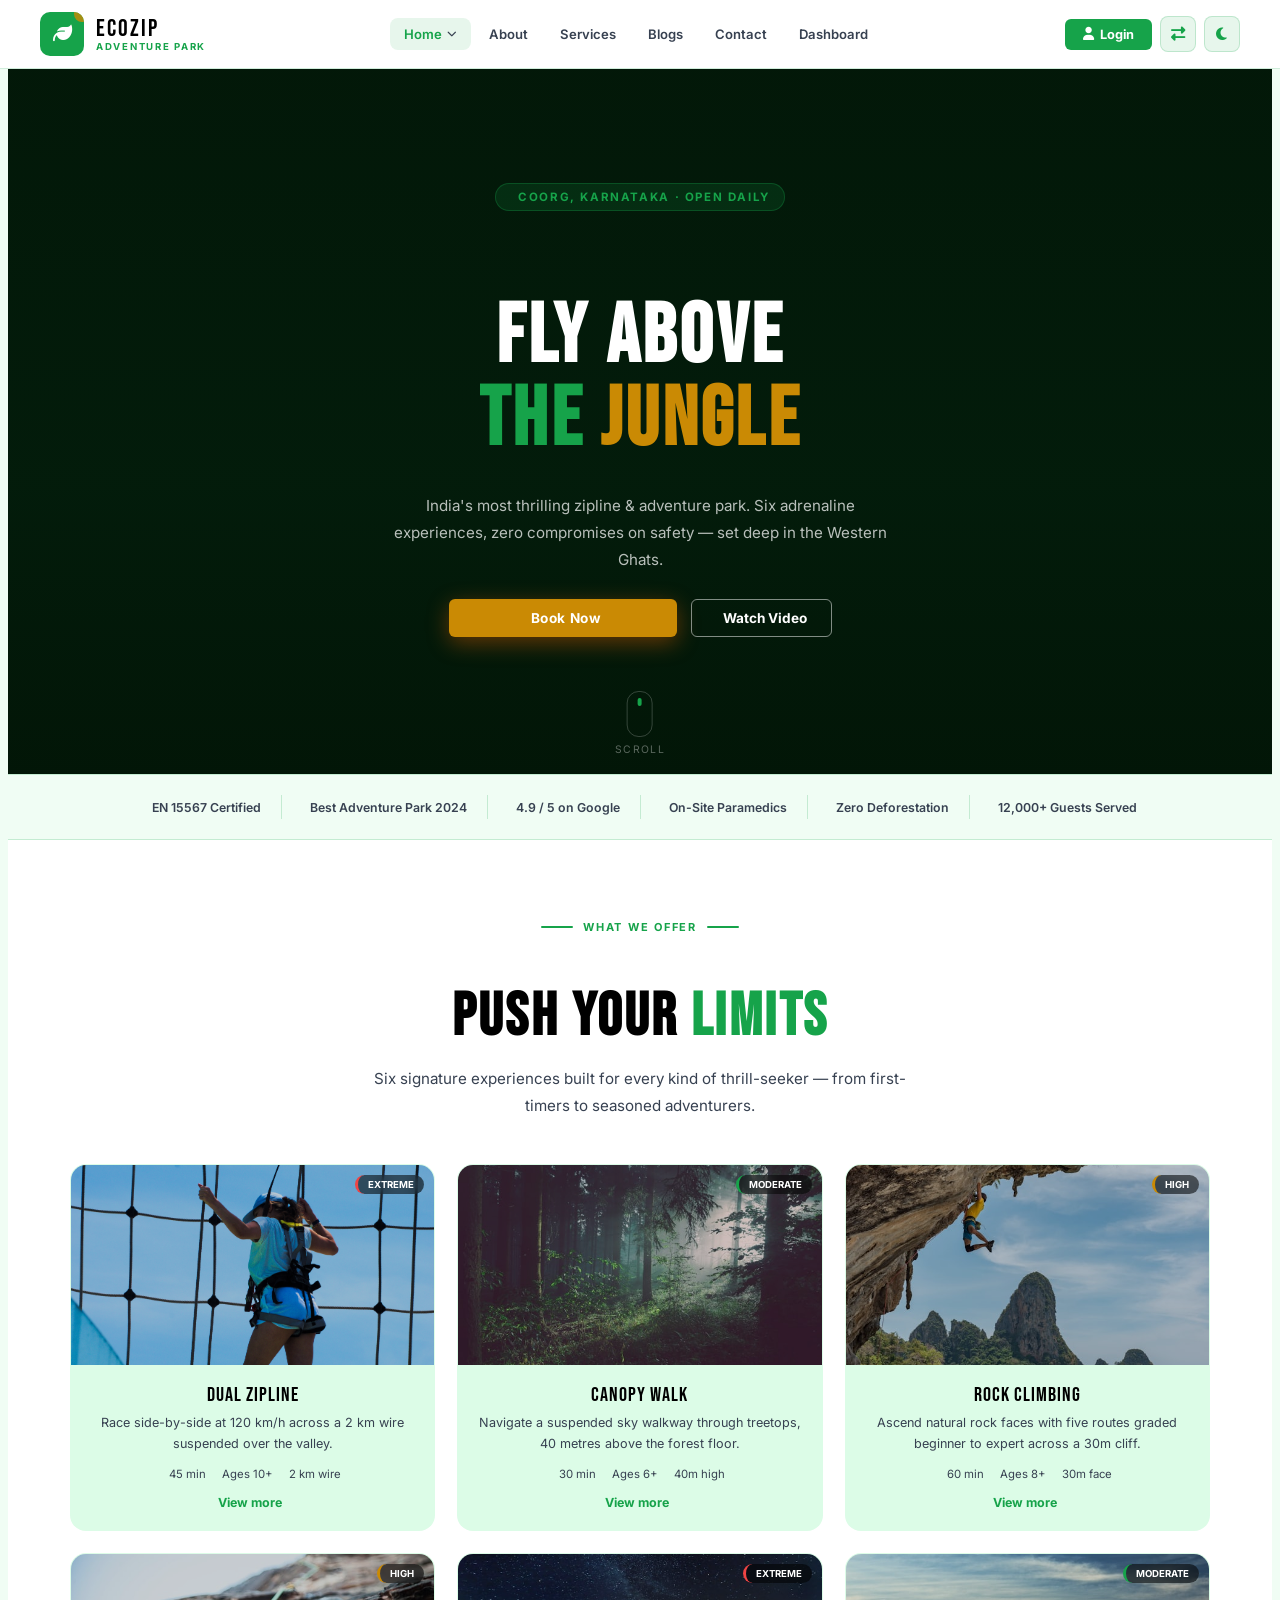
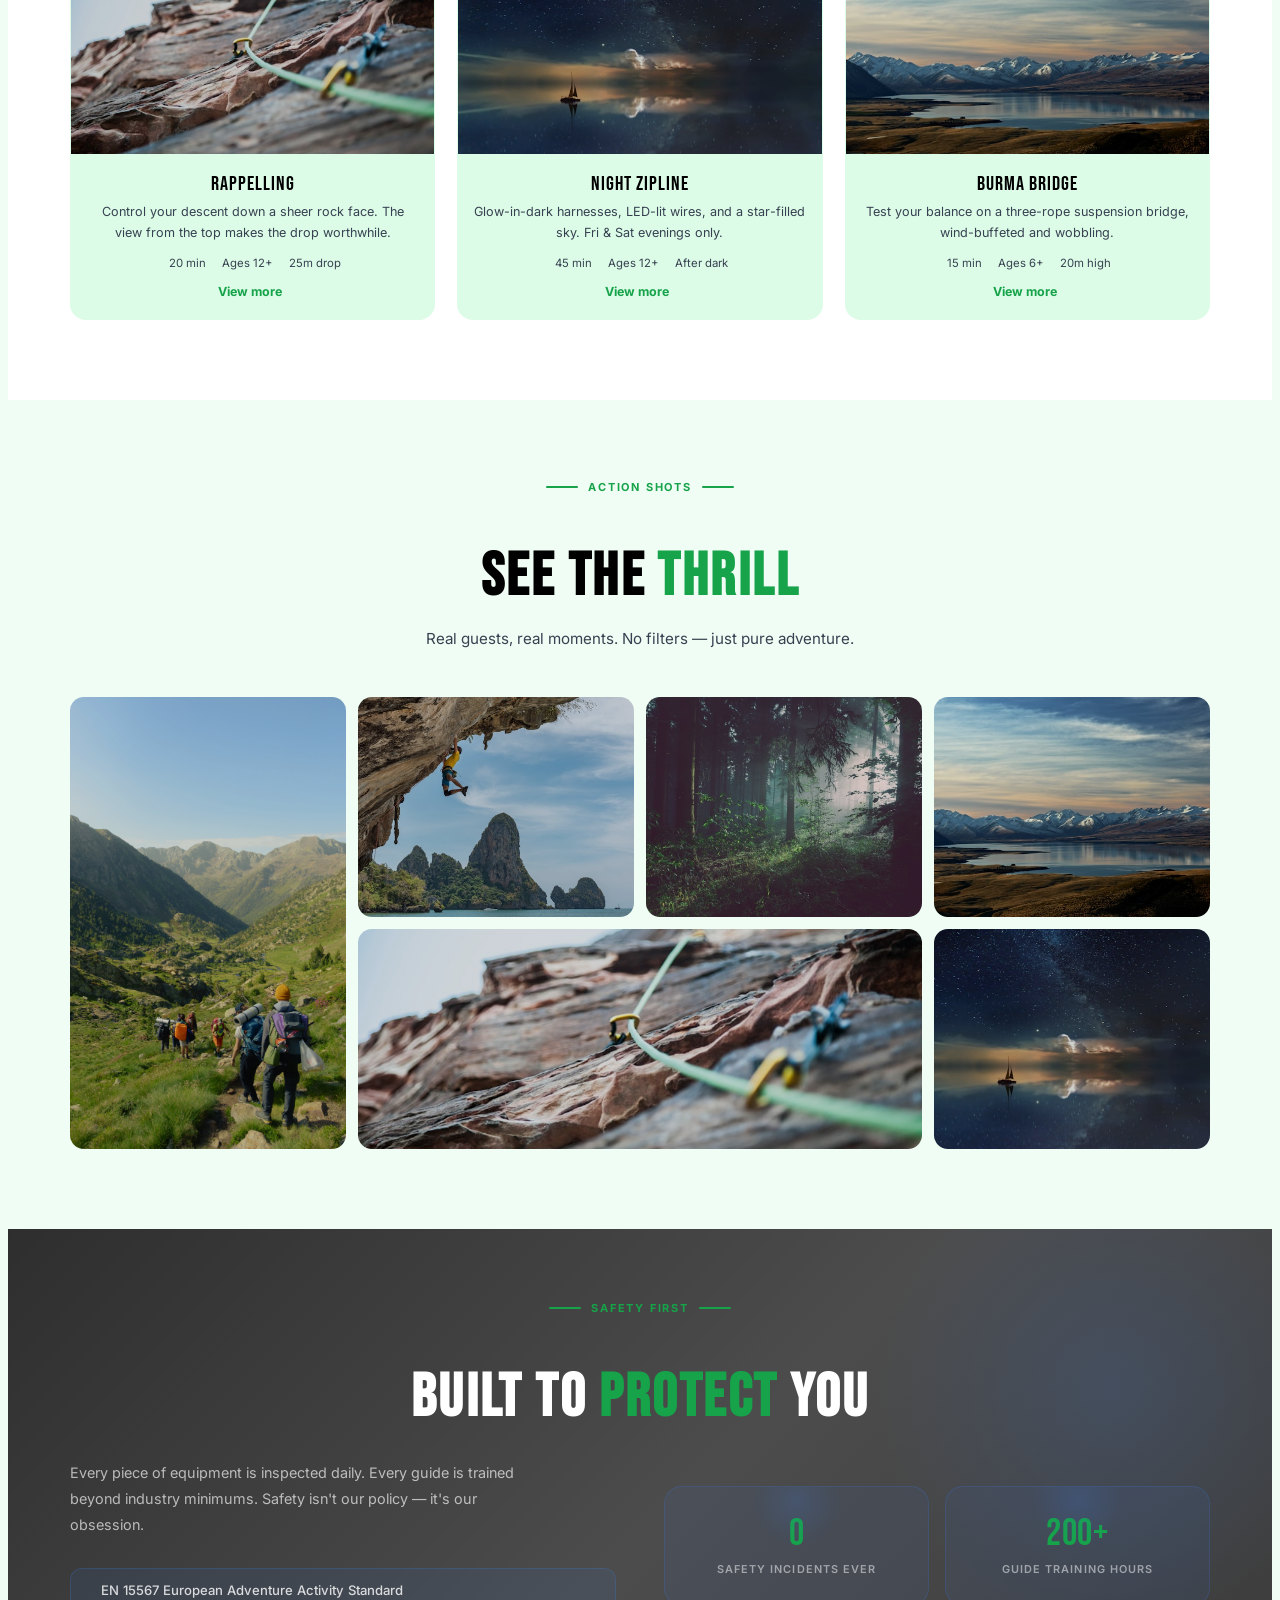
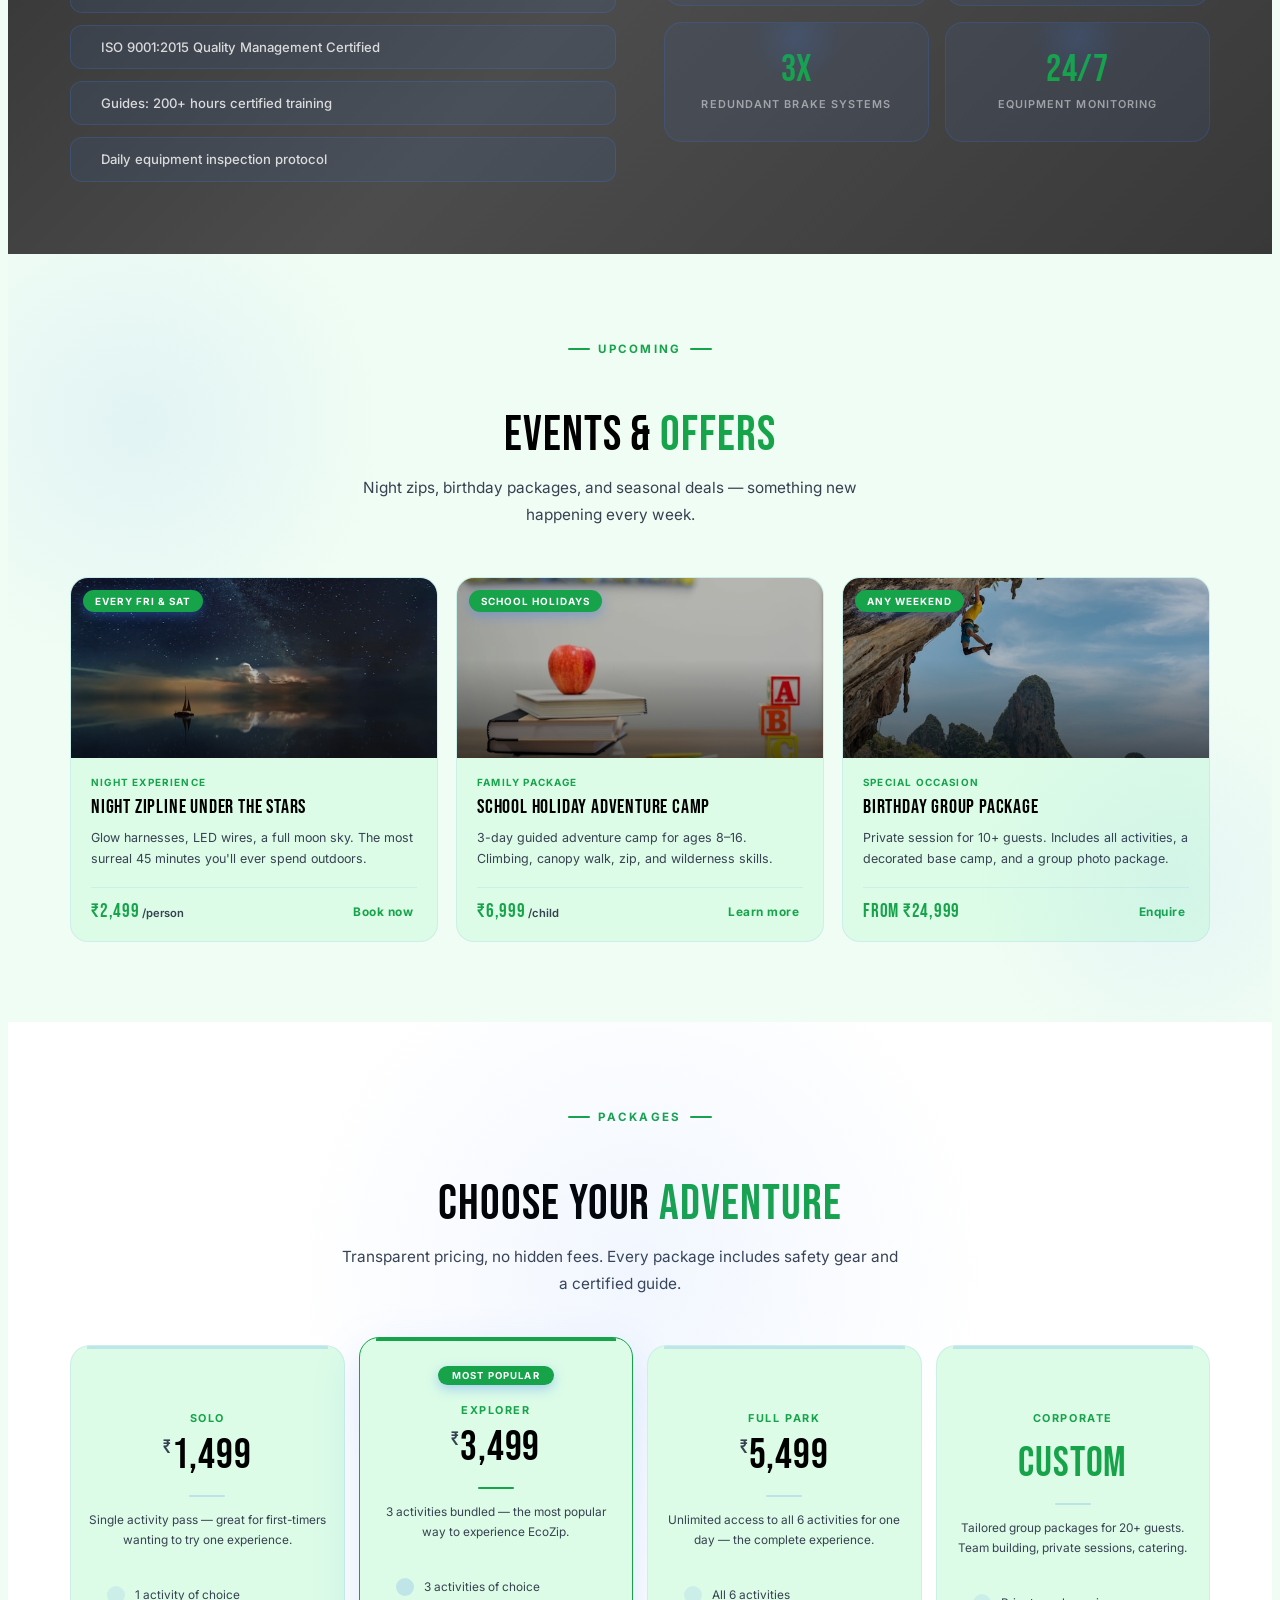
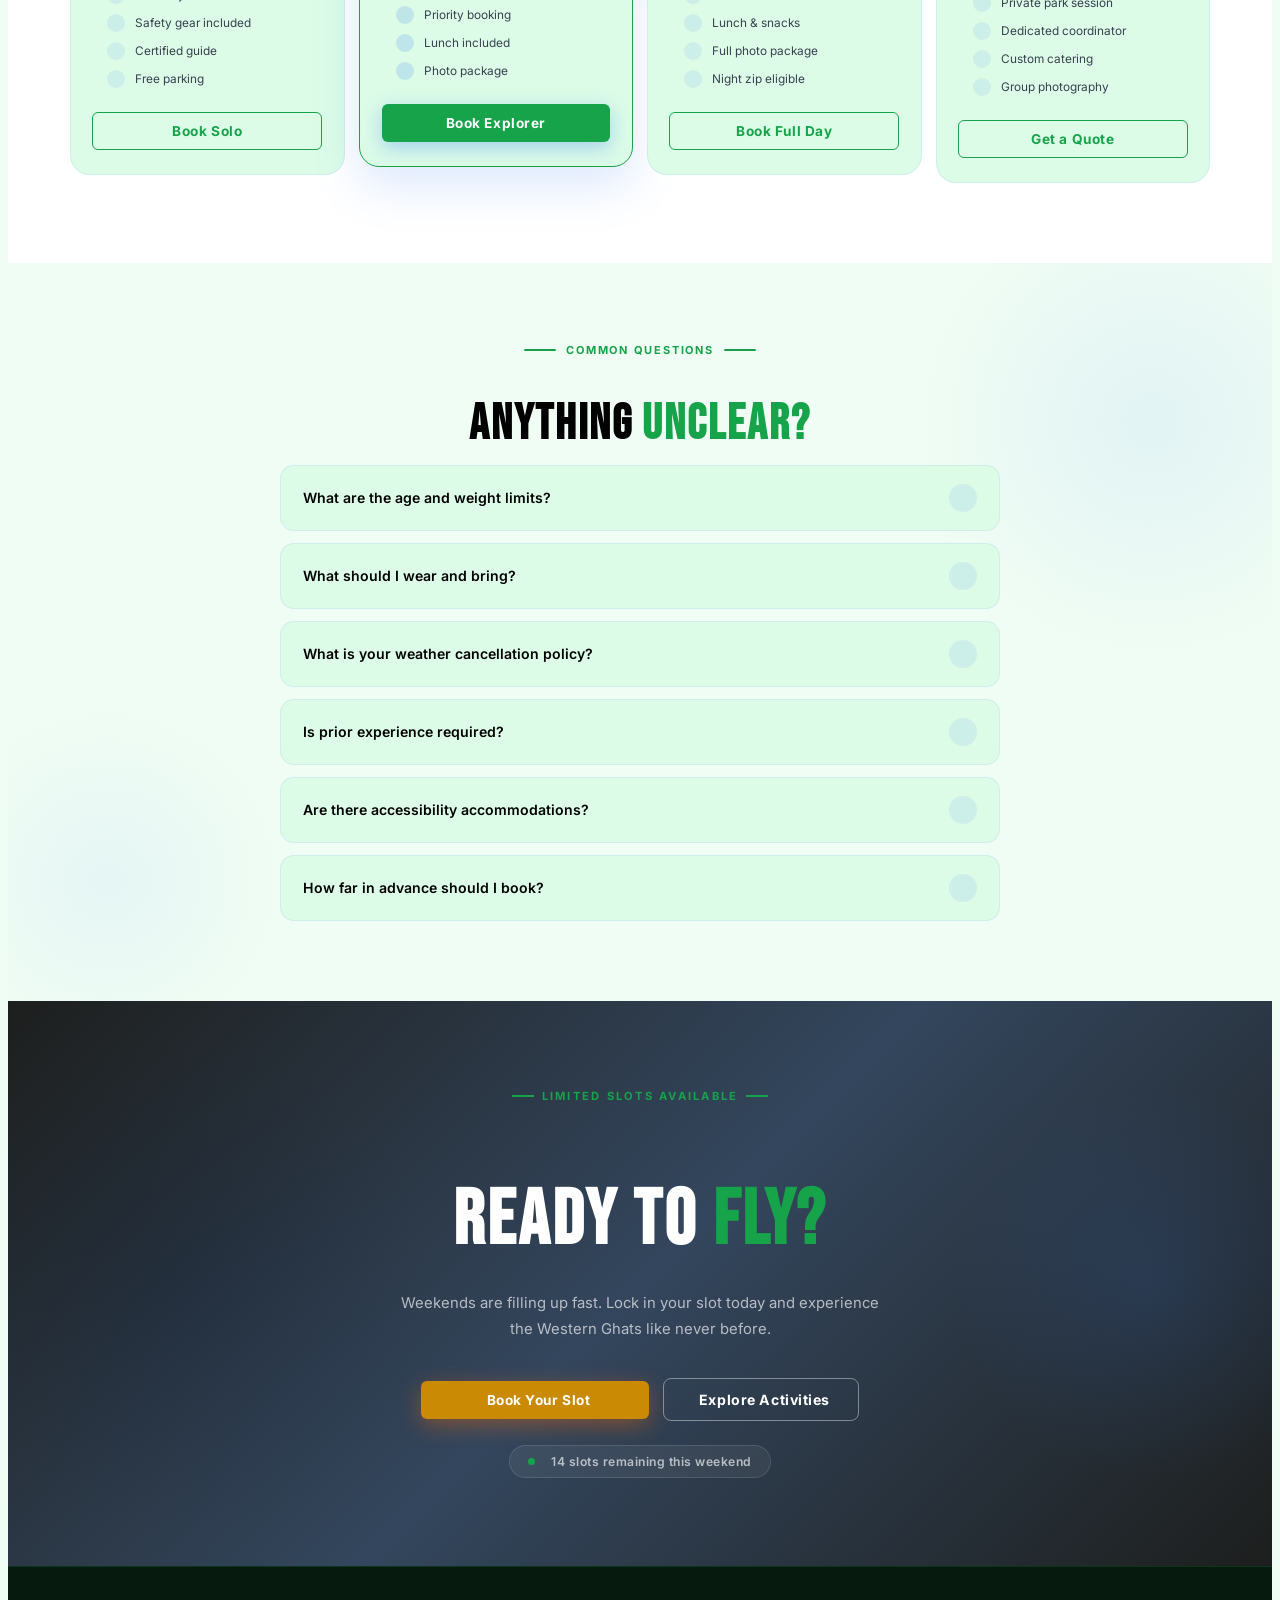
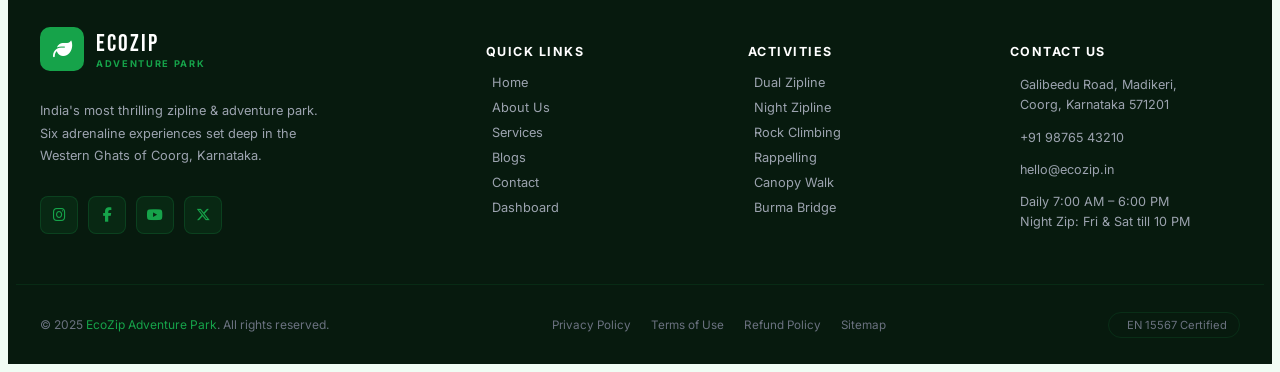
==== index.html @ 5c1b730c "Initial commit" ====
<!DOCTYPE html>
<html lang="en">

<head>
  <meta charset="UTF-8">
  <meta name="viewport" content="width=device-width, initial-scale=1.0">
  <title>Ecozip Adventure Home</title>

  <link rel="stylesheet" href="../index.css">
  <link rel="stylesheet" href="../global.css">
  <link rel="icon" type="image/png" href="../Images/icon.png">

  <link rel="preload" href="../css/navbar.css" as="style">

  <link href="https://fonts.googleapis.com/css2?family=Bebas+Neue&family=Inter:wght@400;500;600;700&display=swap"
    rel="stylesheet" />
  <link rel="stylesheet" href="https://cdnjs.cloudflare.com/ajax/libs/font-awesome/6.5.0/css/all.min.css" />
  <link rel="stylesheet" href="https://cdn.jsdelivr.net/npm/@tabler/icons-webfont@latest/tabler-icons.min.css" />

</head>

<body>
  <div id="navbar"></div>


  <section class="hero">
    <div class="hero-bg-img"></div>
    <div class="hero-overlay"></div>

    <div class="hero-inner">
      <div class="hero-tag">
        <i class="ti ti-map-pin" aria-hidden="true"></i> Coorg, Karnataka · Open Daily
      </div>

      <h1 class="hero-title">
        FLY ABOVE<br><span>THE</span> <span class="gold">JUNGLE</span>
      </h1>

      <p class="hero-desc">
        India's most thrilling zipline &amp; adventure park. Six adrenaline experiences, zero compromises on safety —
        set deep in the Western Ghats.
      </p>

      <div class="hero-btns">
        <a href="#pricing" class="btn-gold">
          <i class="ti ti-calendar-plus" aria-hidden="true"></i> Book Now
        </a>
        <a href="#activities" class="btn-outline-white">
          <i class="ti ti-player-play" aria-hidden="true"></i> Watch Video
        </a>
      </div>


    </div>

    <div class="hero-scroll" aria-hidden="true">
      <div class="scroll-dot"></div>
      <span>Scroll</span>
    </div>
  </section>
  <div class="trust-strip">
    <div class="trust-track-wrap">
      <div class="trust-inner" id="trustInner">
        <div class="trust-item"><i class="ti ti-shield-check" aria-hidden="true"></i> EN 15567 Certified</div>
        <div class="trust-divider"></div>
        <div class="trust-item"><i class="ti ti-award" aria-hidden="true"></i> Best Adventure Park 2024</div>
        <div class="trust-divider"></div>
        <div class="trust-item"><i class="ti ti-star-filled" style="color:var(--secondary)" aria-hidden="true"></i> 4.9
          / 5 on Google</div>
        <div class="trust-divider"></div>
        <div class="trust-item"><i class="ti ti-first-aid-kit" aria-hidden="true"></i> On-Site Paramedics</div>
        <div class="trust-divider"></div>
        <div class="trust-item"><i class="ti ti-leaf" aria-hidden="true"></i> Zero Deforestation</div>
        <div class="trust-divider"></div>
        <div class="trust-item"><i class="ti ti-users" aria-hidden="true"></i> 12,000+ Guests Served</div>
      </div>
    </div>
  </div>

  <script>
    (function () {
      const inner = document.getElementById('trustInner');
      if (window.innerWidth <= 768) {
        const clone = inner.cloneNode(true);
        clone.setAttribute('aria-hidden', 'true');
        inner.parentNode.appendChild(clone);
      }
    })();

    window.addEventListener('load', () => {
      document.querySelectorAll('.hero-stat .num[data-target]').forEach(el => {
        const end = parseInt(el.dataset.target);
        const suffix = el.dataset.suffix || '';
        let cur = 0;
        const step = end / 60;
        const timer = setInterval(() => {
          cur = Math.min(cur + step, end);
          el.textContent = Math.round(cur) + suffix;
          if (cur >= end) clearInterval(timer);
        }, 20);
      });
    });
  </script>
  <section class="section activities" id="activities">
    <div class="container">
      <div class="eyebrow">What We Offer</div>
      <h2 class="section-title">Push Your <span>Limits</span></h2>
      <p class="section-sub">Six signature experiences built for every kind of thrill-seeker — from first-timers to
        seasoned adventurers.</p>

      <div class="acts-grid">

        <div class="act-card">
          <div class="act-img">
            <img src="../Images/activ1.jpg" alt="Dual Zipline" loading="eager"
              onerror="this.style.background='#0a1f10'" />
            <div class="diff-badge diff-extreme">EXTREME</div>
          </div>
          <div class="act-body">
            <div class="act-name">Dual Zipline</div>
            <div class="act-desc">Race side-by-side at 120 km/h across a 2 km wire suspended over the valley.</div>
            <div class="act-meta">
              <span><i class="ti ti-clock" aria-hidden="true"></i>45 min</span>
              <span><i class="ti ti-user" aria-hidden="true"></i>Ages 10+</span>
              <span><i class="ti ti-arrow-up" aria-hidden="true"></i>2 km wire</span>
            </div>
            <a href="#" class="act-link">View more <i class="ti ti-arrow-right" aria-hidden="true"></i></a>
          </div>
        </div>


        <div class="act-card">
          <div class="act-img">
            <img src="../Images/activ2.jfif" alt="Canopy Walk" loading="lazy"
              onerror="this.style.background='#0a1f10'" />
            <div class="diff-badge diff-moderate">MODERATE</div>
          </div>
          <div class="act-body">
            <div class="act-name">Canopy Walk</div>
            <div class="act-desc">Navigate a suspended sky walkway through treetops, 40 metres above the forest floor.
            </div>
            <div class="act-meta">
              <span><i class="ti ti-clock" aria-hidden="true"></i>30 min</span>
              <span><i class="ti ti-user" aria-hidden="true"></i>Ages 6+</span>
              <span><i class="ti ti-arrow-up" aria-hidden="true"></i>40m high</span>
            </div>
            <a href="#" class="act-link">View more <i class="ti ti-arrow-right" aria-hidden="true"></i></a>
          </div>
        </div>


        <div class="act-card">
          <div class="act-img">
            <img src="../Images/activ3.jfif" alt="Rock Climbing" loading="lazy"
              onerror="this.style.background='#0a1f10'" />
            <div class="diff-badge diff-high">HIGH</div>
          </div>
          <div class="act-body">
            <div class="act-name">Rock Climbing</div>
            <div class="act-desc">Ascend natural rock faces with five routes graded beginner to expert across a 30m
              cliff.</div>
            <div class="act-meta">
              <span><i class="ti ti-clock" aria-hidden="true"></i>60 min</span>
              <span><i class="ti ti-user" aria-hidden="true"></i>Ages 8+</span>
              <span><i class="ti ti-arrow-up" aria-hidden="true"></i>30m face</span>
            </div>
            <a href="#" class="act-link">View more <i class="ti ti-arrow-right" aria-hidden="true"></i></a>
          </div>
        </div>


        <div class="act-card">
          <div class="act-img">
            <img src="../Images/activ4.jfif" alt="Rappelling" loading="lazy"
              onerror="this.style.background='#0a1f10'" />
            <div class="diff-badge diff-high">HIGH</div>
          </div>
          <div class="act-body">
            <div class="act-name">Rappelling</div>
            <div class="act-desc">Control your descent down a sheer rock face. The view from the top makes the drop
              worthwhile.</div>
            <div class="act-meta">
              <span><i class="ti ti-clock" aria-hidden="true"></i>20 min</span>
              <span><i class="ti ti-user" aria-hidden="true"></i>Ages 12+</span>
              <span><i class="ti ti-arrow-down" aria-hidden="true"></i>25m drop</span>
            </div>
            <a href="#" class="act-link">View more <i class="ti ti-arrow-right" aria-hidden="true"></i></a>
          </div>
        </div>


        <div class="act-card">
          <div class="act-img">
            <img src="../Images/activ5.jfif" alt="Night Zipline" loading="lazy"
              onerror="this.style.background='#0a1f10'" />
            <div class="diff-badge diff-extreme">EXTREME</div>
          </div>
          <div class="act-body">
            <div class="act-name">Night Zipline</div>
            <div class="act-desc">Glow-in-dark harnesses, LED-lit wires, and a star-filled sky. Fri &amp; Sat evenings
              only.</div>
            <div class="act-meta">
              <span><i class="ti ti-clock" aria-hidden="true"></i>45 min</span>
              <span><i class="ti ti-user" aria-hidden="true"></i>Ages 12+</span>
              <span><i class="ti ti-moon" aria-hidden="true"></i>After dark</span>
            </div>
            <a href="#" class="act-link">View more <i class="ti ti-arrow-right" aria-hidden="true"></i></a>
          </div>
        </div>

        <div class="act-card">
          <div class="act-img">
            <img src="../Images/activ6.jfif" alt="Burma Bridge" loading="lazy"
              onerror="this.style.background='#0a1f10'" />
            <div class="diff-badge diff-moderate">MODERATE</div>
          </div>
          <div class="act-body">
            <div class="act-name">Burma Bridge</div>
            <div class="act-desc">Test your balance on a three-rope suspension bridge, wind-buffeted and wobbling.</div>
            <div class="act-meta">
              <span><i class="ti ti-clock" aria-hidden="true"></i>15 min</span>
              <span><i class="ti ti-user" aria-hidden="true"></i>Ages 6+</span>
              <span><i class="ti ti-arrow-up" aria-hidden="true"></i>20m high</span>
            </div>
            <a href="#" class="act-link">View more <i class="ti ti-arrow-right" aria-hidden="true"></i></a>
          </div>
        </div>

      </div>
    </div>
  </section>
  <section class="section gallery">
    <div class="container">
      <div class="eyebrow">Action Shots</div>
      <h2 class="section-title">See the <span>Thrill</span></h2>
      <p class="section-sub">Real guests, real moments. No filters — just pure adventure.</p>

      <div class="gallery-grid" id="galleryGrid">

        <div class="g-item tall" data-index="0">
          <img src="../Images/trek1.jpg" alt="Dual Zipline" loading="eager" />
          <div class="g-overlay"><i class="ti ti-zoom-in" aria-hidden="true"></i></div>
          <div class="g-caption">Dual Zipline</div>
        </div>

        <div class="g-item" data-index="1">
          <img src="../Images/gal2.jfif" alt="Rock Climbing" loading="lazy" />
          <div class="g-overlay"><i class="ti ti-zoom-in" aria-hidden="true"></i></div>
          <div class="g-caption">Rock Climbing</div>
        </div>

        <div class="g-item" data-index="2">
          <img src="../Images/gal3.jfif" alt="Forest Canopy" loading="lazy" />
          <div class="g-overlay"><i class="ti ti-zoom-in" aria-hidden="true"></i></div>
          <div class="g-caption">Forest Canopy</div>
        </div>

        <div class="g-item" data-index="3">
          <img src="../Images/gal4.jfif" alt="Mountain View" loading="lazy" />
          <div class="g-overlay"><i class="ti ti-zoom-in" aria-hidden="true"></i></div>
          <div class="g-caption">Mountain View</div>
        </div>

        <div class="g-item wide" data-index="4">
          <img src="../Images/gal5.jfif" alt="Rappelling" loading="lazy" />
          <div class="g-overlay"><i class="ti ti-zoom-in" aria-hidden="true"></i></div>
          <div class="g-caption">Rappelling</div>
        </div>

        <div class="g-item" data-index="5">
          <img src="../Images/gal6.jfif" alt="Night Sky Adventure" loading="lazy" />
          <div class="g-overlay"><i class="ti ti-zoom-in" aria-hidden="true"></i></div>
          <div class="g-caption">Night Zipline</div>
        </div>

      </div>
    </div>
  </section>


  <div class="lightbox" id="lightbox" role="dialog" aria-modal="true">
    <button class="lb-close" id="lbClose" aria-label="Close"><i class="ti ti-x"></i></button>
    <button class="lb-prev" id="lbPrev" aria-label="Previous"><i class="ti ti-chevron-left"></i></button>
    <img class="lb-img" id="lbImg" src="" alt="" />
    <button class="lb-next" id="lbNext" aria-label="Next"><i class="ti ti-chevron-right"></i></button>
    <div class="lb-counter" id="lbCounter"></div>
  </div>

  <script>
    const items = Array.from(document.querySelectorAll('.g-item'));
    const imgs = items.map(el => ({
      src: el.querySelector('img').src,
      alt: el.querySelector('img').alt
    }));
    const lb = document.getElementById('lightbox');
    const lbImg = document.getElementById('lbImg');
    const lbCount = document.getElementById('lbCounter');
    let current = 0;

    function openLb(idx) {
      current = idx;
      lbImg.src = imgs[idx].src;
      lbImg.alt = imgs[idx].alt;
      lbCount.textContent = (idx + 1) + ' / ' + imgs.length;
      lb.classList.add('open');
      document.body.style.overflow = 'hidden';
    }
    function closeLb() {
      lb.classList.remove('open');
      document.body.style.overflow = '';
    }
    function navigate(dir) {
      current = (current + dir + imgs.length) % imgs.length;
      lbImg.src = imgs[current].src;
      lbImg.alt = imgs[current].alt;
      lbCount.textContent = (current + 1) + ' / ' + imgs.length;
    }

    items.forEach((el, i) => el.addEventListener('click', () => openLb(i)));
    document.getElementById('lbClose').addEventListener('click', closeLb);
    document.getElementById('lbPrev').addEventListener('click', () => navigate(-1));
    document.getElementById('lbNext').addEventListener('click', () => navigate(1));
    lb.addEventListener('click', e => { if (e.target === lb) closeLb(); });
    document.addEventListener('keydown', e => {
      if (!lb.classList.contains('open')) return;
      if (e.key === 'Escape') closeLb();
      if (e.key === 'ArrowLeft') navigate(-1);
      if (e.key === 'ArrowRight') navigate(1);
    });
  </script>

  <section class="safety">
    <div class="safety-bg"></div>

    <div class="container">

      <div class="eyebrow">Safety First</div>
      <h2 class="section-title" style="color:#fff">Built to <span>Protect</span> You</h2>

      <div class="safety-inner">
        <div class="safety-left">
          <p>Every piece of equipment is inspected daily. Every guide is trained beyond industry minimums. Safety isn't
            our policy — it's our obsession.</p>
          <div class="cert-list">
            <div class="cert-item"><i class="ti ti-certificate"></i><span>EN 15567 European Adventure Activity
                Standard</span></div>
            <div class="cert-item"><i class="ti ti-shield"></i><span>ISO 9001:2015 Quality Management Certified</span>
            </div>
            <div class="cert-item"><i class="ti ti-users"></i><span>Guides: 200+ hours certified training</span></div>
            <div class="cert-item"><i class="ti ti-tool"></i><span>Daily equipment inspection protocol</span></div>
          </div>
        </div>
        <div class="safety-stats">
          <div class="safety-stat">
            <div class="snum">0</div>
            <div class="slbl">Safety Incidents Ever</div>
          </div>
          <div class="safety-stat">
            <div class="snum">200+</div>
            <div class="slbl">Guide Training Hours</div>
          </div>
          <div class="safety-stat">
            <div class="snum">3x</div>
            <div class="slbl">Redundant Brake Systems</div>
          </div>
          <div class="safety-stat">
            <div class="snum">24/7</div>
            <div class="slbl">Equipment Monitoring</div>
          </div>
        </div>
      </div>
    </div>
  </section>
  <section class="section events">
    <div class="container">

      <div class="events-header">
        <div class="eyebrow">Upcoming</div>
        <h2 class="section-title">Events & <span>Offers</span></h2>
        <p class="section-sub">Night zips, birthday packages, and seasonal deals — something new happening every week.
        </p>
      </div>

      <div class="events-grid">

        <div class="event-card reveal">
          <div class="event-img">
            <img src="../Images/eve1.jfif" alt="Night Zipline" />
            <div class="event-date">Every Fri & Sat</div>
            <div class="event-overlay"></div>
          </div>
          <div class="event-body">
            <div class="event-tag">Night Experience</div>
            <div class="event-name">Night Zipline Under the Stars</div>
            <div class="event-desc">Glow harnesses, LED wires, a full moon sky. The most surreal 45 minutes you'll ever
              spend outdoors.</div>
            <div class="event-meta">
              <span class="event-price">₹2,499<span class="per">/person</span></span>
              <a href="#" class="event-link">Book now <i class="ti ti-arrow-right"></i></a>
            </div>
          </div>
        </div>

        <div class="event-card reveal">
          <div class="event-img">
            <img src="../Images/eve2.jfif" alt="Kids Camp" />
            <div class="event-date">School Holidays</div>
            <div class="event-overlay"></div>
          </div>
          <div class="event-body">
            <div class="event-tag">Family Package</div>
            <div class="event-name">School Holiday Adventure Camp</div>
            <div class="event-desc">3-day guided adventure camp for ages 8–16. Climbing, canopy walk, zip, and
              wilderness skills.</div>
            <div class="event-meta">
              <span class="event-price">₹6,999<span class="per">/child</span></span>
              <a href="#" class="event-link">Learn more <i class="ti ti-arrow-right"></i></a>
            </div>
          </div>
        </div>

        <div class="event-card reveal">
          <div class="event-img">
            <img src="../Images/eve3.jfif" alt="Birthday" />
            <div class="event-date">Any Weekend</div>
            <div class="event-overlay"></div>
          </div>
          <div class="event-body">
            <div class="event-tag">Special Occasion</div>
            <div class="event-name">Birthday Group Package</div>
            <div class="event-desc">Private session for 10+ guests. Includes all activities, a decorated base camp, and
              a group photo package.</div>
            <div class="event-meta">
              <span class="event-price">From ₹24,999</span>
              <a href="#" class="event-link">Enquire <i class="ti ti-arrow-right"></i></a>
            </div>
          </div>
        </div>

      </div>
    </div>
  </section>
  <script>
    const revealEls = document.querySelectorAll('.events .reveal');
    const revealObs = new IntersectionObserver((entries) => {
      entries.forEach((entry, i) => {
        if (entry.isIntersecting) {
          entry.target.style.transitionDelay = `${i * 120}ms`;
          entry.target.classList.add('visible');
          revealObs.unobserve(entry.target);
        }
      });
    }, { threshold: 0.12 });
    revealEls.forEach(el => revealObs.observe(el));



    document.querySelectorAll('.event-link').forEach(link => {
      link.addEventListener('click', (e) => {
        const href = link.getAttribute('href');
        if (href && href.startsWith('#') && href.length > 1) {
          const target = document.querySelector(href);
          if (target) {
            e.preventDefault();
            target.scrollIntoView({ behavior: 'smooth', block: 'start' });
          }
        }
      });
    });
  </script>
  <section class="section pricing" id="pricing">
    <div class="container">

      <div class="pricing-header">
        <div class="eyebrow">Packages</div>
        <h2 class="section-title">Choose Your <span>Adventure</span></h2>
        <p class="section-sub">Transparent pricing, no hidden fees. Every package includes safety gear and a certified
          guide.</p>
      </div>

      <div class="pricing-grid">


        <div class="price-card reveal">
          <div class="price-top-bar"></div>
          <div class="price-badge-wrap"></div>
          <div class="price-plan">Solo</div>
          <div class="price-val"><sup>₹</sup>1,499</div>
          <div class="price-divider"></div>
          <div class="price-desc">Single activity pass — great for first-timers wanting to try one experience.</div>
          <ul class="price-features">
            <li><span class="tick"><i class="ti ti-check"></i></span>1 activity of choice</li>
            <li><span class="tick"><i class="ti ti-check"></i></span>Safety gear included</li>
            <li><span class="tick"><i class="ti ti-check"></i></span>Certified guide</li>
            <li><span class="tick"><i class="ti ti-check"></i></span>Free parking</li>
          </ul>
          <div class="price-btn">
            <a href="#" class="btn-outline">Book Solo</a>
          </div>
        </div>


        <div class="price-card featured reveal">
          <div class="price-top-bar"></div>
          <div class="price-badge-wrap">
            <span class="price-badge">Most Popular</span>
          </div>
          <div class="price-plan">Explorer</div>
          <div class="price-val"><sup>₹</sup>3,499</div>
          <div class="price-divider"></div>
          <div class="price-desc">3 activities bundled — the most popular way to experience EcoZip.</div>
          <ul class="price-features">
            <li><span class="tick"><i class="ti ti-check"></i></span>3 activities of choice</li>
            <li><span class="tick"><i class="ti ti-check"></i></span>Priority booking</li>
            <li><span class="tick"><i class="ti ti-check"></i></span>Lunch included</li>
            <li><span class="tick"><i class="ti ti-check"></i></span>Photo package</li>
          </ul>
          <div class="price-btn">
            <a href="#" class="btn-primary">Book Explorer</a>
          </div>
        </div>


        <div class="price-card reveal">
          <div class="price-top-bar"></div>
          <div class="price-badge-wrap">
          </div>
          <div class="price-plan">Full Park</div>
          <div class="price-val"><sup>₹</sup>5,499</div>
          <div class="price-divider"></div>
          <div class="price-desc">Unlimited access to all 6 activities for one day — the complete experience.</div>
          <ul class="price-features">
            <li><span class="tick"><i class="ti ti-check"></i></span>All 6 activities</li>
            <li><span class="tick"><i class="ti ti-check"></i></span>Lunch & snacks</li>
            <li><span class="tick"><i class="ti ti-check"></i></span>Full photo package</li>
            <li><span class="tick"><i class="ti ti-check"></i></span>Night zip eligible</li>
          </ul>
          <div class="price-btn">
            <a href="#" class="btn-outline">Book Full Day</a>
          </div>
        </div>

        <div class="price-card reveal">
          <div class="price-top-bar"></div>
          <div class="price-badge-wrap"></div>
          <div class="price-plan">Corporate</div>
          <div class="price-val price-custom">Custom</div>
          <div class="price-divider"></div>
          <div class="price-desc">Tailored group packages for 20+ guests. Team building, private sessions, catering.
          </div>
          <ul class="price-features">
            <li><span class="tick"><i class="ti ti-check"></i></span>Private park session</li>
            <li><span class="tick"><i class="ti ti-check"></i></span>Dedicated coordinator</li>
            <li><span class="tick"><i class="ti ti-check"></i></span>Custom catering</li>
            <li><span class="tick"><i class="ti ti-check"></i></span>Group photography</li>
          </ul>
          <div class="price-btn">
            <a href="#" class="btn-outline">Get a Quote</a>
          </div>
        </div>

      </div>
    </div>
  </section>
  <script>

    const priceCards = document.querySelectorAll('.pricing .reveal');
    const priceObs = new IntersectionObserver((entries) => {
      entries.forEach((entry, i) => {
        if (entry.isIntersecting) {
          entry.target.style.transitionDelay = `${i * 100}ms`;
          entry.target.classList.add('visible');
          priceObs.unobserve(entry.target);
        }
      });
    }, { threshold: 0.1 });
    priceCards.forEach(el => priceObs.observe(el));


    document.querySelectorAll('.price-card').forEach(card => {
      card.addEventListener('mousemove', (e) => {
        const rect = card.getBoundingClientRect();
        const x = ((e.clientX - rect.left) / rect.width) * 100;
        const y = ((e.clientY - rect.top) / rect.height) * 100;
        card.style.setProperty('--mx', `${x}%`);
        card.style.setProperty('--my', `${y}%`);
      });
    });
  </script>
  <section class="section faq" id="faq">
    <div class="container">

      <div class="eyebrow">Common Questions</div>
      <h2 class="section-title">Anything <span>Unclear?</span></h2>

      <div class="faq-list" id="faqList">

        <div class="faq-item">
          <div class="faq-q">
            <span>What are the age and weight limits?</span>
            <i class="ti ti-plus"></i>
          </div>
          <div class="faq-a">
            <div class="faq-a-inner">Most activities require a minimum age of 10 and a maximum weight of 120 kg. The
              Dual Zipline requires age 10+. Rappelling and Night Zip require age 12+. Children under 16 must be
              accompanied by a guardian.</div>
          </div>
        </div>

        <div class="faq-item">
          <div class="faq-q">
            <span>What should I wear and bring?</span>
            <i class="ti ti-plus"></i>
          </div>
          <div class="faq-a">
            <div class="faq-a-inner">Wear closed-toe shoes (mandatory), comfortable athletic clothing, and avoid loose
              jewellery. Bring a light jacket for the canopy — it can get breezy. We provide all safety equipment.
              Lockers are available for bags.</div>
          </div>
        </div>

        <div class="faq-item">
          <div class="faq-q">
            <span>What is your weather cancellation policy?</span>
            <i class="ti ti-plus"></i>
          </div>
          <div class="faq-a">
            <div class="faq-a-inner">We monitor weather continuously. If we cancel due to unsafe conditions, you receive
              a full refund or free rescheduling. If you cancel 48+ hours in advance, you receive a full refund.
              Cancellations under 24 hours receive a 50% refund.</div>
          </div>
        </div>

        <div class="faq-item">
          <div class="faq-q">
            <span>Is prior experience required?</span>
            <i class="ti ti-plus"></i>
          </div>
          <div class="faq-a">
            <div class="faq-a-inner">None at all. Every activity begins with a certified guide-led safety briefing and
              demonstration. We have thousands of first-timers every year — our guides are trained to ease nerves and
              ensure everyone feels confident before going.</div>
          </div>
        </div>

        <div class="faq-item">
          <div class="faq-q">
            <span>Are there accessibility accommodations?</span>
            <i class="ti ti-plus"></i>
          </div>
          <div class="faq-a">
            <div class="faq-a-inner">The Canopy Walk and Burma Bridge are accessible for most visitors. We assess each
              guest individually — please contact us in advance so we can prepare appropriately. We're committed to
              making adventure accessible to as many people as possible.</div>
          </div>
        </div>

        <div class="faq-item">
          <div class="faq-q">
            <span>How far in advance should I book?</span>
            <i class="ti ti-plus"></i>
          </div>
          <div class="faq-a">
            <div class="faq-a-inner">Weekends and holidays fill 2–3 weeks in advance. Weekdays are generally available
              with 1–2 days notice. Night Zipline slots are limited to 20 per session and sell out fastest — book as
              early as possible.</div>
          </div>
        </div>

      </div>
    </div>
  </section>
  <script>

    document.querySelectorAll('.faq-item').forEach(item => {
      const q = item.querySelector('.faq-q');
      q.addEventListener('click', () => {
        const isOpen = item.classList.contains('open');


        document.querySelectorAll('.faq-item.open').forEach(open => {
          open.classList.remove('open');
        });


        if (!isOpen) item.classList.add('open');
      });
    });


    const faqItems = document.querySelectorAll('.faq-item');
    const faqObs = new IntersectionObserver((entries) => {
      entries.forEach((entry, i) => {
        if (entry.isIntersecting) {
          entry.target.style.transitionDelay = `${i * 70}ms`;
          entry.target.style.opacity = '1';
          entry.target.style.transform = 'none';
          faqObs.unobserve(entry.target);
        }
      });
    }, { threshold: 0.1 });

    faqItems.forEach(el => {
      el.style.opacity = '0';
      el.style.transform = 'translateY(20px)';
      el.style.transition = 'opacity 0.55s ease, transform 0.55s ease';
      faqObs.observe(el);
    });
  </script>
  <section class="cta-banner" id="cta">
    <div class="cta-banner-bg"></div>
    <div class="cta-banner-overlay"></div>

    <div class="cta-inner">
      <div class="cta-eyebrow">Limited Slots Available</div>
      <h2 class="cta-title">Ready to <span>Fly?</span></h2>
      <p class="cta-sub">Weekends are filling up fast. Lock in your slot today and experience the Western Ghats like
        never before.</p>

      <div class="cta-btns">
        <a href="#pricing" class="btn-gold">
          <i class="ti ti-calendar-plus"></i>
          Book Your Slot
        </a>
        <a href="#activities" class="btn-ghost">
          <i class="ti ti-binoculars"></i>
          Explore Activities
        </a>
      </div>

      <div class="urgency">
        <span class="urgency-dot"></span>
        <i class="ti ti-clock"></i>
        14 slots remaining this weekend
      </div>
    </div>
  </section>
  <div id="footer"></div>

  <script src="../js/components.js"></script>

</body>

</html>
---- index.css ----
.hero {
  min-height: 72vh;
  display: flex;
  flex-direction: column;
  align-items: center;
  justify-content: center;
  position: relative;
  overflow: hidden;
  margin-top: 40px;
  background: var(--hero-bg);
  padding: 80px 24px 44px;
  text-align: center;
}

.hero-bg-img {
  position: absolute;
  inset: 0;
  background: url('https://images.unsplash.com/photo-1551632811-561732d1e306?w=1400&q=80') center/cover no-repeat;
  opacity: 0.28;
}

.hero-overlay {
  position: absolute;
  inset: 0;
  background: linear-gradient(180deg, rgba(2, 20, 6, 0.85) 0%, rgba(2, 20, 6, 0.7) 60%, rgba(2, 20, 6, 0.92) 100%);
}

.hero-inner {
  position: relative;
  z-index: 2;
  display: flex;
  flex-direction: column;
  align-items: center;
  max-width: 760px;
  margin: 0 auto;
  width: 100%;
}

.hero-tag {
  display: inline-flex;
  align-items: center;
  gap: 8px;
  font-size: 0.72rem;
  letter-spacing: 0.14em;
  text-transform: uppercase;
  color: var(--primary);
  font-weight: 700;
  padding: 6px 14px;
  background: rgba(22, 163, 74, 0.15);
  border-radius: 20px;
  margin-bottom: 16px;
  border: 1px solid rgba(22, 163, 74, 0.3);
}

.hero-title {
  font-family: 'Bebas Neue', sans-serif;
  font-size: clamp(2.8rem, 7vw, 5.2rem);
  letter-spacing: 0.04em;
  color: #fff;
  line-height: 1;
  margin-bottom: 16px;
}

.hero-title span {
  color: var(--primary);
}

.hero-title .gold {
  color: var(--secondary);
}

.hero-desc {
  font-size: 0.95rem;
  color: rgba(255, 255, 255, 0.72);
  line-height: 1.75;
  margin-bottom: 26px;
  max-width: 500px;
}

.hero-btns {
  display: flex;
  gap: 14px;
  flex-wrap: wrap;
  justify-content: center;
  margin-bottom: 36px;
}


.btn-outline-white {
  display: inline-flex;
  align-items: center;
  gap: 7px;
  font-size: 0.85rem;
  font-weight: 700;
  padding: 10px 24px;
  border-radius: 6px;
  background: transparent;
  color: #fff;
  border: 1.5px solid rgba(255, 255, 255, 0.5);
  cursor: pointer;
  text-decoration: none;
  transition: background 0.2s, color 0.2s, border-color 0.2s, transform 0.2s;
  font-family: 'Inter', sans-serif;
}

.btn-outline-white:hover {
  background: #fff;
  color: var(--hero-bg);
  border-color: #fff;
  transform: translateY(-1px);
}


.hero-stats {
  display: flex;
  gap: 0;
  padding-top: 22px;
  border-top: 1px solid rgba(22, 163, 74, 0.2);
  width: 100%;
  justify-content: center;
}

.hero-stat {
  display: flex;
  flex-direction: column;
  align-items: center;
  padding: 0 32px;
  position: relative;
}

.hero-stat:not(:last-child)::after {
  content: '';
  position: absolute;
  right: 0;
  top: 10%;
  bottom: 10%;
  width: 1px;
  background: rgba(22, 163, 74, 0.2);
}

.hero-stat .num {
  font-family: 'Bebas Neue', sans-serif;
  font-size: 2.1rem;
  letter-spacing: 0.04em;
  color: var(--primary);
  line-height: 1;
}

.hero-stat .lbl {
  font-size: 0.68rem;
  color: rgba(255, 255, 255, 0.5);
  text-transform: uppercase;
  letter-spacing: 0.09em;
  margin-top: 3px;
}


.hero-scroll {
  position: absolute;
  bottom: 18px;
  left: 50%;
  transform: translateX(-50%);
  display: flex;
  flex-direction: column;
  align-items: center;
  gap: 6px;
  z-index: 3;
}

.hero-scroll span {
  font-size: 0.65rem;
  letter-spacing: 0.14em;
  text-transform: uppercase;
  color: rgba(255, 255, 255, 0.35);
}

.scroll-dot {
  width: 24px;
  height: 38px;
  border-radius: 12px;
  border: 1.5px solid rgba(255, 255, 255, 0.2);
  display: flex;
  align-items: flex-start;
  justify-content: center;
  padding-top: 6px;
}

.scroll-dot::after {
  content: '';
  width: 4px;
  height: 8px;
  border-radius: 2px;
  background: var(--primary);
  animation: scrolldown 1.8s infinite;
}

@keyframes scrolldown {
  0% {
    transform: translateY(0);
    opacity: 1;
  }

  100% {
    transform: translateY(12px);
    opacity: 0;
  }
}

@keyframes pulse {

  0%,
  100% {
    opacity: 1;
  }

  50% {
    opacity: 0.3;
  }
}


.trust-strip {
  background: var(--sbg2);
  padding: 20px 0;
  border-top: 1px solid var(--primary-20);
  border-bottom: 1px solid var(--primary-20);
  overflow: hidden;
}

.trust-inner {
  display: flex;
  align-items: center;
  justify-content: center;
  gap: 0;
  flex-wrap: nowrap;
  max-width: 1140px;
  margin: 0 auto;
  padding: 0 24px;
}

.trust-item {
  display: flex;
  align-items: center;
  gap: 8px;
  font-size: 0.77rem;
  font-weight: 600;
  color: var(--text-second);
  padding: 0 20px;
  white-space: nowrap;
  flex-shrink: 0;
}

.trust-item i {
  color: var(--primary);
  font-size: 1.1rem;
  flex-shrink: 0;
}

.trust-divider {
  width: 1px;
  height: 24px;
  background: var(--primary-20);
  flex-shrink: 0;
}

@keyframes marquee {
  0% {
    transform: translateX(0);
  }

  100% {
    transform: translateX(-50%);
  }
}


@media(max-width:1280px) {
  .hero {
    min-height: 68vh;
    padding: 74px 24px 40px;
  }

  .hero-stat {
    padding: 0 26px;
  }
}

@media(max-width:1024px) {
  .hero {
    min-height: 62vh;
    padding: 68px 22px 36px;
  }

  .hero-stat {
    padding: 0 20px;
  }

  .hero-stat .num {
    font-size: 1.9rem;
  }

  .trust-item {
    padding: 0 14px;
    font-size: 0.73rem;
  }
}

@media(max-width:768px) {
  .hero {
    padding: 64px 20px 36px;
    min-height: auto;
  }

  .hero-stats {
    gap: 0;
    flex-wrap: wrap;
    justify-content: center;
    padding-top: 18px;
  }

  .hero-stat {
    padding: 10px 18px;
    width: 50%;
  }

  .hero-stat:not(:last-child)::after {
    display: none;
  }

  .hero-stat:nth-child(1),
  .hero-stat:nth-child(2) {
    border-bottom: 1px solid rgba(22, 163, 74, 0.15);
  }

  .hero-scroll {
    display: none;
  }

  .trust-strip {
    padding: 0;
  }

  .trust-track-wrap {
    overflow: hidden;
    width: 100%;
  }

  .trust-inner {
    animation: marquee 18s linear infinite;
    width: max-content;
    justify-content: flex-start;
    padding: 16px 0;
  }
}

@media(max-width:360px) {
  .hero {
    padding: 56px 14px 30px;
  }

  .hero-title {
    font-size: clamp(2.2rem, 9vw, 2.8rem);
  }

  .hero-desc {
    font-size: 0.86rem;
  }

  .hero-btns {
    flex-direction: column;
    align-items: center;
    width: 80%;
    margin: 0 auto;
  }

  .btn-gold,
  .btn-outline-white {
    width: 80%;
    justify-content: center;
  }

  .hero-stat {
    width: 50%;
    padding: 8px 10px;
  }

  .hero-stat .num {
    font-size: 1.7rem;
  }
}

.activities {
  background: var(--sbg1);
}

.acts-grid {
  display: grid;
  grid-template-columns: repeat(3, 1fr);
  gap: 22px;
  margin-top: 2.8rem;
}


.act-card {
  background: var(--card-bg);
  border-radius: 16px;
  overflow: hidden;
  border: 1px solid transparent;
  transition: transform 0.3s, box-shadow 0.3s, border-color 0.3s;
  display: flex;
  flex-direction: column;
}

.act-card:hover {
  transform: translateY(-6px);
  border-color: var(--primary);
  box-shadow: 0 16px 40px var(--primary-15);
}


.act-img {
  height: 200px;
  position: relative;
  overflow: hidden;
}

.act-img img {
  width: 100%;
  height: 100%;
  object-fit: cover;
  transition: transform 0.4s;
  filter: brightness(0.82);
  display: block;
}

.act-card:hover .act-img img {
  transform: scale(1.06);
}


.diff-badge {
  position: absolute;
  top: 10px;
  right: 10px;
  font-size: 0.6rem;
  font-weight: 700;
  text-transform: uppercase;
  padding: 4px 10px;
  border-radius: 20px;
  background: rgba(0, 0, 0, 0.55);
  color: #fff;
  backdrop-filter: blur(6px);
}

.diff-extreme {
  border-left: 3px solid #ef4444;
}

.diff-high {
  border-left: 3px solid var(--secondary);
}

.diff-moderate {
  border-left: 3px solid var(--primary);
}


.act-body {
  padding: 18px 16px 20px;
  flex: 1;

  display: flex;
  flex-direction: column;

  align-items: center;
  justify-content: center;
  text-align: center;
}

.act-name {
  font-family: 'Bebas Neue', sans-serif;
  font-size: 1.25rem;
  letter-spacing: 0.05em;
  color: var(--text-one);
  margin-bottom: 6px;
}

.act-desc {
  font-size: 0.79rem;
  line-height: 1.65;
  color: var(--text-second);
  margin-bottom: 12px;
  flex: 1;
}

.act-meta {
  display: flex;
  gap: 12px;
  font-size: 0.71rem;
  color: var(--text-second);
  margin-bottom: 14px;
  flex-wrap: wrap;
}

.act-meta span {
  display: flex;
  align-items: center;
  gap: 4px;
}

.act-meta i {
  color: var(--primary);
}


.act-link {
  display: inline-flex;
  align-items: center;
  gap: 5px;
  font-size: 0.78rem;
  font-weight: 700;
  color: var(--primary);
  text-decoration: none;

  padding: 0;
  background: none;
  border: none;
  position: relative;

  text-align: center;
}

.act-link::after {
  content: '';
  position: absolute;
  bottom: -2px;
  left: 0;
  width: 0;
  height: 1.5px;
  background: var(--primary);
  transition: width 0.25s ease;
}

.act-link:hover::after {
  width: 100%;
}

.act-link i {
  font-size: 0.8rem;
  transition: transform 0.22s;
}

.act-link:hover i {
  transform: translateX(4px);
}


@media(max-width:1024px) {
  .acts-grid {
    grid-template-columns: repeat(2, 1fr);
    gap: 18px;
  }
}

@media(max-width:768px) {
  .acts-grid {
    grid-template-columns: repeat(2, 1fr);
    gap: 14px;
  }

  .act-img {
    height: 170px;
  }

  .section {
    padding: 56px 0;
  }
}

@media(max-width:360px) {
  .acts-grid {
    grid-template-columns: 1fr;
  }

  .container {
    padding: 0 14px;
  }

  .act-img {
    height: 200px;
  }
}


.gallery {
  background: var(--sbg2);
}

.gallery-grid {
  display: grid;
  grid-template-columns: repeat(4, 1fr);
  grid-template-rows: 220px 220px;
  gap: 12px;
  margin-top: 2.8rem;
}

.g-item {
  border-radius: 14px;
  overflow: hidden;
  position: relative;
  cursor: pointer;
}

.g-item img {
  width: 100%;
  height: 100%;
  object-fit: cover;
  display: block;
  transition: transform 0.42s ease, filter 0.3s;
  filter: brightness(0.85);
}

.g-item:hover img {
  transform: scale(1.06);
  filter: brightness(1);
}

.g-item.tall {
  grid-row: span 2;
}

.g-item.wide {
  grid-column: span 2;
}


.g-overlay {
  position: absolute;
  inset: 0;
  background: rgba(22, 163, 74, 0);
  transition: background 0.3s;
  display: flex;
  flex-direction: column;
  align-items: center;
  justify-content: center;
  gap: 8px;
}

.g-item:hover .g-overlay {
  background: rgba(22, 163, 74, 0.22);
}

.g-overlay i {
  color: #fff;
  font-size: 2rem;
  opacity: 0;
  transform: scale(0.7);
  transition: opacity 0.28s, transform 0.28s;
}

.g-item:hover .g-overlay i {
  opacity: 1;
  transform: scale(1);
}


.g-caption {
  position: absolute;
  bottom: 0;
  left: 0;
  right: 0;
  padding: 10px 14px;
  background: linear-gradient(0deg, rgba(0, 0, 0, 0.6), transparent);
  color: #fff;
  font-size: 0.75rem;
  font-weight: 600;
  font-family: 'Inter', sans-serif;
  letter-spacing: 0.04em;
  transform: translateY(8px);
  opacity: 0;
  transition: transform 0.28s, opacity 0.28s;
}

.g-item:hover .g-caption {
  transform: translateY(0);
  opacity: 1;
}


.lightbox {
  position: fixed;
  inset: 0;
  z-index: 999;
  background: rgba(0, 0, 0, 0.92);
  display: flex;
  align-items: center;
  justify-content: center;
  opacity: 0;
  visibility: hidden;
  transition: opacity 0.3s, visibility 0.3s;
}

.lightbox.open {
  opacity: 1;
  visibility: visible;
}

.lb-img {
  max-width: 90vw;
  max-height: 85vh;
  border-radius: 12px;
  object-fit: contain;
  transform: scale(0.92);
  transition: transform 0.3s;
}

.lightbox.open .lb-img {
  transform: scale(1);
}

.lb-close {
  position: absolute;
  top: 20px;
  right: 20px;
  width: 44px;
  height: 44px;
  border-radius: 50%;
  background: rgba(255, 255, 255, 0.1);
  border: 1px solid rgba(255, 255, 255, 0.2);
  color: #fff;
  font-size: 1.2rem;
  cursor: pointer;
  display: flex;
  align-items: center;
  justify-content: center;
  transition: background 0.2s;
}

.lb-close:hover {
  background: rgba(255, 255, 255, 0.22);
}

.lb-prev,
.lb-next {
  position: absolute;
  top: 50%;
  transform: translateY(-50%);
  width: 44px;
  height: 44px;
  border-radius: 50%;
  background: rgba(255, 255, 255, 0.1);
  border: 1px solid rgba(255, 255, 255, 0.2);
  color: #fff;
  font-size: 1.2rem;
  cursor: pointer;
  display: flex;
  align-items: center;
  justify-content: center;
  transition: background 0.2s;
}

.lb-prev {
  left: 20px;
}

.lb-next {
  right: 20px;
}

.lb-prev:hover,
.lb-next:hover {
  background: rgba(22, 163, 74, 0.4);
}

.lb-counter {
  position: absolute;
  bottom: 20px;
  left: 50%;
  transform: translateX(-50%);
  font-size: 0.75rem;
  color: rgba(255, 255, 255, 0.5);
  font-family: 'Inter', sans-serif;
  letter-spacing: 0.1em;
}


@media(max-width:1024px) {
  .gallery-grid {
    grid-template-columns: repeat(3, 1fr);
    grid-template-rows: 200px 200px;
    gap: 10px;
  }

  .g-item.wide {
    grid-column: span 2;
  }

  .g-item.tall {
    grid-row: span 2;
  }
}

@media(max-width:768px) {
  .gallery-grid {
    grid-template-columns: repeat(2, 1fr);
    grid-template-rows: 180px 180px 180px;
    gap: 10px;
  }

  .g-item.tall {
    grid-row: span 1;
  }

  .g-item.wide {
    grid-column: span 2;
  }

  .section {
    padding: 56px 0;
  }
}

@media(max-width:360px) {
  .gallery-grid {
    grid-template-columns: 1fr;
    grid-template-rows: auto;
    gap: 10px;
  }

  .g-item {
    height: 200px;
  }

  .g-item.tall,
  .g-item.wide {
    grid-row: auto;
    grid-column: auto;
  }

  .container {
    padding: 0 14px;
  }
}


.safety {
  background: var(--sbg1);
  position: relative;
  overflow: hidden;
  padding: 80px 0;
}

.safety-bg {
  position: absolute;
  inset: 0;
  background: url('https://images.unsplash.com/photo-1516592673884-4a382d1124c2?w=1400&q=80') center / cover no-repeat;
  opacity: 0.08;
  z-index: 0;
}


.safety::before {
  content: '';
  position: absolute;
  inset: 0;
  background: linear-gradient(135deg,
      rgba(0, 0, 0, 0.82) 0%,
      rgba(0, 0, 0, 0.70) 50%,
      rgba(0, 0, 0, 0.78) 100%);
  z-index: 1;
}


.safety::after {
  content: '';
  position: absolute;
  top: -80px;
  right: -80px;
  width: 480px;
  height: 480px;
  border-radius: 50%;
  background: radial-gradient(circle,
      rgba(59, 130, 246, 0.14) 0%,
      transparent 70%);
  z-index: 1;
  pointer-events: none;
}

.safety .container {
  position: relative;
  z-index: 2;
}


.safety-inner {
  display: grid;
  grid-template-columns: 1fr 1fr;
  gap: 64px;
  align-items: center;
}

.safety-left .eyebrow {
  display: inline-flex;
  align-items: center;
  gap: 8px;
  font-size: 0.72rem;
  letter-spacing: 0.2em;
  font-weight: 700;
  text-transform: uppercase;
  color: var(--primary);
  margin-bottom: 14px;
}

.safety-left .eyebrow::before {
  content: '';
  display: block;
  width: 24px;
  height: 2px;
  background: var(--primary);
}

.safety-left .section-title {
  font-family: 'Bebas Neue', sans-serif;
  font-size: clamp(2.2rem, 4vw, 3.6rem);
  font-weight: 400;
  color: #fff;
  line-height: 1.05;
  letter-spacing: 0.02em;
  margin-bottom: 16px;
}

.safety-left .section-title span {
  color: var(--primary);
}

.safety-left>p {
  font-size: 0.93rem;
  color: rgba(255, 255, 255, 0.65);
  line-height: 1.8;
  margin-bottom: 30px;
  max-width: 460px;
}


.cert-list {
  display: flex;
  flex-direction: column;
  gap: 12px;
}

.cert-item {
  display: flex;
  align-items: center;
  gap: 14px;
  padding: 13px 18px;
  border-radius: 12px;
  background: rgba(59, 130, 246, 0.08);
  border: 1px solid rgba(59, 130, 246, 0.2);
  transition: background 0.3s ease, border-color 0.3s ease, transform 0.3s ease;
}

.cert-item:hover {
  background: rgba(59, 130, 246, 0.14);
  border-color: rgba(59, 130, 246, 0.38);
  transform: translateX(4px);
}

.cert-item i {
  color: var(--primary);
  font-size: 1.2rem;
  flex-shrink: 0;
}

.cert-item span {
  font-size: 0.82rem;
  color: rgba(255, 255, 255, 0.8);
  font-weight: 500;
  line-height: 1.4;
}

.safety-stats {
  display: grid;
  grid-template-columns: 1fr 1fr;
  gap: 16px;
}

.safety-stat {
  background: rgba(59, 130, 246, 0.07);
  border: 1px solid rgba(59, 130, 246, 0.18);
  border-radius: 18px;
  padding: 32px 20px;
  text-align: center;
  position: relative;
  overflow: hidden;
  transition: transform 0.3s ease, box-shadow 0.3s ease, border-color 0.3s ease;
}

.safety-stat:hover {
  transform: translateY(-5px);
  box-shadow: 0 16px 44px rgba(59, 130, 246, 0.15);
  border-color: rgba(59, 130, 246, 0.35);
}


.safety-stat::after {
  content: '';
  position: absolute;
  bottom: 0;
  left: 0;
  right: 0;
  height: 3px;
  background: linear-gradient(90deg, var(--primary), rgba(59, 130, 246, 0.25));
  transform: scaleX(0);
  transform-origin: left;
  transition: transform 0.4s ease;
}

.safety-stat:hover::after {
  transform: scaleX(1);
}


.safety-stat::before {
  content: '';
  position: absolute;
  top: -30px;
  left: 50%;
  transform: translateX(-50%);
  width: 90px;
  height: 90px;
  border-radius: 50%;
  background: radial-gradient(circle,
      rgba(59, 130, 246, 0.14),
      transparent 70%);
  pointer-events: none;
}

.safety-stat .snum {
  font-family: 'Bebas Neue', sans-serif;
  font-size: clamp(2.4rem, 3.5vw, 3rem);
  color: var(--primary);
  line-height: 1;
  margin-bottom: 8px;
  letter-spacing: 0.02em;
}

.safety-stat .slbl {
  font-size: 0.68rem;
  text-transform: uppercase;
  letter-spacing: 0.1em;
  color: rgba(255, 255, 255, 0.5);
  font-weight: 600;
  line-height: 1.4;
}

@media (max-width: 1280px) {
  .safety {
    padding: 72px 0;
  }

  .safety-inner {
    gap: 48px;
  }

  .safety-left .section-title {
    font-size: clamp(2rem, 3.5vw, 3rem);
  }

  .safety-left>p {
    font-size: 0.9rem;
  }

  .safety-stat {
    padding: 28px 16px;
  }

  .safety-stat .snum {
    font-size: clamp(2.2rem, 3vw, 2.8rem);
  }

  .cert-item {
    padding: 12px 16px;
  }
}

@media (max-width: 1024px) {
  .safety {
    padding: 64px 0;
  }

  .safety-inner {
    grid-template-columns: 1fr 1fr;
    gap: 36px;
  }

  .safety-left .section-title {
    font-size: clamp(1.9rem, 3.5vw, 2.6rem);
  }

  .safety-left>p {
    font-size: 0.87rem;
    max-width: 100%;
    margin-bottom: 24px;
  }

  .cert-item {
    padding: 11px 14px;
    gap: 12px;
    border-radius: 10px;
  }

  .cert-item i {
    font-size: 1.05rem;
  }

  .cert-item span {
    font-size: 0.78rem;
  }

  .safety-stats {
    gap: 12px;
  }

  .safety-stat {
    padding: 24px 14px;
    border-radius: 14px;
  }

  .safety-stat .snum {
    font-size: clamp(2rem, 3vw, 2.4rem);
    margin-bottom: 6px;
  }

  .safety-stat .slbl {
    font-size: 0.64rem;
    letter-spacing: 0.08em;
  }
}

@media (max-width: 768px) {
  .safety {
    padding: 56px 0;
  }

  .safety-inner {
    grid-template-columns: 1fr;
    gap: 40px;
  }

  .safety-left .section-title {
    font-size: clamp(2rem, 8vw, 3rem);
  }

  .safety-left>p {
    font-size: 0.88rem;
    margin-bottom: 22px;
  }

  .cert-list {
    gap: 10px;
  }

  .cert-item {
    padding: 11px 14px;
    gap: 12px;
    border-radius: 10px;
  }

  .cert-item span {
    font-size: 0.8rem;
  }

  .safety-stats {
    grid-template-columns: 1fr 1fr;
    gap: 12px;
  }

  .safety-stat {
    padding: 24px 16px;
    border-radius: 14px;
  }

  .safety-stat .snum {
    font-size: clamp(2rem, 6vw, 2.6rem);
  }

  .safety-stat .slbl {
    font-size: 0.64rem;
  }
}

@media (max-width: 360px) {
  .safety {
    padding: 44px 0;
  }

  .safety-left .eyebrow {
    font-size: 0.62rem;
    letter-spacing: 0.14em;
    margin-bottom: 12px;
  }

  .safety-left .eyebrow::before {
    width: 18px;
  }

  .safety-left .section-title {
    font-size: clamp(1.8rem, 11vw, 2.4rem);
    margin-bottom: 12px;
  }

  .safety-left>p {
    font-size: 0.82rem;
    line-height: 1.7;
    margin-bottom: 18px;
  }

  .cert-list {
    gap: 8px;
  }

  .cert-item {
    padding: 10px 12px;
    gap: 10px;
    border-radius: 9px;
  }

  .cert-item i {
    font-size: 0.95rem;
  }

  .cert-item span {
    font-size: 0.74rem;
  }

  .safety-stats {
    grid-template-columns: 1fr 1fr;
    gap: 10px;
  }

  .safety-stat {
    padding: 20px 12px;
    border-radius: 12px;
  }

  .safety-stat .snum {
    font-size: clamp(1.8rem, 9vw, 2.2rem);
    margin-bottom: 5px;
  }

  .safety-stat .slbl {
    font-size: 0.58rem;
    letter-spacing: 0.06em;
  }
}

.events {
  background: var(--sbg2);
  padding: 5rem 0;
  position: relative;
  overflow: hidden;
}


.events::before {
  content: '';
  position: absolute;
  left: -120px;
  top: -80px;
  width: 500px;
  height: 500px;
  border-radius: 50%;
  background: radial-gradient(circle,
      rgba(59, 130, 246, 0.08) 0%,
      transparent 70%);
  pointer-events: none;
}

.events::after {
  content: '';
  position: absolute;
  right: -100px;
  bottom: -60px;
  width: 400px;
  height: 400px;
  border-radius: 50%;
  background: radial-gradient(circle,
      rgba(59, 130, 246, 0.06) 0%,
      transparent 70%);
  pointer-events: none;
}


.events-header {
  text-align: center;
  max-width: 620px;
  margin: 0 auto 3rem;
}

.events .eyebrow {
  display: inline-flex;
  align-items: center;
  gap: 8px;
  font-size: 0.72rem;
  letter-spacing: 0.2em;
  font-weight: 700;
  text-transform: uppercase;
  color: var(--primary);
  margin-bottom: 14px;
}

.events .eyebrow::before,
.events .eyebrow::after {
  content: '';
  display: block;
  width: 22px;
  height: 2px;
  background: var(--primary);
}

.events .section-title {
  font-family: 'Bebas Neue', sans-serif;
  font-size: clamp(2.2rem, 4.5vw, 3.8rem);
  font-weight: 400;
  color: var(--text-one);
  line-height: 1.05;
  letter-spacing: 0.02em;
  margin-bottom: 14px;
}

.events .section-title span {
  color: var(--primary);
}

.events .section-sub {
  font-size: 0.96rem;
  line-height: 1.75;
  color: var(--text-second);
  margin: 0;
}


.events-grid {
  display: grid;
  grid-template-columns: repeat(3, 1fr);
  gap: 22px;
}


.event-card {
  background: var(--card-bg);
  border-radius: 18px;
  overflow: hidden;
  border: 1px solid rgba(59, 130, 246, 0.1);
  display: flex;
  flex-direction: column;
  transition:
    transform 0.35s cubic-bezier(0.34, 1.56, 0.64, 1),
    box-shadow 0.35s ease,
    border-color 0.3s ease;
}

.event-card:hover {
  border-color: rgba(59, 130, 246, 0.35);
  box-shadow: 0 20px 52px rgba(59, 130, 246, 0.15);
}


.event-img {
  height: 200px;
  overflow: hidden;
  position: relative;
  flex-shrink: 0;
}

.event-img img {
  width: 100%;
  height: 100%;
  object-fit: cover;
  display: block;
  transition: transform 0.6s ease;
  filter: brightness(0.82);
}

.event-card:hover .event-img img {
  transform: scale(1.06);
}


.event-overlay {
  position: absolute;
  inset: 0;
  background: linear-gradient(to top,
      rgba(0, 0, 0, 0.55) 0%,
      transparent 55%);
  pointer-events: none;
}


.event-date {
  position: absolute;
  top: 12px;
  left: 12px;
  background: var(--primary);
  color: #fff;
  font-size: 0.62rem;
  font-weight: 700;
  padding: 5px 12px;
  border-radius: 20px;
  text-transform: uppercase;
  letter-spacing: 0.1em;
  box-shadow: 0 4px 12px rgba(59, 130, 246, 0.4);
  z-index: 1;
}


.event-body {
  padding: 20px 22px 22px;
  flex: 1;
  display: flex;
  flex-direction: column;
}

.event-tag {
  font-size: 0.62rem;
  font-weight: 700;
  text-transform: uppercase;
  letter-spacing: 0.12em;
  color: var(--primary);
  margin-bottom: 8px;
}

.event-name {
  font-family: 'Bebas Neue', sans-serif;
  font-size: 1.35rem;
  letter-spacing: 0.04em;
  color: var(--text-one);
  line-height: 1.1;
  margin-bottom: 10px;
}

.event-desc {
  font-size: 0.8rem;
  line-height: 1.65;
  color: var(--text-second);
  flex: 1;
  margin-bottom: 18px;
}


.event-meta {
  display: flex;
  align-items: center;
  justify-content: space-between;
  padding-top: 14px;
  border-top: 1px solid rgba(59, 130, 246, 0.1);
}

.event-price {
  font-family: 'Bebas Neue', sans-serif;
  font-size: 1.2rem;
  letter-spacing: 0.04em;
  color: var(--primary);
  line-height: 1;
}

.event-price .per {
  font-family: 'Inter', sans-serif;
  font-size: 0.7rem;
  font-weight: 600;
  color: var(--text-second);
  margin-left: 2px;
  letter-spacing: 0;
}

.event-link {
  font-size: 0.74rem;
  font-weight: 700;
  color: var(--primary);
  text-decoration: none;
  display: inline-flex;
  align-items: center;
  gap: 4px;
  letter-spacing: 0.04em;
  position: relative;
  transition: opacity 0.2s ease;
}

.event-link::after {
  content: '';
  position: absolute;
  bottom: -2px;
  left: 0;
  width: 0;
  height: 1.5px;
  background: var(--primary);
  transition: width 0.25s ease;
}

.event-link:hover::after {
  width: 100%;
}

.event-link:hover {
  opacity: 0.85;
}

.event-link i {
  font-size: 0.8rem;
  transition: transform 0.22s ease;
}

.event-link:hover i {
  transform: translateX(4px);
}

.reveal {
  opacity: 0;
}

.reveal.visible {
  opacity: 1;
}

@media (max-width: 1280px) {
  .events {
    padding: 4.5rem 0;
  }

  .events-grid {
    gap: 18px;
  }

  .event-img {
    height: 180px;
  }

  .event-body {
    padding: 18px 20px 20px;
  }

  .event-name {
    font-size: 1.25rem;
  }

  .event-desc {
    font-size: 0.78rem;
  }

  .events .section-title {
    font-size: clamp(2rem, 3.8vw, 3.2rem);
  }
}

@media (max-width: 1024px) {
  .events {
    padding: 4rem 0;
  }

  .events-grid {
    grid-template-columns: repeat(3, 1fr);
    gap: 16px;
  }

  .events-header {
    margin-bottom: 2.5rem;
  }

  .event-img {
    height: 160px;
  }

  .event-body {
    padding: 16px 18px 18px;
  }

  .event-name {
    font-size: 1.15rem;
    margin-bottom: 8px;
  }

  .event-desc {
    font-size: 0.76rem;
    margin-bottom: 14px;
  }

  .event-price {
    font-size: 1.1rem;
  }

  .event-date {
    font-size: 0.58rem;
    padding: 4px 10px;
  }
}

@media (max-width: 768px) {
  .events {
    padding: 3.5rem 0;
  }

  .events-header {
    margin-bottom: 2rem;
  }

  .events .section-title {
    font-size: clamp(2rem, 8vw, 3rem);
  }

  .events .section-sub {
    font-size: 0.88rem;
  }

  .events-grid {
    grid-template-columns: 1fr;
    gap: 16px;
    max-width: 480px;
    margin: 0 auto;
  }

  .event-card {
    flex-direction: row;
    border-radius: 16px;
    align-items: stretch;
  }

  .event-img {
    width: 160px;
    height: auto;
    flex-shrink: 0;
    border-radius: 0;
  }

  .event-body {
    padding: 16px 18px;
  }

  .event-name {
    font-size: 1.1rem;
  }

  .event-desc {
    font-size: 0.75rem;
    margin-bottom: 12px;
  }

  .event-meta {
    padding-top: 10px;
  }

  .event-price {
    font-size: 1rem;
  }

  .event-link {
    font-size: 0.7rem;
  }
}

@media (max-width: 360px) {
  .events {
    padding: 3rem 0;
  }

  .events .eyebrow {
    font-size: 0.62rem;
    letter-spacing: 0.14em;
    gap: 6px;
  }

  .events .eyebrow::before,
  .events .eyebrow::after {
    width: 16px;
  }

  .events .section-title {
    font-size: clamp(1.85rem, 11vw, 2.4rem);
    margin-bottom: 10px;
  }

  .events .section-sub {
    font-size: 0.82rem;
    line-height: 1.65;
  }

  .events-grid {
    grid-template-columns: 1fr;
    gap: 14px;
    max-width: 100%;
  }


  .event-card {
    flex-direction: column;
    border-radius: 14px;
  }

  .event-img {
    width: 100%;
    height: 160px;
  }

  .event-body {
    padding: 14px 16px 16px;
  }

  .event-tag {
    font-size: 0.58rem;
    margin-bottom: 6px;
  }

  .event-name {
    font-size: 1.1rem;
    margin-bottom: 7px;
  }

  .event-desc {
    font-size: 0.74rem;
    line-height: 1.6;
    margin-bottom: 12px;
  }

  .event-meta {
    padding-top: 10px;
  }

  .event-price {
    font-size: 1rem;
  }

  .event-price .per {
    font-size: 0.64rem;
  }

  .event-link {
    font-size: 0.68rem;
  }

  .event-date {
    font-size: 0.56rem;
    padding: 4px 9px;
    top: 10px;
    left: 10px;
  }
}

.pricing {
  background: var(--sbg1);
  padding: 5rem 0;
  position: relative;
  overflow: hidden;
}

.pricing::before {
  content: '';
  position: absolute;
  left: 50%;
  top: -100px;
  transform: translateX(-50%);
  width: 700px;
  height: 700px;
  border-radius: 50%;
  background: radial-gradient(circle,
      rgba(59, 130, 246, 0.07) 0%,
      transparent 70%);
  pointer-events: none;
}


.pricing-header {
  text-align: center;
  max-width: 600px;
  margin: 0 auto 3rem;
}

.pricing .eyebrow {
  display: inline-flex;
  align-items: center;
  gap: 8px;
  font-size: 0.72rem;
  letter-spacing: 0.2em;
  font-weight: 700;
  text-transform: uppercase;
  color: var(--primary);
  margin-bottom: 14px;
}

.pricing .eyebrow::before,
.pricing .eyebrow::after {
  content: '';
  display: block;
  width: 22px;
  height: 2px;
  background: var(--primary);
}

.pricing .section-title {
  font-family: 'Bebas Neue', sans-serif;
  font-size: clamp(2.2rem, 4.5vw, 3.8rem);
  font-weight: 400;
  color: var(--text-one);
  line-height: 1.05;
  letter-spacing: 0.02em;
  margin-bottom: 14px;
}

.pricing .section-title span {
  color: var(--primary);
}

.pricing .section-sub {
  font-size: 0.96rem;
  line-height: 1.75;
  color: var(--text-second);
  margin: 0;
}


.pricing-grid {
  display: grid;
  grid-template-columns: repeat(4, 1fr);
  gap: 18px;
  align-items: start;
}


.price-card {
  background: var(--card-bg);
  border-radius: 20px;
  padding: 0 20px 28px;
  border: 1px solid rgba(59, 130, 246, 0.1);
  position: relative;
  overflow: hidden;
  display: flex;
  flex-direction: column;
  align-items: center;
  text-align: center;
  transition:
    transform 0.35s cubic-bezier(0.34, 1.56, 0.64, 1),
    border-color 0.3s ease,
    box-shadow 0.3s ease;
}

.price-card:hover {
  transform: translateY(-6px);
  border-color: rgba(59, 130, 246, 0.32);
  box-shadow: 0 20px 50px rgba(59, 130, 246, 0.12);
}


.price-top-bar {
  width: 100%;
  height: 3px;
  background: rgba(59, 130, 246, 0.18);
  margin-bottom: 0;
  flex-shrink: 0;
  transition: background 0.3s ease;
}

.price-card:hover .price-top-bar {
  background: rgba(59, 130, 246, 0.45);
}


.price-card.featured {
  border-color: var(--primary);
  box-shadow: 0 18px 48px rgba(59, 130, 246, 0.18);
  transform: translateY(-8px);
}

.price-card.featured:hover {
  transform: translateY(-14px);
  box-shadow: 0 28px 64px rgba(59, 130, 246, 0.22);
}

.price-card.featured .price-top-bar {
  background: var(--primary);
}


.price-badge-wrap {
  height: 28px;
  display: flex;
  align-items: center;
  justify-content: center;
  margin-top: 20px;
  margin-bottom: 14px;
}

.price-badge {
  font-size: 0.6rem;
  font-weight: 700;
  text-transform: uppercase;
  letter-spacing: 0.12em;
  padding: 4px 14px;
  border-radius: 20px;
  background: var(--primary);
  color: #fff;
  box-shadow: 0 4px 12px rgba(59, 130, 246, 0.35);
}

.price-badge.gold {
  background: var(--seconday);
  box-shadow: 0 4px 12px rgba(255, 106, 0, 0.35);
}


.price-plan {
  font-size: 0.68rem;
  text-transform: uppercase;
  letter-spacing: 0.14em;
  font-weight: 700;
  color: var(--primary);
  margin-bottom: 10px;
}


.price-val {
  font-family: 'Bebas Neue', sans-serif;
  font-size: 3rem;
  color: var(--text-one);
  line-height: 1;
  margin-bottom: 4px;
  letter-spacing: 0.02em;
}

.price-val sup {
  font-size: 1.2rem;
  vertical-align: super;
  color: var(--text-second);
}

.price-custom {
  font-size: 2rem;
  padding-top: 8px;
  color: var(--primary);
}


.price-divider {
  width: 36px;
  height: 2px;
  border-radius: 2px;
  background: rgba(59, 130, 246, 0.2);
  margin: 14px auto;
}

.price-card.featured .price-divider {
  background: var(--primary);
}


.price-desc {
  font-size: 0.78rem;
  color: var(--text-second);
  line-height: 1.65;
  margin-bottom: 20px;
}


.price-features {
  list-style: none;
  display: flex;
  flex-direction: column;
  gap: 10px;
  margin-bottom: 24px;
  width: 100%;
  text-align: left;
}

.price-features li {
  display: flex;
  align-items: center;
  gap: 10px;
  font-size: 0.78rem;
  color: var(--text-second);
}

.tick {
  width: 18px;
  height: 18px;
  border-radius: 50%;
  background: rgba(59, 130, 246, 0.1);
  display: flex;
  align-items: center;
  justify-content: center;
  flex-shrink: 0;
}

.tick i {
  color: var(--primary);
  font-size: 0.68rem;
}

.price-card.featured .tick {
  background: rgba(59, 130, 246, 0.18);
}


.price-btn {
  width: 100%;
  margin-top: auto;
}

.btn-outline {
  display: flex;
  align-items: center;
  justify-content: center;

  padding: 11px 25px;
  border-radius: 8px;
  font-size: 0.84rem;
  font-weight: 700;
  text-decoration: none;
  border: 1.5px solid var(--primary);
  color: var(--primary);
  background: transparent;
  transition: background 0.3s ease, color 0.3s ease, transform 0.2s ease;
  letter-spacing: 0.04em;

  width: 180px;
}

.btn-outline:hover {
  background: var(--primary);
  color: #fff;
  transform: translateY(-1px);
}

.btn-primary {
  display: flex;
  align-items: center;
  justify-content: center;
  padding: 11px 25px;
  border-radius: 8px;
  font-size: 0.84rem;
  font-weight: 700;
  text-decoration: none;
  background: var(--primary);
  color: #fff;
  border: none;
  transition: opacity 0.3s ease, transform 0.2s ease, box-shadow 0.3s ease;
  letter-spacing: 0.04em;
  box-shadow: 0 6px 20px rgba(59, 130, 246, 0.35);

  width: 180px;
}

.btn-primary:hover {
  opacity: 0.88;
  transform: translateY(-1px);
  box-shadow: 0 10px 28px rgba(59, 130, 246, 0.45);
}

.btn-gold {
  display: flex;
  align-items: center;
  justify-content: center;

  width: 180px;
  padding: 11px 25px;
  border-radius: 8px;
  font-size: 0.84rem;
  font-weight: 700;
  text-decoration: none;
  background: var(--seconday);
  color: #fff;
  border: none;
  transition: opacity 0.3s ease, transform 0.2s ease, box-shadow 0.3s ease;
  letter-spacing: 0.04em;
  box-shadow: 0 6px 20px rgba(255, 106, 0, 0.32);
}

.btn-gold:hover {
  opacity: 0.88;
  transform: translateY(-1px);
  box-shadow: 0 10px 28px rgba(255, 106, 0, 0.42);
}


.reveal {
  opacity: 0;
  transform: translateY(28px);
  transition: opacity 0.65s ease, transform 0.65s ease;
}

.reveal.visible {
  opacity: 1;
  transform: none;
}

.price-card.featured.reveal.visible {
  transform: translateY(-8px);
}

.price-card.featured.reveal.visible:hover {
  transform: translateY(-14px);
}

@media (max-width: 1280px) {
  .pricing-grid {
    grid-template-columns: repeat(4, 1fr);
    gap: 14px;
  }

  .price-val {
    font-size: 2.6rem;
  }

  .price-card {
    padding: 0 16px 24px;
  }

  .price-features li {
    font-size: 0.74rem;
  }

  .price-desc {
    font-size: 0.74rem;
  }

  .pricing .section-title {
    font-size: clamp(2rem, 3.8vw, 3.2rem);
  }
}

@media (max-width: 1024px) {
  .pricing {
    padding: 4rem 0;
  }

  .pricing-grid {
    grid-template-columns: repeat(2, 1fr);
    gap: 16px;
    max-width: 680px;
    margin-left: auto;
    margin-right: auto;
  }

  .price-card.featured {
    transform: none;
  }

  .price-card.featured.reveal.visible {
    transform: none;
  }

  .price-card.featured:hover,
  .price-card.featured.reveal.visible:hover {
    transform: translateY(-6px);
  }

  .price-val {
    font-size: 2.8rem;
  }

  .price-card {
    padding: 0 20px 26px;
  }

  .price-features li {
    font-size: 0.76rem;
  }
}

@media (max-width: 768px) {
  .pricing {
    padding: 3.5rem 0;
  }

  .pricing-header {
    margin-bottom: 2.2rem;
  }

  .pricing .section-title {
    font-size: clamp(2rem, 8vw, 3rem);
  }

  .pricing .section-sub {
    font-size: 0.88rem;
  }

  .pricing-grid {
    grid-template-columns: repeat(2, 1fr);
    gap: 14px;
    max-width: 100%;
  }

  .price-card {
    padding: 0 16px 22px;
    border-radius: 16px;
  }

  .price-val {
    font-size: 2.4rem;
  }

  .price-val sup {
    font-size: 1rem;
  }

  .price-desc {
    font-size: 0.73rem;
    margin-bottom: 16px;
  }

  .price-features {
    gap: 8px;
    margin-bottom: 18px;
  }

  .price-features li {
    font-size: 0.72rem;
    gap: 8px;
  }

  .tick {
    width: 16px;
    height: 16px;
  }

  .tick i {
    font-size: 0.62rem;
  }

  .btn-outline,
  .btn-primary,
  .btn-gold {
    padding: 10px 16px;
    font-size: 0.78rem;
  }
}

@media (max-width: 360px) {
  .pricing {
    padding: 3rem 0;
  }

  .pricing .eyebrow {
    font-size: 0.62rem;
    letter-spacing: 0.14em;
    gap: 6px;
  }

  .pricing .eyebrow::before,
  .pricing .eyebrow::after {
    width: 16px;
  }

  .pricing .section-title {
    font-size: clamp(1.85rem, 11vw, 2.4rem);
    margin-bottom: 10px;
  }

  .pricing .section-sub {
    font-size: 0.82rem;
    line-height: 1.65;
  }

  .pricing-grid {
    grid-template-columns: 1fr;
    gap: 12px;
  }

  .price-card {
    padding: 0 16px 20px;
    border-radius: 14px;
  }

  .price-badge-wrap {
    margin-top: 16px;
    margin-bottom: 10px;
    height: 24px;
  }

  .price-badge {
    font-size: 0.56rem;
    padding: 3px 11px;
  }

  .price-plan {
    font-size: 0.62rem;
    margin-bottom: 8px;
  }

  .price-val {
    font-size: 2.6rem;
  }

  .price-val sup {
    font-size: 1rem;
  }

  .price-custom {
    font-size: 1.8rem;
  }

  .price-divider {
    margin: 10px auto;
  }

  .price-desc {
    font-size: 0.72rem;
    margin-bottom: 14px;
  }

  .price-features {
    gap: 8px;
    margin-bottom: 16px;
  }

  .price-features li {
    font-size: 0.72rem;
    gap: 8px;
  }

  .tick {
    width: 15px;
    height: 15px;
  }

  .tick i {
    font-size: 0.58rem;
  }

  .btn-outline,
  .btn-primary,
  .btn-gold {
    padding: 10px 14px;
    font-size: 0.76rem;
    border-radius: 7px;
    width: 150px;
  }
}


.faq {
  background: var(--sbg2);
  padding: 5rem 0;
  position: relative;
  overflow: hidden;
}

.faq::before {
  content: '';
  position: absolute;
  right: -120px;
  top: -80px;
  width: 480px;
  height: 480px;
  border-radius: 50%;
  background: radial-gradient(circle,
      rgba(59, 130, 246, 0.08) 0%,
      transparent 70%);
  pointer-events: none;
}

.faq::after {
  content: '';
  position: absolute;
  left: -80px;
  bottom: -60px;
  width: 360px;
  height: 360px;
  border-radius: 50%;
  background: radial-gradient(circle,
      rgba(59, 130, 246, 0.06) 0%,
      transparent 70%);
  pointer-events: none;
}


.faq-header {
  text-align: center;
  max-width: 580px;
  margin: 0 auto 3rem;
}

.faq-list {
  max-width: 780px;
  margin: 0 auto;
  display: flex;
  flex-direction: column;
  gap: 12px;
  position: relative;
  z-index: 1;
}


.faq-item {
  background: var(--card-bg);
  border-radius: 14px;
  border: 1px solid rgba(59, 130, 246, 0.1);
  overflow: hidden;
  transition: border-color 0.3s ease, box-shadow 0.3s ease;
}

.faq-item:hover {
  border-color: rgba(59, 130, 246, 0.25);
}

.faq-item.open {
  border-color: rgba(59, 130, 246, 0.35);
  box-shadow: 0 8px 28px rgba(59, 130, 246, 0.1);
}


.faq-q {
  display: flex;
  align-items: center;
  justify-content: space-between;
  padding: 18px 22px;
  cursor: pointer;
  gap: 16px;
  user-select: none;
  transition: background 0.25s ease;
}

.faq-q:hover {
  background: rgba(59, 130, 246, 0.04);
}

.faq-item.open .faq-q {
  background: rgba(59, 130, 246, 0.06);
}

.faq-q span {
  font-size: 0.9rem;
  font-weight: 600;
  color: var(--text-one);
  line-height: 1.4;
  transition: color 0.25s ease;
}

.faq-item.open .faq-q span {
  color: var(--primary);
}


.faq-q i {
  color: var(--primary);
  font-size: 1.1rem;
  flex-shrink: 0;
  width: 28px;
  height: 28px;
  border-radius: 50%;
  background: rgba(59, 130, 246, 0.1);
  display: flex;
  align-items: center;
  justify-content: center;
  transition: transform 0.35s ease, background 0.3s ease;
}

.faq-item.open .faq-q i {
  transform: rotate(45deg);
  background: var(--primary);
  color: #fff;
}


.faq-a {
  max-height: 0;
  overflow: hidden;
  transition: max-height 0.4s ease;
}

.faq-item.open .faq-a {
  max-height: 220px;
}

.faq-a-inner {
  padding: 0 22px 20px;
  font-size: 0.84rem;
  line-height: 1.75;
  color: var(--text-second);
  border-top: 1px solid rgba(59, 130, 246, 0.08);
  padding-top: 14px;
}

@media (max-width: 1280px) {
  .faq {
    padding: 4.5rem 0;
  }

  .faq-list {
    max-width: 720px;
  }

  .faq .section-title {
    font-size: clamp(2rem, 3.8vw, 3.2rem);
  }

  .faq-q span {
    font-size: 0.88rem;
  }
}

@media (max-width: 1024px) {
  .faq {
    padding: 4rem 0;
  }

  .faq-list {
    max-width: 100%;
  }

  .faq-header {
    margin-bottom: 2.5rem;
  }

  .faq-q {
    padding: 16px 20px;
    gap: 14px;
  }

  .faq-q span {
    font-size: 0.86rem;
  }

  .faq-a-inner {
    font-size: 0.82rem;
    padding: 0 20px 18px;
    padding-top: 12px;
  }

  .faq-q i {
    width: 26px;
    height: 26px;
    font-size: 1rem;
  }
}

@media (max-width: 768px) {
  .faq {
    padding: 3.5rem 0;
  }

  .faq-header {
    margin-bottom: 2rem;
  }

  .faq .section-title {
    font-size: clamp(2rem, 8vw, 3rem);
  }

  .faq .section-sub {
    font-size: 0.88rem;
  }

  .faq-list {
    gap: 10px;
  }

  .faq-item {
    border-radius: 12px;
  }

  .faq-q {
    padding: 15px 18px;
    gap: 12px;
  }

  .faq-q span {
    font-size: 0.84rem;
  }

  .faq-q i {
    width: 24px;
    height: 24px;
    font-size: 0.95rem;
  }

  .faq-a-inner {
    font-size: 0.8rem;
    line-height: 1.7;
    padding: 0 18px 16px;
    padding-top: 12px;
  }

  .faq-item.open .faq-a {
    max-height: 260px;
  }
}

@media (max-width: 360px) {
  .faq {
    padding: 3rem 0;
  }

  .faq .eyebrow {
    font-size: 0.62rem;
    letter-spacing: 0.14em;
    gap: 6px;
  }

  .faq .eyebrow::before,
  .faq .eyebrow::after {
    width: 16px;
  }

  .faq .section-title {
    font-size: clamp(1.85rem, 11vw, 2.4rem);
    margin-bottom: 10px;
  }

  .faq .section-sub {
    font-size: 0.82rem;
    line-height: 1.65;
  }

  .faq-header {
    margin-bottom: 1.8rem;
  }

  .faq-list {
    gap: 8px;
  }

  .faq-item {
    border-radius: 10px;
  }

  .faq-q {
    padding: 14px 16px;
    gap: 10px;
  }

  .faq-q span {
    font-size: 0.8rem;
    line-height: 1.4;
  }

  .faq-q i {
    width: 22px;
    height: 22px;
    font-size: 0.88rem;
    flex-shrink: 0;
  }

  .faq-a-inner {
    font-size: 0.76rem;
    line-height: 1.68;
    padding: 0 16px 14px;
    padding-top: 10px;
  }

  .faq-item.open .faq-a {
    max-height: 300px;
  }
}

.cta-banner {
  position: relative;
  padding: 100px 24px;
  text-align: center;
  overflow: hidden;
}


.cta-banner-bg {
  position: absolute;
  inset: 0;
  background: url('https://images.unsplash.com/photo-1551632811-561732d1e306?w=1400&q=80') center / cover no-repeat;
  transform: scale(1.04);
  transition: transform 8s ease;
  z-index: 0;
}

.cta-banner:hover .cta-banner-bg {
  transform: scale(1.08);
}


.cta-banner-overlay {
  position: absolute;
  inset: 0;
  background: linear-gradient(135deg,
      rgba(0, 0, 0, 0.88) 0%,
      rgba(10, 30, 60, 0.82) 50%,
      rgba(0, 0, 0, 0.88) 100%);
  z-index: 1;
}


.cta-banner::before {
  content: '';
  position: absolute;
  left: -80px;
  top: 50%;
  transform: translateY(-50%);
  width: 500px;
  height: 500px;
  border-radius: 50%;
  background: radial-gradient(circle,
      rgba(59, 130, 246, 0.18) 0%,
      transparent 70%);
  z-index: 1;
  pointer-events: none;
}


.cta-banner::after {
  content: '';
  position: absolute;
  right: -80px;
  top: 50%;
  transform: translateY(-50%);
  width: 400px;
  height: 400px;
  border-radius: 50%;
  background: radial-gradient(circle,
      rgba(59, 130, 246, 0.12) 0%,
      transparent 70%);
  z-index: 1;
  pointer-events: none;
}


.cta-inner {
  position: relative;
  z-index: 2;
  max-width: 640px;
  margin: 0 auto;
  display: flex;
  flex-direction: column;
  align-items: center;
}


.cta-eyebrow {
  display: inline-flex;
  align-items: center;
  gap: 8px;
  font-size: 0.7rem;
  letter-spacing: 0.2em;
  text-transform: uppercase;
  color: var(--primary);
  font-weight: 700;
  margin-bottom: 16px;
}

.cta-eyebrow::before,
.cta-eyebrow::after {
  content: '';
  display: block;
  width: 22px;
  height: 2px;
  background: var(--primary);
}


.cta-title {
  font-family: 'Bebas Neue', sans-serif;
  font-size: clamp(3rem, 7vw, 5.5rem);
  letter-spacing: 0.04em;
  color: #fff;
  margin-bottom: 16px;
  line-height: 1;
}

.cta-title span {
  color: var(--primary);
}


.cta-sub {
  font-size: 0.96rem;
  color: rgba(255, 255, 255, 0.65);
  margin-bottom: 36px;
  max-width: 480px;
  line-height: 1.75;
}


.cta-btns {
  display: flex;
  justify-content: center;
  align-items: center;
  gap: 14px;
  flex-wrap: wrap;
  margin-bottom: 24px;
}


.btn-gold {
  display: inline-flex;
  align-items: center;
  gap: 7px;
  font-family: 'Inter', sans-serif;
  font-size: 0.88rem;
  font-weight: 700;
  padding: 13px 28px;
  border-radius: 8px;
  background: var(--seconday);
  color: #fff;
  border: 1.5px solid var(--seconday);
  cursor: pointer;
  text-decoration: none;
  letter-spacing: 0.04em;
  box-shadow: 0 6px 22px rgba(255, 106, 0, 0.38);
  transition:
    opacity 0.25s ease,
    transform 0.25s ease,
    box-shadow 0.25s ease;
}

.btn-gold:hover {
  opacity: 0.9;
  transform: translateY(-2px);
  box-shadow: 0 12px 32px rgba(255, 106, 0, 0.48);
}

.btn-gold i {
  font-size: 1rem;
}


.btn-ghost {
  display: inline-flex;
  align-items: center;
  gap: 7px;
  font-family: 'Inter', sans-serif;
  font-size: 0.88rem;
  font-weight: 700;
  padding: 12px 28px;
  border-radius: 8px;
  background: transparent;
  color: #fff;
  border: 1.5px solid rgba(255, 255, 255, 0.4);
  cursor: pointer;
  text-decoration: none;
  letter-spacing: 0.04em;
  transition:
    background 0.25s ease,
    border-color 0.25s ease,
    transform 0.25s ease;
}

.btn-ghost:hover {
  background: rgba(255, 255, 255, 0.1);
  border-color: rgba(255, 255, 255, 0.7);
  transform: translateY(-2px);
}

.btn-ghost i {
  font-size: 1rem;
}


.urgency {
  display: inline-flex;
  align-items: center;
  gap: 8px;
  font-size: 0.76rem;
  font-weight: 600;
  color: rgba(255, 255, 255, 0.65);
  background: rgba(255, 255, 255, 0.06);
  border: 1px solid rgba(255, 255, 255, 0.12);
  backdrop-filter: blur(8px);
  padding: 8px 18px;
  border-radius: 30px;
  letter-spacing: 0.04em;
}


.urgency-dot {
  width: 7px;
  height: 7px;
  border-radius: 50%;
  background: var(--primary);
  flex-shrink: 0;
  animation: urgencyPulse 1.8s infinite;
}

@keyframes urgencyPulse {
  0% {
    box-shadow: 0 0 0 0 rgba(59, 130, 246, 0.7);
  }

  70% {
    box-shadow: 0 0 0 8px rgba(59, 130, 246, 0);
  }

  100% {
    box-shadow: 0 0 0 0 rgba(59, 130, 246, 0);
  }
}

.urgency i {
  font-size: 0.88rem;
  color: var(--primary);
}

@media (max-width: 1280px) {
  .cta-banner {
    padding: 88px 32px;
  }

  .cta-title {
    font-size: clamp(2.8rem, 6vw, 5rem);
  }

  .cta-sub {
    font-size: 0.93rem;
  }
}

@media (max-width: 1024px) {
  .cta-banner {
    padding: 80px 28px;
  }

  .cta-title {
    font-size: clamp(2.6rem, 6vw, 4.4rem);
  }

  .cta-inner {
    max-width: 560px;
  }

  .cta-sub {
    font-size: 0.9rem;
    margin-bottom: 30px;
  }

  .btn-gold,
  .btn-ghost {
    padding: 12px 24px;
    font-size: 0.84rem;
  }
}

@media (max-width: 768px) {
  .cta-banner {
    padding: 72px 24px;
  }

  .cta-eyebrow {
    font-size: 0.64rem;
    letter-spacing: 0.16em;
    gap: 6px;
    margin-bottom: 14px;
  }

  .cta-eyebrow::before,
  .cta-eyebrow::after {
    width: 18px;
  }

  .cta-title {
    font-size: clamp(2.4rem, 9vw, 4rem);
    margin-bottom: 14px;
  }

  .cta-sub {
    font-size: 0.88rem;
    margin-bottom: 28px;
    max-width: 420px;
  }

  .cta-btns {
    gap: 12px;
    margin-bottom: 20px;
  }

  .btn-gold,
  .btn-ghost {
    padding: 12px 22px;
    font-size: 0.82rem;
    border-radius: 7px;
  }

  .urgency {
    font-size: 0.72rem;
    padding: 7px 16px;
    gap: 7px;
  }
}

@media (max-width: 360px) {
  .cta-banner {
    padding: 60px 20px;
  }

  .cta-eyebrow {
    font-size: 0.6rem;
    letter-spacing: 0.14em;
    gap: 5px;
  }

  .cta-eyebrow::before,
  .cta-eyebrow::after {
    width: 14px;
  }

  .cta-title {
    font-size: clamp(2.2rem, 12vw, 3.2rem);
    margin-bottom: 12px;
  }

  .cta-sub {
    font-size: 0.82rem;
    line-height: 1.68;
    margin-bottom: 24px;
  }

  .cta-btns {
    flex-direction: column;
    align-items: center;
    gap: 10px;
    width: 100%;
    margin-bottom: 18px;
  }

  .btn-gold,
  .btn-ghost {
    width: 80%;
    justify-content: center;
    padding: 13px 20px;
    font-size: 0.82rem;
    border-radius: 7px;
  }

  .urgency {
    font-size: 0.68rem;
    padding: 6px 14px;
    gap: 6px;
    border-radius: 24px;
  }

  .urgency-dot {
    width: 6px;
    height: 6px;
  }

  .urgency i {
    font-size: 0.8rem;
  }
}
---- global.css ----
:root {
  --primary: #16a34a;
  --secondary: #ca8a04;
  --text-one: #000;
  --text-second: #374151;
  --sbg1: #ffffff;
  --sbg2: #f0fdf4;
  --card-bg: #dcfce7;
  --hero-bg: #052e16;
  --primary-10: rgba(22, 163, 74, 0.1);
  --primary-15: rgba(22, 163, 74, 0.15);
  --primary-20: rgba(22, 163, 74, 0.2);
  --secondary-10: rgba(202, 138, 4, 0.12);
}

body.dark {
  --primary: #16a34a;
  --secondary: #ca8a04;
  --text-one: #ffffff;
  --text-second: #d1d5db;
  --sbg1: #000000;
  --sbg2: #111111;
  --card-bg: #0a1f10;
  --hero-bg: #020d05;
  --primary-10: rgba(22, 163, 74, 0.12);
  --primary-15: rgba(22, 163, 74, 0.18);
  --primary-20: rgba(22, 163, 74, 0.22);
  --secondary-10: rgba(202, 138, 4, 0.15);
}

body {
  font-family: 'Inter', sans-serif;
  background: var(--sbg1);
  color: var(--text-one);
  transition: background 0.3s, color 0.3s;
  overflow-x: hidden;
}

.container {
  max-width: 1140px;
  margin: 0 auto;
  padding: 0 24px;
}

.section {
  padding: 80px 0;
}

.eyebrow {
  font-size: 11px;
  letter-spacing: 0.16em;
  text-transform: uppercase;
  color: var(--primary);
  font-weight: 700;
  margin-bottom: 10px;
  display: flex;
  align-items: center;
  justify-content: center;
  gap: 10px;
}

.eyebrow::before,
.eyebrow::after {
  content: '';
  width: 32px;
  height: 2px;
  background: var(--primary);
  border-radius: 2px;
  flex-shrink: 0;
}


.section-title {
  font-family: 'Bebas Neue', sans-serif;
  font-size: clamp(2.4rem, 5vw, 3.8rem);
  letter-spacing: 0.04em;
  color: var(--text-one);
  line-height: 1.1;
  margin-bottom: 14px;
  text-align: center;
}

.section-title span {
  color: var(--primary);
}


.section-sub {
  font-size: 0.95rem;
  color: var(--text-second);
  line-height: 1.78;
  max-width: 560px;
  text-align: center;
  margin: 0 auto;
}


.btn-primary {
  display: inline-flex;
  align-items: center;
  gap: 7px;
  font-size: 0.85rem;
  font-weight: 700;
  padding: 11px 24px;
  border-radius: 6px;
  background: var(--primary);
  color: #fff;
  border: none;
  cursor: pointer;
  text-decoration: none;
  transition: opacity 0.2s, transform 0.2s;
  font-family: 'Inter', sans-serif;
}

.btn-primary:hover {
  opacity: 0.88;
  transform: translateY(-1px);
}

.btn-secondary {
  display: inline-flex;
  align-items: center;
  gap: 7px;
  font-size: 0.85rem;
  font-weight: 700;
  padding: 11px 24px;
  border-radius: 6px;
  background: var(--secondary);
  color: #fff;
  border: none;
  cursor: pointer;
  text-decoration: none;
  transition: opacity 0.2s, transform 0.2s;
  font-family: 'Inter', sans-serif;
}

.btn-secondary:hover {
  opacity: 0.88;
  transform: translateY(-1px);
}

.btn-outline {
  display: inline-flex;
  align-items: center;
  gap: 7px;
  font-size: 0.85rem;
  font-weight: 700;
  padding: 10px 24px;
  border-radius: 6px;
  background: transparent;
  color: var(--primary);
  border: 1.5px solid var(--primary);
  cursor: pointer;
  text-decoration: none;
  transition: background 0.2s, color 0.2s;
  font-family: 'Inter', sans-serif;
}

.btn-outline:hover {
  background: var(--primary);
  color: #fff;
}

.btn-outline-secondary {
  display: inline-flex;
  align-items: center;
  gap: 7px;
  font-size: 0.85rem;
  font-weight: 700;
  padding: 10px 24px;
  border-radius: 6px;
  background: transparent;
  color: var(--secondary);
  border: 1.5px solid var(--secondary);
  cursor: pointer;
  text-decoration: none;
  transition: background 0.2s, color 0.2s;
  font-family: 'Inter', sans-serif;
}

.btn-outline-secondary:hover {
  background: var(--secondary);
  color: #fff;
}

.btn-gold {
  display: inline-flex;
  align-items: center;
  gap: 7px;
  font-size: 0.85rem;
  font-weight: 700;
  padding: 11px 24px;
  border-radius: 6px;
  background: var(--secondary);
  color: #fff;
  border: none;
  cursor: pointer;
  text-decoration: none;
  transition: opacity 0.2s, transform 0.2s;
  font-family: 'Inter', sans-serif;
}

.btn-gold:hover {
  opacity: 0.88;
  transform: translateY(-1px);
}
---- css/navbar.css ----
body {
  font-family: 'Inter', sans-serif;
  background: var(--sbg2);
  color: var(--text-one);
  transition: background 0.3s, color 0.3s;
  min-height: 100vh;
  display: flex;
  flex-direction: column;
}

.ez-nav-root {
  position: fixed;
  top: 0;
  left: 0;
  right: 0;
  z-index: 900;
  background: var(--sbg1);
  border-bottom: 1px solid var(--primary-20);
  transition: background 0.3s, box-shadow 0.3s;
}

.ez-nav-root.scrolled {
  box-shadow: 0 4px 24px rgba(22, 163, 74, 0.1);
}

.ez-nav-container {
  max-width: 1200px;
  margin: 0 auto;
  padding: 0 24px;
  height: 68px;
  display: flex;
  align-items: center;
  justify-content: space-between;
  gap: 24px;
}

.ez-brand {
  display: flex;
  align-items: center;
  gap: 12px;
  text-decoration: none;
  flex-shrink: 0;
}

.ez-logo-icon {
  width: 44px;
  height: 44px;
  border-radius: 10px;
  background: var(--primary);
  display: flex;
  align-items: center;
  justify-content: center;
  color: #fff;
  font-size: 1.2rem;
  flex-shrink: 0;
  position: relative;
  overflow: hidden;
}

.ez-logo-icon::after {
  content: '';
  position: absolute;
  top: -6px;
  right: -6px;
  width: 16px;
  height: 16px;
  border-radius: 50%;
  background: var(--secondary);
  opacity: 0.8;
}

.ez-logo-text {
  display: flex;
  flex-direction: column;
  line-height: 1;
}

.ez-logo-main {
  font-family: 'Bebas Neue', sans-serif;
  font-size: 1.5rem;
  letter-spacing: 0.08em;
  color: var(--text-one);
}

.ez-logo-sub {
  font-size: 0.6rem;
  letter-spacing: 0.18em;
  text-transform: uppercase;
  color: var(--primary);
  font-weight: 700;
  margin-top: 1px;
}


.ez-links-wrap {
  display: flex;
  align-items: center;
  gap: 4px;
}

.ez-item {
  position: relative;
}

.ez-link {
  display: flex;
  align-items: center;
  gap: 5px;
  padding: 8px 14px;
  border-radius: 8px;
  font-size: 0.82rem;
  font-weight: 600;
  color: var(--text-second);
  text-decoration: none;
  transition: color 0.2s, background 0.2s;
  white-space: nowrap;
}

.ez-link:hover,
.ez-link.active {
  color: var(--primary);
  background: var(--primary-10);
}

.ez-caret {
  font-size: 0.6rem;
  transition: transform 0.25s;
  color: var(--text-second);
}

.ez-item:hover .ez-caret {
  transform: rotate(180deg);
  color: var(--primary);
}


.ez-submenu {
  position: absolute;
  top: calc(100% + 10px);
  left: 0;
  min-width: 220px;
  background: var(--sbg1);
  border: 1px solid var(--primary-20);
  border-radius: 14px;
  padding: 8px;
  box-shadow: 0 12px 32px rgba(22, 163, 74, 0.12);
  opacity: 0;
  visibility: hidden;
  transform: translateY(-6px);
  transition: opacity 0.22s, transform 0.22s, visibility 0.22s;
  z-index: 100;
}

.ez-item:hover .ez-submenu {
  opacity: 1;
  visibility: visible;
  transform: translateY(0);
}

.ez-sub-link {
  display: flex;
  align-items: center;
  gap: 12px;
  padding: 10px 12px;
  border-radius: 10px;
  text-decoration: none;
  transition: background 0.2s;
}

.ez-sub-link:hover {
  background: var(--primary-10);
}

.ez-sub-icon {
  width: 34px;
  height: 34px;
  border-radius: 8px;
  background: var(--primary-10);
  display: flex;
  align-items: center;
  justify-content: center;
  color: var(--primary);
  font-size: 0.9rem;
  flex-shrink: 0;
}

.ez-sub-text {
  display: flex;
  flex-direction: column;
}

.ez-sub-text strong {
  font-size: 0.82rem;
  font-weight: 700;
  color: var(--text-one);
}

.ez-sub-text small {
  font-size: 0.68rem;
  color: var(--text-second);
  margin-top: 1px;
}

.ez-actions {
  display: flex;
  align-items: center;
  gap: 8px;
  flex-shrink: 0;
}

.ez-action-btn {
  display: inline-flex;
  align-items: center;
  gap: 6px;

  font-size: 0.8rem;
  font-weight: 700;
  padding: 8px 18px;

  border-radius: 6px;
  background: var(--primary);
  color: #fff;

  text-decoration: none;
  border: none;
  cursor: pointer;

  transition: opacity 0.2s, transform 0.2s;
  font-family: 'Inter', sans-serif;
}

.ez-action-btn:hover {
  opacity: 0.88;
  transform: translateY(-1px);
}

.ez-theme-btn {
  width: 36px;
  height: 36px;
  border-radius: 8px;

  background: var(--primary-10);
  border: 1px solid var(--primary-20);
  color: var(--primary);

  font-size: 0.9rem;

  display: flex;
  align-items: center;
  justify-content: center;

  cursor: pointer;
  transition: background 0.2s, color 0.2s;
}

.ez-theme-btn:hover {
  background: var(--primary);
  color: #fff;
}

.ez-menu-btn {
  display: none;
  flex-direction: column;
  justify-content: center;
  gap: 5px;

  width: 36px;
  height: 36px;
  border-radius: 8px;

  background: var(--primary-10);
  border: 1px solid var(--primary-20);

  cursor: pointer;
  padding: 8px;
}

.ez-menu-btn span {
  display: block;
  height: 2px;
  background: var(--primary);
  border-radius: 2px;
  transition: all 0.3s;
}

.ez-menu-btn.open span:nth-child(1) {
  transform: translateY(7px) rotate(45deg);
}

.ez-menu-btn.open span:nth-child(2) {
  opacity: 0;
}

.ez-menu-btn.open span:nth-child(3) {
  transform: translateY(-7px) rotate(-45deg);
}

.ez-drawer {
  position: fixed;
  top: 68px;
  left: 0;
  right: 0;
  bottom: 0;
  z-index: 800;

  background: var(--sbg1);

  transform: translateX(100%);
  transition: transform 0.35s cubic-bezier(0.4, 0, 0.2, 1);

  overflow-y: auto;
  border-top: 1px solid var(--primary-20);
}

.ez-drawer.open {
  transform: translateX(0);
}

.ez-drawer-inner {
  padding: 16px 20px 40px;
}

.ez-mob-item {
  border-bottom: 1px solid var(--primary-10);
}

.ez-mob-link {
  display: flex;
  align-items: center;
  justify-content: space-between;

  width: 100%;
  padding: 14px 4px;

  font-size: 0.9rem;
  font-weight: 600;
  color: var(--text-one);

  text-decoration: none;
  background: none;
  border: none;
  cursor: pointer;

  font-family: 'Inter', sans-serif;
}

.ez-mob-link span {
  display: flex;
  align-items: center;
  gap: 10px;
}

.ez-mob-link span i {
  color: var(--primary);
  font-size: 0.95rem;
}

.ez-mob-caret {
  color: var(--text-second);
  font-size: 0.65rem;
  transition: transform 0.25s;
}

.ez-mob-item.sub-open .ez-mob-caret {
  transform: rotate(180deg);
}

.ez-mob-sub {
  max-height: 0;
  overflow: hidden;
  transition: max-height 0.3s ease;
}

.ez-mob-item.sub-open .ez-mob-sub {
  max-height: 200px;
}

.ez-mob-sub-link {
  display: flex;
  align-items: center;
  gap: 8px;

  padding: 10px 16px;
  font-size: 0.82rem;
  font-weight: 500;

  color: var(--text-second);
  text-decoration: none;
}

.ez-mob-sub-link i {
  color: var(--primary);
  font-size: 0.7rem;
}

.ez-mob-sub-link:hover {
  color: var(--primary);
}

.ez-mob-actions {
  padding-top: 20px;
  display: flex;
  flex-direction: column;
  gap: 10px;
}

.ez-mob-action-btn {
  display: flex;
  align-items: center;
  justify-content: center;
  gap: 8px;

  padding: 12px;
  border-radius: 8px;

  background: var(--primary);
  color: #fff;

  font-size: 0.85rem;
  font-weight: 700;
  text-decoration: none;
}


@media (max-width:1024px) {

  .ez-nav-container {
    padding: 0 18px;
    height: 64px;
  }

  .ez-links-wrap {
    display: none;
  }

  .ez-menu-btn {
    display: flex;
  }

  .ez-actions {
    gap: 6px;
  }

  .ez-drawer {
    top: 64px;
  }

  .ez-actions .ez-action-btn {
    display: none;
  }

}

@media (max-width:768px) {

  .ez-nav-container {
    padding: 0 14px;
    height: 60px;
  }

  .ez-logo-icon {
    width: 38px;
    height: 38px;
    font-size: 1rem;
    flex-shrink: 0;
  }

  .ez-logo-icon::after {
    width: 13px;
    height: 13px;
  }

  .ez-logo-text {
    line-height: 1.05;
  }

  .ez-logo-main {
    font-size: 1.2rem;
    letter-spacing: 0.05em;
  }

  .ez-logo-sub {
    font-size: 0.52rem;
    letter-spacing: 0.12em;
  }

  .ez-brand {
    gap: 8px;
  }

  .ez-theme-btn {
    width: 32px;
    height: 32px;
    font-size: 0.8rem;
  }

  .ez-menu-btn {
    width: 32px;
    height: 32px;
  }

  .ez-drawer {
    top: 60px;
  }

}

@media (max-width:360px) {

  .ez-nav-container {
    padding: 0 10px;
    gap: 8px;
  }

  .ez-brand {
    gap: 6px;
    min-width: 0;
    flex-shrink: 1;
  }

  .ez-logo-icon {
    width: 34px;
    height: 34px;
    font-size: 0.9rem;
  }

  .ez-logo-icon::after {
    width: 11px;
    height: 11px;
    top: -4px;
    right: -4px;
  }

  .ez-logo-main {
    font-size: 1.05rem;
    letter-spacing: 0.03em;
  }

  .ez-logo-sub {
    font-size: 0.48rem;
    letter-spacing: 0.08em;
  }

  .ez-logo-text {
    overflow: visible;
    white-space: nowrap;
  }

  .ez-theme-btn {
    width: 30px;
    height: 30px;
    font-size: 0.75rem;
  }

  .ez-menu-btn {
    width: 30px;
    height: 30px;
    padding: 7px;
  }

  .ez-mob-link {
    font-size: 0.85rem;
    padding: 12px 4px;
  }

}
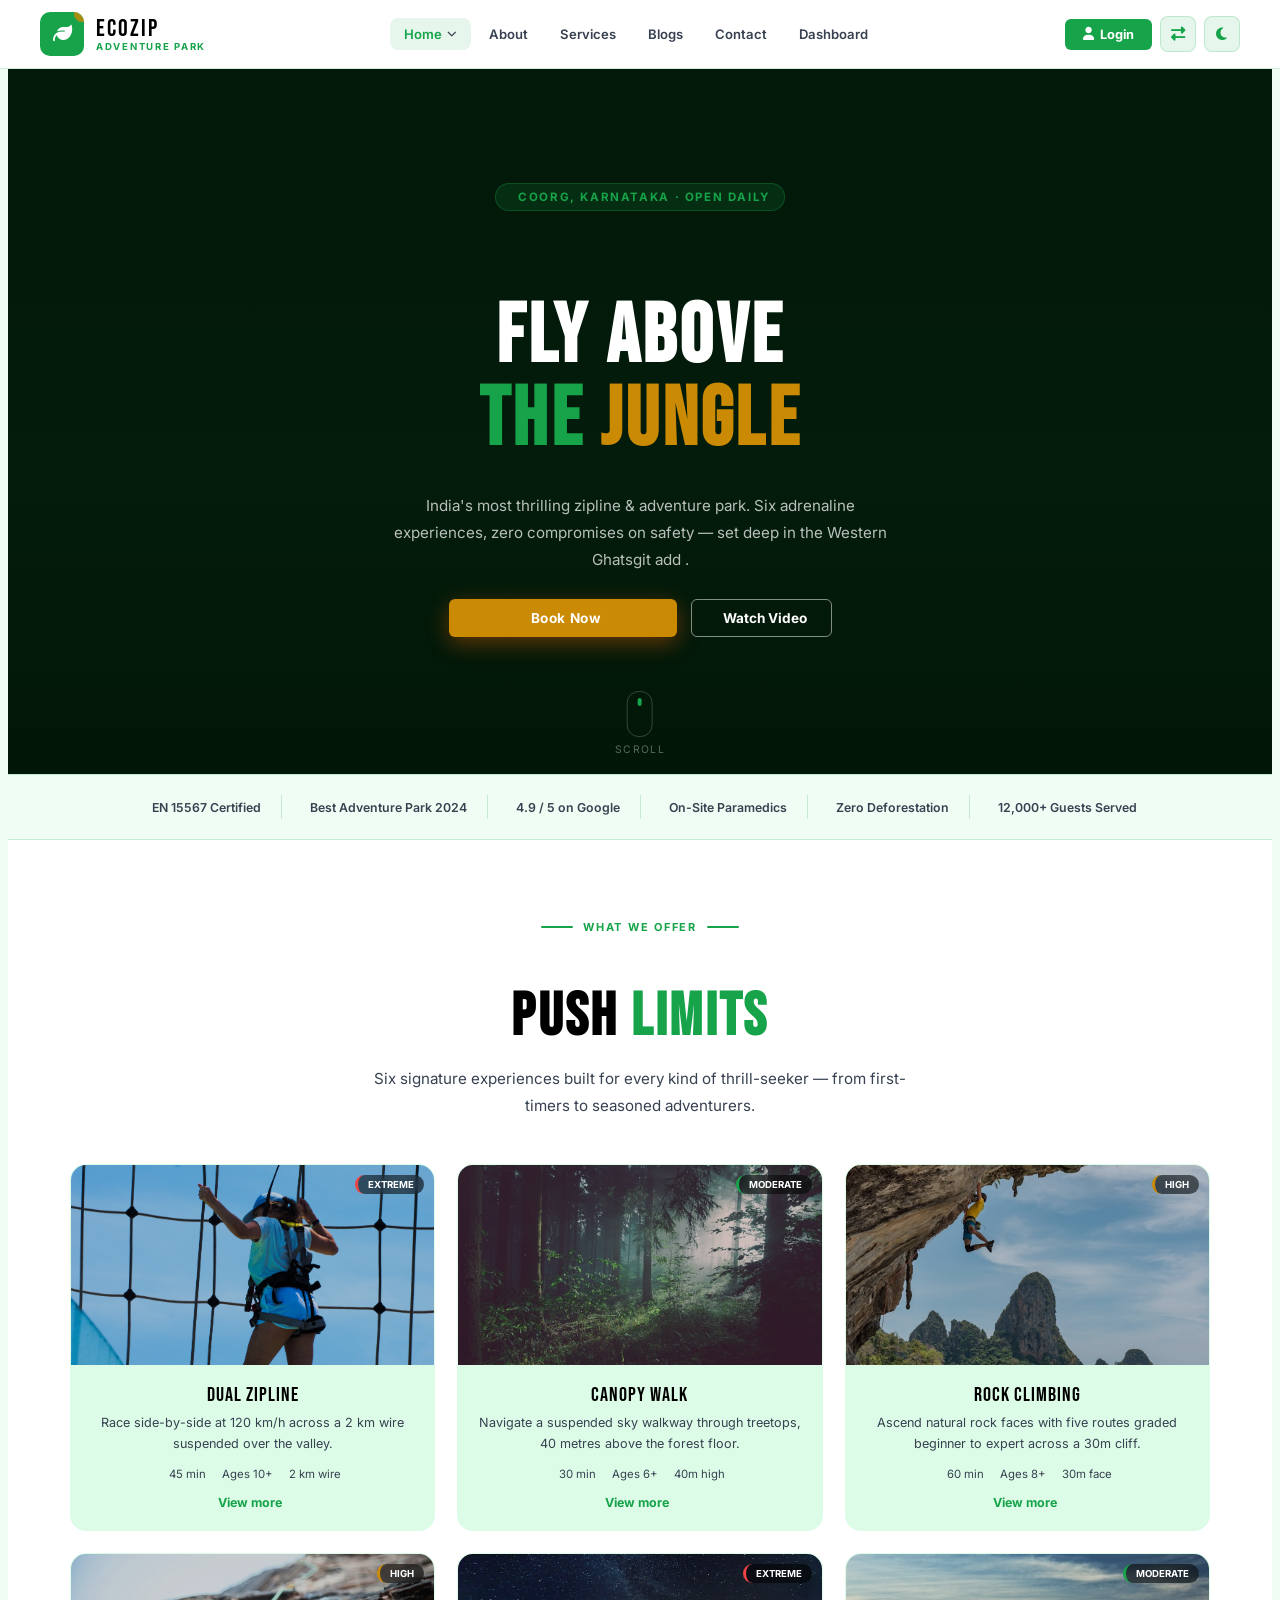
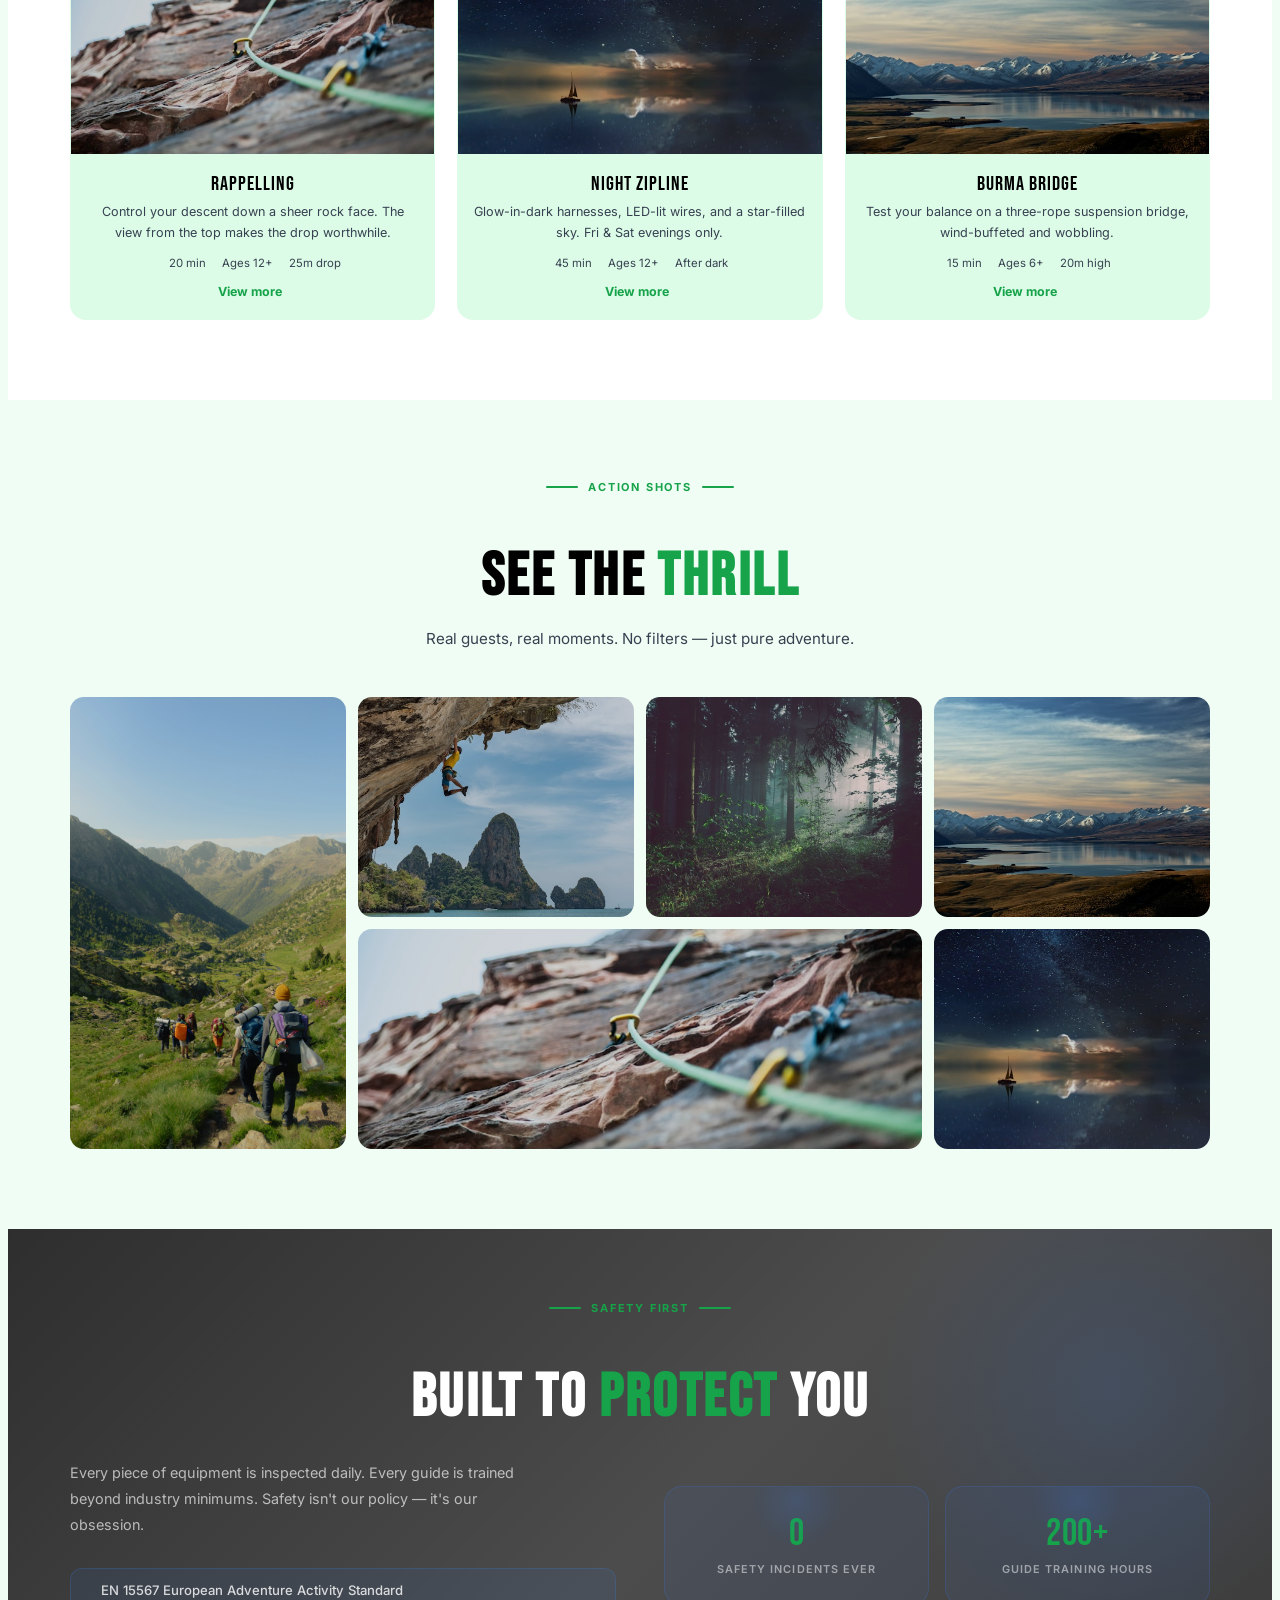
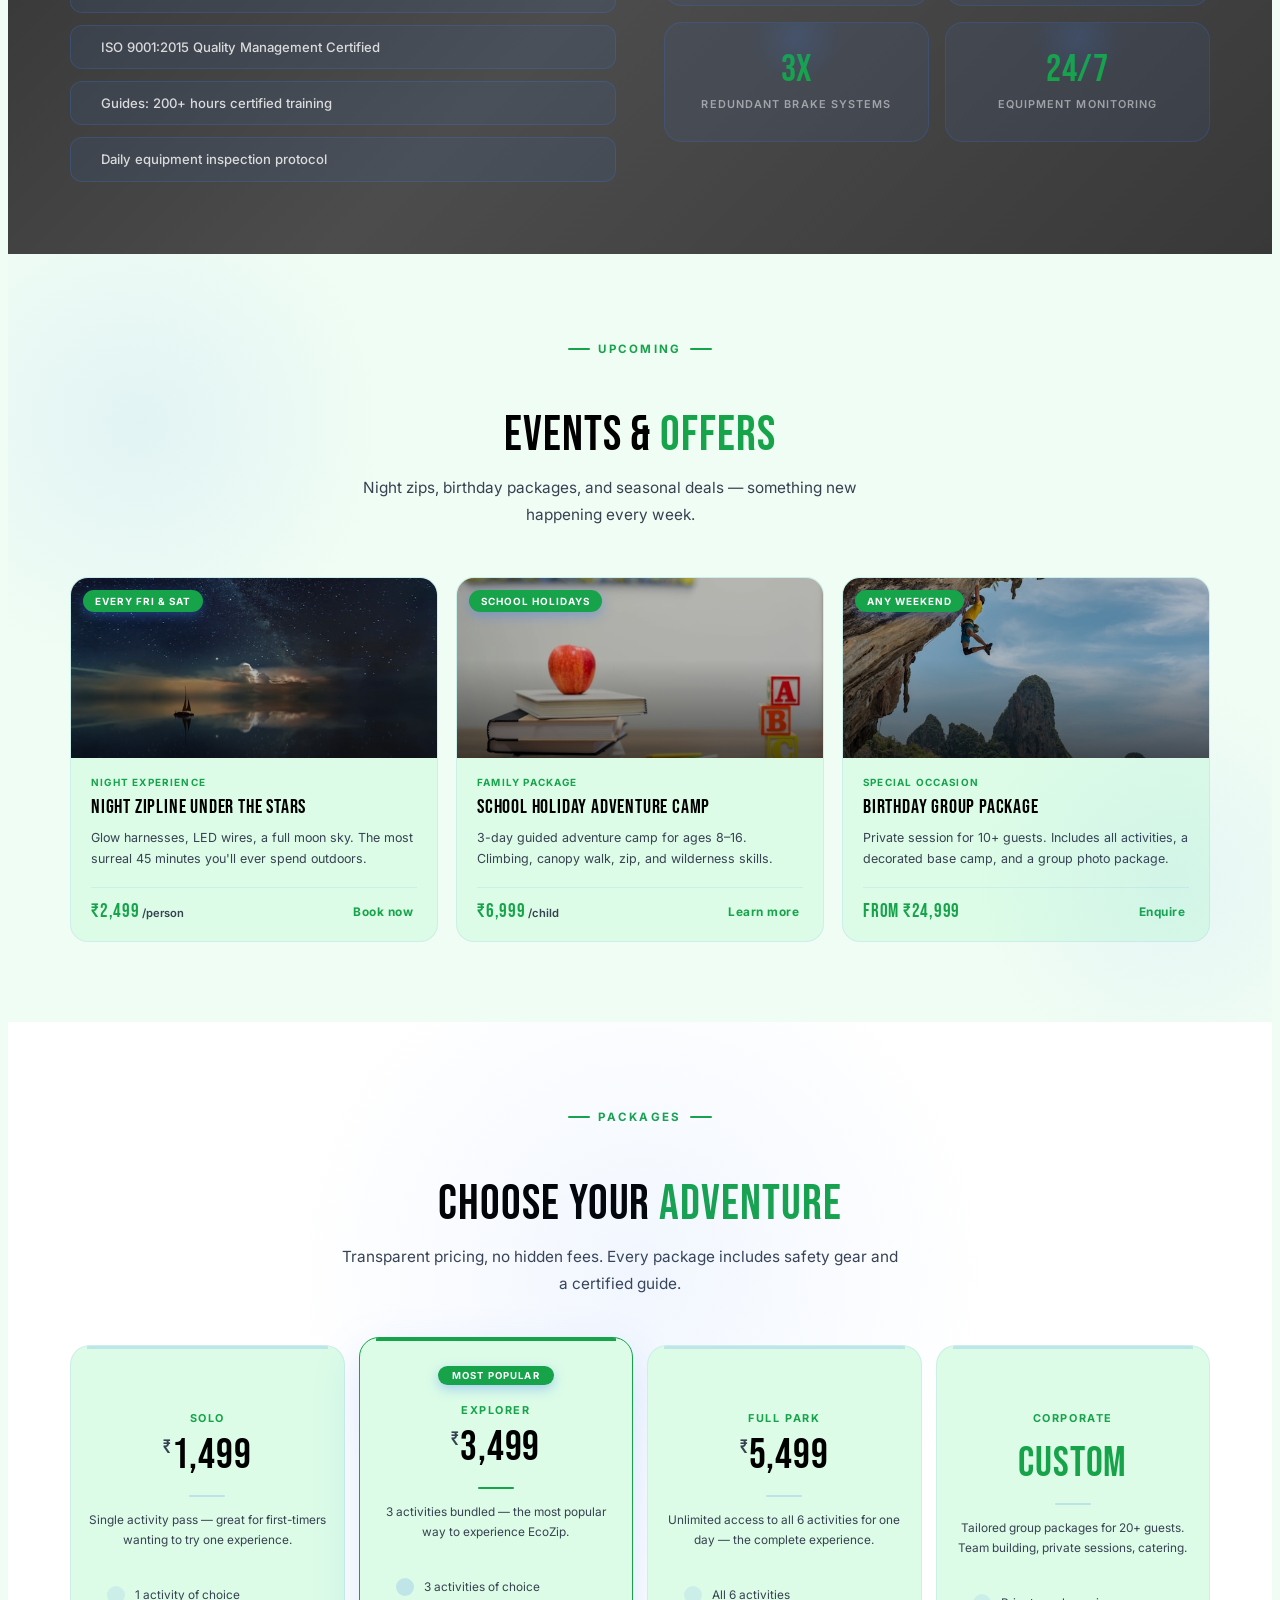
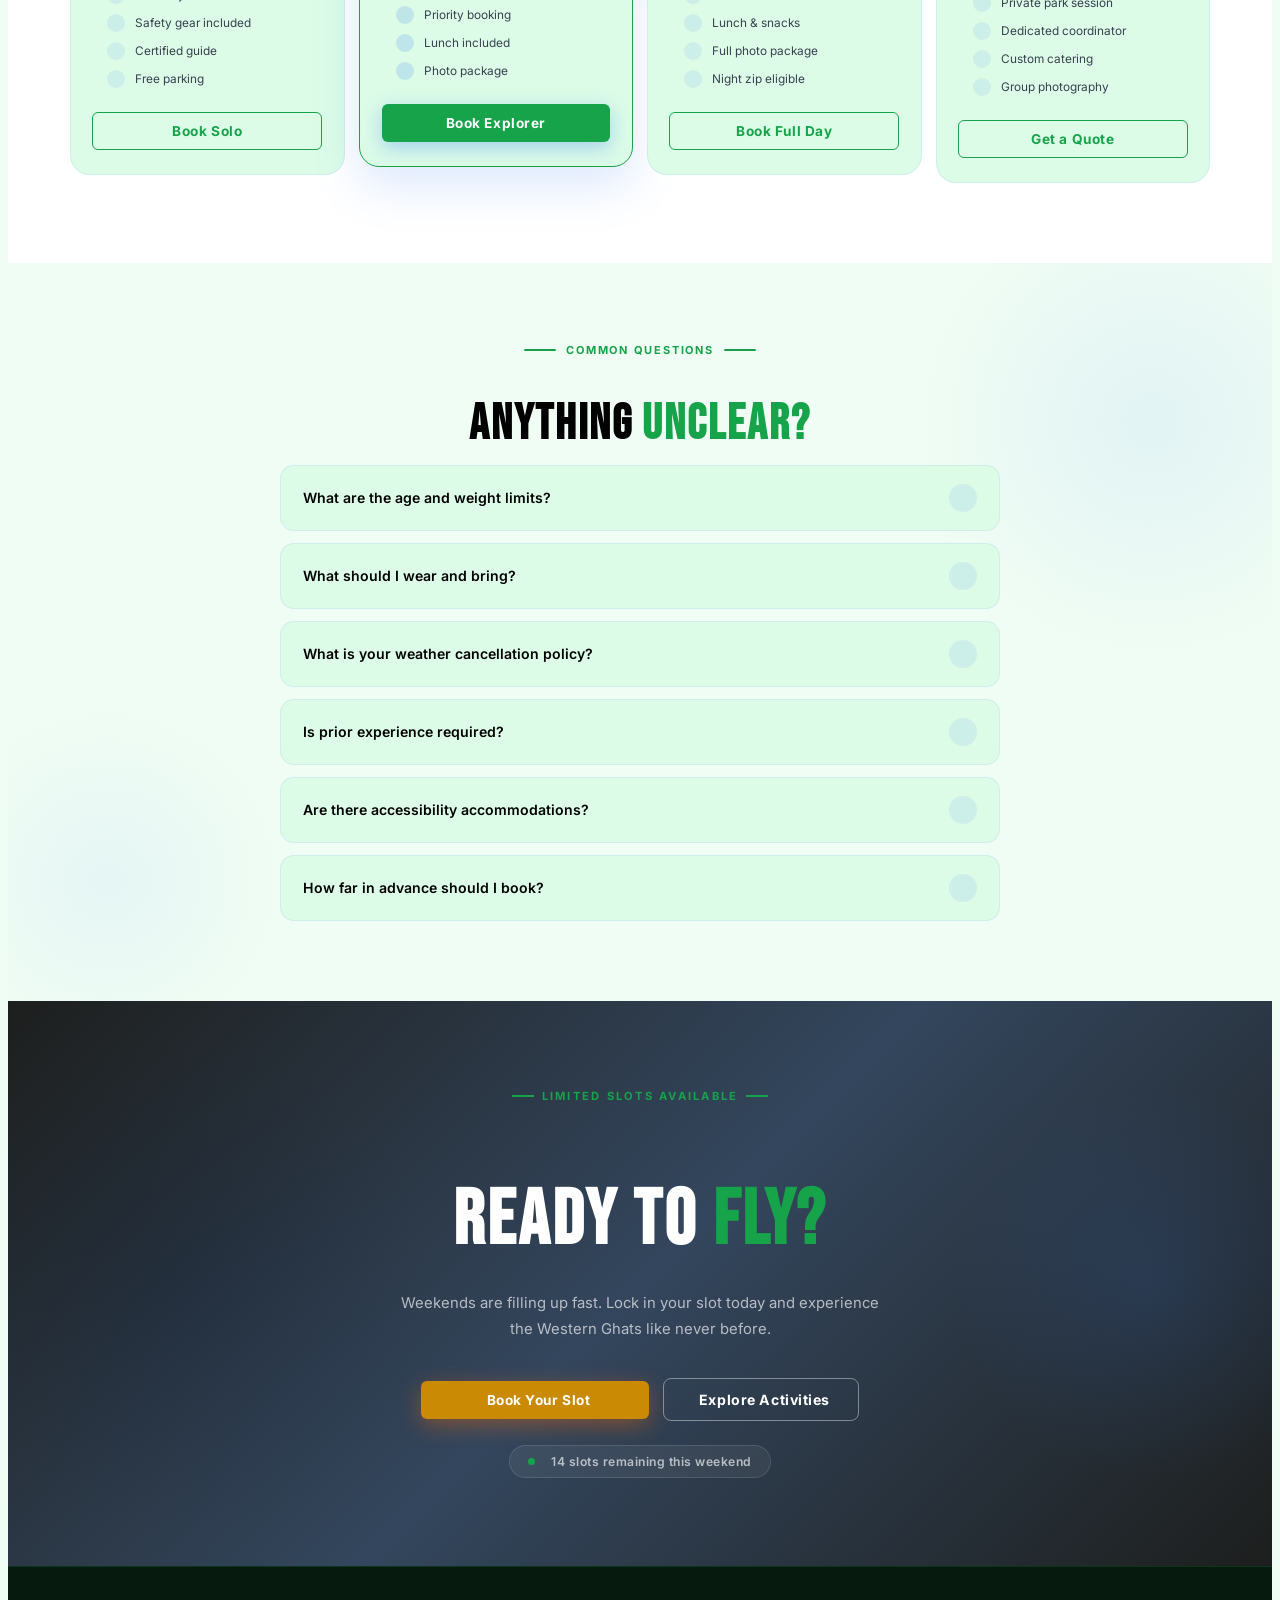
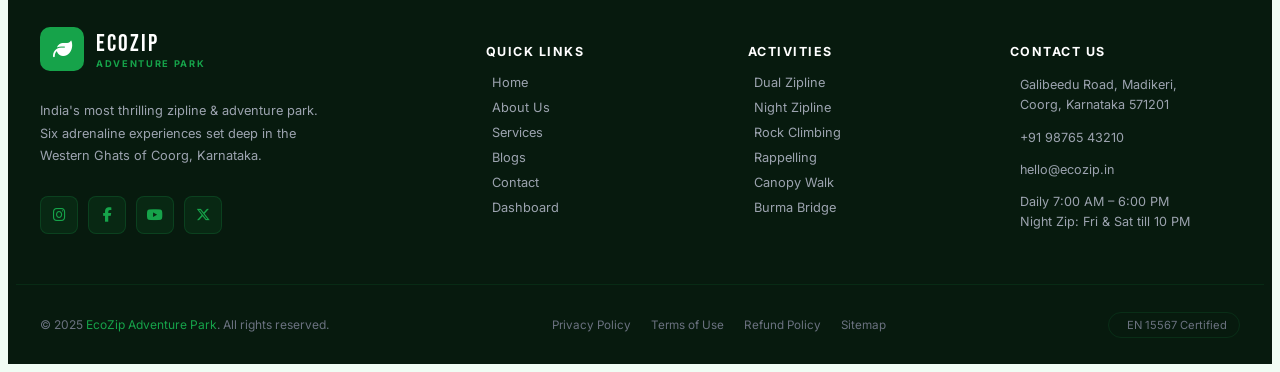
==== commit fbe81d22: "Updated something" ====
--- a/index.html
+++ b/index.html
@@ -38,7 +38,7 @@
 
       <p class="hero-desc">
         India's most thrilling zipline &amp; adventure park. Six adrenaline experiences, zero compromises on safety —
-        set deep in the Western Ghats.
+        set deep in the Western Ghatsgit add .
       </p>
 
       <div class="hero-btns">
@@ -104,7 +104,7 @@
   <section class="section activities" id="activities">
     <div class="container">
       <div class="eyebrow">What We Offer</div>
-      <h2 class="section-title">Push Your <span>Limits</span></h2>
+      <h2 class="section-title">Push  <span>Limits</span></h2>
       <p class="section-sub">Six signature experiences built for every kind of thrill-seeker — from first-timers to
         seasoned adventurers.</p>
 
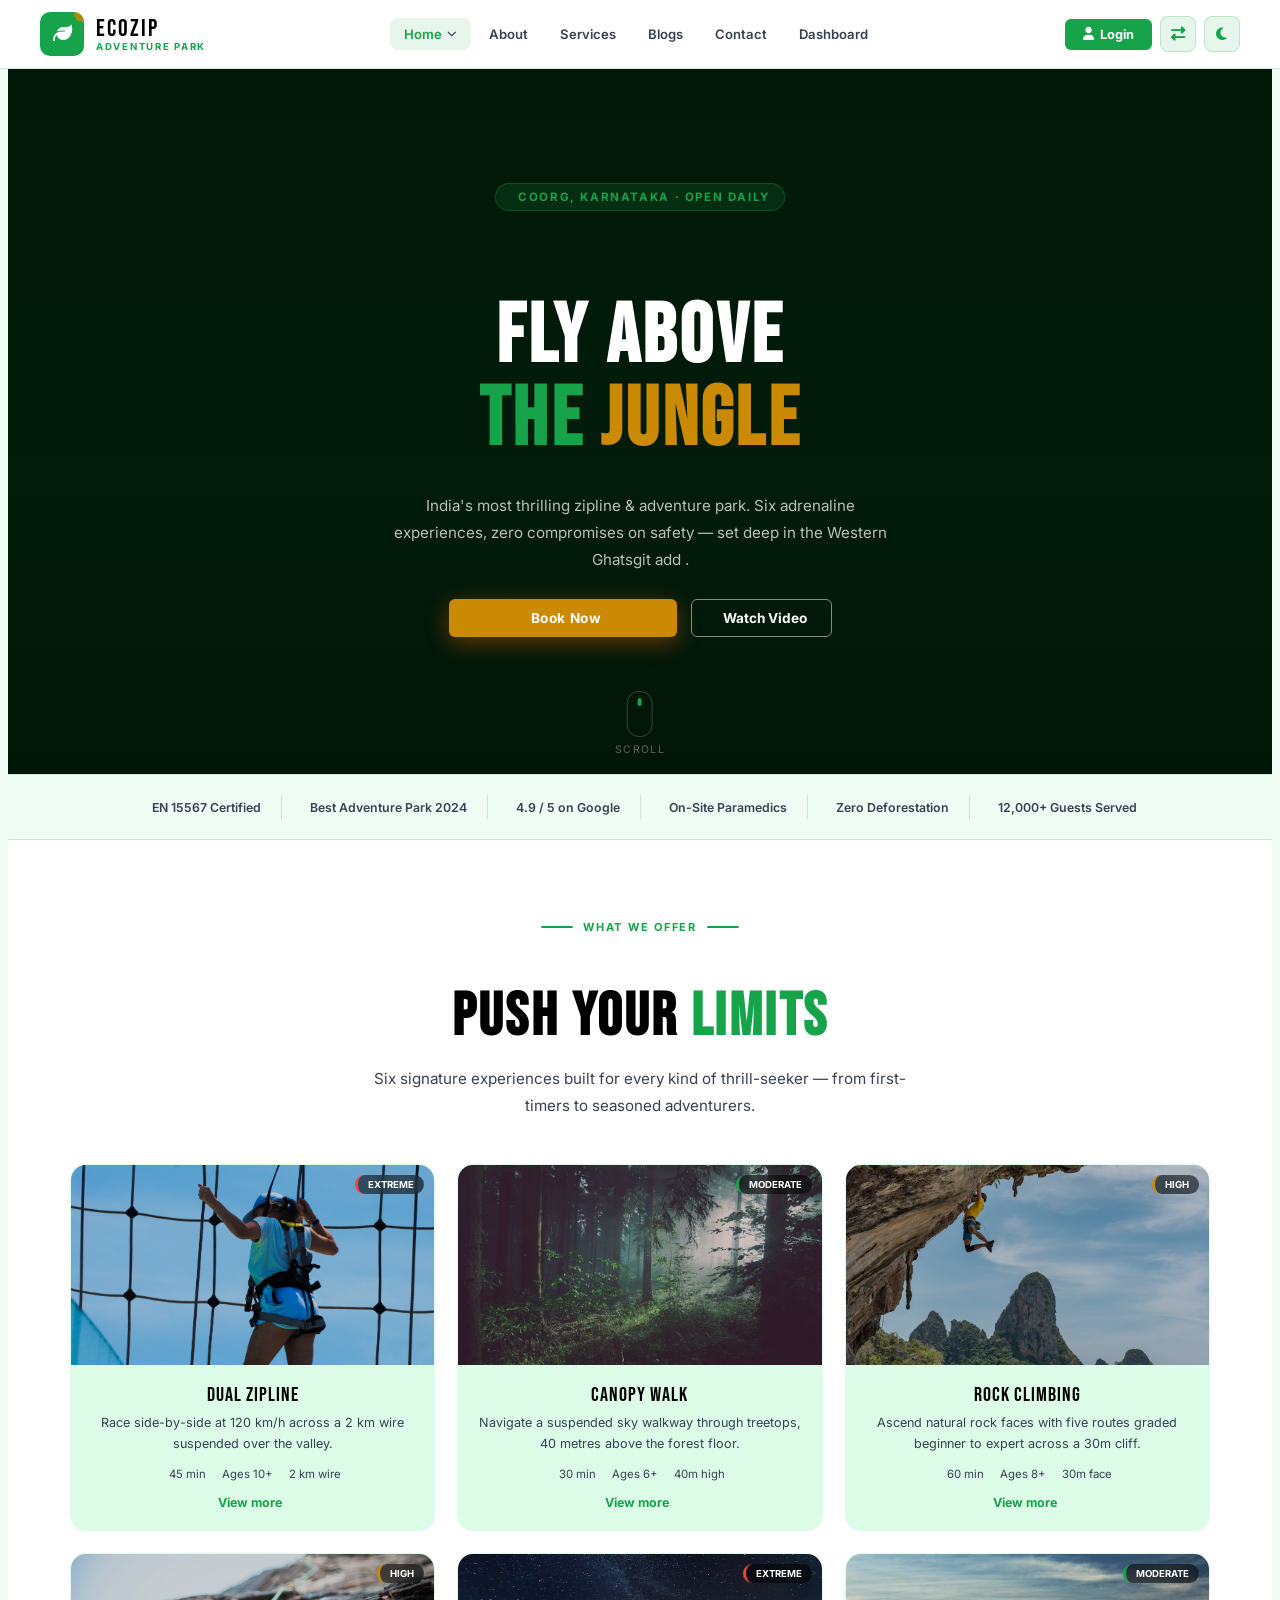
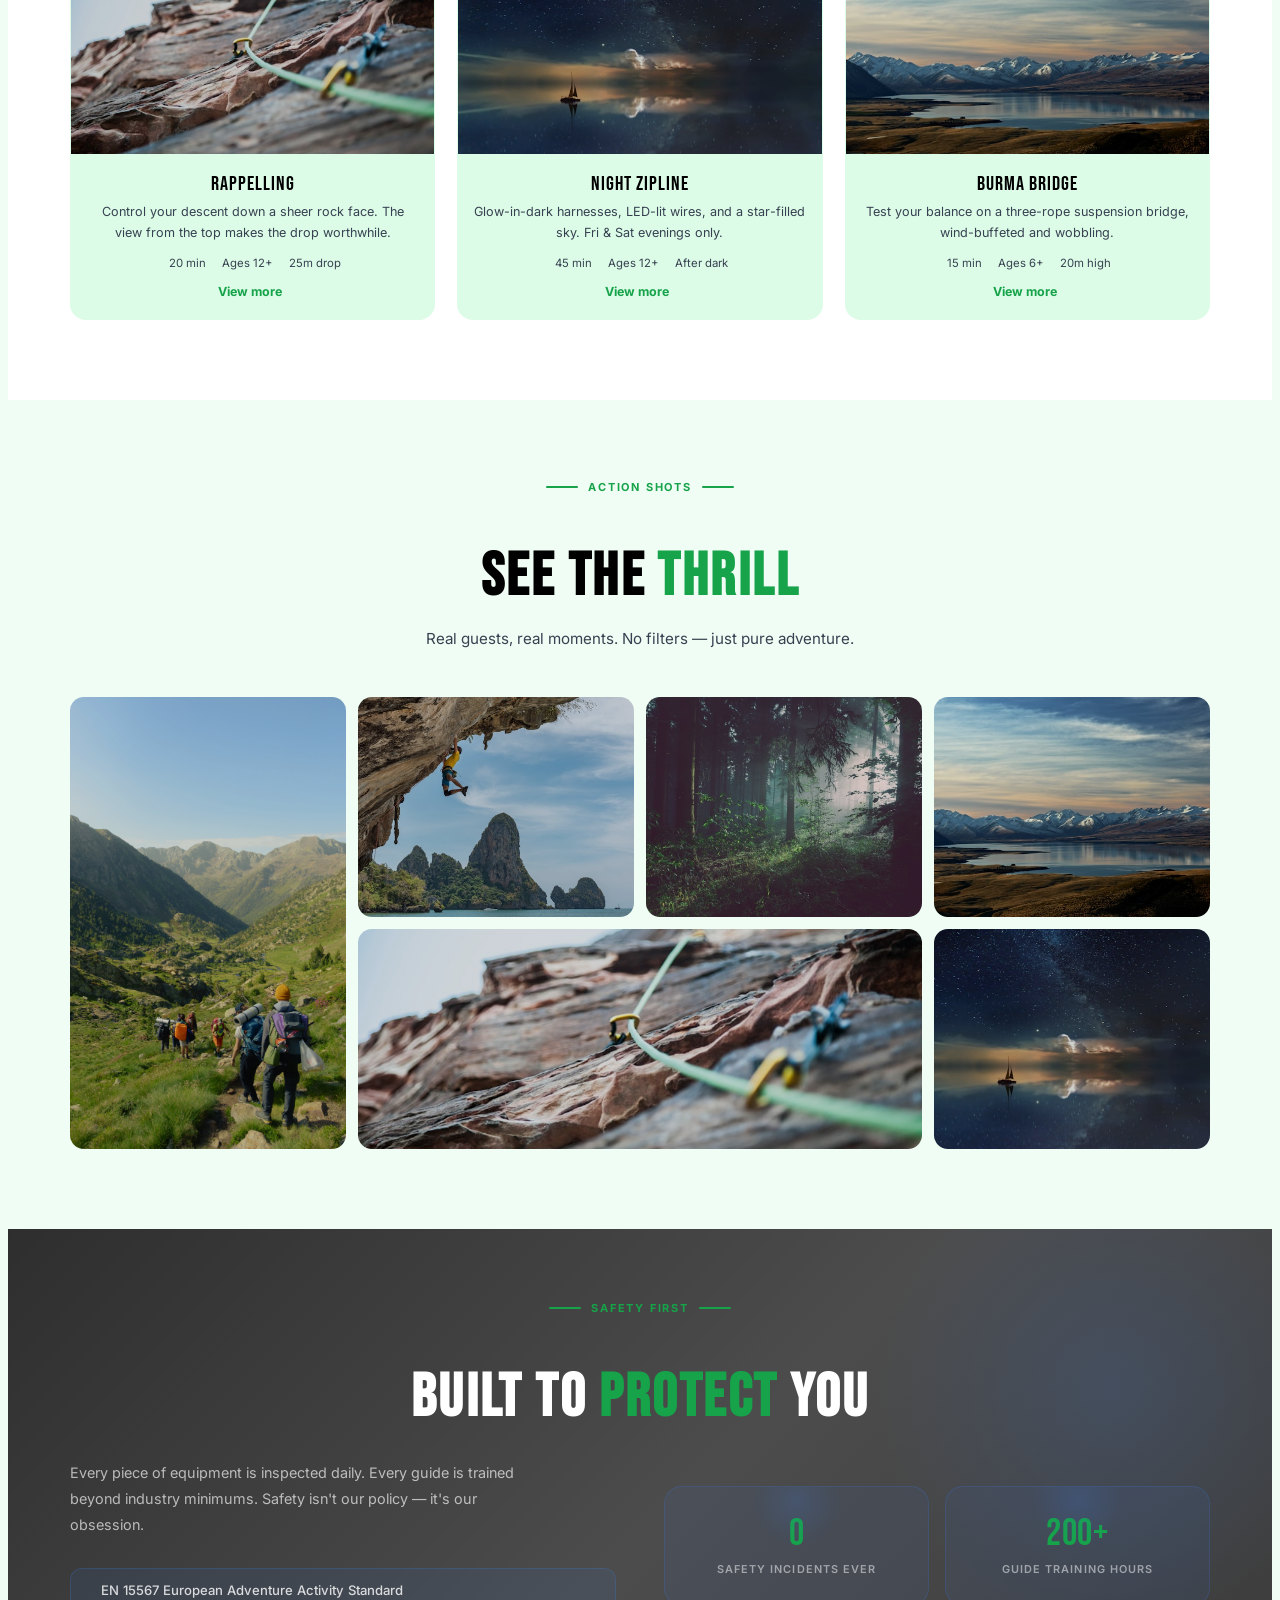
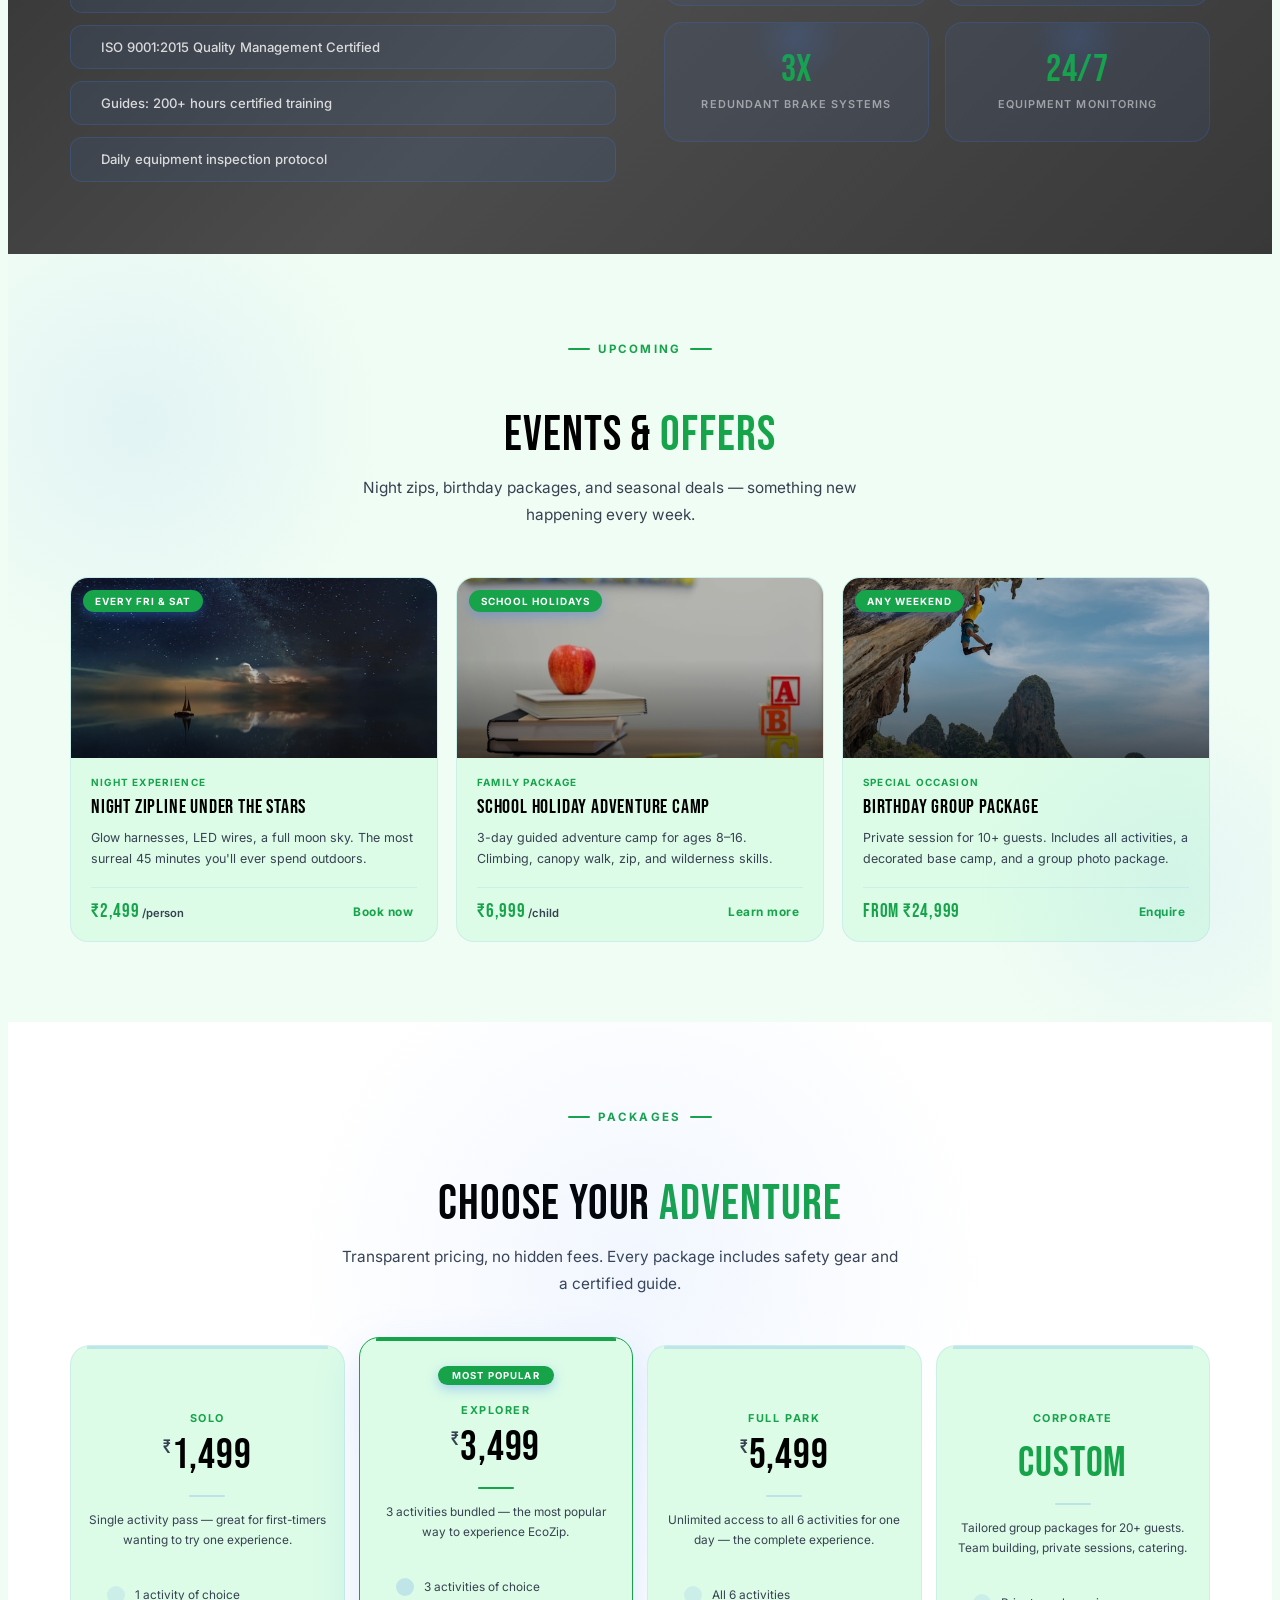
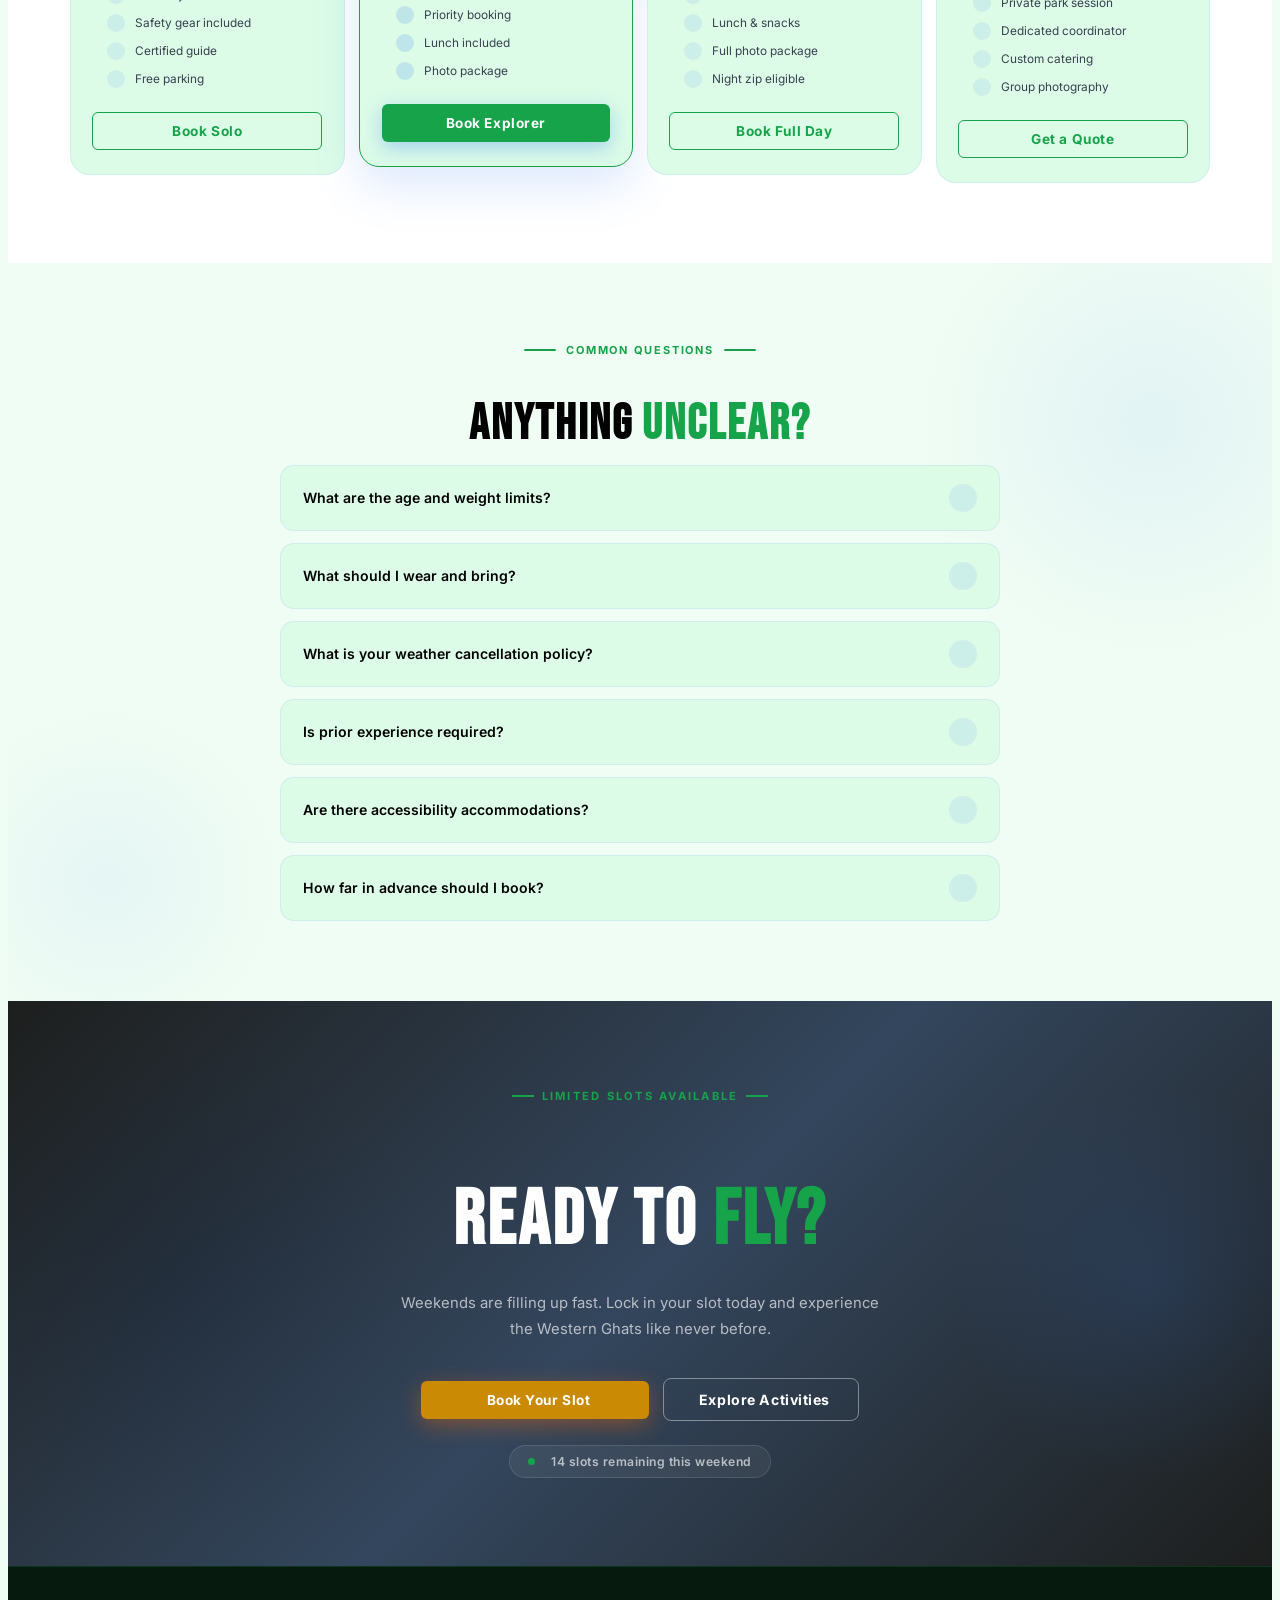
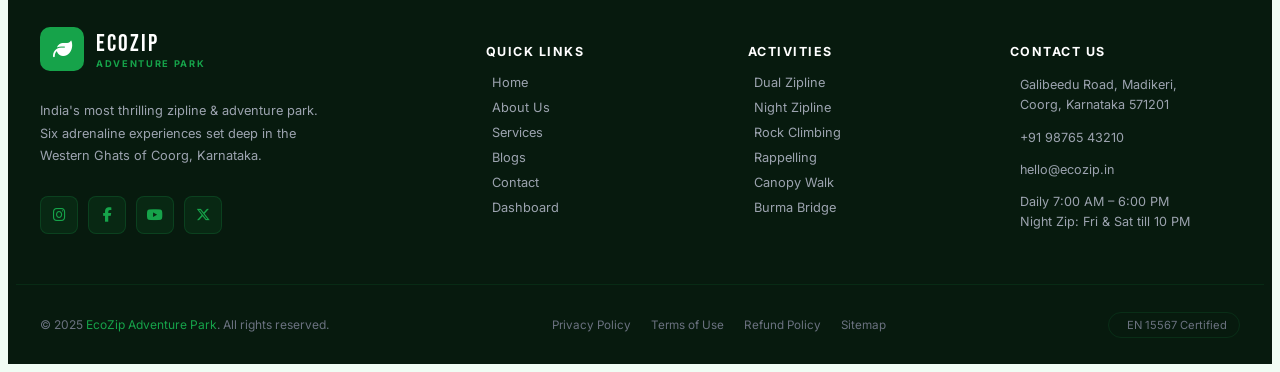
==== commit 07416e80: "Updated something" ====
--- a/index.html
+++ b/index.html
@@ -104,7 +104,7 @@
   <section class="section activities" id="activities">
     <div class="container">
       <div class="eyebrow">What We Offer</div>
-      <h2 class="section-title">Push  <span>Limits</span></h2>
+      <h2 class="section-title">Push Your <span>Limits</span></h2>
       <p class="section-sub">Six signature experiences built for every kind of thrill-seeker — from first-timers to
         seasoned adventurers.</p>
 
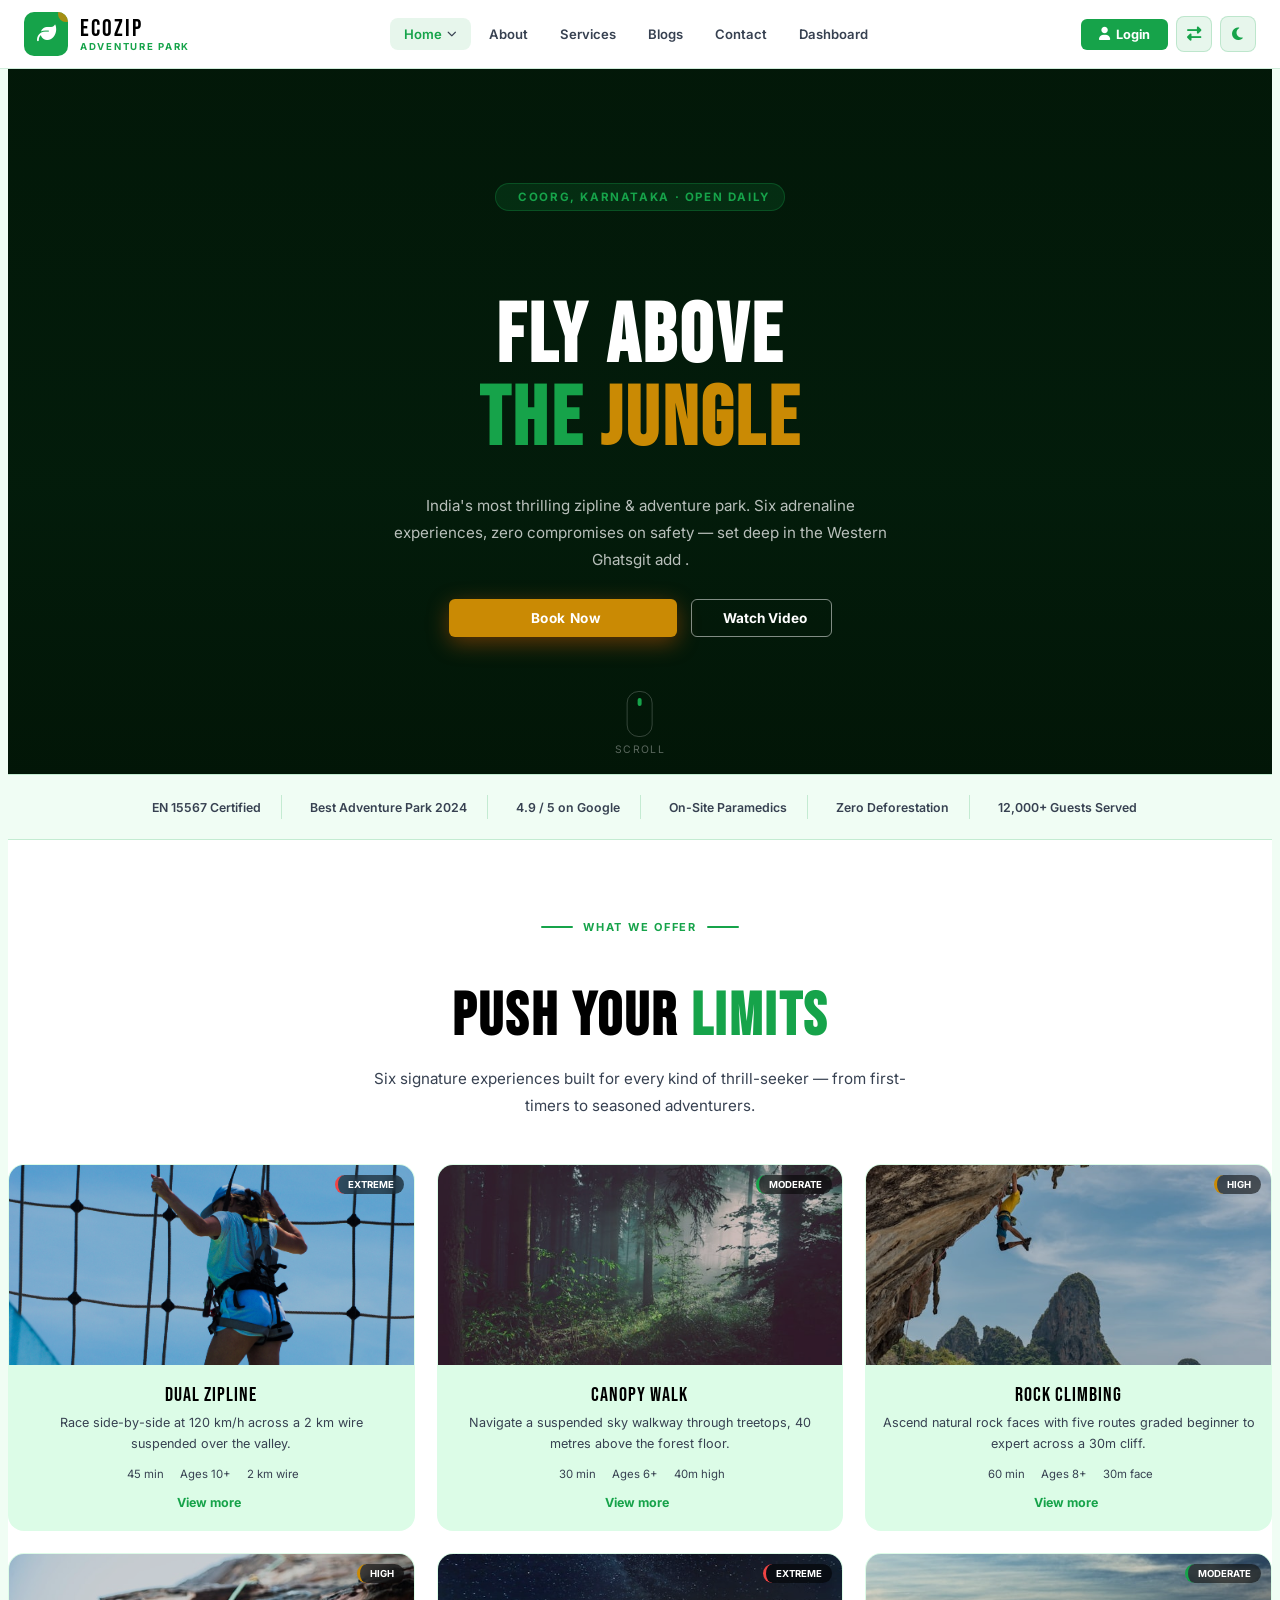
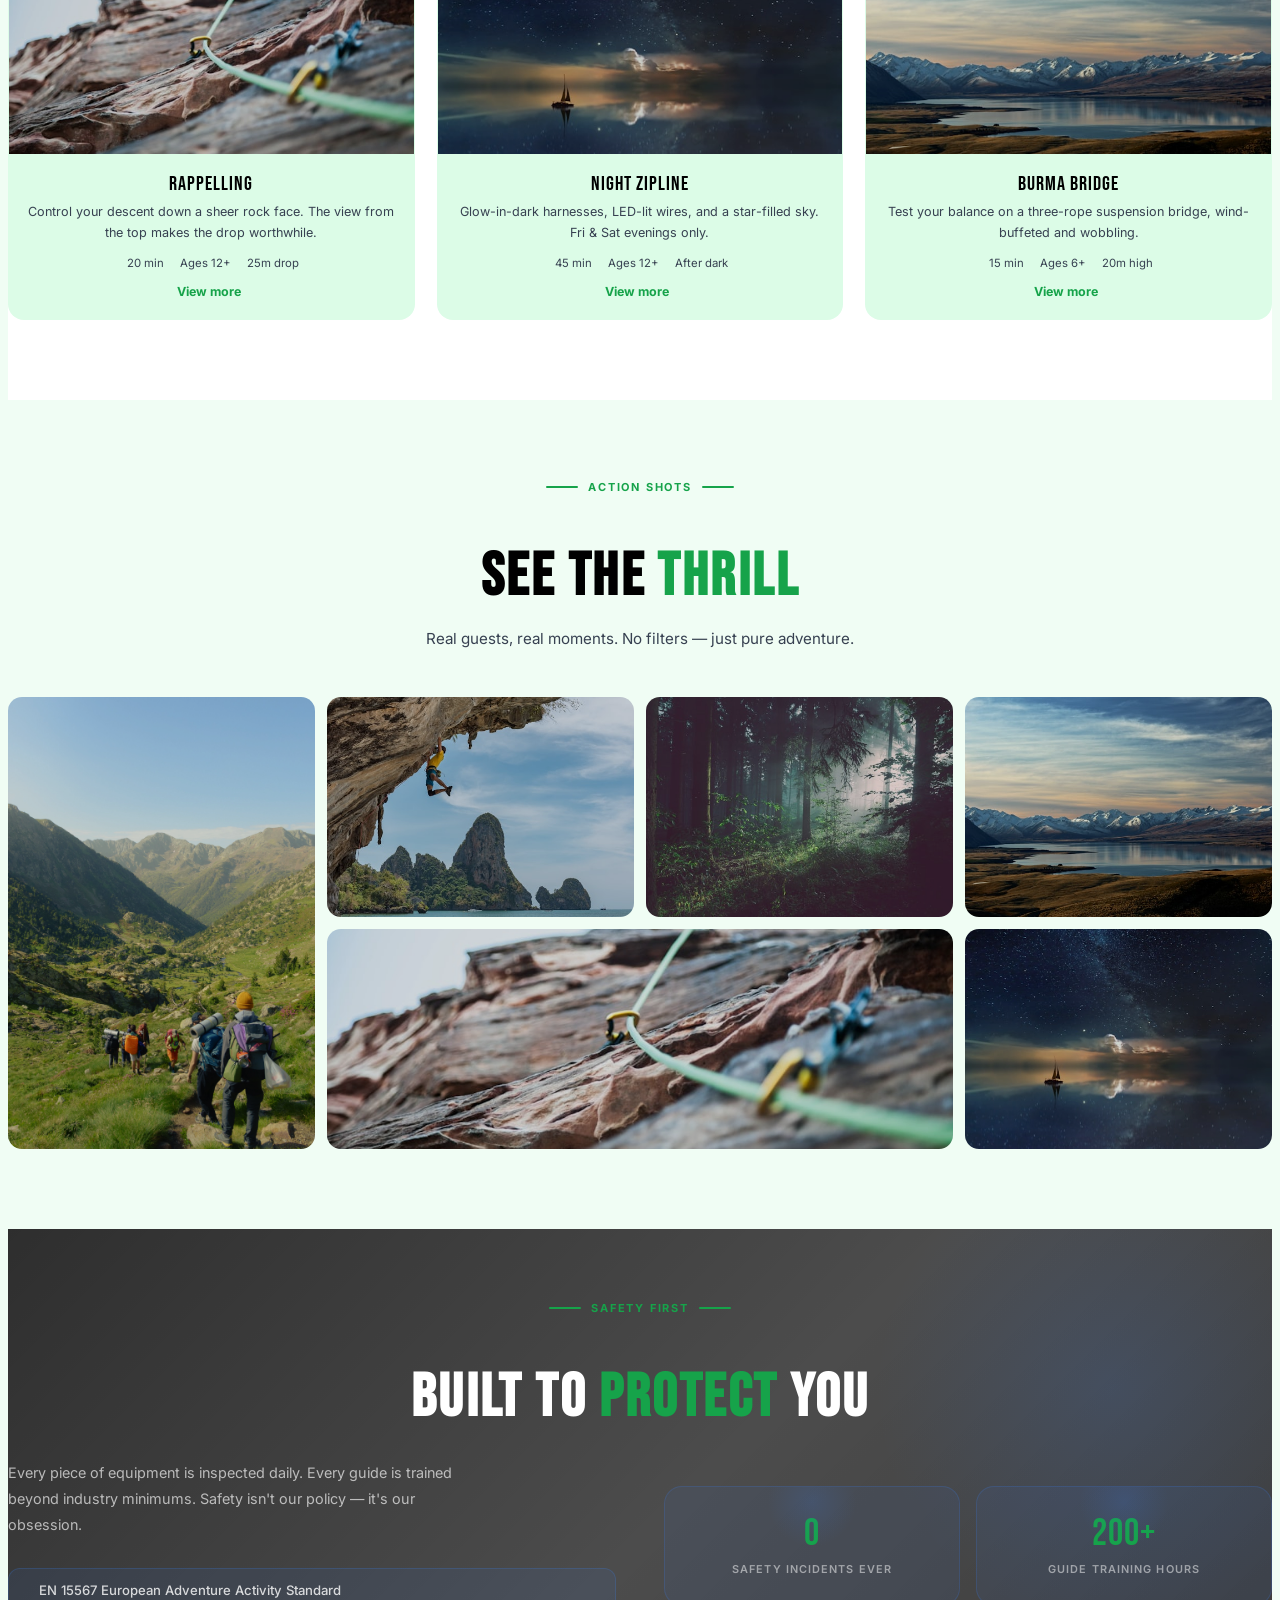
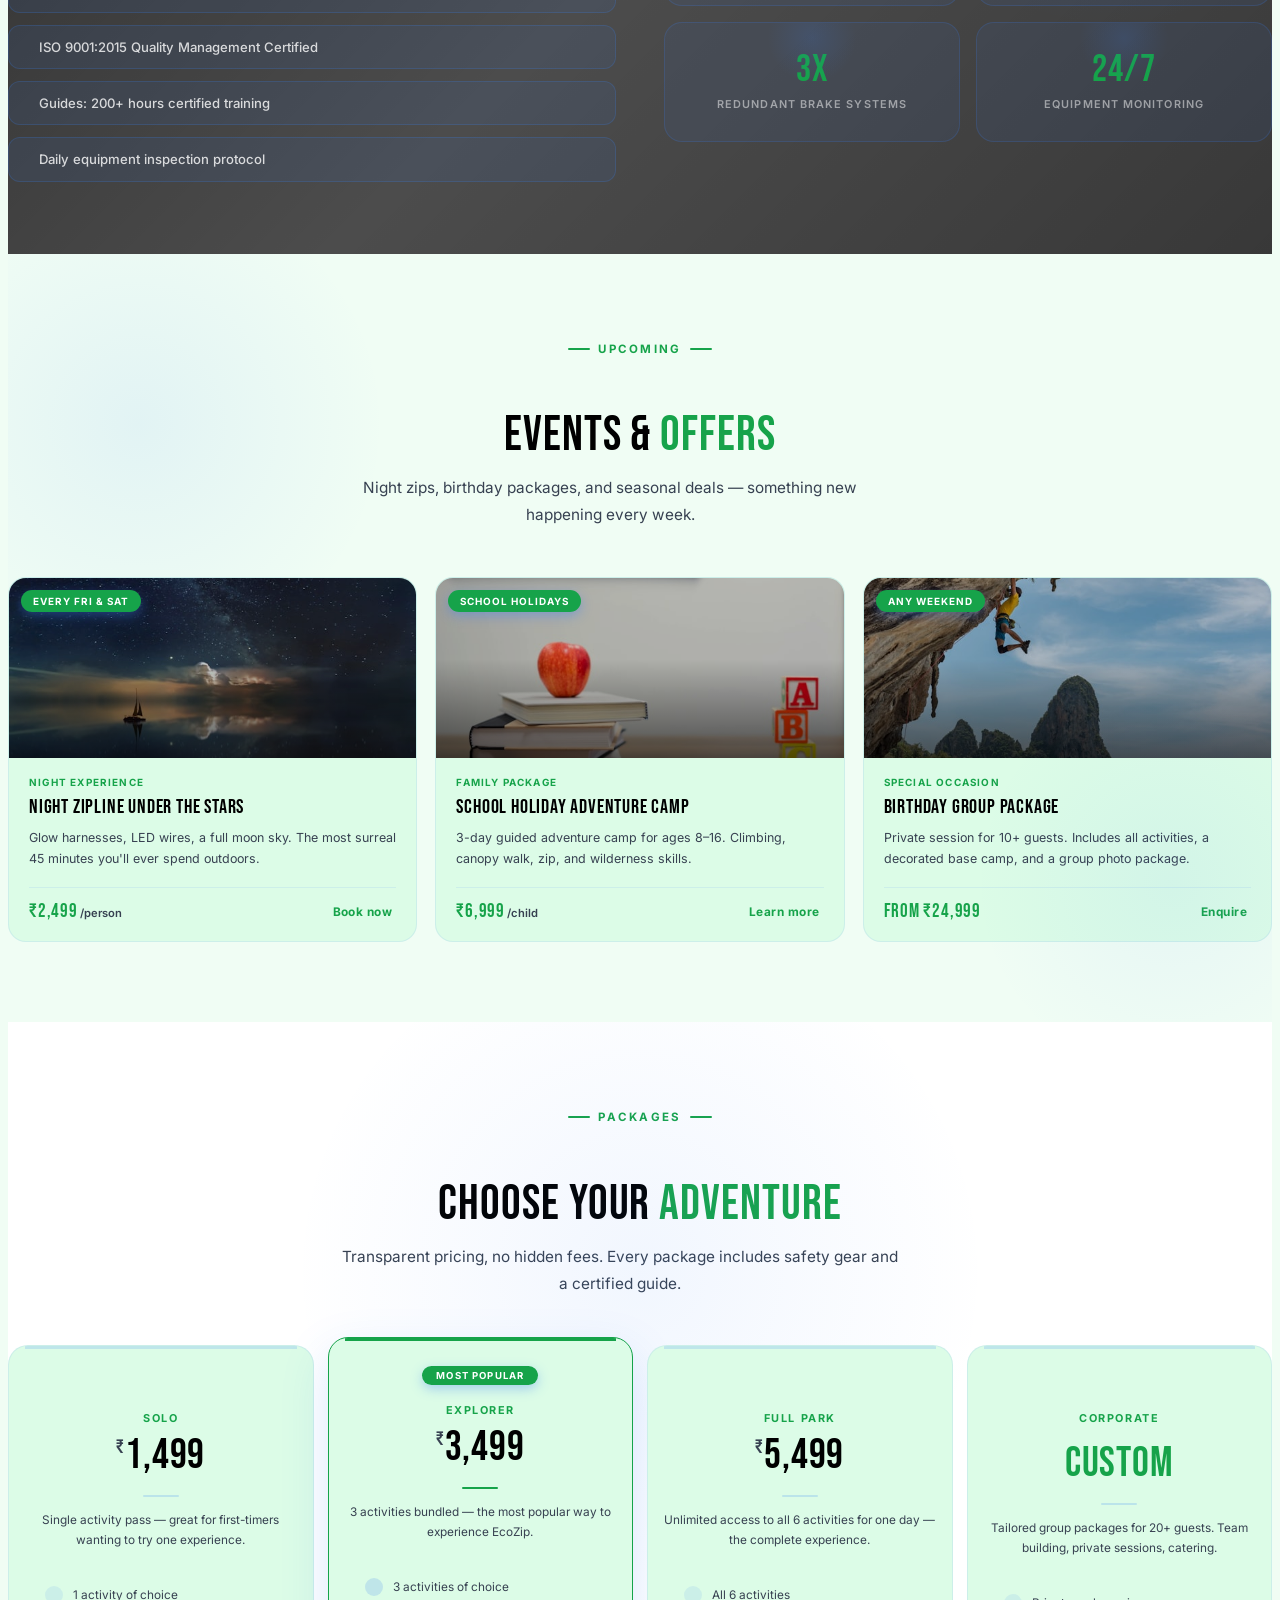
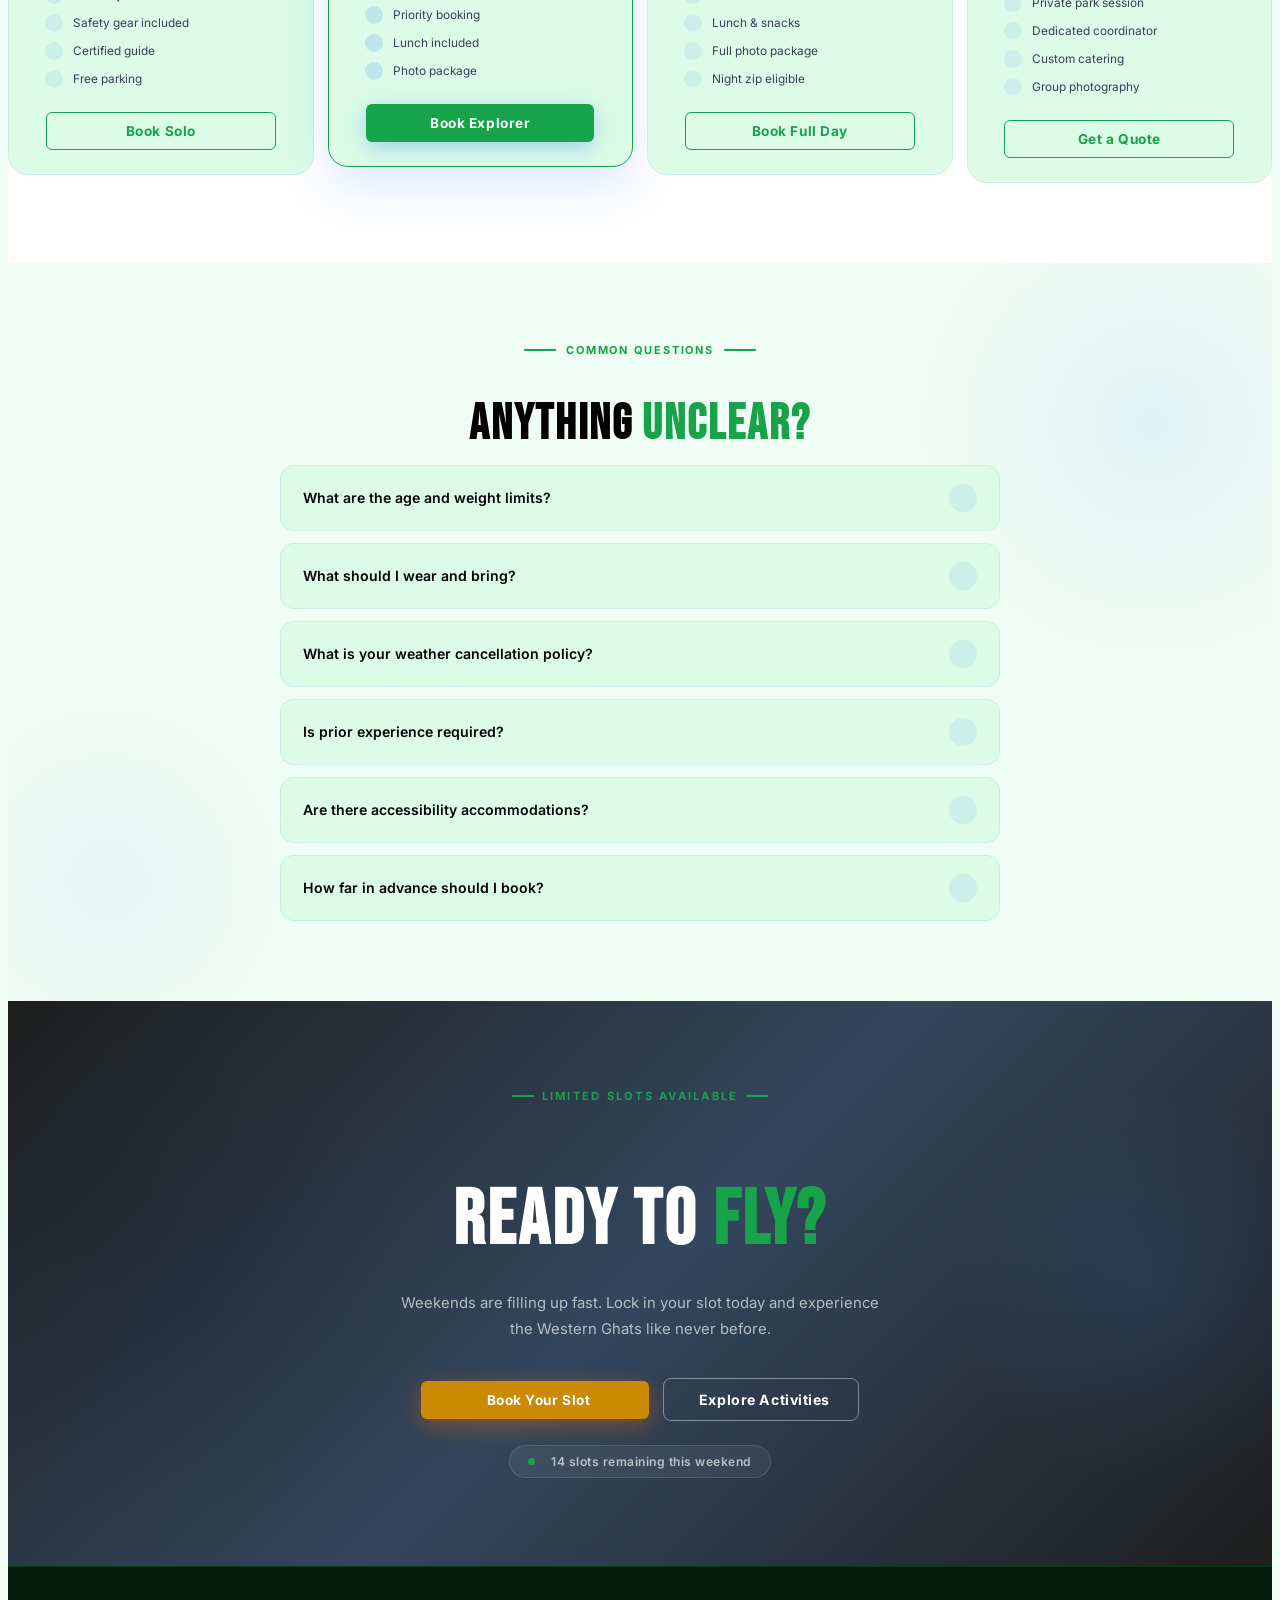
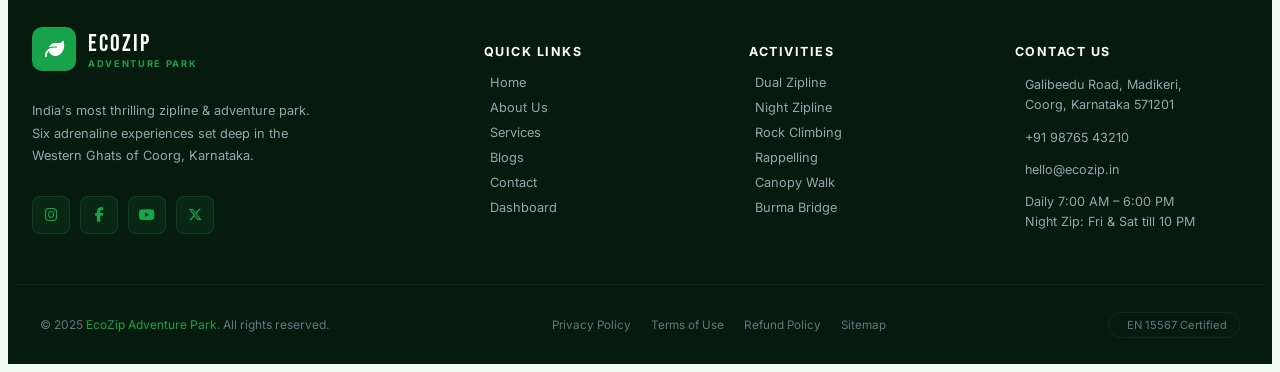
==== commit 1c9d4d5e: "Updated something" ====
--- a/index.html
+++ b/index.html
@@ -78,28 +78,20 @@
   </div>
 
   <script>
-    (function () {
-      const inner = document.getElementById('trustInner');
-      if (window.innerWidth <= 768) {
-        const clone = inner.cloneNode(true);
-        clone.setAttribute('aria-hidden', 'true');
-        inner.parentNode.appendChild(clone);
-      }
-    })();
-
-    window.addEventListener('load', () => {
-      document.querySelectorAll('.hero-stat .num[data-target]').forEach(el => {
-        const end = parseInt(el.dataset.target);
-        const suffix = el.dataset.suffix || '';
-        let cur = 0;
-        const step = end / 60;
-        const timer = setInterval(() => {
-          cur = Math.min(cur + step, end);
-          el.textContent = Math.round(cur) + suffix;
-          if (cur >= end) clearInterval(timer);
-        }, 20);
-      });
-    });
+   
+window.addEventListener('load', () => {
+  document.querySelectorAll('.hero-stat .num[data-target]').forEach(el => {
+    const end = parseInt(el.dataset.target);
+    const suffix = el.dataset.suffix || '';
+    let cur = 0;
+    const step = end / 60;
+    const timer = setInterval(() => {
+      cur = Math.min(cur + step, end);
+      el.textContent = Math.round(cur) + suffix;
+      if (cur >= end) clearInterval(timer);
+    }, 20);
+  });
+});
   </script>
   <section class="section activities" id="activities">
     <div class="container">
--- a/global.css
+++ b/global.css
@@ -37,9 +37,9 @@
 }
 
 .container {
-  max-width: 1140px;
+  max-width: 1280px;
   margin: 0 auto;
-  padding: 0 24px;
+  padding: 0;
 }
 
 .section {
--- a/css/navbar.css
+++ b/css/navbar.css
@@ -24,7 +24,7 @@
 }
 
 .ez-nav-container {
-  max-width: 1200px;
+  max-width: 1280px;
   margin: 0 auto;
   padding: 0 24px;
   height: 68px;
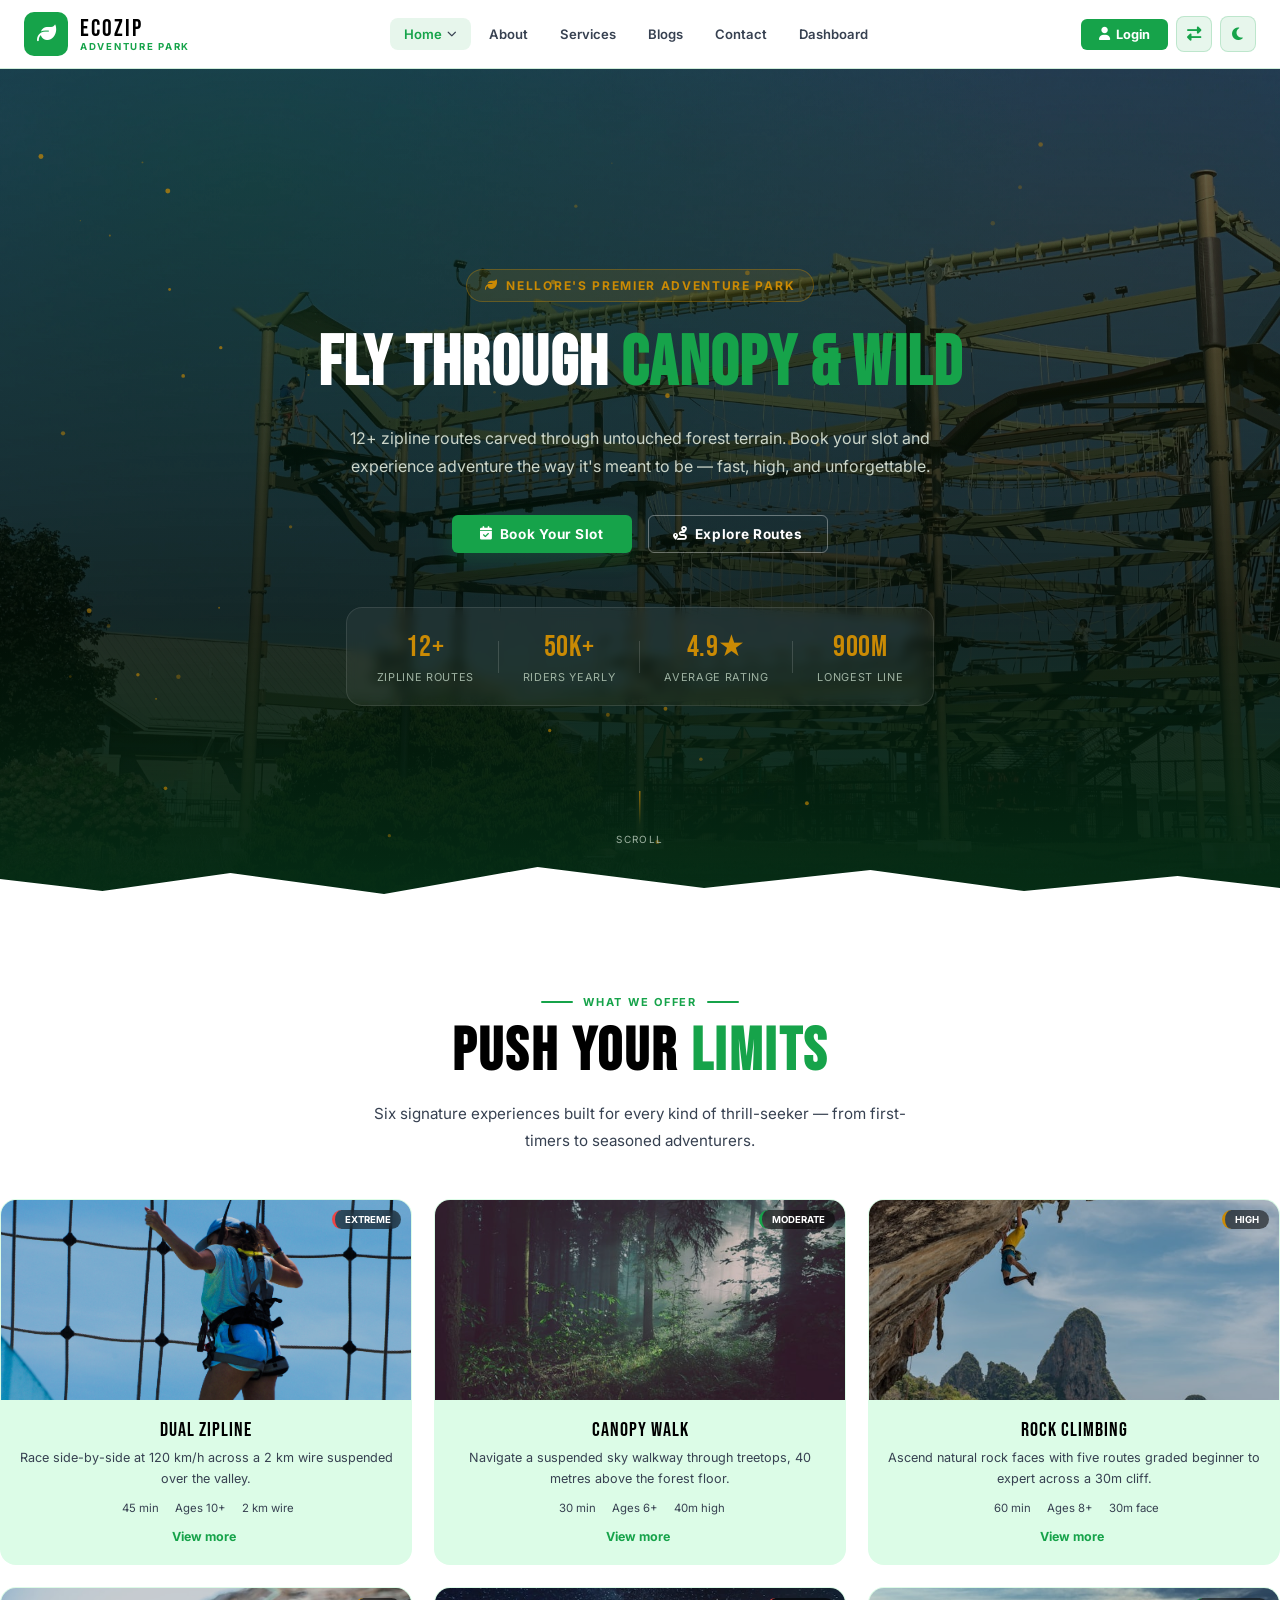
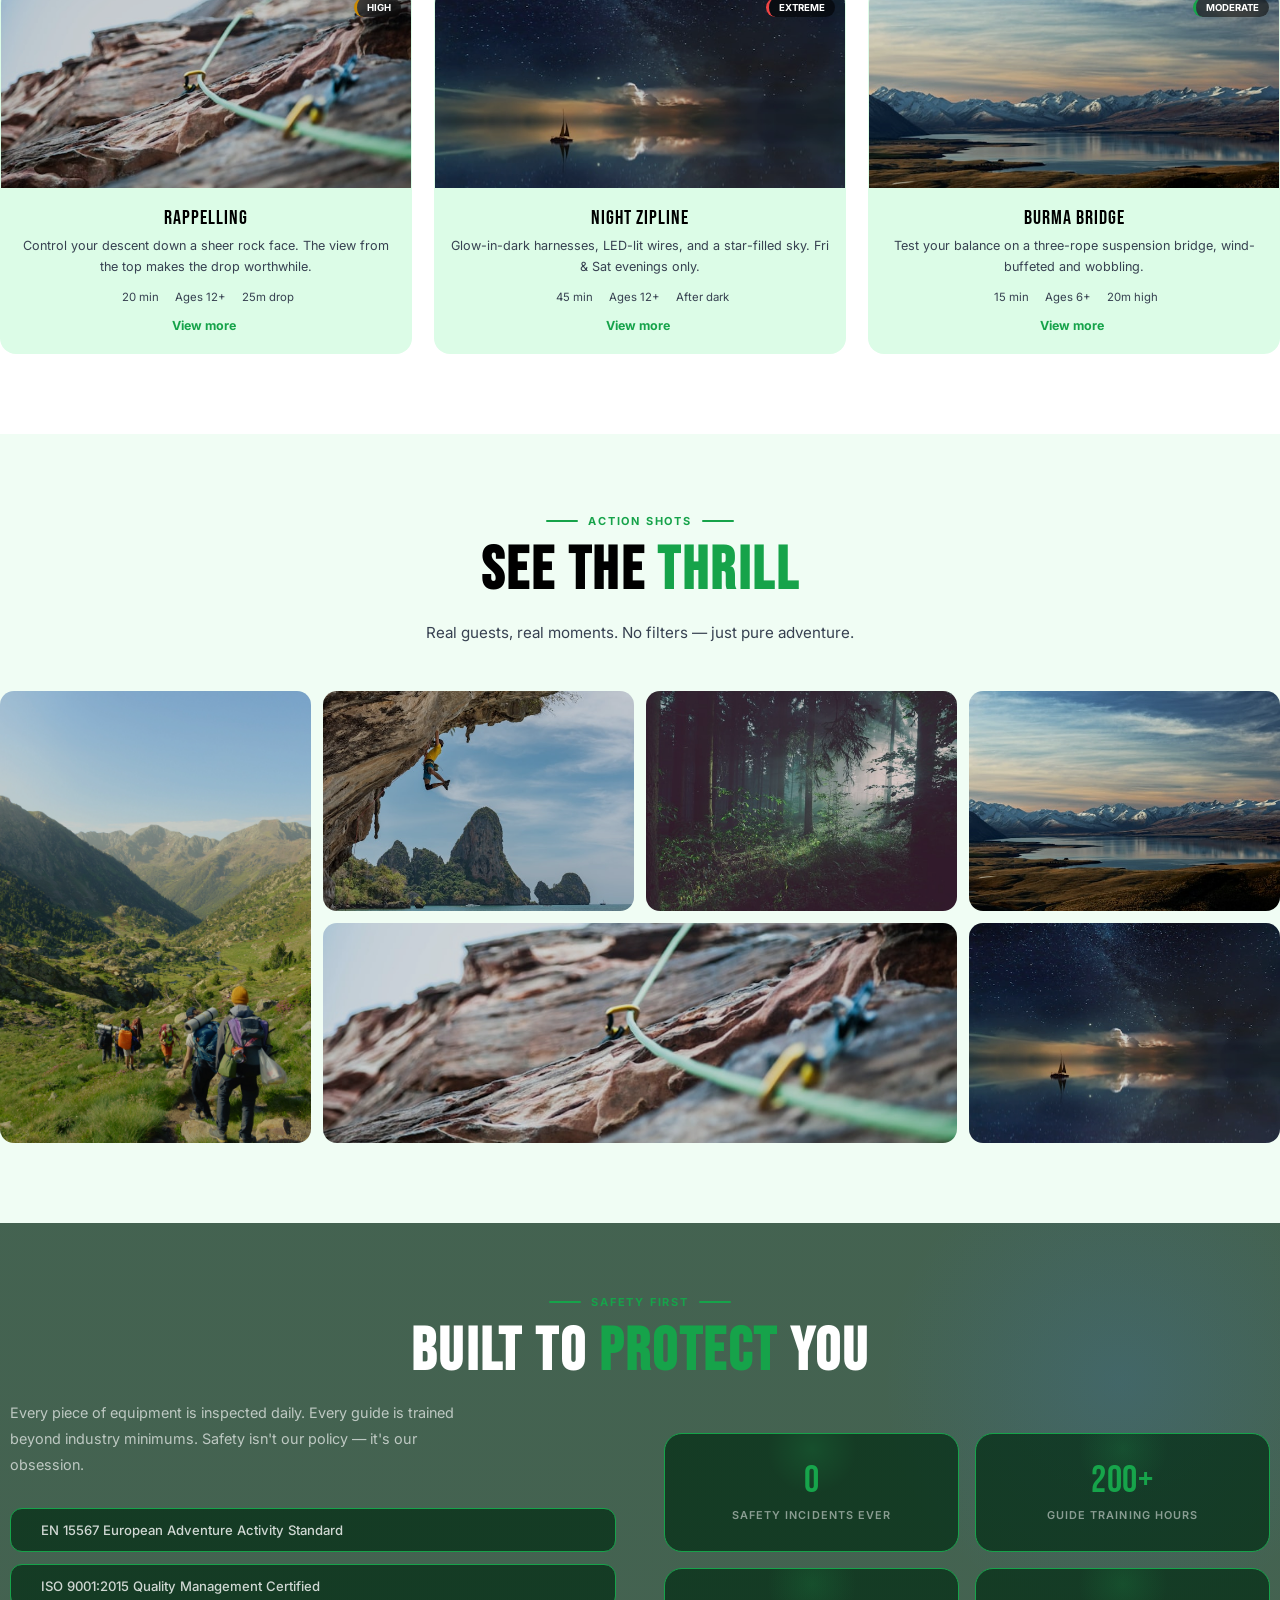
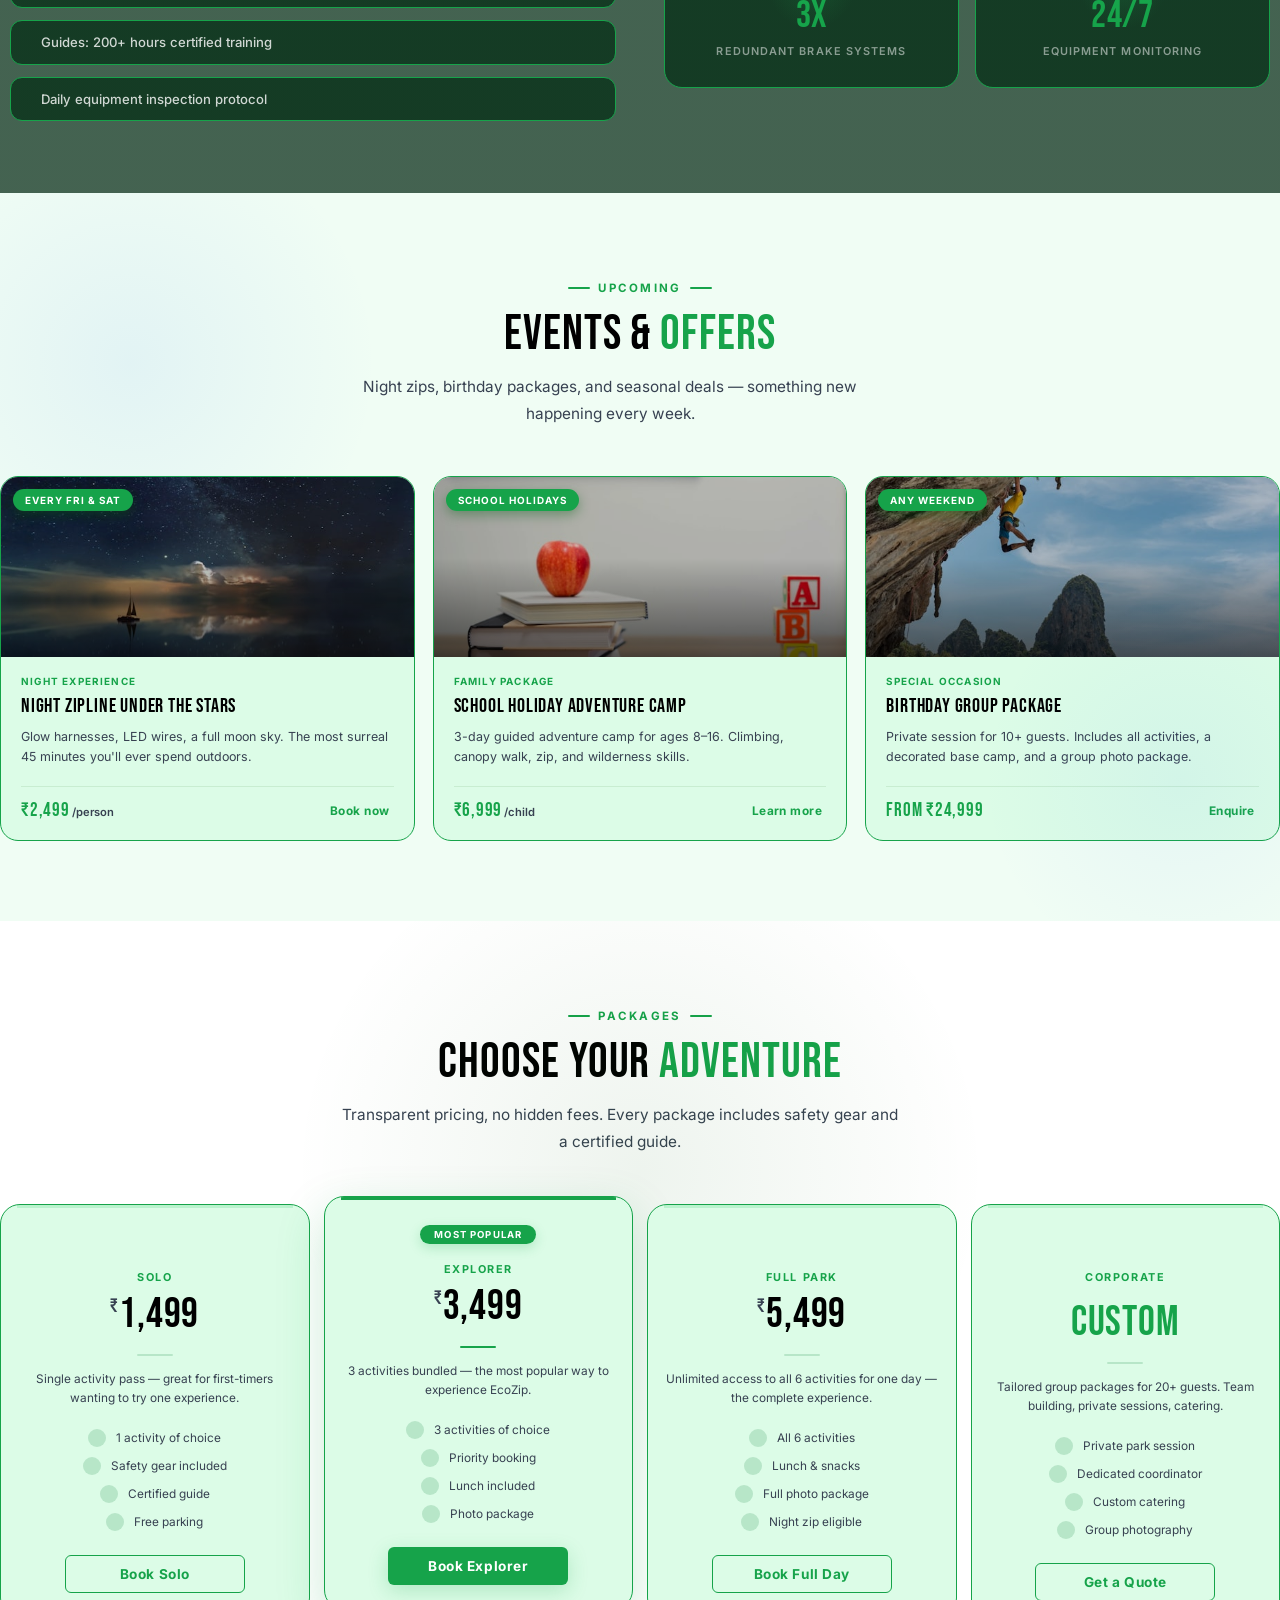
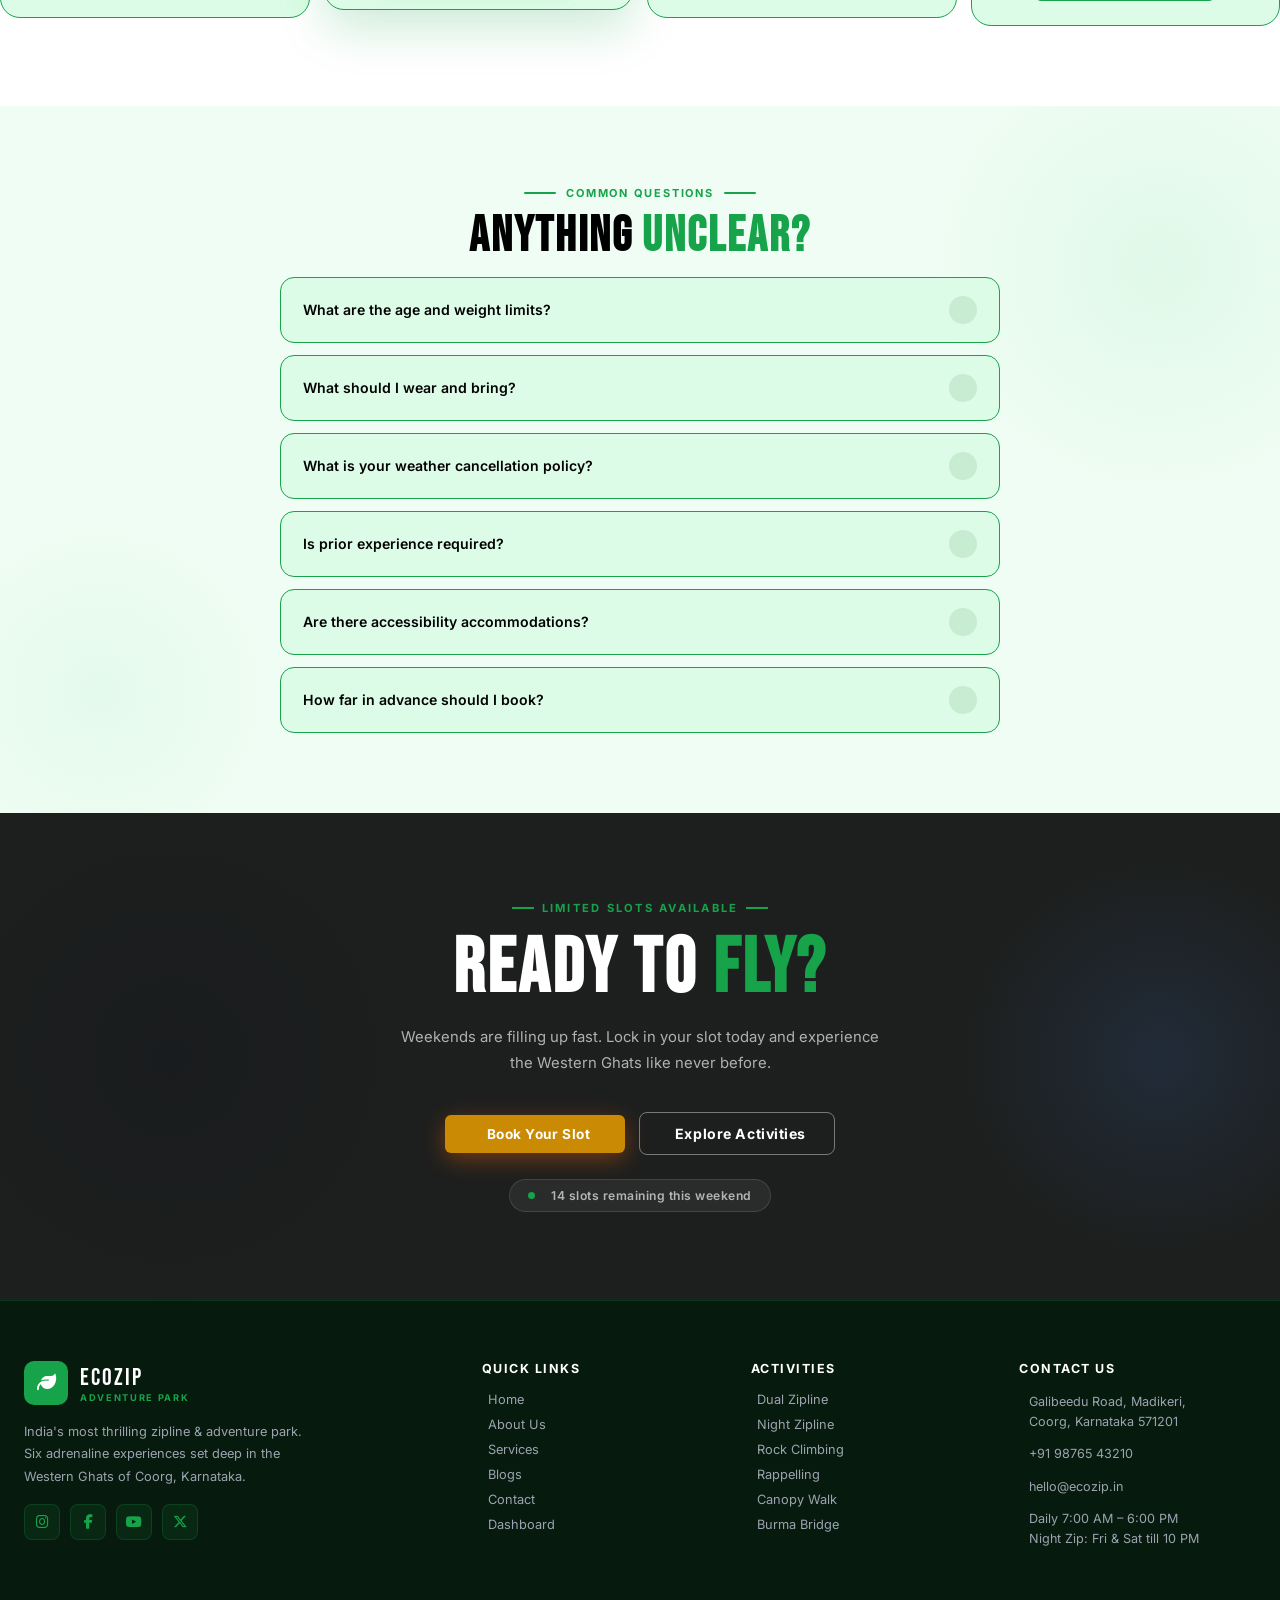
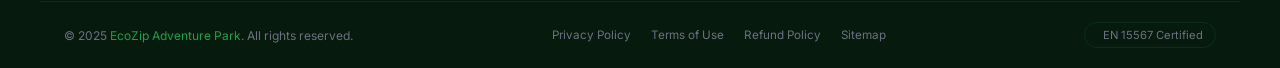
==== commit 25e8d3fc: "updated something" ====
--- a/index.html
+++ b/index.html
@@ -23,76 +23,108 @@
   <div id="navbar"></div>
 
 
-  <section class="hero">
-    <div class="hero-bg-img"></div>
-    <div class="hero-overlay"></div>
-
-    <div class="hero-inner">
-      <div class="hero-tag">
-        <i class="ti ti-map-pin" aria-hidden="true"></i> Coorg, Karnataka · Open Daily
-      </div>
-
-      <h1 class="hero-title">
-        FLY ABOVE<br><span>THE</span> <span class="gold">JUNGLE</span>
-      </h1>
-
-      <p class="hero-desc">
-        India's most thrilling zipline &amp; adventure park. Six adrenaline experiences, zero compromises on safety —
-        set deep in the Western Ghatsgit add .
-      </p>
-
-      <div class="hero-btns">
-        <a href="#pricing" class="btn-gold">
-          <i class="ti ti-calendar-plus" aria-hidden="true"></i> Book Now
-        </a>
-        <a href="#activities" class="btn-outline-white">
-          <i class="ti ti-player-play" aria-hidden="true"></i> Watch Video
-        </a>
-      </div>
-
-
-    </div>
-
-    <div class="hero-scroll" aria-hidden="true">
-      <div class="scroll-dot"></div>
-      <span>Scroll</span>
-    </div>
-  </section>
-  <div class="trust-strip">
-    <div class="trust-track-wrap">
-      <div class="trust-inner" id="trustInner">
-        <div class="trust-item"><i class="ti ti-shield-check" aria-hidden="true"></i> EN 15567 Certified</div>
-        <div class="trust-divider"></div>
-        <div class="trust-item"><i class="ti ti-award" aria-hidden="true"></i> Best Adventure Park 2024</div>
-        <div class="trust-divider"></div>
-        <div class="trust-item"><i class="ti ti-star-filled" style="color:var(--secondary)" aria-hidden="true"></i> 4.9
-          / 5 on Google</div>
-        <div class="trust-divider"></div>
-        <div class="trust-item"><i class="ti ti-first-aid-kit" aria-hidden="true"></i> On-Site Paramedics</div>
-        <div class="trust-divider"></div>
-        <div class="trust-item"><i class="ti ti-leaf" aria-hidden="true"></i> Zero Deforestation</div>
-        <div class="trust-divider"></div>
-        <div class="trust-item"><i class="ti ti-users" aria-hidden="true"></i> 12,000+ Guests Served</div>
-      </div>
-    </div>
+ 
+  <section class="hero-banner">
+  <div class="hero-bg-layer">
+    <img src="../Images/hero-bg.jpg" alt="EcoZip Adventure Park canopy">
   </div>
-
-  <script>
-   
-window.addEventListener('load', () => {
-  document.querySelectorAll('.hero-stat .num[data-target]').forEach(el => {
-    const end = parseInt(el.dataset.target);
-    const suffix = el.dataset.suffix || '';
-    let cur = 0;
-    const step = end / 60;
-    const timer = setInterval(() => {
-      cur = Math.min(cur + step, end);
-      el.textContent = Math.round(cur) + suffix;
-      if (cur >= end) clearInterval(timer);
-    }, 20);
-  });
-});
-  </script>
+  <canvas id="heroParticles"></canvas>
+
+  <div class="container hero-inner">
+    <div class="hero-tag">
+      <i class="fas fa-leaf"></i> Nellore's Premier Adventure Park
+    </div>
+
+    <h1 class="hero-title">
+      Fly Through  <span>Canopy & Wild</span>
+     
+    </h1>
+
+    <p class="hero-sub">
+      12+ zipline routes carved through untouched forest terrain. Book your slot and experience adventure the way it's meant to be — fast, high, and unforgettable.
+    </p>
+
+    <div class="hero-actions">
+      <a href="#booking" class="btn-primary"><i class="fas fa-calendar-check"></i> Book Your Slot</a>
+      <a href="#routes" class="btn-outline"><i class="fas fa-route"></i> Explore Routes</a>
+    </div>
+
+    <div class="hero-stats">
+      <div class="hero-stat">
+        <span>12+</span>
+        <small>Zipline Routes</small>
+      </div>
+      <div class="hero-stat-divider"></div>
+      <div class="hero-stat">
+        <span>50K+</span>
+        <small>Riders Yearly</small>
+      </div>
+      <div class="hero-stat-divider"></div>
+      <div class="hero-stat">
+        <span>4.9★</span>
+        <small>Average Rating</small>
+      </div>
+      <div class="hero-stat-divider"></div>
+      <div class="hero-stat">
+        <span>900m</span>
+        <small>Longest Line</small>
+      </div>
+    </div>
+  </div>
+
+  <div class="hero-scroll-cue">
+    <span></span>
+    <small>Scroll</small>
+  </div>
+
+  <div class="hero-divider"></div>
+</section>
+
+<script>
+(function () {
+  const canvas = document.getElementById('heroParticles');
+  const ctx = canvas.getContext('2d');
+  const hero = canvas.closest('.hero-banner');
+  let w, h, particles = [];
+
+  function resize() {
+    w = canvas.width = hero.offsetWidth;
+    h = canvas.height = hero.offsetHeight;
+  }
+
+  function initParticles() {
+    const count = window.innerWidth < 768 ? 22 : 45;
+    particles = Array.from({ length: count }, () => ({
+      x: Math.random() * w,
+      y: Math.random() * h,
+      r: Math.random() * 2 + 0.6,
+      vy: Math.random() * 0.4 + 0.15,
+      vx: (Math.random() - 0.5) * 0.3,
+      o: Math.random() * 0.5 + 0.2
+    }));
+  }
+
+  function animate() {
+    ctx.clearRect(0, 0, w, h);
+    particles.forEach(p => {
+      p.y -= p.vy;
+      p.x += p.vx;
+      if (p.y < -10) { p.y = h + 10; p.x = Math.random() * w; }
+      ctx.beginPath();
+      ctx.arc(p.x, p.y, p.r, 0, Math.PI * 2);
+      ctx.fillStyle = `rgba(202, 138, 4, ${p.o})`;
+      ctx.fill();
+    });
+    requestAnimationFrame(animate);
+  }
+
+  resize();
+  initParticles();
+  animate();
+
+  window.addEventListener('resize', () => { resize(); initParticles(); });
+})();
+</script>
   <section class="section activities" id="activities">
     <div class="container">
       <div class="eyebrow">What We Offer</div>
--- a/index.css
+++ b/index.css
@@ -1,28 +1,46 @@
-.hero {
-  min-height: 72vh;
-  display: flex;
-  flex-direction: column;
+.hero-banner {
+  position: relative;
+  min-height: 95vh;
+  min-height: 95dvh;
+  display: flex;
   align-items: center;
   justify-content: center;
-  position: relative;
   overflow: hidden;
-  margin-top: 40px;
-  background: var(--hero-bg);
-  padding: 80px 24px 44px;
-  text-align: center;
-}
-
-.hero-bg-img {
+  margin-top: 60px;
+  padding: 100px 0 100px;
+
+  background: url("../Images/hero-bg.jpg") center center / cover no-repeat;
+}
+
+.hero-bg-layer {
   position: absolute;
   inset: 0;
-  background: url('https://images.unsplash.com/photo-1551632811-561732d1e306?w=1400&q=80') center/cover no-repeat;
-  opacity: 0.28;
-}
-
-.hero-overlay {
+  z-index: 0;
+}
+
+.hero-bg-layer img {
+  width: 100%;
+  height: 100%;
+  object-fit: cover;
+  opacity: 0.32;
+  mix-blend-mode: luminosity;
+}
+
+.hero-bg-layer::after {
+  content: '';
   position: absolute;
   inset: 0;
-  background: linear-gradient(180deg, rgba(2, 20, 6, 0.85) 0%, rgba(2, 20, 6, 0.7) 60%, rgba(2, 20, 6, 0.92) 100%);
+  background:
+    linear-gradient(180deg, rgba(2, 13, 5, 0.55) 0%, rgba(2, 13, 5, 0.85) 65%, var(--hero-bg) 100%),
+    radial-gradient(ellipse at 20% 15%, rgba(22, 163, 74, 0.35), transparent 55%),
+    radial-gradient(ellipse at 85% 25%, rgba(202, 138, 4, 0.18), transparent 50%);
+}
+
+#heroParticles {
+  position: absolute;
+  inset: 0;
+  z-index: 1;
+  pointer-events: none;
 }
 
 .hero-inner {
@@ -31,363 +49,290 @@
   display: flex;
   flex-direction: column;
   align-items: center;
-  max-width: 760px;
-  margin: 0 auto;
-  width: 100%;
+  text-align: center;
+  color: #fff;
 }
 
 .hero-tag {
   display: inline-flex;
   align-items: center;
   gap: 8px;
-  font-size: 0.72rem;
+  font-size: 12px;
+  font-weight: 700;
   letter-spacing: 0.14em;
   text-transform: uppercase;
-  color: var(--primary);
-  font-weight: 700;
-  padding: 6px 14px;
-  background: rgba(22, 163, 74, 0.15);
-  border-radius: 20px;
-  margin-bottom: 16px;
-  border: 1px solid rgba(22, 163, 74, 0.3);
+  color: var(--secondary);
+  background: var(--secondary-10);
+  border: 1px solid rgba(202, 138, 4, 0.35);
+  padding: 8px 18px;
+  border-radius: 30px;
+  margin-bottom: 26px;
 }
 
 .hero-title {
   font-family: 'Bebas Neue', sans-serif;
-  font-size: clamp(2.8rem, 7vw, 5.2rem);
-  letter-spacing: 0.04em;
-  color: #fff;
-  line-height: 1;
-  margin-bottom: 16px;
+  font-size: clamp(2.6rem, 6.5vw, 5.4rem);
+  letter-spacing: 0.02em;
+  line-height: 1.05;
+  margin-bottom: 22px;
+  max-width: 900px;
 }
 
 .hero-title span {
   color: var(--primary);
-}
-
-.hero-title .gold {
-  color: var(--secondary);
-}
-
-.hero-desc {
-  font-size: 0.95rem;
-  color: rgba(255, 255, 255, 0.72);
-  line-height: 1.75;
-  margin-bottom: 26px;
-  max-width: 500px;
-}
-
-.hero-btns {
-  display: flex;
-  gap: 14px;
-  flex-wrap: wrap;
-  justify-content: center;
-  margin-bottom: 36px;
-}
-
-
-.btn-outline-white {
-  display: inline-flex;
-  align-items: center;
-  gap: 7px;
-  font-size: 0.85rem;
-  font-weight: 700;
-  padding: 10px 24px;
-  border-radius: 6px;
-  background: transparent;
+  position: relative;
+}
+
+.hero-sub {
+  font-size: 1rem;
+  line-height: 1.8;
+  color: #cbd5c9;
+  max-width: 580px;
+  margin-bottom: 34px;
+}
+
+.hero-actions {
+  display: flex;
+  gap: 16px;
+  margin-bottom: 54px;
+}
+
+.hero-actions .btn-outline {
   color: #fff;
-  border: 1.5px solid rgba(255, 255, 255, 0.5);
-  cursor: pointer;
-  text-decoration: none;
-  transition: background 0.2s, color 0.2s, border-color 0.2s, transform 0.2s;
-  font-family: 'Inter', sans-serif;
-}
-
-.btn-outline-white:hover {
+  border-color: rgba(255, 255, 255, 0.35);
+}
+
+.hero-actions .btn-outline:hover {
   background: #fff;
   color: var(--hero-bg);
   border-color: #fff;
-  transform: translateY(-1px);
-}
-
+}
 
 .hero-stats {
   display: flex;
-  gap: 0;
-  padding-top: 22px;
-  border-top: 1px solid rgba(22, 163, 74, 0.2);
-  width: 100%;
-  justify-content: center;
+  align-items: center;
+  gap: 32px;
+  padding:22px 40px;
+  border-radius: 16px;
+  background: rgba(255, 255, 255, 0.05);
+  border: 1px solid rgba(255, 255, 255, 0.1);
+  backdrop-filter: blur(6px);
 }
 
 .hero-stat {
+  text-align: center;
+}
+
+.hero-stat span {
+  display: block;
+  font-family: 'Bebas Neue', sans-serif;
+  font-size: 1.9rem;
+  color: var(--secondary);
+  letter-spacing: 0.02em;
+}
+
+.hero-stat small {
+  font-size: 0.68rem;
+  letter-spacing: 0.06em;
+  text-transform: uppercase;
+  color: #9fb3a3;
+}
+
+.hero-stat-divider {
+  width: 1px;
+  height: 32px;
+  background: rgba(255, 255, 255, 0.15);
+}
+
+.hero-scroll-cue {
+  position: absolute;
+  bottom: 70px;
+  left: 50%;
+  transform: translateX(-50%);
+  z-index: 2;
   display: flex;
   flex-direction: column;
   align-items: center;
-  padding: 0 32px;
+  gap: 8px;
+}
+
+.hero-scroll-cue span {
+  width: 1px;
+  height: 34px;
+  background: linear-gradient(180deg, var(--secondary), transparent);
   position: relative;
-}
-
-.hero-stat:not(:last-child)::after {
+  overflow: hidden;
+}
+
+.hero-scroll-cue span::after {
   content: '';
   position: absolute;
-  right: 0;
-  top: 10%;
-  bottom: 10%;
-  width: 1px;
-  background: rgba(22, 163, 74, 0.2);
-}
-
-.hero-stat .num {
-  font-family: 'Bebas Neue', sans-serif;
-  font-size: 2.1rem;
-  letter-spacing: 0.04em;
-  color: var(--primary);
-  line-height: 1;
-}
-
-.hero-stat .lbl {
-  font-size: 0.68rem;
-  color: rgba(255, 255, 255, 0.5);
-  text-transform: uppercase;
-  letter-spacing: 0.09em;
-  margin-top: 3px;
-}
-
-
-.hero-scroll {
-  position: absolute;
-  bottom: 18px;
-  left: 50%;
-  transform: translateX(-50%);
-  display: flex;
-  flex-direction: column;
-  align-items: center;
-  gap: 6px;
-  z-index: 3;
-}
-
-.hero-scroll span {
-  font-size: 0.65rem;
+  top: -34px;
+  left: 0;
+  width: 100%;
+  height: 34px;
+  background: linear-gradient(180deg, transparent, #fff);
+  animation: scrollDrip 1.8s infinite;
+}
+
+@keyframes scrollDrip {
+  to { top: 34px; }
+}
+
+.hero-scroll-cue small {
+  font-size: 0.62rem;
   letter-spacing: 0.14em;
   text-transform: uppercase;
-  color: rgba(255, 255, 255, 0.35);
-}
-
-.scroll-dot {
-  width: 24px;
-  height: 38px;
-  border-radius: 12px;
-  border: 1.5px solid rgba(255, 255, 255, 0.2);
-  display: flex;
-  align-items: flex-start;
-  justify-content: center;
-  padding-top: 6px;
-}
-
-.scroll-dot::after {
-  content: '';
-  width: 4px;
-  height: 8px;
-  border-radius: 2px;
-  background: var(--primary);
-  animation: scrolldown 1.8s infinite;
-}
-
-@keyframes scrolldown {
-  0% {
-    transform: translateY(0);
-    opacity: 1;
-  }
-
-  100% {
-    transform: translateY(12px);
-    opacity: 0;
-  }
-}
-
-@keyframes pulse {
-
-  0%,
-  100% {
-    opacity: 1;
-  }
-
-  50% {
-    opacity: 0.3;
-  }
-}
-
-
-.trust-strip {
-  background: var(--sbg2);
-  padding: 20px 0;
-  border-top: 1px solid var(--primary-20);
-  border-bottom: 1px solid var(--primary-20);
-  overflow: hidden;
-}
-
-.trust-inner {
-  display: flex;
-  align-items: center;
-  justify-content: center;
-  gap: 0;
-  flex-wrap: nowrap;
-  max-width: 1140px;
-  margin: 0 auto;
-  padding: 0 24px;
-}
-
-.trust-item {
-  display: flex;
-  align-items: center;
-  gap: 8px;
-  font-size: 0.77rem;
-  font-weight: 600;
-  color: var(--text-second);
-  padding: 0 20px;
-  white-space: nowrap;
-  flex-shrink: 0;
-}
-
-.trust-item i {
-  color: var(--primary);
-  font-size: 1.1rem;
-  flex-shrink: 0;
-}
-
-.trust-divider {
-  width: 1px;
-  height: 24px;
-  background: var(--primary-20);
-  flex-shrink: 0;
-}
-
-@keyframes marquee {
-  0% {
-    transform: translateX(0);
-  }
-
-  100% {
-    transform: translateX(-50%);
-  }
-}
-
-
-@media(max-width:1280px) {
-  .hero {
-    min-height: 68vh;
-    padding: 74px 24px 40px;
-  }
-
-  .hero-stat {
-    padding: 0 26px;
-  }
-}
-
-@media(max-width:1024px) {
-  .hero {
-    min-height: 62vh;
-    padding: 68px 22px 36px;
-  }
-
-  .hero-stat {
-    padding: 0 20px;
-  }
-
-  .hero-stat .num {
-    font-size: 1.9rem;
-  }
-
-  .trust-item {
-    padding: 0 14px;
-    font-size: 0.73rem;
-  }
-}
-
-@media(max-width:768px) {
-  .hero {
-    padding: 64px 20px 36px;
-    min-height: auto;
+  color: #9fb3a3;
+}
+
+.hero-divider {
+  position: absolute;
+  bottom: 0;
+  left: 0;
+  width: 100%;
+  height: 60px;
+  background: var(--sbg1);
+  clip-path: polygon(0 100%, 0 40%, 8% 60%, 18% 30%, 30% 65%, 42% 20%, 55% 55%, 68% 25%, 80% 60%, 92% 35%, 100% 55%, 100% 100%);
+  z-index: 3;
+}
+
+body.dark .hero-divider {
+  background: var(--sbg1);
+}
+
+/* ===== 1280px ===== */
+@media (max-width: 1280px) {
+  .hero-title {
+    font-size: clamp(2.4rem, 6vw, 4.4rem);
   }
 
   .hero-stats {
-    gap: 0;
+    gap: 24px;
+    padding: 20px 30px;
+  }
+}
+
+/* ===== 1024px ===== */
+@media (max-width: 1024px) {
+  .hero-banner {
+    padding: 110px 0 70px;
+  }
+
+  .hero-stats {
     flex-wrap: wrap;
     justify-content: center;
-    padding-top: 18px;
-  }
-
-  .hero-stat {
-    padding: 10px 18px;
-    width: 50%;
-  }
-
-  .hero-stat:not(:last-child)::after {
+    gap: 20px 28px;
+    padding: 18px 26px;
+  }
+
+  .hero-stat-divider:nth-child(6) {
     display: none;
   }
-
-  .hero-stat:nth-child(1),
-  .hero-stat:nth-child(2) {
-    border-bottom: 1px solid rgba(22, 163, 74, 0.15);
-  }
-
-  .hero-scroll {
+}
+
+/* ===== 768px ===== */
+@media (max-width: 768px) {
+  .hero-banner {
+    padding: 100px 0 60px;
+    min-height: auto;
+  }
+
+  .hero-tag {
+    font-size: 10.5px;
+    padding: 7px 14px;
+    margin-bottom: 20px;
+  }
+
+  .hero-title {
+    font-size: clamp(2.1rem, 8vw, 3rem);
+    margin-bottom: 16px;
+  }
+
+  .hero-sub {
+    font-size: 0.9rem;
+    margin-bottom: 26px;
+  }
+
+  .hero-actions {
+    flex-direction: column;
+    width: 100%;
+    max-width: 280px;
+    gap: 12px;
+    margin-bottom: 40px;
+  }
+
+  .hero-actions .btn-primary,
+  .hero-actions .btn-outline {
+    width: 100%;
+    justify-content: center;
+  }
+
+  .hero-stats {
+    gap: 16px 20px;
+    padding: 16px 20px;
+  }
+
+  .hero-stat span {
+    font-size: 1.5rem;
+  }
+
+  .hero-stat-divider {
+    height: 26px;
+  }
+
+  .hero-scroll-cue {
+    bottom: 40px;
+  }
+
+  .hero-divider {
+    height: 40px;
+  }
+}
+
+/* ===== 360px ===== */
+@media (max-width: 360px) {
+  .hero-banner {
+    padding: 90px 0 50px;
+  }
+
+  .hero-title {
+    font-size: 1.9rem;
+  }
+
+  .hero-sub {
+    font-size: 0.84rem;
+    max-width: 320px;
+  }
+
+  .hero-stats {
+    gap: 12px 16px;
+    padding: 14px 16px;
+    border-radius: 12px;
+  }
+
+  .hero-stat span {
+    font-size: 1.25rem;
+  }
+
+  .hero-stat small {
+    font-size: 0.58rem;
+  }
+
+  .hero-stat-divider {
+    height: 22px;
+  }
+
+  .hero-scroll-cue {
     display: none;
   }
-
-  .trust-strip {
-    padding: 0;
-  }
-
-  .trust-track-wrap {
-    overflow: hidden;
-    width: 100%;
-  }
-
-  .trust-inner {
-    animation: marquee 18s linear infinite;
-    width: max-content;
-    justify-content: flex-start;
-    padding: 16px 0;
-  }
-}
-
-@media(max-width:360px) {
-  .hero {
-    padding: 56px 14px 30px;
-  }
-
-  .hero-title {
-    font-size: clamp(2.2rem, 9vw, 2.8rem);
-  }
-
-  .hero-desc {
-    font-size: 0.86rem;
-  }
-
-  .hero-btns {
-    flex-direction: column;
-    align-items: center;
-    width: 80%;
-    margin: 0 auto;
-  }
-
-  .btn-gold,
-  .btn-outline-white {
-    width: 80%;
-    justify-content: center;
-  }
-
-  .hero-stat {
-    width: 50%;
-    padding: 8px 10px;
-  }
-
-  .hero-stat .num {
-    font-size: 1.7rem;
-  }
-}
+}
+
+
+
+
+
+
 
 .activities {
   background: var(--sbg1);
@@ -863,10 +808,8 @@
   content: '';
   position: absolute;
   inset: 0;
-  background: linear-gradient(135deg,
-      rgba(0, 0, 0, 0.82) 0%,
-      rgba(0, 0, 0, 0.70) 50%,
-      rgba(0, 0, 0, 0.78) 100%);
+  background: linear-gradient(rgba(5, 46, 22, 0.75),
+      rgba(5, 46, 22, 0.75));
   z-index: 1;
 }
 
@@ -954,14 +897,15 @@
   gap: 14px;
   padding: 13px 18px;
   border-radius: 12px;
-  background: rgba(59, 130, 246, 0.08);
-  border: 1px solid rgba(59, 130, 246, 0.2);
+  background: linear-gradient(rgba(5, 46, 22, 0.75),
+      rgba(5, 46, 22, 0.75));
+  border: 1px solid var(--primary);
   transition: background 0.3s ease, border-color 0.3s ease, transform 0.3s ease;
 }
 
 .cert-item:hover {
-  background: rgba(59, 130, 246, 0.14);
-  border-color: rgba(59, 130, 246, 0.38);
+  background: rgba(34, 197, 94, 0.14);
+  border-color: rgba(34, 197, 94, 0.38);
   transform: translateX(4px);
 }
 
@@ -985,8 +929,9 @@
 }
 
 .safety-stat {
-  background: rgba(59, 130, 246, 0.07);
-  border: 1px solid rgba(59, 130, 246, 0.18);
+  background: linear-gradient(rgba(5, 46, 22, 0.75),
+      rgba(5, 46, 22, 0.75));
+  border: 1px solid var(--primary);
   border-radius: 18px;
   padding: 32px 20px;
   text-align: center;
@@ -995,10 +940,14 @@
   transition: transform 0.3s ease, box-shadow 0.3s ease, border-color 0.3s ease;
 }
 
+ 
+
+
+
 .safety-stat:hover {
   transform: translateY(-5px);
-  box-shadow: 0 16px 44px rgba(59, 130, 246, 0.15);
-  border-color: rgba(59, 130, 246, 0.35);
+  background: rgba(34, 197, 94, 0.14);
+  border-color: var(--primary);
 }
 
 
@@ -1009,7 +958,7 @@
   left: 0;
   right: 0;
   height: 3px;
-  background: linear-gradient(90deg, var(--primary), rgba(59, 130, 246, 0.25));
+ background: linear-gradient(90deg, var(--primary), rgba(34, 197, 94, 0.25));
   transform: scaleX(0);
   transform-origin: left;
   transition: transform 0.4s ease;
@@ -1029,9 +978,11 @@
   width: 90px;
   height: 90px;
   border-radius: 50%;
-  background: radial-gradient(circle,
-      rgba(59, 130, 246, 0.14),
-      transparent 70%);
+ background: radial-gradient(
+  circle,
+  rgba(34, 197, 94, 0.14),
+  transparent 70%
+);
   pointer-events: none;
 }
 
@@ -1055,7 +1006,7 @@
 
 @media (max-width: 1280px) {
   .safety {
-    padding: 72px 0;
+    padding: 72px 10px;
   }
 
   .safety-inner {
@@ -1085,7 +1036,7 @@
 
 @media (max-width: 1024px) {
   .safety {
-    padding: 64px 0;
+    padding: 64px 1px0;
   }
 
   .safety-inner {
@@ -1139,7 +1090,7 @@
 
 @media (max-width: 768px) {
   .safety {
-    padding: 56px 0;
+    padding: 56px 10px;
   }
 
   .safety-inner {
@@ -1191,7 +1142,7 @@
 
 @media (max-width: 360px) {
   .safety {
-    padding: 44px 0;
+    padding: 44px 10px;
   }
 
   .safety-left .eyebrow {
@@ -1351,7 +1302,7 @@
   background: var(--card-bg);
   border-radius: 18px;
   overflow: hidden;
-  border: 1px solid rgba(59, 130, 246, 0.1);
+  border: 1px solid var(--primary);
   display: flex;
   flex-direction: column;
   transition:
@@ -1361,8 +1312,8 @@
 }
 
 .event-card:hover {
-  border-color: rgba(59, 130, 246, 0.35);
-  box-shadow: 0 20px 52px rgba(59, 130, 246, 0.15);
+  border-color: var(--primary);
+  box-shadow: 0 20px 52px rgba(8, 113, 28, 0.15);
 }
 
 
@@ -1409,7 +1360,7 @@
   border-radius: 20px;
   text-transform: uppercase;
   letter-spacing: 0.1em;
-  box-shadow: 0 4px 12px rgba(59, 130, 246, 0.4);
+  box-shadow: 0 4px 12px rgba(10, 97, 25, 0.4);
   z-index: 1;
 }
 
@@ -1453,7 +1404,7 @@
   align-items: center;
   justify-content: space-between;
   padding-top: 14px;
-  border-top: 1px solid rgba(59, 130, 246, 0.1);
+  border-top: 1px solid rgba(28, 108, 12, 0.1);
 }
 
 .event-price {
@@ -1761,7 +1712,7 @@
   height: 700px;
   border-radius: 50%;
   background: radial-gradient(circle,
-      rgba(59, 130, 246, 0.07) 0%,
+      rgba(10, 99, 15, 0.07) 0%,
       transparent 70%);
   pointer-events: none;
 }
@@ -1828,7 +1779,7 @@
   background: var(--card-bg);
   border-radius: 20px;
   padding: 0 20px 28px;
-  border: 1px solid rgba(59, 130, 246, 0.1);
+  border: 1px solid var(--primary);
   position: relative;
   overflow: hidden;
   display: flex;
@@ -1843,34 +1794,35 @@
 
 .price-card:hover {
   transform: translateY(-6px);
-  border-color: rgba(59, 130, 246, 0.32);
-  box-shadow: 0 20px 50px rgba(59, 130, 246, 0.12);
+  border-color: var(--primary);
+  box-shadow: 0 20px 50px rgba(22, 163, 74, 0.22);
 }
 
 
 .price-top-bar {
   width: 100%;
   height: 3px;
-  background: rgba(59, 130, 246, 0.18);
+ background: rgba(34, 197, 94, 0.18);
   margin-bottom: 0;
   flex-shrink: 0;
   transition: background 0.3s ease;
 }
 
 .price-card:hover .price-top-bar {
-  background: rgba(59, 130, 246, 0.45);
+background: rgba(21, 128, 61, 0.18);
+
 }
 
 
 .price-card.featured {
   border-color: var(--primary);
-  box-shadow: 0 18px 48px rgba(59, 130, 246, 0.18);
+  box-shadow: 0 18px 48px rgba(22, 163, 74, 0.22);
   transform: translateY(-8px);
 }
 
 .price-card.featured:hover {
   transform: translateY(-14px);
-  box-shadow: 0 28px 64px rgba(59, 130, 246, 0.22);
+  box-shadow: 0 28px 64px rgba(22, 163, 74, 0.22);
 }
 
 .price-card.featured .price-top-bar {
@@ -1896,12 +1848,11 @@
   border-radius: 20px;
   background: var(--primary);
   color: #fff;
-  box-shadow: 0 4px 12px rgba(59, 130, 246, 0.35);
-}
-
+  box-shadow: 0 4px 12px rgba(22, 163, 74, 0.22);
+}
 .price-badge.gold {
   background: var(--seconday);
-  box-shadow: 0 4px 12px rgba(255, 106, 0, 0.35);
+  box-shadow: 0 4px 12px rgba(22, 163, 74, 0.22);
 }
 
 
@@ -1941,7 +1892,7 @@
   width: 36px;
   height: 2px;
   border-radius: 2px;
-  background: rgba(59, 130, 246, 0.2);
+  background:  rgba(21, 128, 61, 0.18);
   margin: 14px auto;
 }
 
@@ -1962,10 +1913,11 @@
   list-style: none;
   display: flex;
   flex-direction: column;
+  align-items: center;
   gap: 10px;
   margin-bottom: 24px;
   width: 100%;
-  text-align: left;
+  text-align: center;
 }
 
 .price-features li {
@@ -1980,7 +1932,7 @@
   width: 18px;
   height: 18px;
   border-radius: 50%;
-  background: rgba(59, 130, 246, 0.1);
+  background:  rgba(21, 128, 61, 0.18);
   display: flex;
   align-items: center;
   justify-content: center;
@@ -1993,7 +1945,7 @@
 }
 
 .price-card.featured .tick {
-  background: rgba(59, 130, 246, 0.18);
+  background:  rgba(21, 128, 61, 0.18);
 }
 
 
@@ -2041,15 +1993,14 @@
   border: none;
   transition: opacity 0.3s ease, transform 0.2s ease, box-shadow 0.3s ease;
   letter-spacing: 0.04em;
-  box-shadow: 0 6px 20px rgba(59, 130, 246, 0.35);
-
+  box-shadow: 0 6px 20px rgba(22, 163, 74, 0.22);
   width: 180px;
 }
 
 .btn-primary:hover {
   opacity: 0.88;
   transform: translateY(-1px);
-  box-shadow: 0 10px 28px rgba(59, 130, 246, 0.45);
+  box-shadow: 0 10px 28px rgba(22, 163, 74, 0.22);
 }
 
 .btn-gold {
@@ -2349,9 +2300,11 @@
   width: 480px;
   height: 480px;
   border-radius: 50%;
-  background: radial-gradient(circle,
-      rgba(59, 130, 246, 0.08) 0%,
-      transparent 70%);
+  background: radial-gradient(
+  circle,
+  rgba(34, 197, 94, 0.08) 0%,
+  transparent 70%
+);
   pointer-events: none;
 }
 
@@ -2363,9 +2316,11 @@
   width: 360px;
   height: 360px;
   border-radius: 50%;
-  background: radial-gradient(circle,
-      rgba(59, 130, 246, 0.06) 0%,
-      transparent 70%);
+background: radial-gradient(
+  circle,
+  rgba(34, 197, 94, 0.06) 0%,
+  transparent 70%
+);
   pointer-events: none;
 }
 
@@ -2390,18 +2345,18 @@
 .faq-item {
   background: var(--card-bg);
   border-radius: 14px;
-  border: 1px solid rgba(59, 130, 246, 0.1);
+  border: 1px solid var(--primary);
   overflow: hidden;
   transition: border-color 0.3s ease, box-shadow 0.3s ease;
 }
 
 .faq-item:hover {
-  border-color: rgba(59, 130, 246, 0.25);
+  border-color: var(--primary);
 }
 
 .faq-item.open {
-  border-color: rgba(59, 130, 246, 0.35);
-  box-shadow: 0 8px 28px rgba(59, 130, 246, 0.1);
+  border-color: var(--primary);
+  box-shadow: 0 8px 28px  rgba(22, 163, 74, 0.22);
 }
 
 
@@ -2416,13 +2371,6 @@
   transition: background 0.25s ease;
 }
 
-.faq-q:hover {
-  background: rgba(59, 130, 246, 0.04);
-}
-
-.faq-item.open .faq-q {
-  background: rgba(59, 130, 246, 0.06);
-}
 
 .faq-q span {
   font-size: 0.9rem;
@@ -2435,7 +2383,13 @@
 .faq-item.open .faq-q span {
   color: var(--primary);
 }
-
+.faq-q:hover {
+  background: rgba(34, 197, 94, 0.04);
+}
+
+.faq-item.open .faq-q {
+  background: rgba(34, 197, 94, 0.06);
+}
 
 .faq-q i {
   color: var(--primary);
@@ -2444,7 +2398,7 @@
   width: 28px;
   height: 28px;
   border-radius: 50%;
-  background: rgba(59, 130, 246, 0.1);
+  background: rgba(16, 95, 23, 0.1);
   display: flex;
   align-items: center;
   justify-content: center;
@@ -2473,7 +2427,7 @@
   font-size: 0.84rem;
   line-height: 1.75;
   color: var(--text-second);
-  border-top: 1px solid rgba(59, 130, 246, 0.08);
+  border-top: 1px solid rgba(11, 128, 64, 0.08);
   padding-top: 14px;
 }
 
@@ -2670,18 +2624,14 @@
   transform: scale(1.08);
 }
 
-
 .cta-banner-overlay {
   position: absolute;
   inset: 0;
   background: linear-gradient(135deg,
       rgba(0, 0, 0, 0.88) 0%,
-      rgba(10, 30, 60, 0.82) 50%,
       rgba(0, 0, 0, 0.88) 100%);
   z-index: 1;
 }
-
-
 .cta-banner::before {
   content: '';
   position: absolute;
--- a/global.css
+++ b/global.css
@@ -1,3 +1,35 @@
+
+*{
+  margin:0;
+  padding:0;
+  box-sizing:border-box;
+}
+
+html,
+body{
+  width:100%;
+ 
+}
+.page-wrapper {
+  overflow-x: hidden;
+}
+
+@media(max-width:360px) {
+  body {
+    padding: 0 10px;
+  }
+}
+
+@media(max-width:768px) {
+  body {
+    padding: 0 10px;
+  }
+}
+@media(max-width:1024px) {
+  body {
+    padding: 0 10px;
+  }
+}
 :root {
   --primary: #16a34a;
   --secondary: #ca8a04;
@@ -203,4 +235,4 @@
 .btn-gold:hover {
   opacity: 0.88;
   transform: translateY(-1px);
-}+}
--- a/css/navbar.css
+++ b/css/navbar.css
@@ -57,17 +57,7 @@
   overflow: hidden;
 }
 
-.ez-logo-icon::after {
-  content: '';
-  position: absolute;
-  top: -6px;
-  right: -6px;
-  width: 16px;
-  height: 16px;
-  border-radius: 50%;
-  background: var(--secondary);
-  opacity: 0.8;
-}
+
 
 .ez-logo-text {
   display: flex;
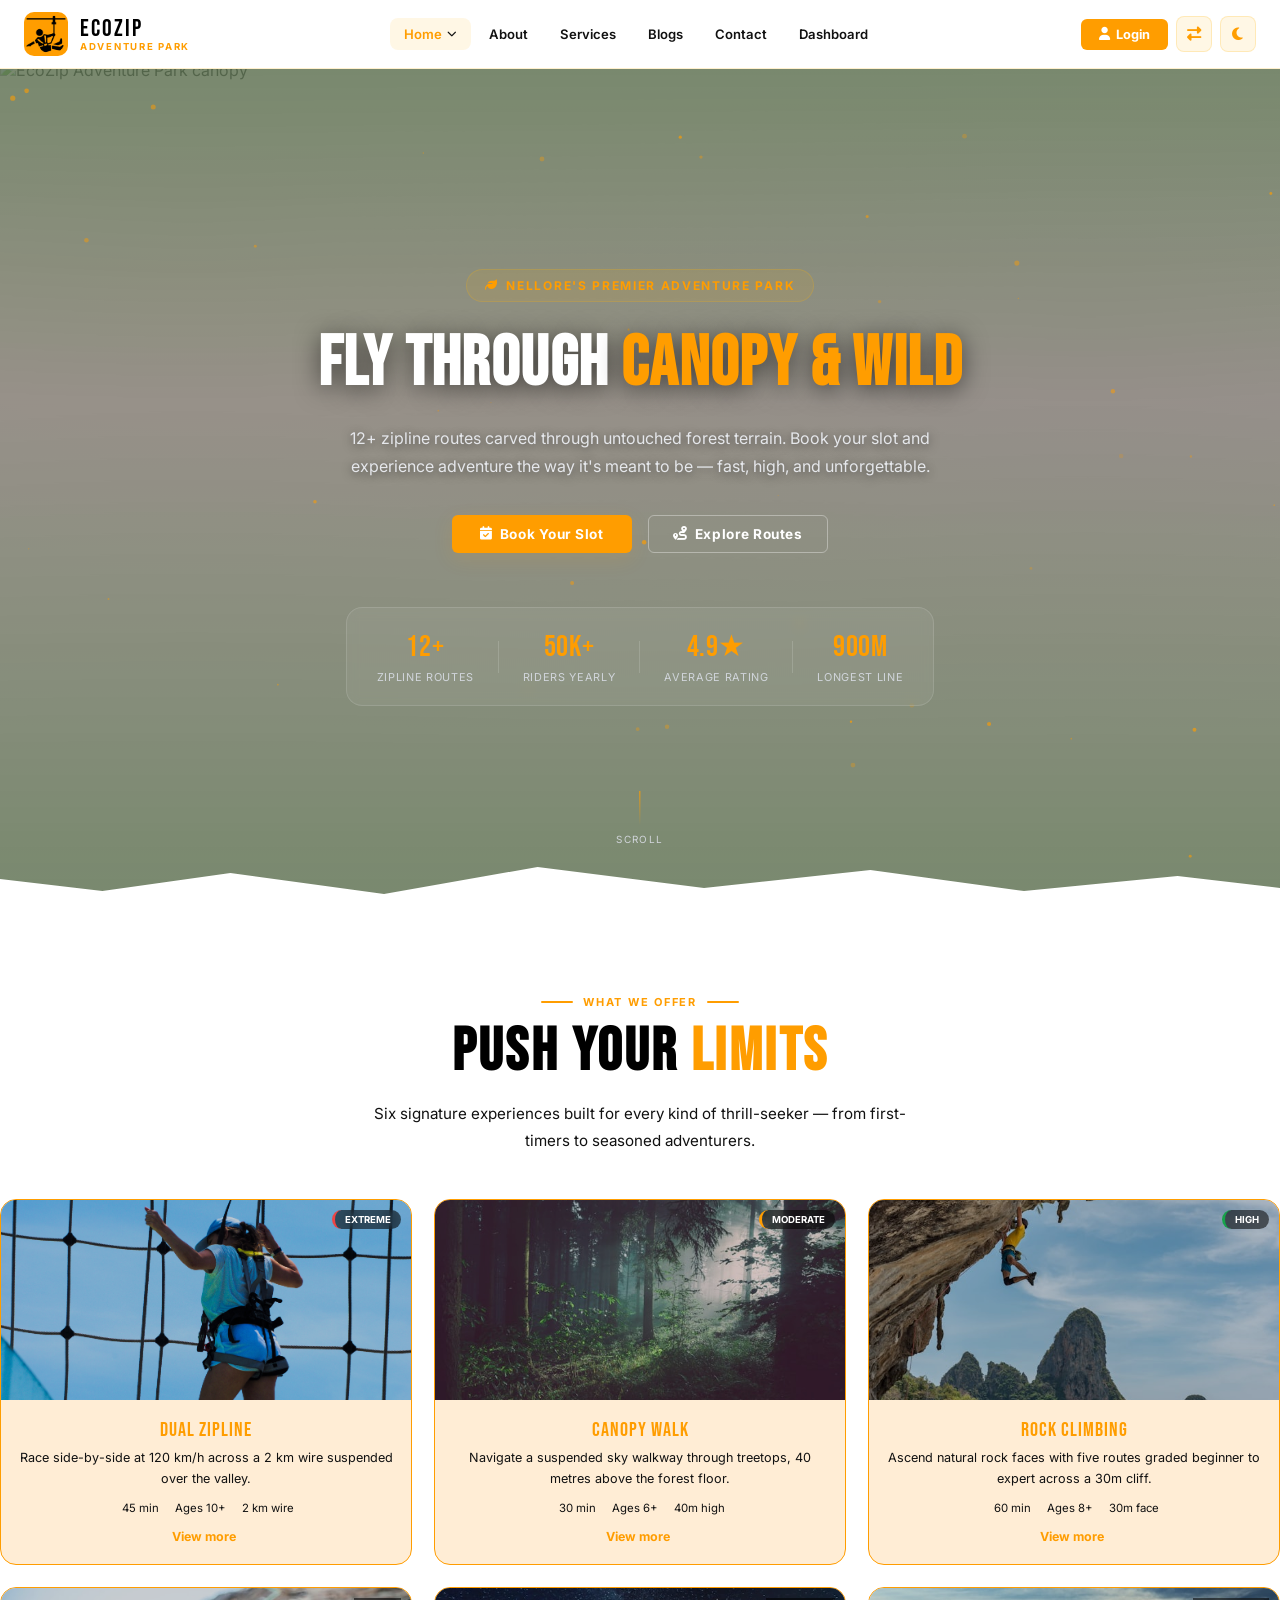
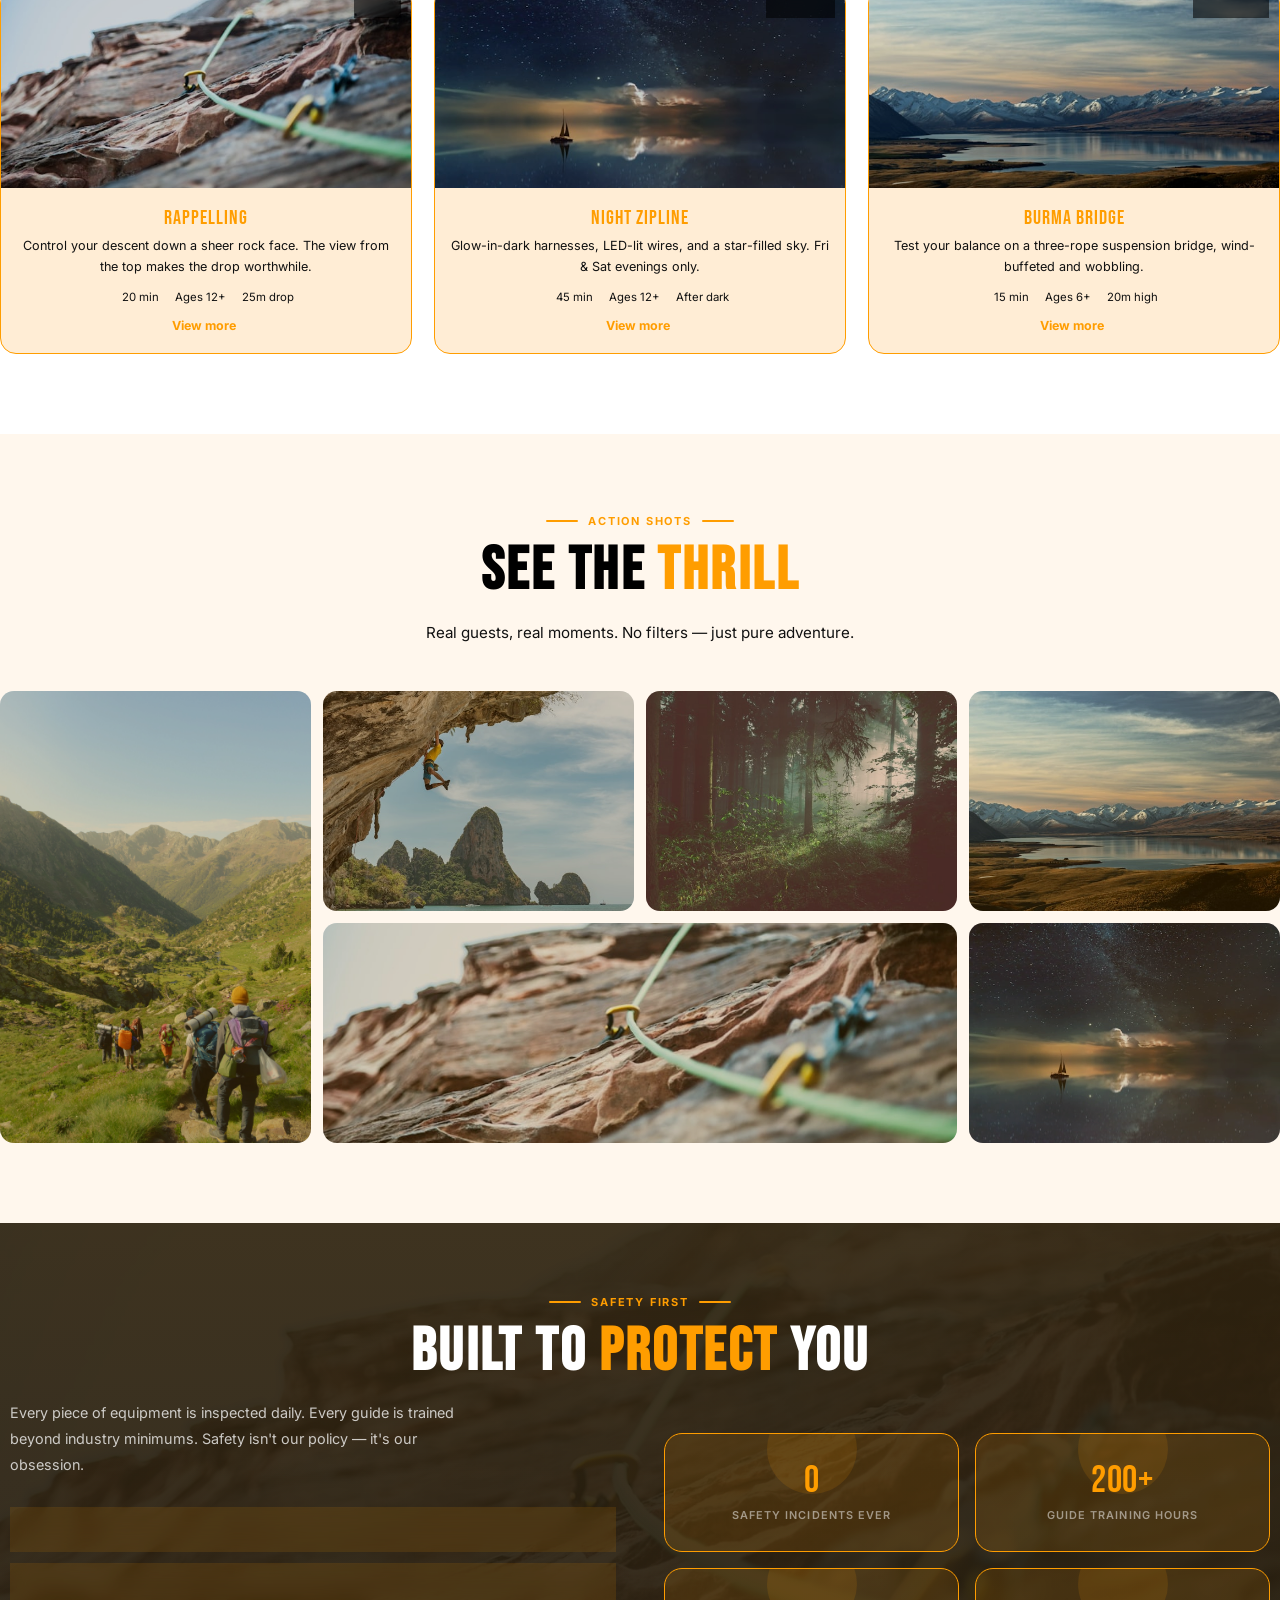
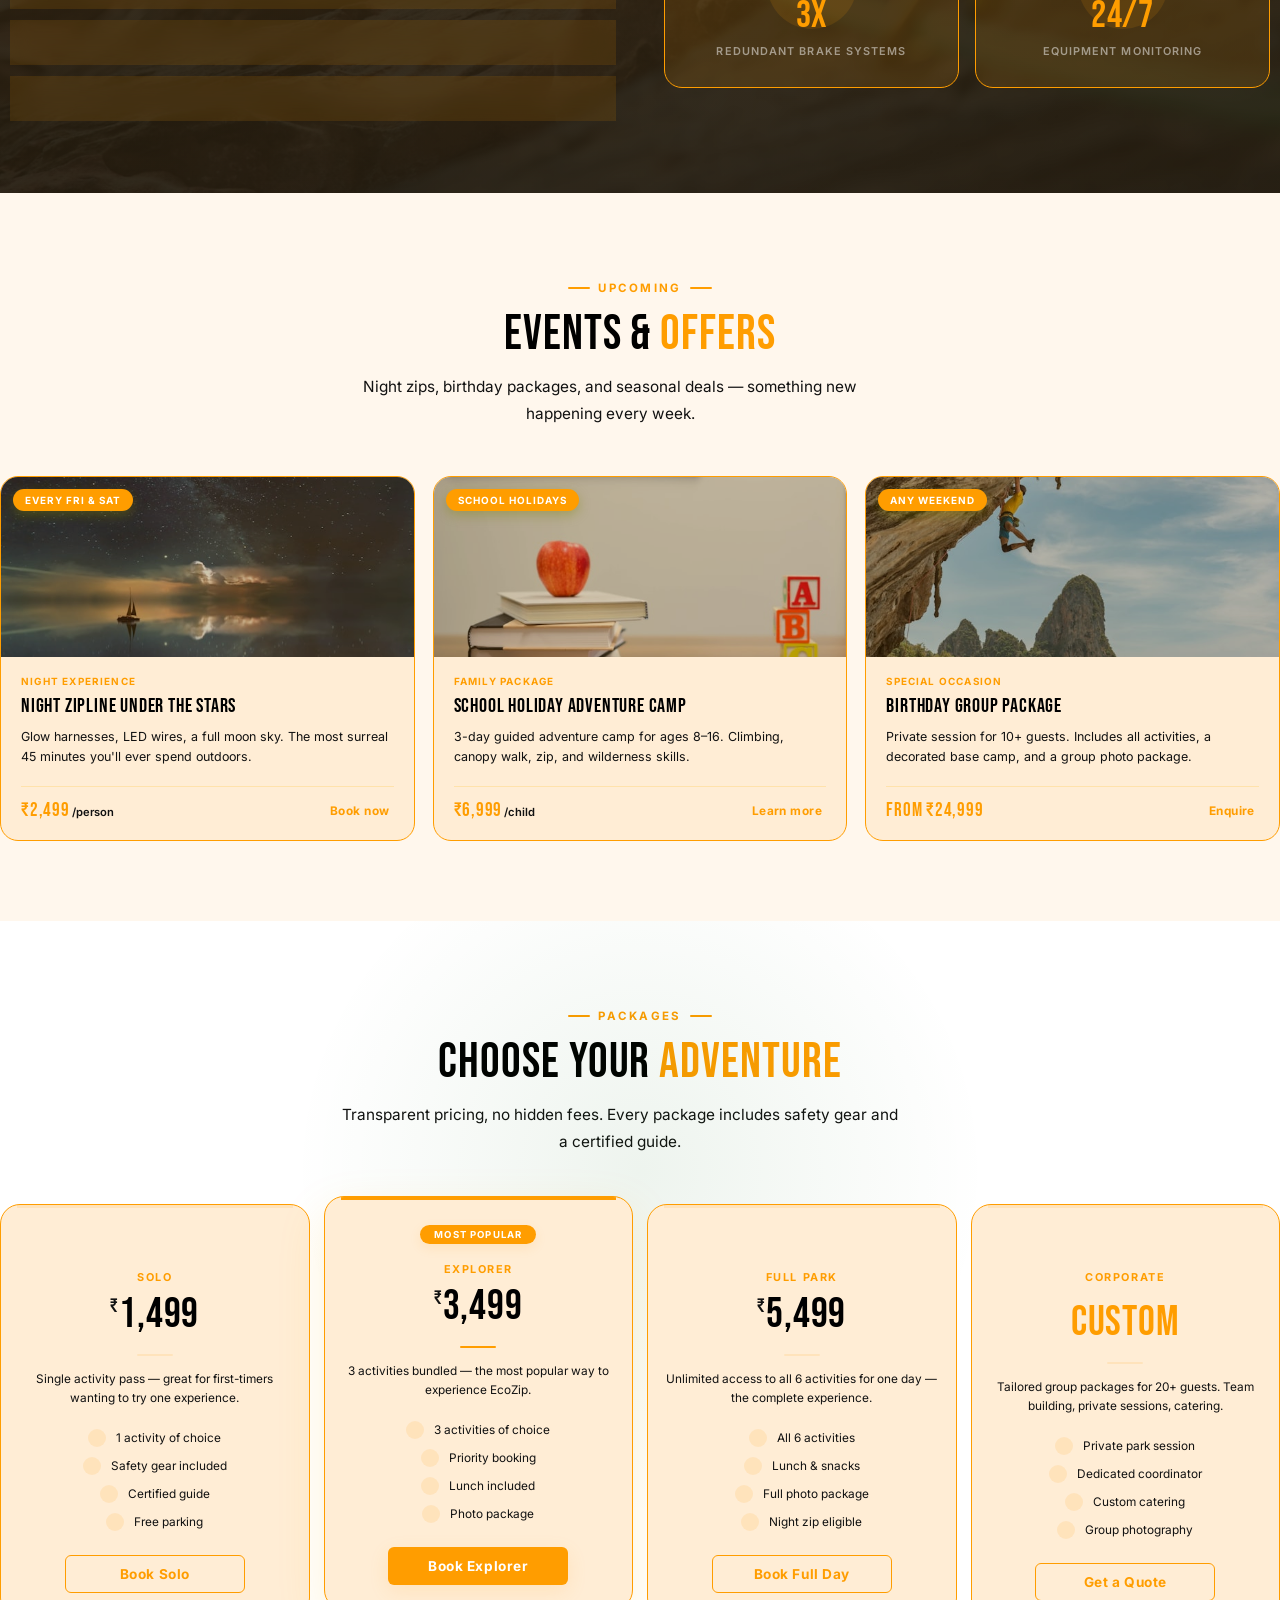
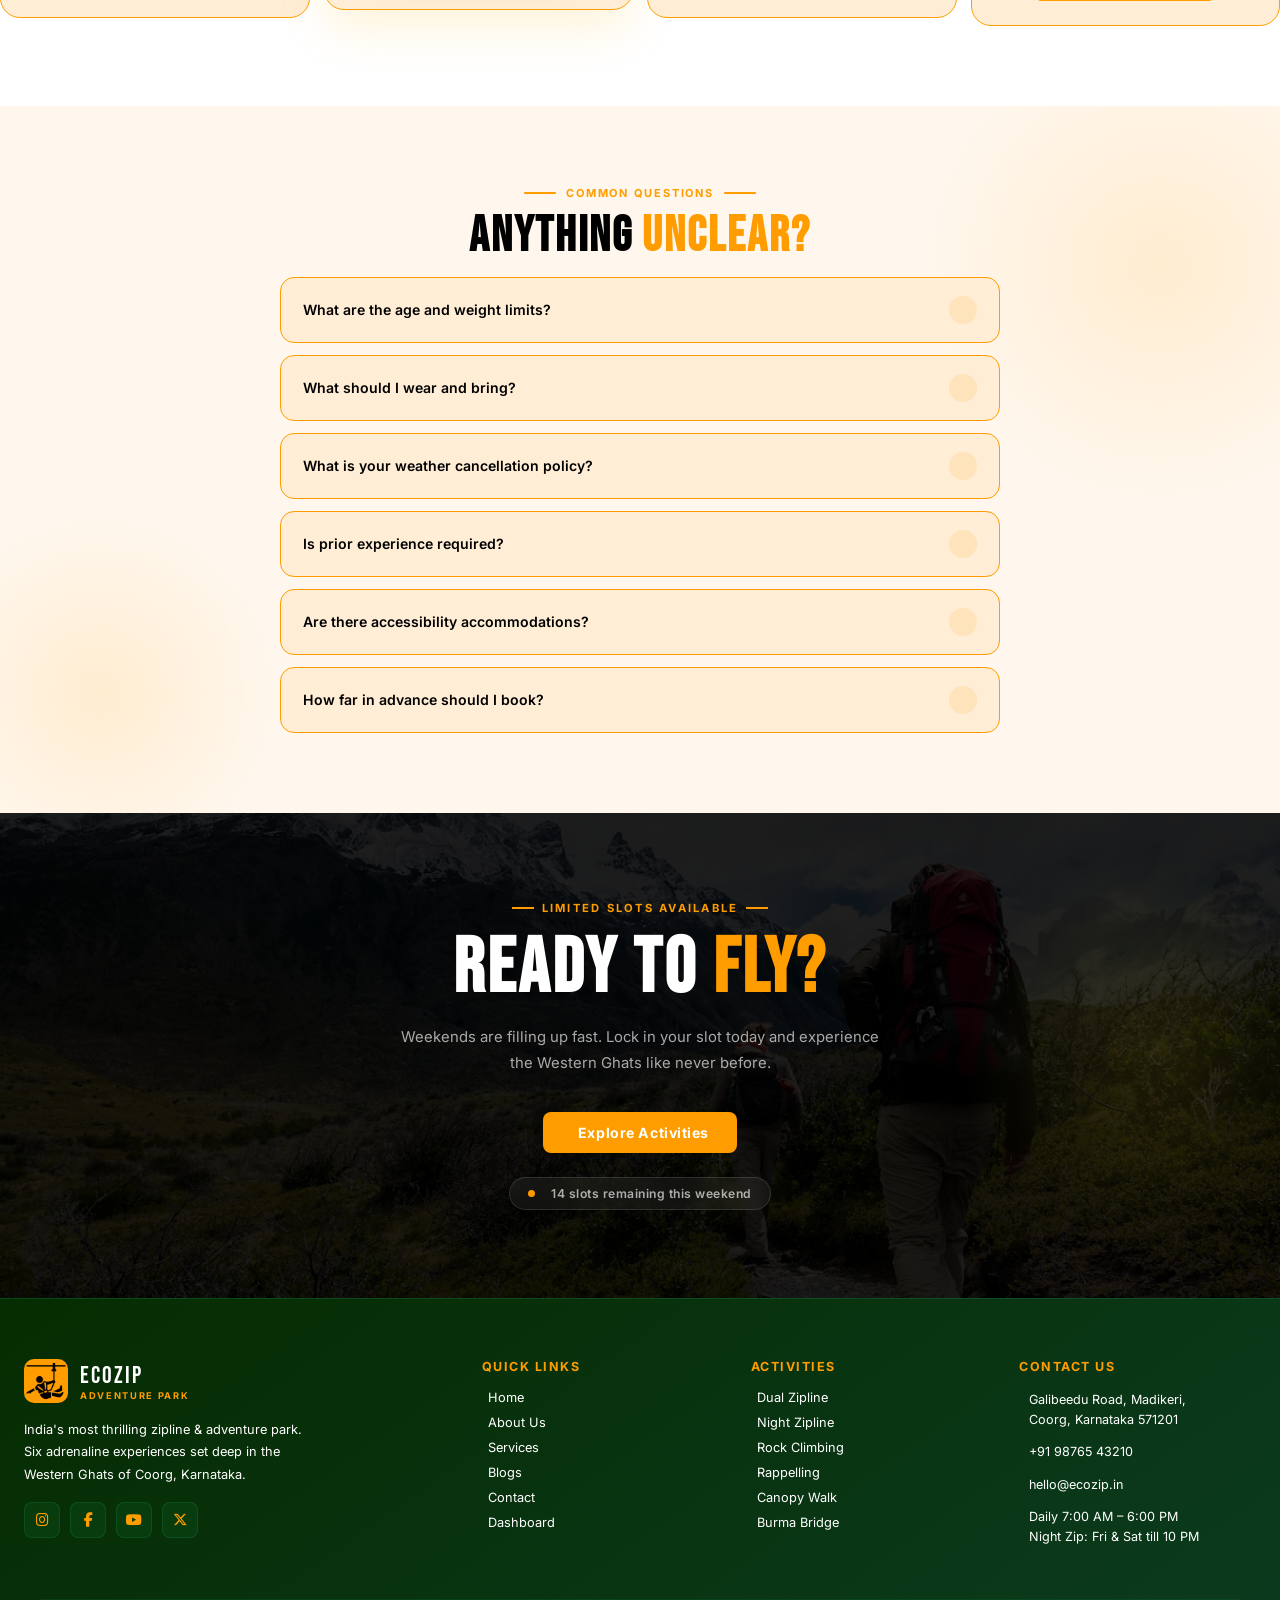
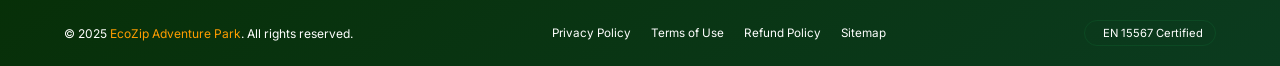
==== commit 88bb6b2e: "updated something" ====
--- a/index.html
+++ b/index.html
@@ -21,110 +21,116 @@
 
 <body>
   <div id="navbar"></div>
-
-
- 
   <section class="hero-banner">
-  <div class="hero-bg-layer">
-    <img src="../Images/hero-bg.jpg" alt="EcoZip Adventure Park canopy">
-  </div>
-  <canvas id="heroParticles"></canvas>
-
-  <div class="container hero-inner">
-    <div class="hero-tag">
-      <i class="fas fa-leaf"></i> Nellore's Premier Adventure Park
-    </div>
-
-    <h1 class="hero-title">
-      Fly Through  <span>Canopy & Wild</span>
-     
-    </h1>
-
-    <p class="hero-sub">
-      12+ zipline routes carved through untouched forest terrain. Book your slot and experience adventure the way it's meant to be — fast, high, and unforgettable.
-    </p>
-
-    <div class="hero-actions">
-      <a href="#booking" class="btn-primary"><i class="fas fa-calendar-check"></i> Book Your Slot</a>
-      <a href="#routes" class="btn-outline"><i class="fas fa-route"></i> Explore Routes</a>
-    </div>
-
-    <div class="hero-stats">
-      <div class="hero-stat">
-        <span>12+</span>
-        <small>Zipline Routes</small>
-      </div>
-      <div class="hero-stat-divider"></div>
-      <div class="hero-stat">
-        <span>50K+</span>
-        <small>Riders Yearly</small>
-      </div>
-      <div class="hero-stat-divider"></div>
-      <div class="hero-stat">
-        <span>4.9★</span>
-        <small>Average Rating</small>
-      </div>
-      <div class="hero-stat-divider"></div>
-      <div class="hero-stat">
-        <span>900m</span>
-        <small>Longest Line</small>
-      </div>
-    </div>
-  </div>
-
-  <div class="hero-scroll-cue">
-    <span></span>
-    <small>Scroll</small>
-  </div>
-
-  <div class="hero-divider"></div>
-</section>
-
-<script>
-(function () {
-  const canvas = document.getElementById('heroParticles');
-  const ctx = canvas.getContext('2d');
-  const hero = canvas.closest('.hero-banner');
-  let w, h, particles = [];
-
-  function resize() {
-    w = canvas.width = hero.offsetWidth;
-    h = canvas.height = hero.offsetHeight;
-  }
-
-  function initParticles() {
-    const count = window.innerWidth < 768 ? 22 : 45;
-    particles = Array.from({ length: count }, () => ({
-      x: Math.random() * w,
-      y: Math.random() * h,
-      r: Math.random() * 2 + 0.6,
-      vy: Math.random() * 0.4 + 0.15,
-      vx: (Math.random() - 0.5) * 0.3,
-      o: Math.random() * 0.5 + 0.2
-    }));
-  }
-
-  function animate() {
-    ctx.clearRect(0, 0, w, h);
-    particles.forEach(p => {
-      p.y -= p.vy;
-      p.x += p.vx;
-      if (p.y < -10) { p.y = h + 10; p.x = Math.random() * w; }
-      ctx.beginPath();
-      ctx.arc(p.x, p.y, p.r, 0, Math.PI * 2);
-      ctx.fillStyle = `rgba(202, 138, 4, ${p.o})`;
-      ctx.fill();
-    });
-    requestAnimationFrame(animate);
-  }
-
-  resize();
-  initParticles();
-  animate();
-
-  window.addEventListener('resize', () => { resize(); initParticles(); });
-})();
-</script>
+    <div class="hero-bg-layer">
+      <img src="../Images/hero-bg5.jpg" alt="EcoZip Adventure Park canopy">
+    </div>
+    <canvas id="heroParticles"></canvas>
+
+    <div class="container hero-inner">
+      <div class="hero-tag">
+        <i class="fas fa-leaf"></i> Nellore's Premier Adventure Park
+      </div>
+
+      <h1 class="hero-title">
+        Fly Through <span>Canopy & Wild</span>
+      </h1>
+
+      <p class="hero-sub">
+        12+ zipline routes carved through untouched forest terrain. Book your slot and experience adventure the way it's
+        meant to be — fast, high, and unforgettable.
+      </p>
+
+      <div class="hero-actions">
+        <a href="#booking" class="btn-primary"><i class="fas fa-calendar-check"></i> Book Your Slot</a>
+        <a href="#routes" class="btn-outline"><i class="fas fa-route"></i> Explore Routes</a>
+      </div>
+
+      <div class="hero-stats">
+        <div class="hero-stat">
+          <span>12+</span>
+          <small>Zipline Routes</small>
+        </div>
+        <div class="hero-stat-divider"></div>
+        <div class="hero-stat">
+          <span>50K+</span>
+          <small>Riders Yearly</small>
+        </div>
+        <div class="hero-stat-divider"></div>
+        <div class="hero-stat">
+          <span>4.9★</span>
+          <small>Average Rating</small>
+        </div>
+        <div class="hero-stat-divider"></div>
+        <div class="hero-stat">
+          <span>900m</span>
+          <small>Longest Line</small>
+        </div>
+      </div>
+    </div>
+
+    <div class="hero-scroll-cue">
+      <span></span>
+      <small>Scroll</small>
+    </div>
+
+    <div class="hero-divider"></div>
+  </section>
+  <script>
+    (function () {
+      const canvas = document.getElementById('heroParticles');
+      const ctx = canvas.getContext('2d');
+      const hero = canvas.closest('.hero-banner');
+      let w, h, particles = [];
+
+      function getPrimaryRGB() {
+        const hex = getComputedStyle(document.documentElement)
+          .getPropertyValue('--primary').trim() || '#FF9D00';
+        const r = parseInt(hex.slice(1, 3), 16);
+        const g = parseInt(hex.slice(3, 5), 16);
+        const b = parseInt(hex.slice(5, 7), 16);
+        return `${r}, ${g}, ${b}`;
+      }
+
+      function resize() {
+        w = canvas.width = hero.offsetWidth;
+        h = canvas.height = hero.offsetHeight;
+      }
+
+      function initParticles() {
+        const count = window.innerWidth < 768 ? 22 : 45;
+        particles = Array.from({ length: count }, () => ({
+          x: Math.random() * w,
+          y: Math.random() * h,
+          r: Math.random() * 2 + 0.6,
+          vy: Math.random() * 0.4 + 0.15,
+          vx: (Math.random() - 0.5) * 0.3,
+          o: Math.random() * 0.5 + 0.2
+        }));
+      }
+
+      function animate() {
+        const rgb = getPrimaryRGB();
+        ctx.clearRect(0, 0, w, h);
+        particles.forEach(p => {
+          p.y -= p.vy;
+          p.x += p.vx;
+          if (p.y < -10) { p.y = h + 10; p.x = Math.random() * w; }
+          ctx.beginPath();
+          ctx.arc(p.x, p.y, p.r, 0, Math.PI * 2);
+          ctx.fillStyle = `rgba(${rgb}, ${p.o})`;
+          ctx.fill();
+        });
+        requestAnimationFrame(animate);
+      }
+
+      resize();
+      initParticles();
+      animate();
+
+      window.addEventListener('resize', () => { resize(); initParticles(); });
+    })();
+  </script>
   <section class="section activities" id="activities">
     <div class="container">
       <div class="eyebrow">What We Offer</div>
@@ -742,10 +748,7 @@
         never before.</p>
 
       <div class="cta-btns">
-        <a href="#pricing" class="btn-gold">
-          <i class="ti ti-calendar-plus"></i>
-          Book Your Slot
-        </a>
+
         <a href="#activities" class="btn-ghost">
           <i class="ti ti-binoculars"></i>
           Explore Activities
--- a/index.css
+++ b/index.css
@@ -8,8 +8,7 @@
   overflow: hidden;
   margin-top: 60px;
   padding: 100px 0 100px;
-
-  background: url("../Images/hero-bg.jpg") center center / cover no-repeat;
+  background: url("../Images/hero-bg5.jpg") center center / cover no-repeat;
 }
 
 .hero-bg-layer {
@@ -31,9 +30,10 @@
   position: absolute;
   inset: 0;
   background:
-    linear-gradient(180deg, rgba(2, 13, 5, 0.55) 0%, rgba(2, 13, 5, 0.85) 65%, var(--hero-bg) 100%),
-    radial-gradient(ellipse at 20% 15%, rgba(22, 163, 74, 0.35), transparent 55%),
-    radial-gradient(ellipse at 85% 25%, rgba(202, 138, 4, 0.18), transparent 50%);
+    linear-gradient(180deg, var(--hero-bg) 0%, rgba(0, 0, 0, 0.75) 40%, var(--hero-bg) 100%),
+    radial-gradient(ellipse at 15% 20%, var(--primary-20), transparent 55%),
+    radial-gradient(ellipse at 85% 30%, var(--secondary-15), transparent 50%);
+  opacity: 0.54;
 }
 
 #heroParticles {
@@ -61,9 +61,9 @@
   font-weight: 700;
   letter-spacing: 0.14em;
   text-transform: uppercase;
-  color: var(--secondary);
-  background: var(--secondary-10);
-  border: 1px solid rgba(202, 138, 4, 0.35);
+  color: var(--primary);
+  background: var(--primary-10);
+  border: 1px solid var(--primary-20);
   padding: 8px 18px;
   border-radius: 30px;
   margin-bottom: 26px;
@@ -76,6 +76,7 @@
   line-height: 1.05;
   margin-bottom: 22px;
   max-width: 900px;
+  text-shadow: 0 4px 24px rgba(0, 0, 0, 0.6);
 }
 
 .hero-title span {
@@ -86,9 +87,10 @@
 .hero-sub {
   font-size: 1rem;
   line-height: 1.8;
-  color: #cbd5c9;
+  color: #e5e7eb;
   max-width: 580px;
   margin-bottom: 34px;
+  text-shadow: 0 2px 10px rgba(0, 0, 0, 0.5);
 }
 
 .hero-actions {
@@ -112,10 +114,10 @@
   display: flex;
   align-items: center;
   gap: 32px;
-  padding:22px 40px;
+  padding: 22px 40px;
   border-radius: 16px;
-  background: rgba(255, 255, 255, 0.05);
-  border: 1px solid rgba(255, 255, 255, 0.1);
+  background: rgba(255, 255, 255, 0.06);
+  border: 1px solid rgba(255, 255, 255, 0.12);
   backdrop-filter: blur(6px);
 }
 
@@ -127,7 +129,7 @@
   display: block;
   font-family: 'Bebas Neue', sans-serif;
   font-size: 1.9rem;
-  color: var(--secondary);
+  color: var(--primary);
   letter-spacing: 0.02em;
 }
 
@@ -135,7 +137,7 @@
   font-size: 0.68rem;
   letter-spacing: 0.06em;
   text-transform: uppercase;
-  color: #9fb3a3;
+  color: #d1d5db;
 }
 
 .hero-stat-divider {
@@ -159,7 +161,7 @@
 .hero-scroll-cue span {
   width: 1px;
   height: 34px;
-  background: linear-gradient(180deg, var(--secondary), transparent);
+  background: linear-gradient(180deg, var(--primary), transparent);
   position: relative;
   overflow: hidden;
 }
@@ -176,14 +178,16 @@
 }
 
 @keyframes scrollDrip {
-  to { top: 34px; }
+  to {
+    top: 34px;
+  }
 }
 
 .hero-scroll-cue small {
   font-size: 0.62rem;
   letter-spacing: 0.14em;
   text-transform: uppercase;
-  color: #9fb3a3;
+  color: #d1d5db;
 }
 
 .hero-divider {
@@ -201,7 +205,6 @@
   background: var(--sbg1);
 }
 
-/* ===== 1280px ===== */
 @media (max-width: 1280px) {
   .hero-title {
     font-size: clamp(2.4rem, 6vw, 4.4rem);
@@ -213,7 +216,6 @@
   }
 }
 
-/* ===== 1024px ===== */
 @media (max-width: 1024px) {
   .hero-banner {
     padding: 110px 0 70px;
@@ -231,7 +233,6 @@
   }
 }
 
-/* ===== 768px ===== */
 @media (max-width: 768px) {
   .hero-banner {
     padding: 100px 0 60px;
@@ -290,7 +291,6 @@
   }
 }
 
-/* ===== 360px ===== */
 @media (max-width: 360px) {
   .hero-banner {
     padding: 90px 0 50px;
@@ -327,12 +327,6 @@
     display: none;
   }
 }
-
-
-
-
-
-
 
 .activities {
   background: var(--sbg1);
@@ -350,7 +344,7 @@
   background: var(--card-bg);
   border-radius: 16px;
   overflow: hidden;
-  border: 1px solid transparent;
+  border: 1px solid var(--primary);
   transition: transform 0.3s, box-shadow 0.3s, border-color 0.3s;
   display: flex;
   flex-direction: column;
@@ -426,7 +420,7 @@
   font-family: 'Bebas Neue', sans-serif;
   font-size: 1.25rem;
   letter-spacing: 0.05em;
-  color: var(--text-one);
+  color: var(--primary);
   margin-bottom: 6px;
 }
 
@@ -582,7 +576,7 @@
 .g-overlay {
   position: absolute;
   inset: 0;
-  background: rgba(22, 163, 74, 0);
+  background: var(--g-bg);
   transition: background 0.3s;
   display: flex;
   flex-direction: column;
@@ -592,7 +586,7 @@
 }
 
 .g-item:hover .g-overlay {
-  background: rgba(22, 163, 74, 0.22);
+  background: var(--g-bg);
 }
 
 .g-overlay i {
@@ -789,30 +783,28 @@
 
 
 .safety {
-  background: var(--sbg1);
   position: relative;
-  overflow: hidden;
+
   padding: 80px 0;
 }
 
 .safety-bg {
   position: absolute;
   inset: 0;
-  background: url('https://images.unsplash.com/photo-1516592673884-4a382d1124c2?w=1400&q=80') center / cover no-repeat;
+  background: url('../Images/safety.jpg') center / cover no-repeat;
   opacity: 0.08;
   z-index: 0;
 }
 
-
 .safety::before {
-  content: '';
+  content: "";
   position: absolute;
   inset: 0;
-  background: linear-gradient(rgba(5, 46, 22, 0.75),
-      rgba(5, 46, 22, 0.75));
+  background: linear-gradient(rgba(223, 142, 12, 0.15),
+      rgba(194, 123, 8, 0.1));
   z-index: 1;
-}
-
+  pointer-events: none;
+}
 
 .safety::after {
   content: '';
@@ -822,9 +814,7 @@
   width: 480px;
   height: 480px;
   border-radius: 50%;
-  background: radial-gradient(circle,
-      rgba(59, 130, 246, 0.14) 0%,
-      transparent 70%);
+
   z-index: 1;
   pointer-events: none;
 }
@@ -897,15 +887,14 @@
   gap: 14px;
   padding: 13px 18px;
   border-radius: 12px;
-  background: linear-gradient(rgba(5, 46, 22, 0.75),
-      rgba(5, 46, 22, 0.75));
+  background: var(--g-bg);
   border: 1px solid var(--primary);
   transition: background 0.3s ease, border-color 0.3s ease, transform 0.3s ease;
 }
 
 .cert-item:hover {
-  background: rgba(34, 197, 94, 0.14);
-  border-color: rgba(34, 197, 94, 0.38);
+  background: var(--g-bg);
+  border-color: var(--primary);
   transform: translateX(4px);
 }
 
@@ -928,9 +917,77 @@
   gap: 16px;
 }
 
+.safety {
+  position: relative;
+  padding: 80px 0;
+  background: #111;
+  color: #fff;
+}
+
+.safety-bg {
+  position: absolute;
+  inset: 0;
+  background: url('../Images/safety.jpg') center/cover no-repeat;
+  opacity: 0.08;
+  z-index: 0;
+}
+
+.safety::before {
+  content: "";
+  position: absolute;
+  inset: 0;
+  background: linear-gradient(rgba(223, 142, 12, 0.15),
+      rgba(194, 123, 8, 0.10));
+  z-index: 1;
+  pointer-events: none;
+}
+
+.safety .container {
+  position: relative;
+  z-index: 2;
+}
+
+.safety-left .section-title {
+  color: #fff;
+}
+
+.safety-left .section-title span {
+  color: var(--primary);
+}
+
+.safety-left>p {
+  color: rgba(255, 255, 255, 0.75);
+}
+
+.cert-item {
+  display: flex;
+  align-items: center;
+  gap: 14px;
+  padding: 13px 18px;
+  border-radius: 12px;
+  background: var(--g-bg);
+  border: 1px solid var(--primary-15);
+  backdrop-filter: blur(10px);
+  transition: 0.3s ease;
+}
+
+.cert-item:hover {
+  background: var(--g-bg);
+  ;
+  border-color: var(--primary);
+  transform: translateX(4px);
+}
+
+.cert-item i {
+  color: var(--primary);
+}
+
+.cert-item span {
+  color: rgba(255, 255, 255, 0.85);
+}
+
 .safety-stat {
-  background: linear-gradient(rgba(5, 46, 22, 0.75),
-      rgba(5, 46, 22, 0.75));
+  background: var(--g-bg);
   border: 1px solid var(--primary);
   border-radius: 18px;
   padding: 32px 20px;
@@ -940,13 +997,10 @@
   transition: transform 0.3s ease, box-shadow 0.3s ease, border-color 0.3s ease;
 }
 
- 
-
-
 
 .safety-stat:hover {
   transform: translateY(-5px);
-  background: rgba(34, 197, 94, 0.14);
+  background: var(--g-bg);
   border-color: var(--primary);
 }
 
@@ -958,7 +1012,7 @@
   left: 0;
   right: 0;
   height: 3px;
- background: linear-gradient(90deg, var(--primary), rgba(34, 197, 94, 0.25));
+  background: linear-gradient(90deg, var(--primary), var(--g-bg));
   transform: scaleX(0);
   transform-origin: left;
   transition: transform 0.4s ease;
@@ -978,11 +1032,7 @@
   width: 90px;
   height: 90px;
   border-radius: 50%;
- background: radial-gradient(
-  circle,
-  rgba(34, 197, 94, 0.14),
-  transparent 70%
-);
+  background: var(--g-bg);
   pointer-events: none;
 }
 
@@ -1213,33 +1263,6 @@
 }
 
 
-.events::before {
-  content: '';
-  position: absolute;
-  left: -120px;
-  top: -80px;
-  width: 500px;
-  height: 500px;
-  border-radius: 50%;
-  background: radial-gradient(circle,
-      rgba(59, 130, 246, 0.08) 0%,
-      transparent 70%);
-  pointer-events: none;
-}
-
-.events::after {
-  content: '';
-  position: absolute;
-  right: -100px;
-  bottom: -60px;
-  width: 400px;
-  height: 400px;
-  border-radius: 50%;
-  background: radial-gradient(circle,
-      rgba(59, 130, 246, 0.06) 0%,
-      transparent 70%);
-  pointer-events: none;
-}
 
 
 .events-header {
@@ -1313,9 +1336,8 @@
 
 .event-card:hover {
   border-color: var(--primary);
-  box-shadow: 0 20px 52px rgba(8, 113, 28, 0.15);
-}
-
+  box-shadow: var(--hover);
+}
 
 .event-img {
   height: 200px;
@@ -1341,9 +1363,7 @@
 .event-overlay {
   position: absolute;
   inset: 0;
-  background: linear-gradient(to top,
-      rgba(0, 0, 0, 0.55) 0%,
-      transparent 55%);
+  background: var(--g-bg);
   pointer-events: none;
 }
 
@@ -1360,7 +1380,7 @@
   border-radius: 20px;
   text-transform: uppercase;
   letter-spacing: 0.1em;
-  box-shadow: 0 4px 12px rgba(10, 97, 25, 0.4);
+  box-shadow: 0 4px 12px rgba(130, 136, 10, 0.4);
   z-index: 1;
 }
 
@@ -1404,7 +1424,7 @@
   align-items: center;
   justify-content: space-between;
   padding-top: 14px;
-  border-top: 1px solid rgba(28, 108, 12, 0.1);
+  border-top: 1px solid var(--primary-20);
 }
 
 .event-price {
@@ -1795,34 +1815,35 @@
 .price-card:hover {
   transform: translateY(-6px);
   border-color: var(--primary);
-  box-shadow: 0 20px 50px rgba(22, 163, 74, 0.22);
+  box-shadow: 0 20px 52px rgba(255, 157, 0, 0.15);
 }
 
 
 .price-top-bar {
   width: 100%;
   height: 3px;
- background: rgba(34, 197, 94, 0.18);
+  background: var(--g-bg);
   margin-bottom: 0;
   flex-shrink: 0;
   transition: background 0.3s ease;
 }
 
 .price-card:hover .price-top-bar {
-background: rgba(21, 128, 61, 0.18);
+  background: var(--g-bg);
 
 }
 
 
 .price-card.featured {
   border-color: var(--primary);
-  box-shadow: 0 18px 48px rgba(22, 163, 74, 0.22);
+  box-shadow: 0 18px 48px var(--primary-15);
   transform: translateY(-8px);
 }
 
 .price-card.featured:hover {
-  transform: translateY(-14px);
-  box-shadow: 0 28px 64px rgba(22, 163, 74, 0.22);
+  transform: translateY(-6px);
+  border-color: var(--primary);
+  box-shadow: 0 20px 52px rgba(255, 157, 0, 0.15);
 }
 
 .price-card.featured .price-top-bar {
@@ -1848,11 +1869,12 @@
   border-radius: 20px;
   background: var(--primary);
   color: #fff;
-  box-shadow: 0 4px 12px rgba(22, 163, 74, 0.22);
-}
+  box-shadow: 0 4px 12px var(--g-bg);
+}
+
 .price-badge.gold {
   background: var(--seconday);
-  box-shadow: 0 4px 12px rgba(22, 163, 74, 0.22);
+  box-shadow: 0 4px 12px var(--g-bg);
 }
 
 
@@ -1892,7 +1914,7 @@
   width: 36px;
   height: 2px;
   border-radius: 2px;
-  background:  rgba(21, 128, 61, 0.18);
+  background: var(--g-bg);
   margin: 14px auto;
 }
 
@@ -1932,7 +1954,7 @@
   width: 18px;
   height: 18px;
   border-radius: 50%;
-  background:  rgba(21, 128, 61, 0.18);
+  background: var(--g-bg);
   display: flex;
   align-items: center;
   justify-content: center;
@@ -1945,7 +1967,7 @@
 }
 
 .price-card.featured .tick {
-  background:  rgba(21, 128, 61, 0.18);
+  background: var(--g-bg);
 }
 
 
@@ -1993,14 +2015,14 @@
   border: none;
   transition: opacity 0.3s ease, transform 0.2s ease, box-shadow 0.3s ease;
   letter-spacing: 0.04em;
-  box-shadow: 0 6px 20px rgba(22, 163, 74, 0.22);
+  box-shadow: 0 6px 20px var(--g-bg);
   width: 180px;
 }
 
 .btn-primary:hover {
   opacity: 0.88;
   transform: translateY(-1px);
-  box-shadow: 0 10px 28px rgba(22, 163, 74, 0.22);
+  box-shadow: 0 10px 28px var(--g-bg);
 }
 
 .btn-gold {
@@ -2019,13 +2041,13 @@
   border: none;
   transition: opacity 0.3s ease, transform 0.2s ease, box-shadow 0.3s ease;
   letter-spacing: 0.04em;
-  box-shadow: 0 6px 20px rgba(255, 106, 0, 0.32);
+  box-shadow: 0 6px 20px var(--g-bg);
 }
 
 .btn-gold:hover {
   opacity: 0.88;
   transform: translateY(-1px);
-  box-shadow: 0 10px 28px rgba(255, 106, 0, 0.42);
+  box-shadow: 0 10px 28px var(--g-bg);
 }
 
 
@@ -2300,11 +2322,9 @@
   width: 480px;
   height: 480px;
   border-radius: 50%;
-  background: radial-gradient(
-  circle,
-  rgba(34, 197, 94, 0.08) 0%,
-  transparent 70%
-);
+  background: radial-gradient(circle,
+      var(--g-bg) 0%,
+      transparent 70%);
   pointer-events: none;
 }
 
@@ -2316,11 +2336,9 @@
   width: 360px;
   height: 360px;
   border-radius: 50%;
-background: radial-gradient(
-  circle,
-  rgba(34, 197, 94, 0.06) 0%,
-  transparent 70%
-);
+  background: radial-gradient(circle,
+      var(--g-bg) 0%,
+      transparent 70%);
   pointer-events: none;
 }
 
@@ -2356,7 +2374,7 @@
 
 .faq-item.open {
   border-color: var(--primary);
-  box-shadow: 0 8px 28px  rgba(22, 163, 74, 0.22);
+  box-shadow: 0 8px 28px var(--g-bg);
 }
 
 
@@ -2383,12 +2401,13 @@
 .faq-item.open .faq-q span {
   color: var(--primary);
 }
+
 .faq-q:hover {
-  background: rgba(34, 197, 94, 0.04);
+  background: var(--g-bg);
 }
 
 .faq-item.open .faq-q {
-  background: rgba(34, 197, 94, 0.06);
+  background: var(--g-bg);
 }
 
 .faq-q i {
@@ -2398,7 +2417,7 @@
   width: 28px;
   height: 28px;
   border-radius: 50%;
-  background: rgba(16, 95, 23, 0.1);
+  background: var(--g-bg);
   display: flex;
   align-items: center;
   justify-content: center;
@@ -2427,7 +2446,7 @@
   font-size: 0.84rem;
   line-height: 1.75;
   color: var(--text-second);
-  border-top: 1px solid rgba(11, 128, 64, 0.08);
+  border-top: 1px solid var(--primary-20);
   padding-top: 14px;
 }
 
@@ -2614,7 +2633,7 @@
 .cta-banner-bg {
   position: absolute;
   inset: 0;
-  background: url('https://images.unsplash.com/photo-1551632811-561732d1e306?w=1400&q=80') center / cover no-repeat;
+  background: url('../Images/cta.jpg') center / cover no-repeat;
   transform: scale(1.04);
   transition: transform 8s ease;
   z-index: 0;
@@ -2632,6 +2651,7 @@
       rgba(0, 0, 0, 0.88) 100%);
   z-index: 1;
 }
+
 .cta-banner::before {
   content: '';
   position: absolute;
@@ -2642,7 +2662,7 @@
   height: 500px;
   border-radius: 50%;
   background: radial-gradient(circle,
-      rgba(59, 130, 246, 0.18) 0%,
+      var(--g-bg) 0%,
       transparent 70%);
   z-index: 1;
   pointer-events: none;
@@ -2659,7 +2679,7 @@
   height: 400px;
   border-radius: 50%;
   background: radial-gradient(circle,
-      rgba(59, 130, 246, 0.12) 0%,
+      rgba(232, 210, 47, 0.12) 0%,
       transparent 70%);
   z-index: 1;
   pointer-events: none;
@@ -2741,13 +2761,12 @@
   font-weight: 700;
   padding: 13px 28px;
   border-radius: 8px;
-  background: var(--seconday);
+  background: var(--primary);
   color: #fff;
-  border: 1.5px solid var(--seconday);
   cursor: pointer;
   text-decoration: none;
   letter-spacing: 0.04em;
-  box-shadow: 0 6px 22px rgba(255, 106, 0, 0.38);
+  box-shadow: 0 6px 22px var(--g-bg);
   transition:
     opacity 0.25s ease,
     transform 0.25s ease,
@@ -2757,7 +2776,7 @@
 .btn-gold:hover {
   opacity: 0.9;
   transform: translateY(-2px);
-  box-shadow: 0 12px 32px rgba(255, 106, 0, 0.48);
+  box-shadow: 0 12px 32px var(--g-bg);
 }
 
 .btn-gold i {
@@ -2774,9 +2793,8 @@
   font-weight: 700;
   padding: 12px 28px;
   border-radius: 8px;
-  background: transparent;
+  background: var(--primary);
   color: #fff;
-  border: 1.5px solid rgba(255, 255, 255, 0.4);
   cursor: pointer;
   text-decoration: none;
   letter-spacing: 0.04em;
@@ -2787,7 +2805,7 @@
 }
 
 .btn-ghost:hover {
-  background: rgba(255, 255, 255, 0.1);
+  background: var(--primary);
   border-color: rgba(255, 255, 255, 0.7);
   transform: translateY(-2px);
 }
@@ -2824,7 +2842,7 @@
 
 @keyframes urgencyPulse {
   0% {
-    box-shadow: 0 0 0 0 rgba(59, 130, 246, 0.7);
+    box-shadow: 0 0 0 0 var(--g-bg);
   }
 
   70% {
--- a/global.css
+++ b/global.css
@@ -1,63 +1,58 @@
-
-*{
-  margin:0;
-  padding:0;
-  box-sizing:border-box;
+* {
+  margin: 0;
+  padding: 0;
+  box-sizing: border-box;
 }
 
 html,
-body{
-  width:100%;
- 
-}
+body {
+  width: 100%;
+
+}
+
 .page-wrapper {
   overflow-x: hidden;
 }
 
-@media(max-width:360px) {
-  body {
-    padding: 0 10px;
-  }
-}
-
-@media(max-width:768px) {
-  body {
-    padding: 0 10px;
-  }
-}
-@media(max-width:1024px) {
-  body {
-    padding: 0 10px;
-  }
-}
 :root {
-  --primary: #16a34a;
-  --secondary: #ca8a04;
-  --text-one: #000;
-  --text-second: #374151;
+  --primary: #FF9D00;
+  --secondary: #16a34a;
+
+  --hover: 0 20px 52px rgba(255, 157, 0, 0.15);
+  --g-bg: rgba(255, 157, 0, 0.121);
+  --text-one: #000000;
+  --text-second: #111111;
   --sbg1: #ffffff;
-  --sbg2: #f0fdf4;
-  --card-bg: #dcfce7;
-  --hero-bg: #052e16;
-  --primary-10: rgba(22, 163, 74, 0.1);
-  --primary-15: rgba(22, 163, 74, 0.15);
-  --primary-20: rgba(22, 163, 74, 0.2);
-  --secondary-10: rgba(202, 138, 4, 0.12);
+  --sbg2: #fff7ed;
+  --card-bg: #ffedd5;
+  --hero-bg: #062c01;
+
+  --primary-10: rgba(255, 180, 0, 0.1);
+  --primary-15: rgba(255, 180, 0, 0.15);
+  --primary-20: rgba(255, 180, 0, 0.2);
+  --secondary-10: rgba(160, 98, 61, 0.12);
+  --secondary-15: rgba(160, 98, 61, 0.18);
+  --secondary-20: rgba(160, 98, 61, 0.25);
 }
 
 body.dark {
-  --primary: #16a34a;
-  --secondary: #ca8a04;
+  --primary: #FF9D00;
+  --secondary: #16a34a;
+  --g-bg: rgba(255, 157, 0, 0.121);
+  --hover: 0 20px 52px rgba(255, 157, 0, 0.15);
   --text-one: #ffffff;
   --text-second: #d1d5db;
   --sbg1: #000000;
-  --sbg2: #111111;
-  --card-bg: #0a1f10;
-  --hero-bg: #020d05;
-  --primary-10: rgba(22, 163, 74, 0.12);
-  --primary-15: rgba(22, 163, 74, 0.18);
-  --primary-20: rgba(22, 163, 74, 0.22);
-  --secondary-10: rgba(202, 138, 4, 0.15);
+  --sbg2: #0f0a05;
+  --card-bg: #000000;
+  --hero-bg: #062c01;
+
+  --primary-10: rgba(255, 199, 54, 0.12);
+  --primary-15: rgba(255, 199, 54, 0.18);
+  --primary-20: rgba(255, 199, 54, 0.24);
+  --secondary-10: rgba(193, 125, 79, 0.15);
+  --secondary-15: rgba(193, 125, 79, 0.2);
+  --secondary-20: rgba(193, 125, 79, 0.28);
 }
 
 body {
@@ -157,7 +152,7 @@
   font-weight: 700;
   padding: 11px 24px;
   border-radius: 6px;
-  background: var(--secondary);
+  background: var(--primary);
   color: #fff;
   border: none;
   cursor: pointer;
@@ -203,7 +198,7 @@
   border-radius: 6px;
   background: transparent;
   color: var(--secondary);
-  border: 1.5px solid var(--secondary);
+  border: 1.5px solid var(--primary);
   cursor: pointer;
   text-decoration: none;
   transition: background 0.2s, color 0.2s;
@@ -236,3 +231,22 @@
   opacity: 0.88;
   transform: translateY(-1px);
 }
+
+
+@media(max-width:360px) {
+  body {
+    padding: 0 10px;
+  }
+}
+
+@media(max-width:768px) {
+  body {
+    padding: 0 10px;
+  }
+}
+
+@media(max-width:1024px) {
+  body {
+    padding: 0 10px;
+  }
+}
--- a/css/navbar.css
+++ b/css/navbar.css
@@ -42,7 +42,10 @@
   flex-shrink: 0;
 }
 
-.ez-logo-icon {
+
+.ez-logo-icon img {
+
+  object-fit: contain;
   width: 44px;
   height: 44px;
   border-radius: 10px;
@@ -55,8 +58,8 @@
   flex-shrink: 0;
   position: relative;
   overflow: hidden;
-}
-
+
+}
 
 
 .ez-logo-text {
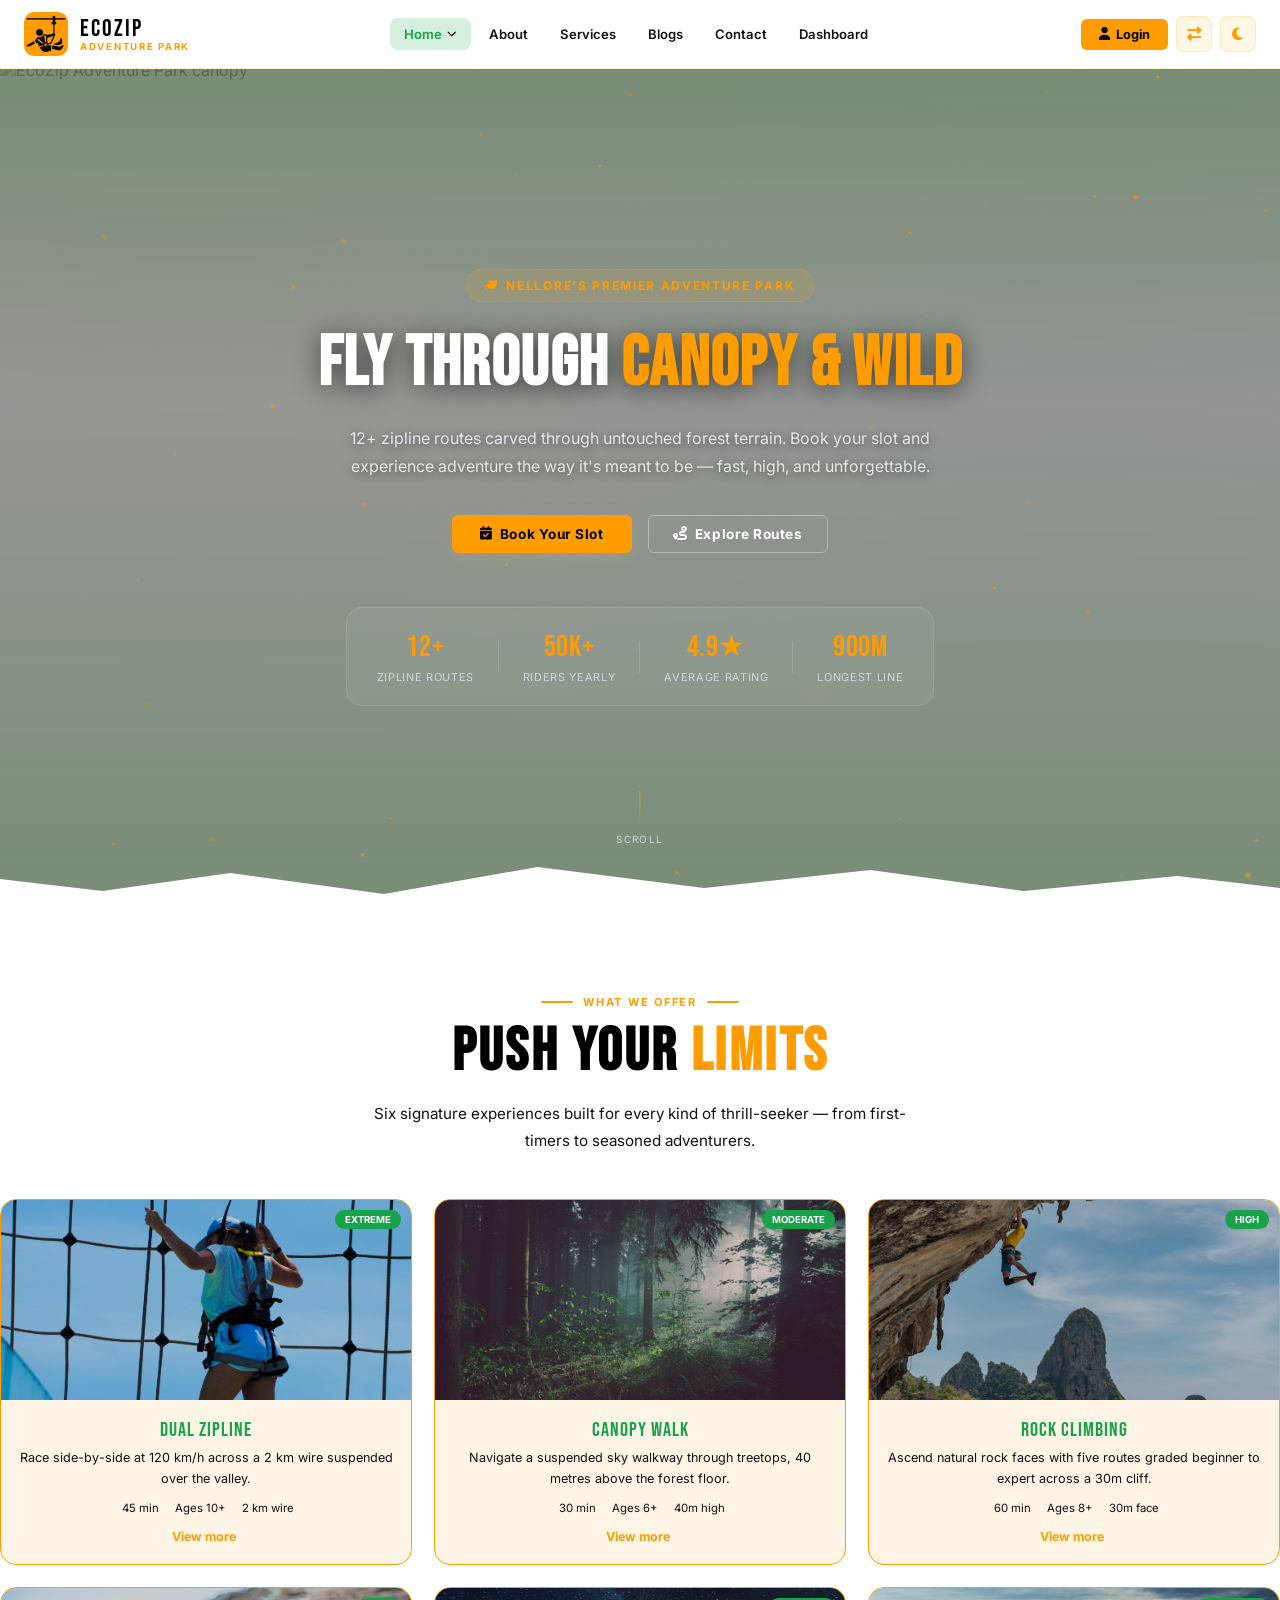
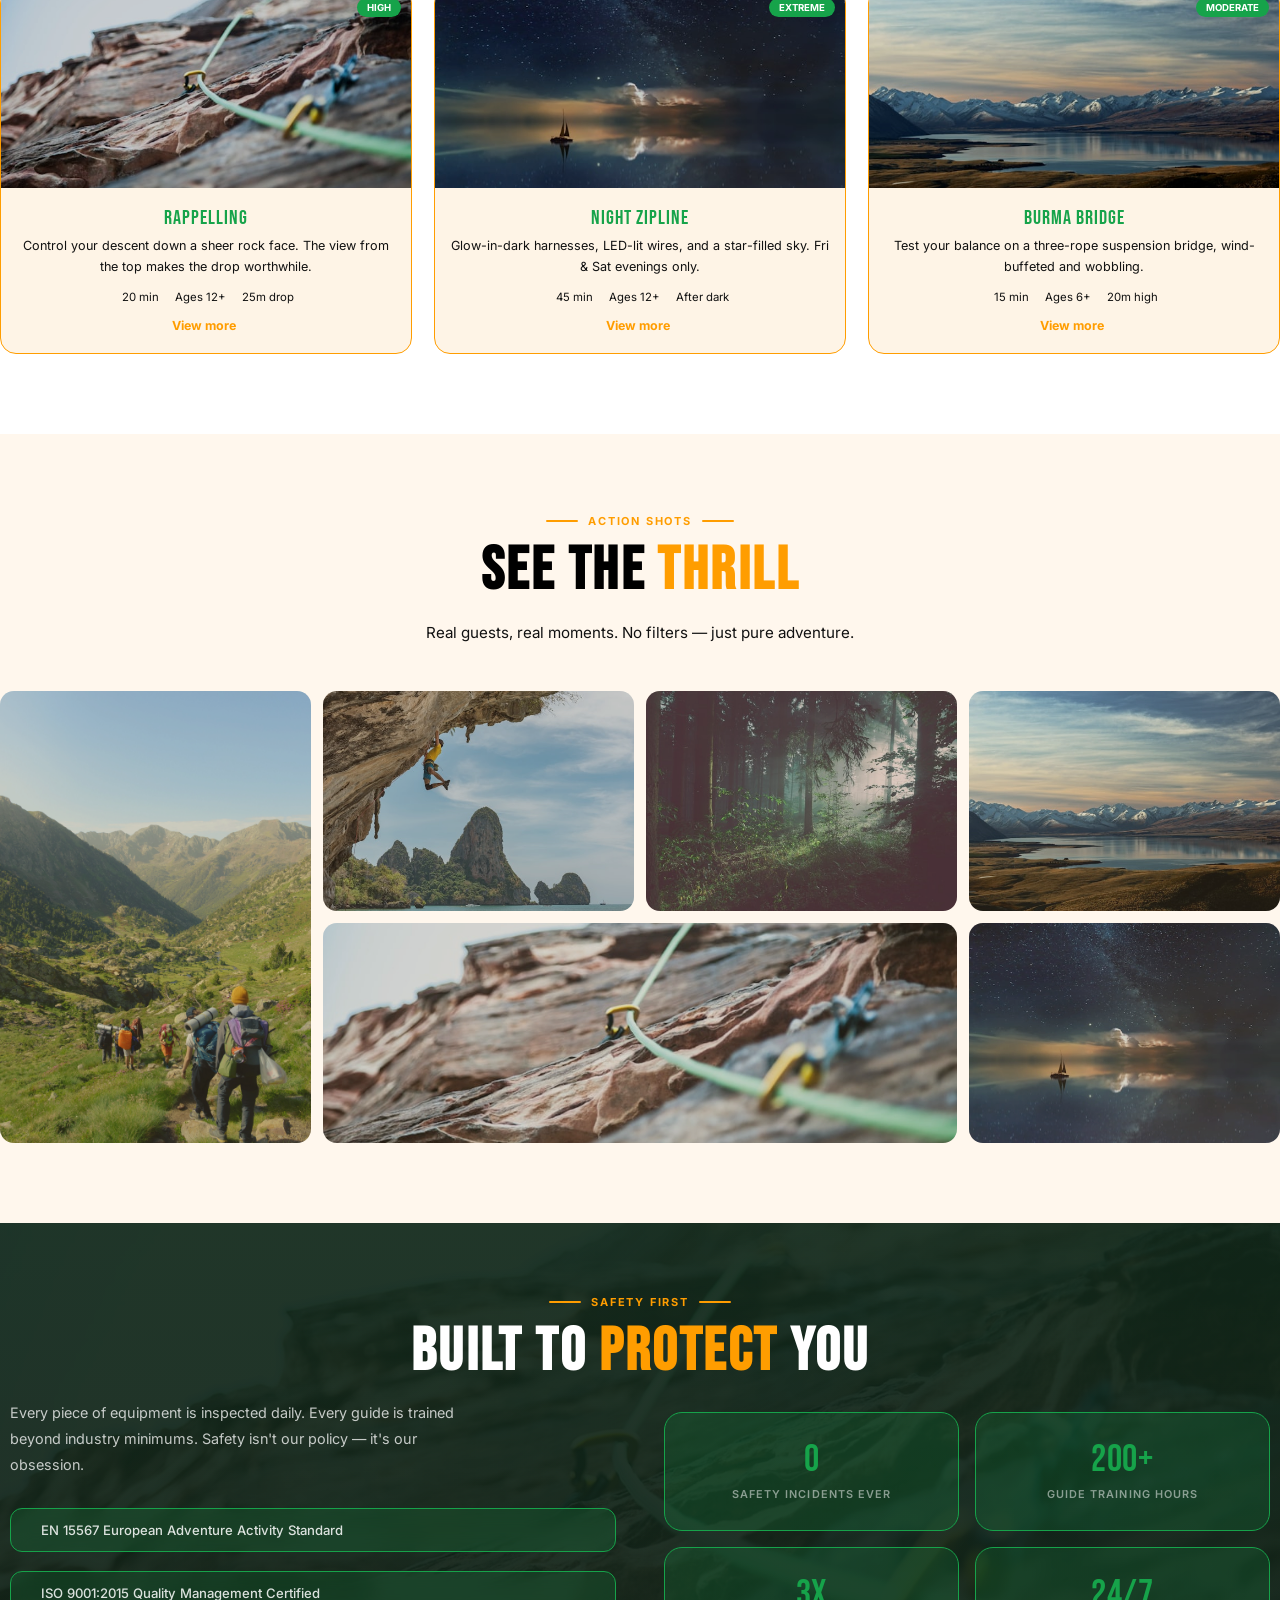
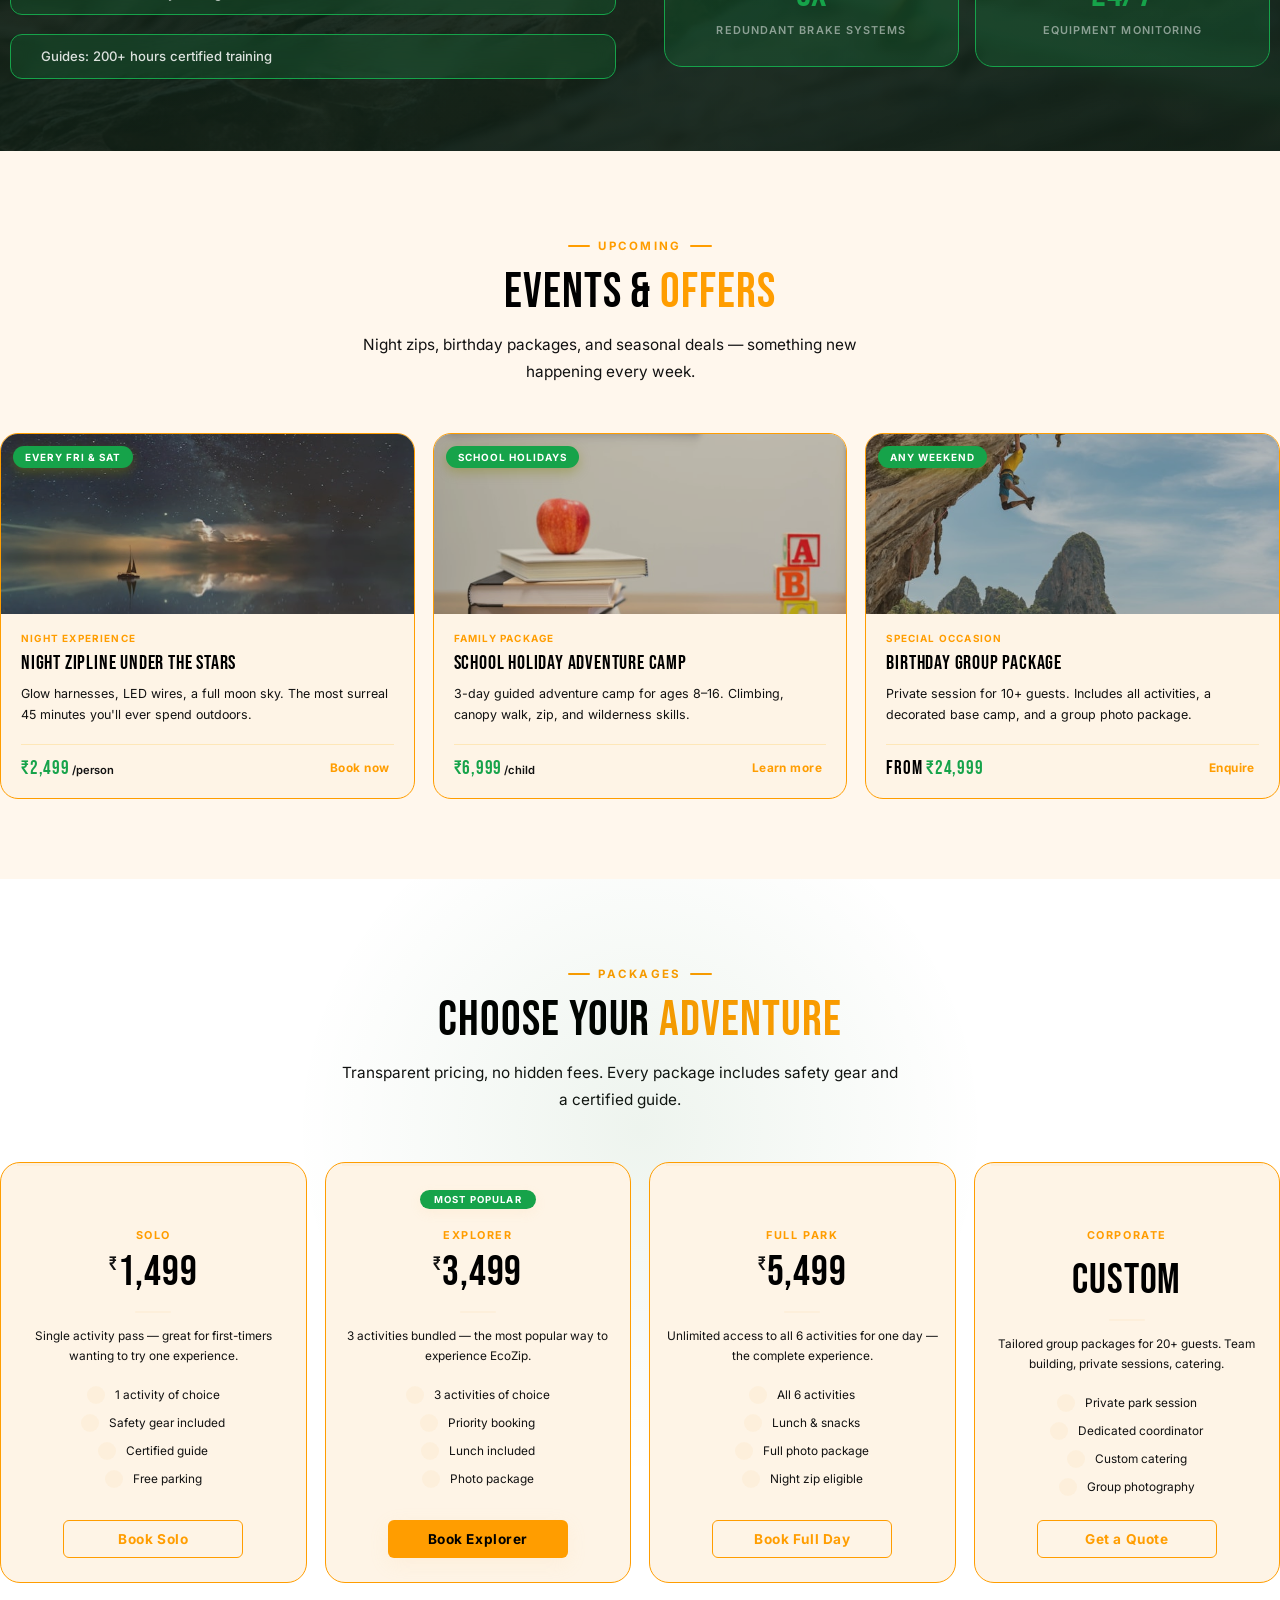
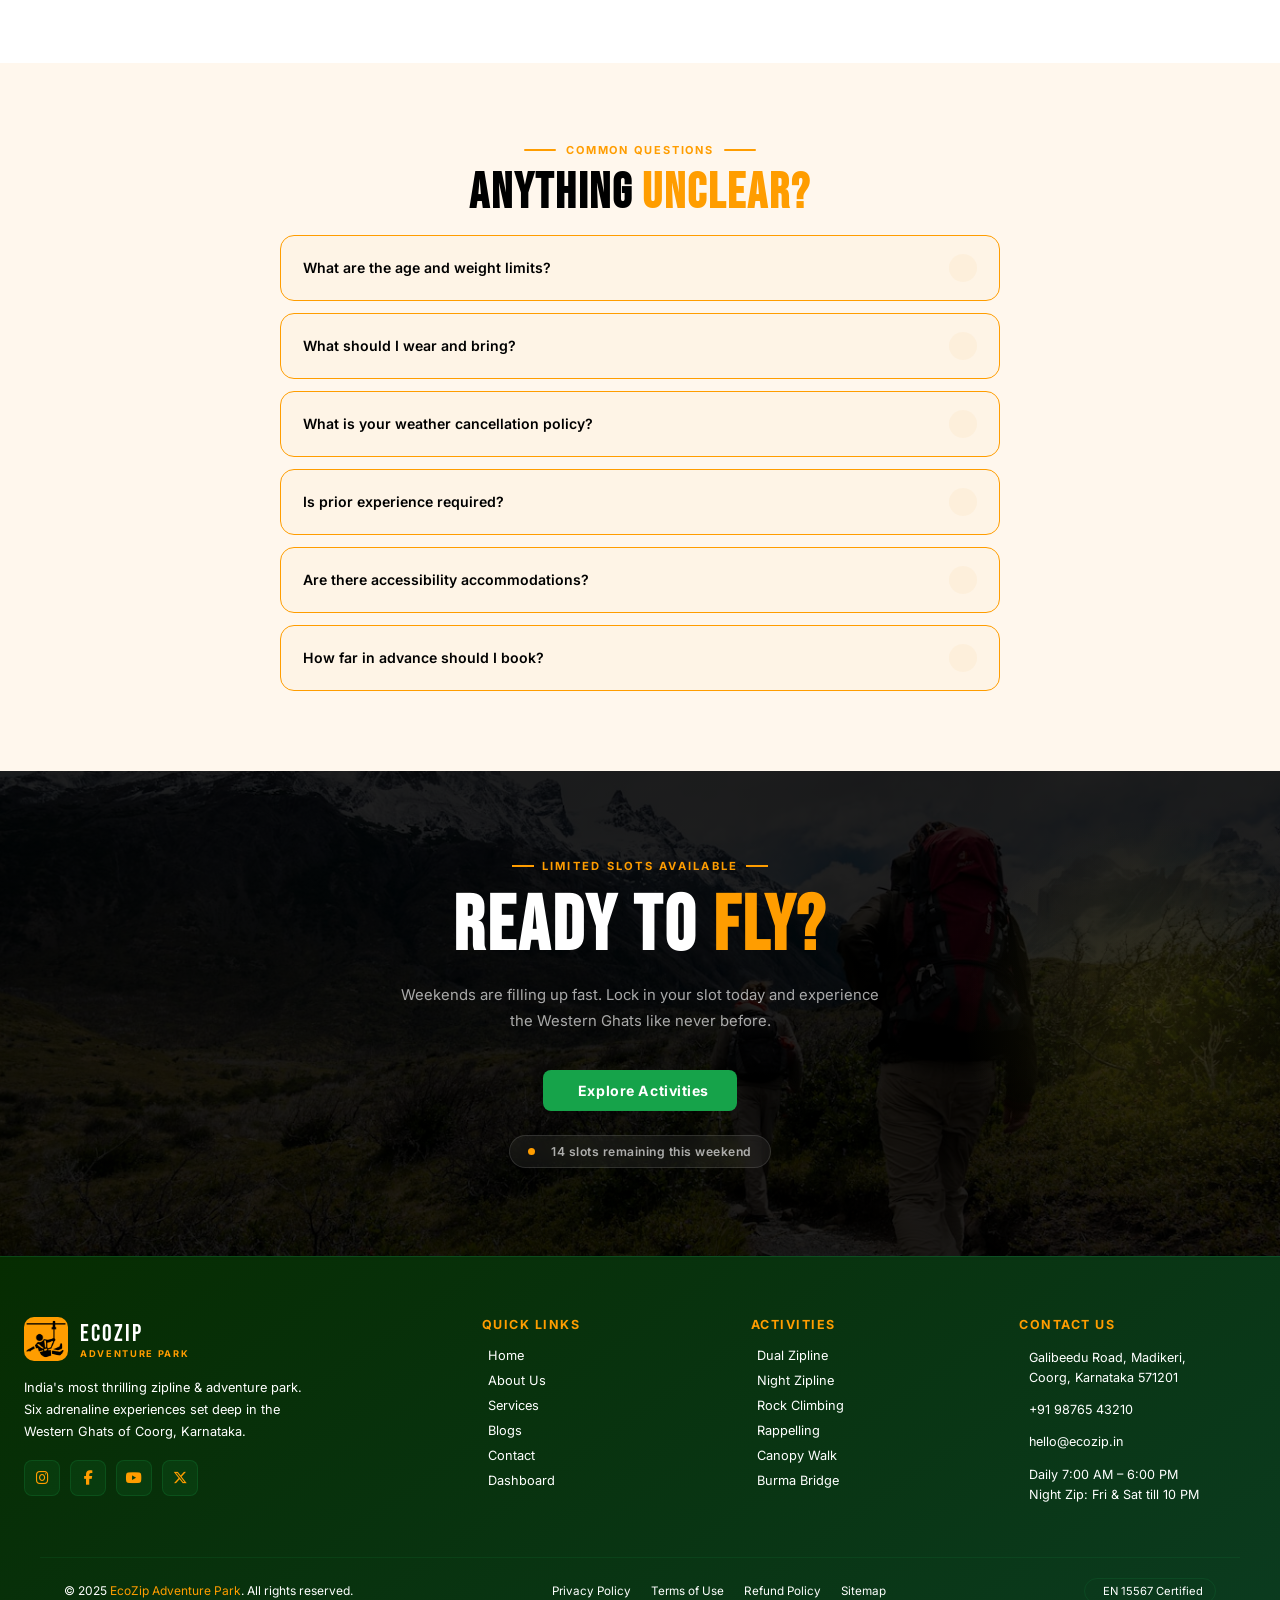
==== commit 9e80493c: "updated something" ====
--- a/index.html
+++ b/index.html
@@ -144,7 +144,7 @@
           <div class="act-img">
             <img src="../Images/activ1.jpg" alt="Dual Zipline" loading="eager"
               onerror="this.style.background='#0a1f10'" />
-            <div class="diff-badge diff-extreme">EXTREME</div>
+            <div class="diff-badge ">EXTREME</div>
           </div>
           <div class="act-body">
             <div class="act-name">Dual Zipline</div>
@@ -163,7 +163,7 @@
           <div class="act-img">
             <img src="../Images/activ2.jfif" alt="Canopy Walk" loading="lazy"
               onerror="this.style.background='#0a1f10'" />
-            <div class="diff-badge diff-moderate">MODERATE</div>
+            <div class="diff-badge">MODERATE</div>
           </div>
           <div class="act-body">
             <div class="act-name">Canopy Walk</div>
@@ -183,7 +183,7 @@
           <div class="act-img">
             <img src="../Images/activ3.jfif" alt="Rock Climbing" loading="lazy"
               onerror="this.style.background='#0a1f10'" />
-            <div class="diff-badge diff-high">HIGH</div>
+            <div class="diff-badge">HIGH</div>
           </div>
           <div class="act-body">
             <div class="act-name">Rock Climbing</div>
@@ -203,7 +203,7 @@
           <div class="act-img">
             <img src="../Images/activ4.jfif" alt="Rappelling" loading="lazy"
               onerror="this.style.background='#0a1f10'" />
-            <div class="diff-badge diff-high">HIGH</div>
+            <div class="diff-badge">HIGH</div>
           </div>
           <div class="act-body">
             <div class="act-name">Rappelling</div>
@@ -223,7 +223,7 @@
           <div class="act-img">
             <img src="../Images/activ5.jfif" alt="Night Zipline" loading="lazy"
               onerror="this.style.background='#0a1f10'" />
-            <div class="diff-badge diff-extreme">EXTREME</div>
+            <div class="diff-badge">EXTREME</div>
           </div>
           <div class="act-body">
             <div class="act-name">Night Zipline</div>
@@ -242,7 +242,7 @@
           <div class="act-img">
             <img src="../Images/activ6.jfif" alt="Burma Bridge" loading="lazy"
               onerror="this.style.background='#0a1f10'" />
-            <div class="diff-badge diff-moderate">MODERATE</div>
+            <div class="diff-badge">MODERATE</div>
           </div>
           <div class="act-body">
             <div class="act-name">Burma Bridge</div>
@@ -377,7 +377,7 @@
             <div class="cert-item"><i class="ti ti-shield"></i><span>ISO 9001:2015 Quality Management Certified</span>
             </div>
             <div class="cert-item"><i class="ti ti-users"></i><span>Guides: 200+ hours certified training</span></div>
-            <div class="cert-item"><i class="ti ti-tool"></i><span>Daily equipment inspection protocol</span></div>
+
           </div>
         </div>
         <div class="safety-stats">
@@ -461,7 +461,7 @@
             <div class="event-desc">Private session for 10+ guests. Includes all activities, a decorated base camp, and
               a group photo package.</div>
             <div class="event-meta">
-              <span class="event-price">From ₹24,999</span>
+              <span class="event-price"><span>From</span> ₹24,999</span>
               <a href="#" class="event-link">Enquire <i class="ti ti-arrow-right"></i></a>
             </div>
           </div>
@@ -530,7 +530,7 @@
         </div>
 
 
-        <div class="price-card featured reveal">
+        <div class="price-card reveal">
           <div class="price-top-bar"></div>
           <div class="price-badge-wrap">
             <span class="price-badge">Most Popular</span>
@@ -538,12 +538,14 @@
           <div class="price-plan">Explorer</div>
           <div class="price-val"><sup>₹</sup>3,499</div>
           <div class="price-divider"></div>
-          <div class="price-desc">3 activities bundled — the most popular way to experience EcoZip.</div>
+          <div class="price-desc act">3 activities bundled — the most popular way to experience EcoZip.</div>
           <ul class="price-features">
             <li><span class="tick"><i class="ti ti-check"></i></span>3 activities of choice</li>
             <li><span class="tick"><i class="ti ti-check"></i></span>Priority booking</li>
             <li><span class="tick"><i class="ti ti-check"></i></span>Lunch included</li>
             <li><span class="tick"><i class="ti ti-check"></i></span>Photo package</li>
+
+
           </ul>
           <div class="price-btn">
             <a href="#" class="btn-primary">Book Explorer</a>
@@ -564,6 +566,7 @@
             <li><span class="tick"><i class="ti ti-check"></i></span>Lunch & snacks</li>
             <li><span class="tick"><i class="ti ti-check"></i></span>Full photo package</li>
             <li><span class="tick"><i class="ti ti-check"></i></span>Night zip eligible</li>
+
           </ul>
           <div class="price-btn">
             <a href="#" class="btn-outline">Book Full Day</a>
--- a/index.css
+++ b/index.css
@@ -386,7 +386,7 @@
   text-transform: uppercase;
   padding: 4px 10px;
   border-radius: 20px;
-  background: rgba(0, 0, 0, 0.55);
+  background: var(--secondary);
   color: #fff;
   backdrop-filter: blur(6px);
 }
@@ -420,7 +420,7 @@
   font-family: 'Bebas Neue', sans-serif;
   font-size: 1.25rem;
   letter-spacing: 0.05em;
-  color: var(--primary);
+  color: var(--secondary);
   margin-bottom: 6px;
 }
 
@@ -448,7 +448,7 @@
 }
 
 .act-meta i {
-  color: var(--primary);
+  color: var(--secondary);
 }
 
 
@@ -476,7 +476,7 @@
   left: 0;
   width: 0;
   height: 1.5px;
-  background: var(--primary);
+  background: var(--link);
   transition: width 0.25s ease;
 }
 
@@ -800,8 +800,8 @@
   content: "";
   position: absolute;
   inset: 0;
-  background: linear-gradient(rgba(223, 142, 12, 0.15),
-      rgba(194, 123, 8, 0.1));
+  background: linear-gradient(rgba(22, 163, 74, 0.15),
+      rgba(22, 163, 74, 0.10));
   z-index: 1;
   pointer-events: none;
 }
@@ -878,7 +878,7 @@
 .cert-list {
   display: flex;
   flex-direction: column;
-  gap: 12px;
+  gap: 19px;
 }
 
 .cert-item {
@@ -887,19 +887,19 @@
   gap: 14px;
   padding: 13px 18px;
   border-radius: 12px;
-  background: var(--g-bg);
-  border: 1px solid var(--primary);
+  background: var(--secondary-15);
+  border: 1px solid var(--secondary-15);
   transition: background 0.3s ease, border-color 0.3s ease, transform 0.3s ease;
 }
 
 .cert-item:hover {
-  background: var(--g-bg);
-  border-color: var(--primary);
+  background: var(--secondary-15);
+  border-color: var(--secondary);
   transform: translateX(4px);
 }
 
 .cert-item i {
-  color: var(--primary);
+  color: var(--secondary);
   font-size: 1.2rem;
   flex-shrink: 0;
 }
@@ -936,8 +936,8 @@
   content: "";
   position: absolute;
   inset: 0;
-  background: linear-gradient(rgba(223, 142, 12, 0.15),
-      rgba(194, 123, 8, 0.10));
+  background: linear-gradient(rgba(22, 163, 74, 0.15),
+      rgba(22, 163, 74, 0.10));
   z-index: 1;
   pointer-events: none;
 }
@@ -965,21 +965,20 @@
   gap: 14px;
   padding: 13px 18px;
   border-radius: 12px;
-  background: var(--g-bg);
-  border: 1px solid var(--primary-15);
+  background: var(--secondary-15);
+  border: 1px solid var(--secondary);
   backdrop-filter: blur(10px);
   transition: 0.3s ease;
 }
 
 .cert-item:hover {
-  background: var(--g-bg);
-  ;
-  border-color: var(--primary);
+  background: var(--secondary-10);
+  border-color: var(--secondary);
   transform: translateX(4px);
 }
 
 .cert-item i {
-  color: var(--primary);
+  color: var(--secondary);
 }
 
 .cert-item span {
@@ -987,8 +986,8 @@
 }
 
 .safety-stat {
-  background: var(--g-bg);
-  border: 1px solid var(--primary);
+  background: var(--secondary-15);
+  border: 1px solid var(--secondary);
   border-radius: 18px;
   padding: 32px 20px;
   text-align: center;
@@ -1000,8 +999,8 @@
 
 .safety-stat:hover {
   transform: translateY(-5px);
-  background: var(--g-bg);
-  border-color: var(--primary);
+  background: var(--secondary-10);
+  border-color: var(--secondary);
 }
 
 
@@ -1012,7 +1011,7 @@
   left: 0;
   right: 0;
   height: 3px;
-  background: linear-gradient(90deg, var(--primary), var(--g-bg));
+  background: linear-gradient(90deg, var(--secondary-10), var(--secondary-15));
   transform: scaleX(0);
   transform-origin: left;
   transition: transform 0.4s ease;
@@ -1032,14 +1031,14 @@
   width: 90px;
   height: 90px;
   border-radius: 50%;
-  background: var(--g-bg);
+  background: var(--secondary-10);
   pointer-events: none;
 }
 
 .safety-stat .snum {
   font-family: 'Bebas Neue', sans-serif;
   font-size: clamp(2.4rem, 3.5vw, 3rem);
-  color: var(--primary);
+  color: var(--secondary);
   line-height: 1;
   margin-bottom: 8px;
   letter-spacing: 0.02em;
@@ -1372,7 +1371,7 @@
   position: absolute;
   top: 12px;
   left: 12px;
-  background: var(--primary);
+  background: var(--secondary);
   color: #fff;
   font-size: 0.62rem;
   font-weight: 700;
@@ -1431,8 +1430,12 @@
   font-family: 'Bebas Neue', sans-serif;
   font-size: 1.2rem;
   letter-spacing: 0.04em;
-  color: var(--primary);
+  color: var(--secondary);
   line-height: 1;
+}
+
+.event-price span {
+  color: var(--text-one);
 }
 
 .event-price .per {
@@ -1464,7 +1467,7 @@
   left: 0;
   width: 0;
   height: 1.5px;
-  background: var(--primary);
+  background: var(--link);
   transition: width 0.25s ease;
 }
 
@@ -1867,7 +1870,7 @@
   letter-spacing: 0.12em;
   padding: 4px 14px;
   border-radius: 20px;
-  background: var(--primary);
+  background: var(--secondary);
   color: #fff;
   box-shadow: 0 4px 12px var(--g-bg);
 }
@@ -1906,7 +1909,7 @@
 .price-custom {
   font-size: 2rem;
   padding-top: 8px;
-  color: var(--primary);
+  color: var(--text);
 }
 
 
@@ -1962,12 +1965,13 @@
 }
 
 .tick i {
-  color: var(--primary);
+  color: var(--text-one);
   font-size: 0.68rem;
 }
 
 .price-card.featured .tick {
   background: var(--g-bg);
+  border: 1px solid var(--primary-20);
 }
 
 
@@ -2011,7 +2015,7 @@
   font-weight: 700;
   text-decoration: none;
   background: var(--primary);
-  color: #fff;
+  color: #000;
   border: none;
   transition: opacity 0.3s ease, transform 0.2s ease, box-shadow 0.3s ease;
   letter-spacing: 0.04em;
@@ -2306,40 +2310,25 @@
   }
 }
 
+.pricing-grid {
+  display: grid;
+  grid-template-columns: repeat(4, 1fr);
+  gap: 18px;
+  align-items: stretch;
+}
+
+.price-card {
+  display: flex;
+  flex-direction: column;
+  height: 100%;
+}
+
 
 .faq {
   background: var(--sbg2);
   padding: 5rem 0;
   position: relative;
   overflow: hidden;
-}
-
-.faq::before {
-  content: '';
-  position: absolute;
-  right: -120px;
-  top: -80px;
-  width: 480px;
-  height: 480px;
-  border-radius: 50%;
-  background: radial-gradient(circle,
-      var(--g-bg) 0%,
-      transparent 70%);
-  pointer-events: none;
-}
-
-.faq::after {
-  content: '';
-  position: absolute;
-  left: -80px;
-  bottom: -60px;
-  width: 360px;
-  height: 360px;
-  border-radius: 50%;
-  background: radial-gradient(circle,
-      var(--g-bg) 0%,
-      transparent 70%);
-  pointer-events: none;
 }
 
 
@@ -2793,7 +2782,7 @@
   font-weight: 700;
   padding: 12px 28px;
   border-radius: 8px;
-  background: var(--primary);
+  background: var(--secondary);
   color: #fff;
   cursor: pointer;
   text-decoration: none;
--- a/global.css
+++ b/global.css
@@ -18,24 +18,27 @@
   --primary: #FF9D00;
   --secondary: #16a34a;
 
-  --hover: 0 20px 52px rgba(255, 157, 0, 0.15);
-  --g-bg: rgba(255, 157, 0, 0.121);
+  --hover: 0 20px 52px rgba(255, 157, 0, 0.3);
+  --g-bg: rgba(247, 205, 139, 0.121);
   --text-one: #000000;
   --text-second: #111111;
   --sbg1: #ffffff;
   --sbg2: #fff7ed;
-  --card-bg: #ffedd5;
+  --card-bg: #fef4e6;
   --hero-bg: #062c01;
-
+  --secondary-10: rgba(22, 163, 74, 0.10);
+  --secondary-15: rgba(22, 163, 74, 0.15);
   --primary-10: rgba(255, 180, 0, 0.1);
   --primary-15: rgba(255, 180, 0, 0.15);
   --primary-20: rgba(255, 180, 0, 0.2);
-  --secondary-10: rgba(160, 98, 61, 0.12);
-  --secondary-15: rgba(160, 98, 61, 0.18);
-  --secondary-20: rgba(160, 98, 61, 0.25);
+  --secondary-10: rgba(22, 163, 74, 0);
+  --secondary-15: rgba(22, 163, 74, 0.178);
+  --link: #000;
 }
 
 body.dark {
+  --secondary-10: rgba(22, 163, 74, 0.10);
+  --secondary-15: rgba(22, 163, 74, 0.15);
   --primary: #FF9D00;
   --secondary: #16a34a;
   --g-bg: rgba(255, 157, 0, 0.121);
@@ -50,9 +53,9 @@
   --primary-10: rgba(255, 199, 54, 0.12);
   --primary-15: rgba(255, 199, 54, 0.18);
   --primary-20: rgba(255, 199, 54, 0.24);
-  --secondary-10: rgba(193, 125, 79, 0.15);
-  --secondary-15: rgba(193, 125, 79, 0.2);
-  --secondary-20: rgba(193, 125, 79, 0.28);
+  --secondary-10: rgba(22, 163, 74, 0.10);
+  --secondary-15: rgba(22, 163, 74, 0.108);
+  --link: #FF9D00;
 }
 
 body {
@@ -131,7 +134,7 @@
   padding: 11px 24px;
   border-radius: 6px;
   background: var(--primary);
-  color: #fff;
+  color: #000;
   border: none;
   cursor: pointer;
   text-decoration: none;
--- a/css/navbar.css
+++ b/css/navbar.css
@@ -1,6 +1,6 @@
 body {
   font-family: 'Inter', sans-serif;
-  background: var(--sbg2);
+
   color: var(--text-one);
   transition: background 0.3s, color 0.3s;
   min-height: 100vh;
@@ -109,11 +109,13 @@
   white-space: nowrap;
 }
 
-.ez-link:hover,
-.ez-link.active {
-  color: var(--primary);
-  background: var(--primary-10);
-}
+.ez-link.active,
+.ez-link:hover {
+  color: var(--secondary);
+  background: var(--secondary-15);
+
+}
+
 
 .ez-caret {
   font-size: 0.6rem;
@@ -161,7 +163,9 @@
 }
 
 .ez-sub-link:hover {
-  background: var(--primary-10);
+  color: var(--secondary);
+  background: var(--secondary-15);
+
 }
 
 .ez-sub-icon {
@@ -212,7 +216,7 @@
 
   border-radius: 6px;
   background: var(--primary);
-  color: #fff;
+  color: #000;
 
   text-decoration: none;
   border: none;
@@ -556,4 +560,86 @@
     padding: 12px 4px;
   }
 
+}
+
+@media (max-width: 360px) {
+  .ez-nav-container {
+    flex-wrap: nowrap;
+  }
+
+  .ez-brand {
+    gap: 8px;
+    min-width: 0;
+    flex-shrink: 1;
+  }
+
+  .ez-logo-icon img {
+    width: 34px;
+    height: 34px;
+    flex-shrink: 0;
+  }
+
+  .ez-logo-text {
+    display: flex;
+    min-width: 0;
+    overflow: hidden;
+    padding-top: 5px;
+  }
+
+  .ez-logo-main {
+    font-size: 1rem;
+    white-space: nowrap;
+    overflow: hidden;
+    text-overflow: ellipsis;
+  }
+
+  .ez-logo-sub {
+    font-size: 0.45rem;
+    white-space: nowrap;
+    overflow: hidden;
+    text-overflow: ellipsis;
+  }
+}
+
+@media (max-width: 768px) {
+  .ez-nav-container {
+    flex-wrap: nowrap;
+    gap: 10px;
+  }
+
+  .ez-brand {
+    gap: 8px;
+    min-width: 0;
+    flex-shrink: 1;
+  }
+
+  .ez-logo-icon img {
+    width: 36px;
+    height: 36px;
+    flex-shrink: 0;
+  }
+
+  .ez-logo-text {
+    min-width: 0;
+    overflow: hidden;
+  }
+
+  .ez-logo-main {
+    font-size: 1.1rem;
+    white-space: nowrap;
+    overflow: hidden;
+    text-overflow: ellipsis;
+  }
+
+  .ez-logo-sub {
+    font-size: 0.48rem;
+    white-space: nowrap;
+    overflow: hidden;
+    text-overflow: ellipsis;
+  }
+
+  .ez-actions {
+    flex-shrink: 0;
+    gap: 6px;
+  }
 }
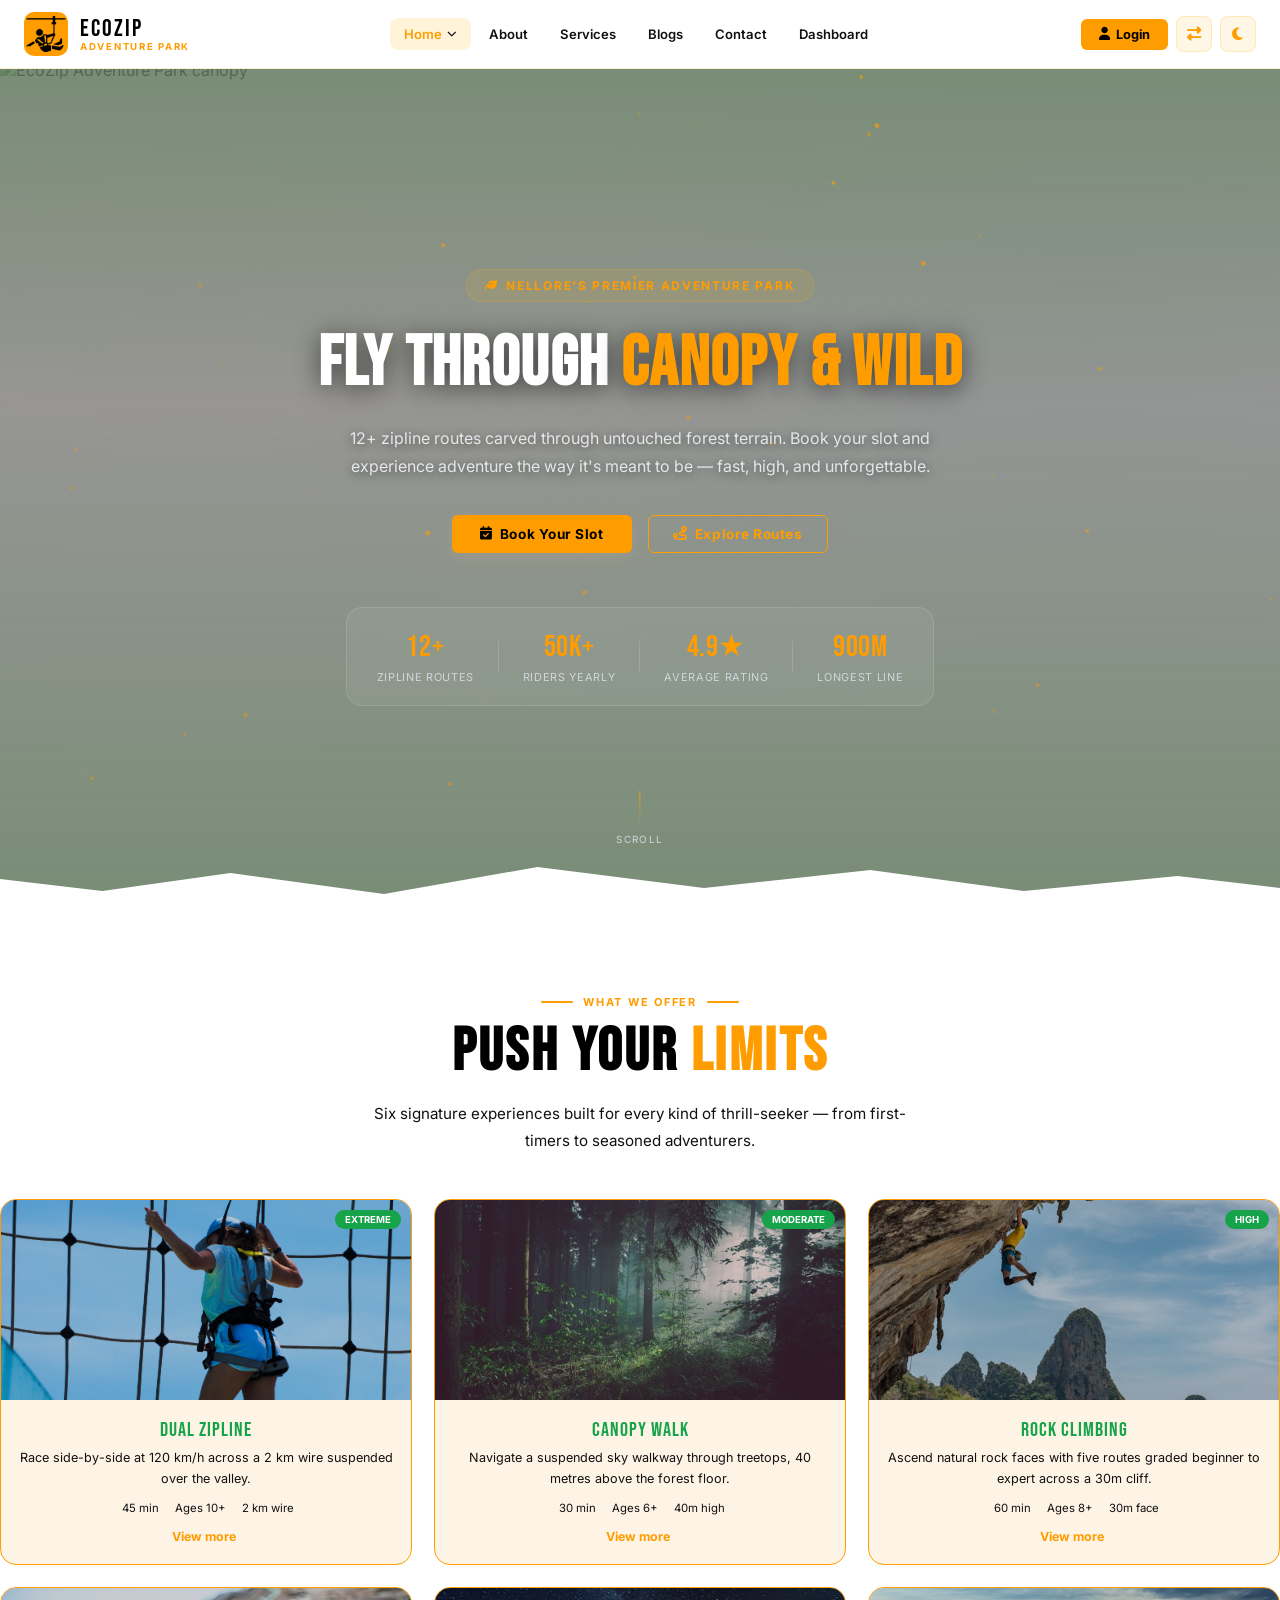
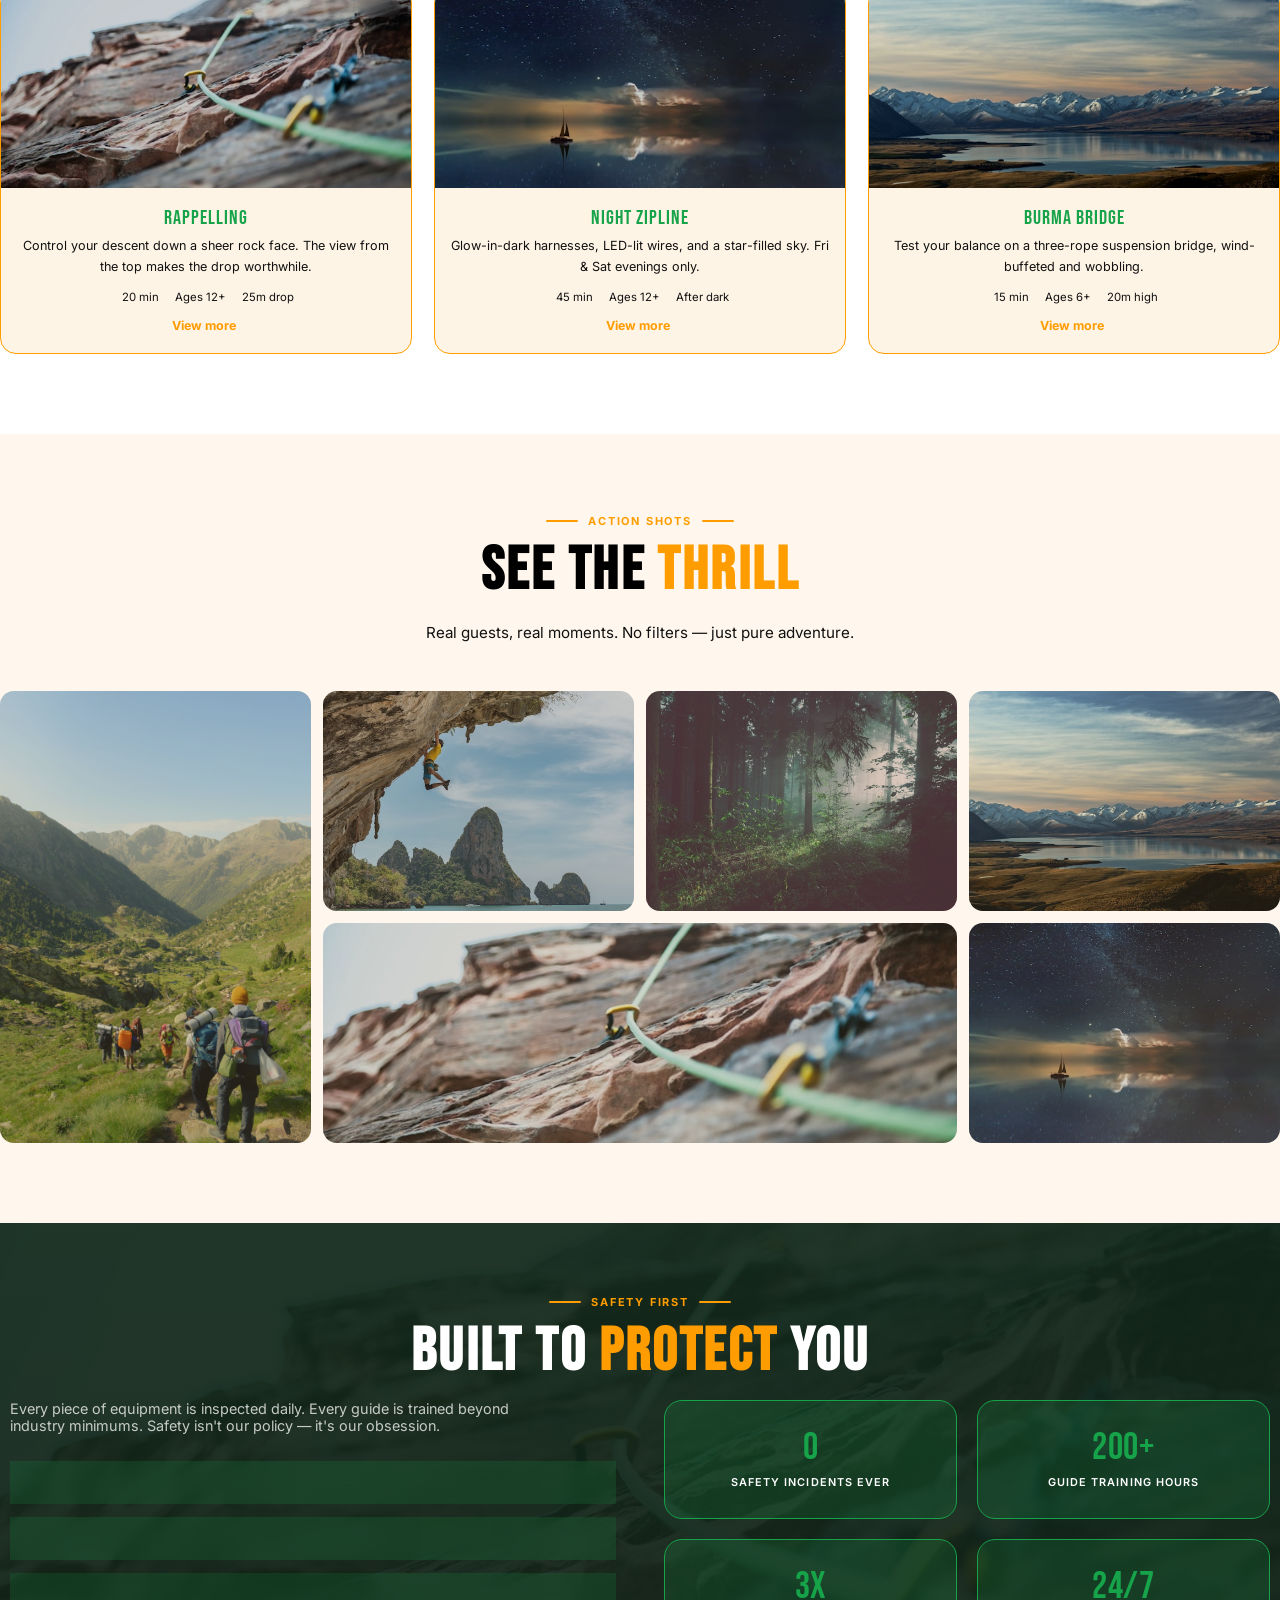
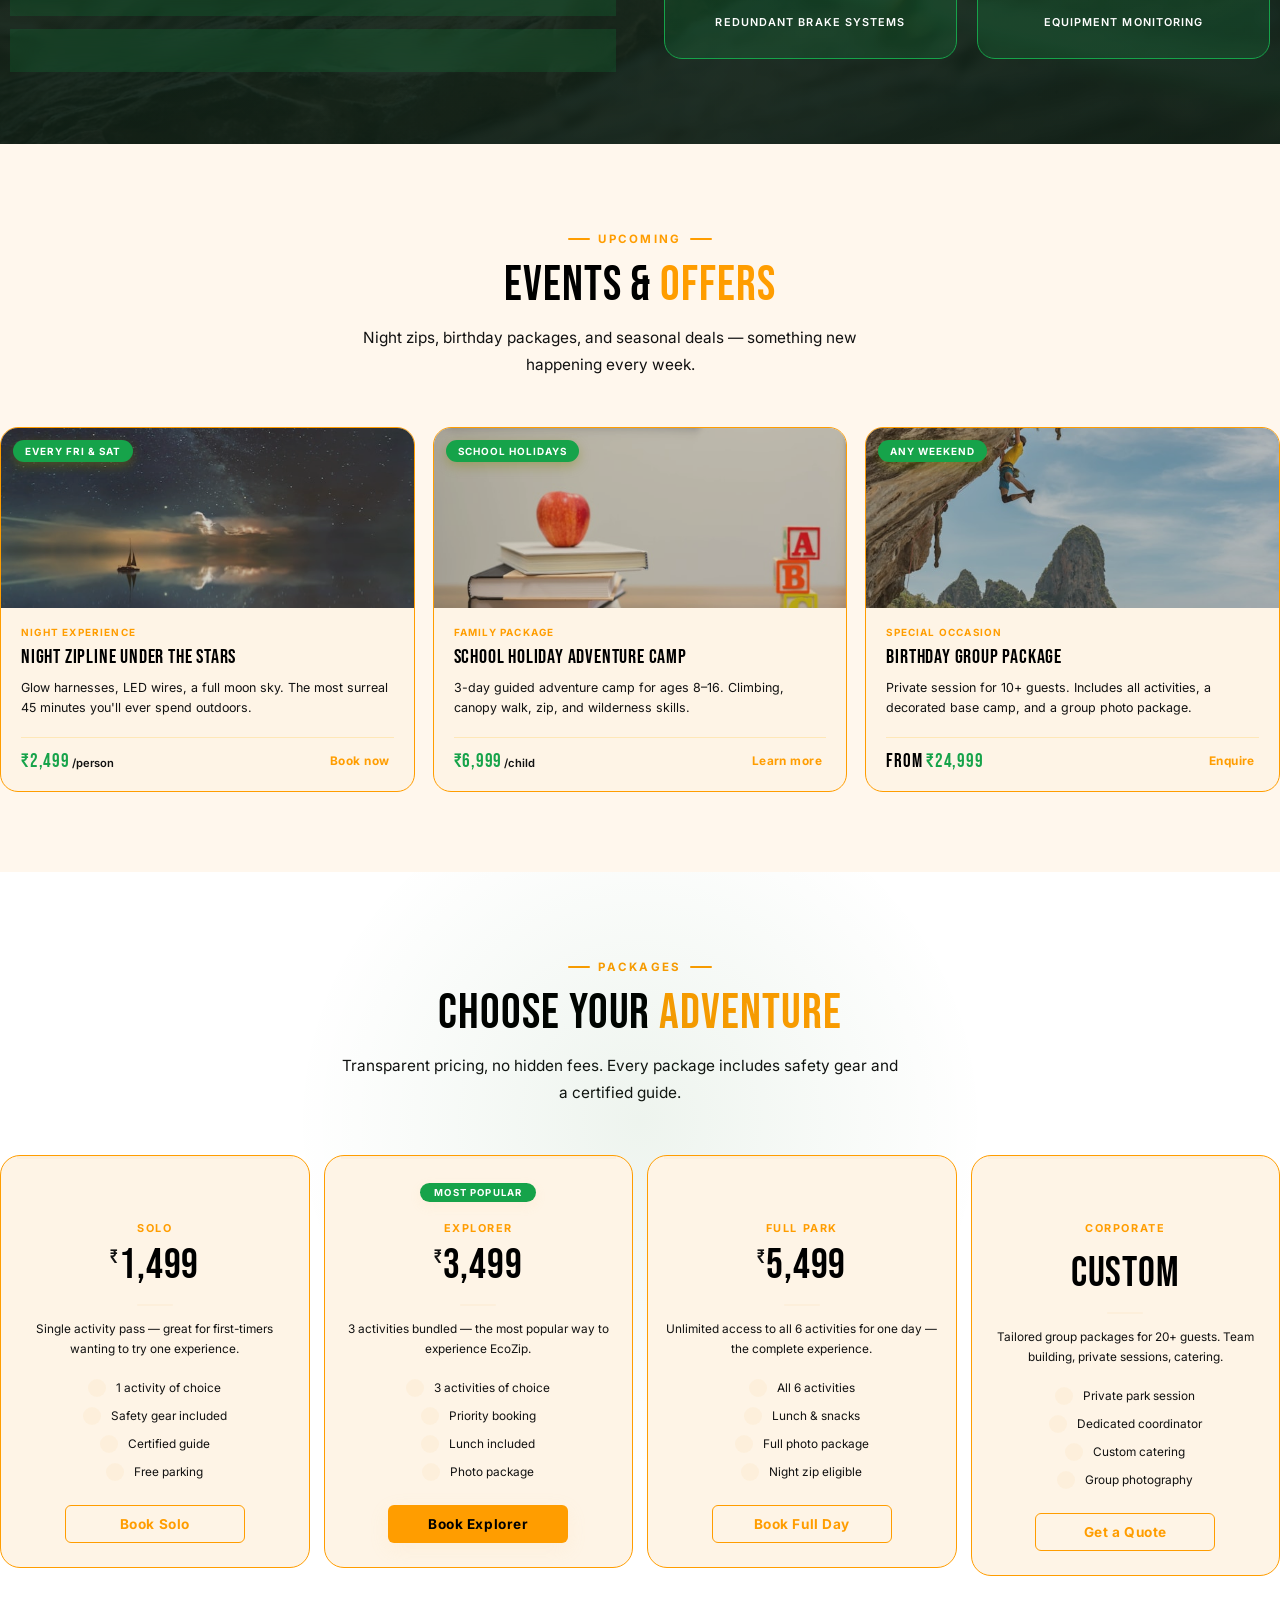
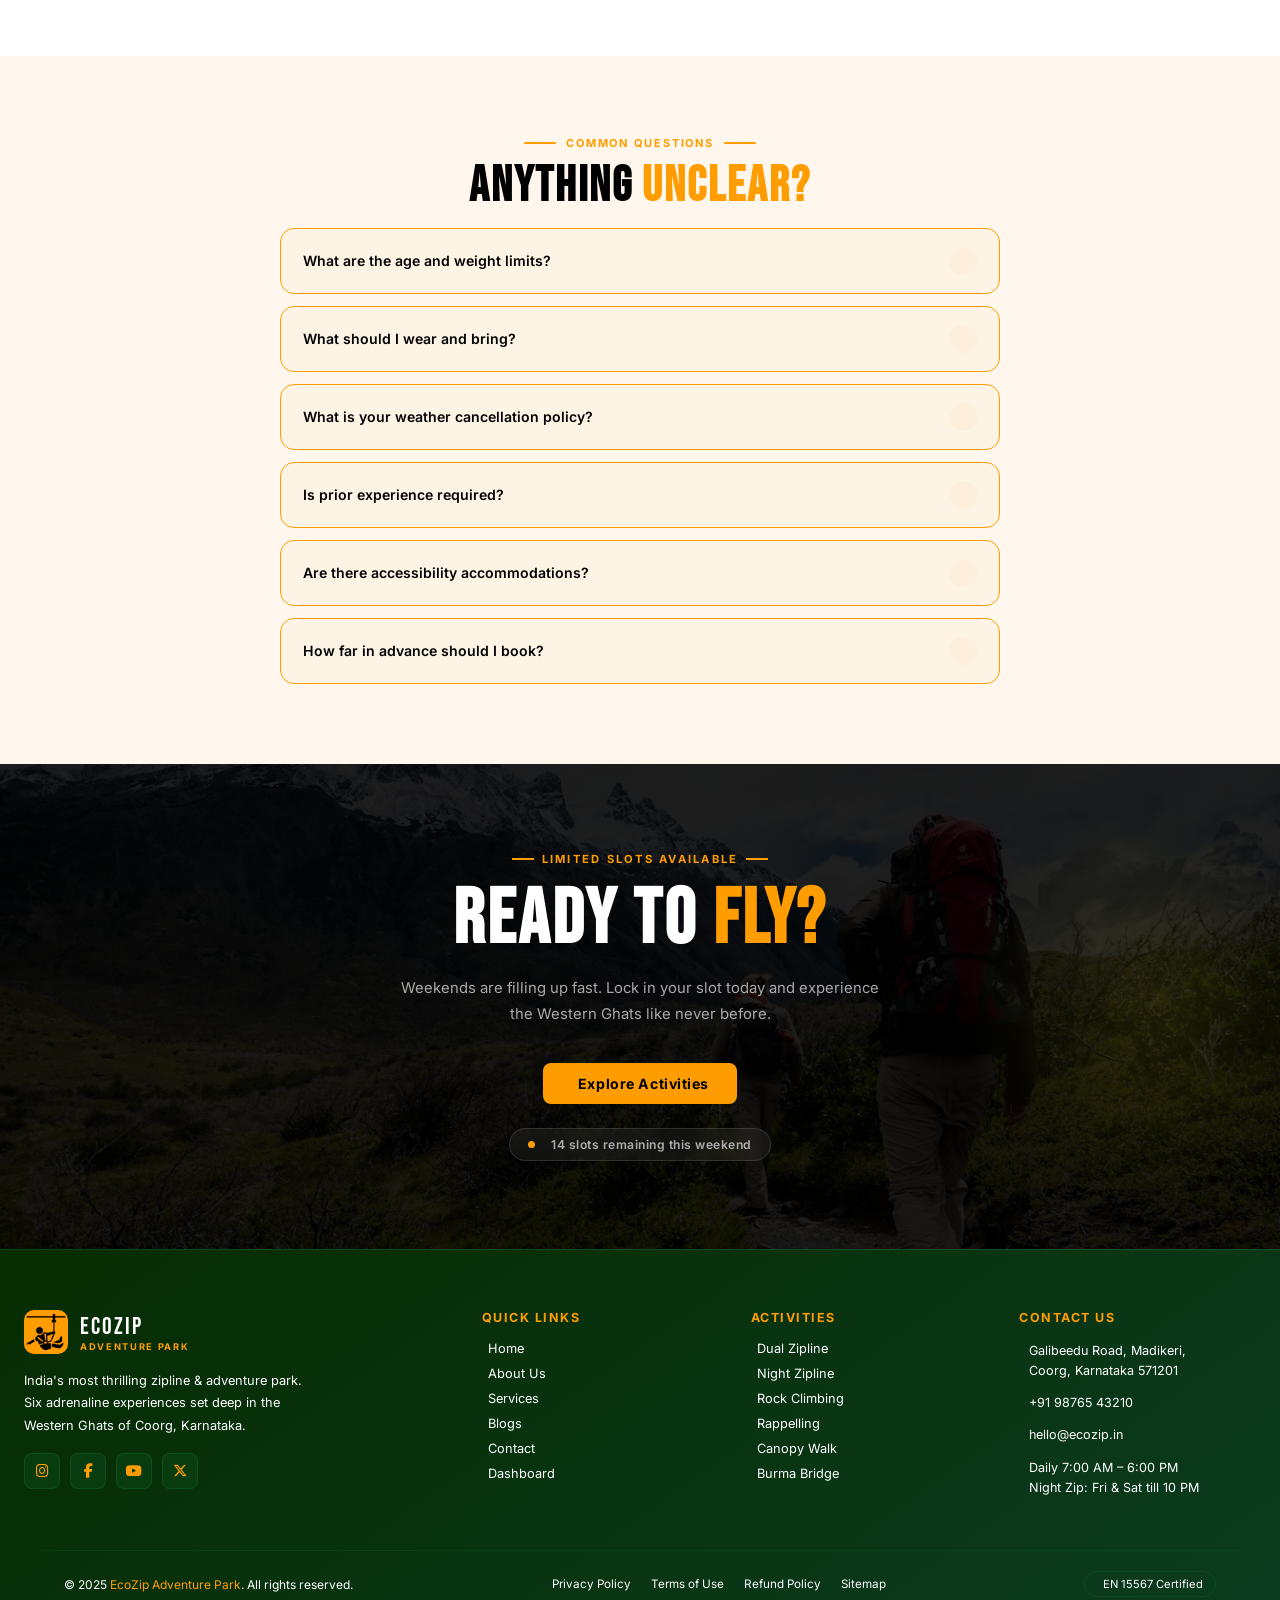
==== commit e80e4eca: "Updated something" ====
--- a/index.html
+++ b/index.html
@@ -42,8 +42,8 @@
       </p>
 
       <div class="hero-actions">
-        <a href="#booking" class="btn-primary"><i class="fas fa-calendar-check"></i> Book Your Slot</a>
-        <a href="#routes" class="btn-outline"><i class="fas fa-route"></i> Explore Routes</a>
+        <a href="contact.html" class="btn-primary"><i class="fas fa-calendar-check"></i> Book Your Slot</a>
+        <a href="contact.html" class="btn-outline"><i class="fas fa-route"></i> Explore Routes</a>
       </div>
 
       <div class="hero-stats">
@@ -154,7 +154,7 @@
               <span><i class="ti ti-user" aria-hidden="true"></i>Ages 10+</span>
               <span><i class="ti ti-arrow-up" aria-hidden="true"></i>2 km wire</span>
             </div>
-            <a href="#" class="act-link">View more <i class="ti ti-arrow-right" aria-hidden="true"></i></a>
+            <a href="service.html" class="act-link">View more <i class="ti ti-arrow-right" aria-hidden="true"></i></a>
           </div>
         </div>
 
@@ -174,7 +174,7 @@
               <span><i class="ti ti-user" aria-hidden="true"></i>Ages 6+</span>
               <span><i class="ti ti-arrow-up" aria-hidden="true"></i>40m high</span>
             </div>
-            <a href="#" class="act-link">View more <i class="ti ti-arrow-right" aria-hidden="true"></i></a>
+            <a href="service.html" class="act-link">View more <i class="ti ti-arrow-right" aria-hidden="true"></i></a>
           </div>
         </div>
 
@@ -194,7 +194,7 @@
               <span><i class="ti ti-user" aria-hidden="true"></i>Ages 8+</span>
               <span><i class="ti ti-arrow-up" aria-hidden="true"></i>30m face</span>
             </div>
-            <a href="#" class="act-link">View more <i class="ti ti-arrow-right" aria-hidden="true"></i></a>
+            <a href="service.html" class="act-link">View more <i class="ti ti-arrow-right" aria-hidden="true"></i></a>
           </div>
         </div>
 
@@ -214,7 +214,7 @@
               <span><i class="ti ti-user" aria-hidden="true"></i>Ages 12+</span>
               <span><i class="ti ti-arrow-down" aria-hidden="true"></i>25m drop</span>
             </div>
-            <a href="#" class="act-link">View more <i class="ti ti-arrow-right" aria-hidden="true"></i></a>
+            <a href="service.html" class="act-link">View more <i class="ti ti-arrow-right" aria-hidden="true"></i></a>
           </div>
         </div>
 
@@ -234,7 +234,7 @@
               <span><i class="ti ti-user" aria-hidden="true"></i>Ages 12+</span>
               <span><i class="ti ti-moon" aria-hidden="true"></i>After dark</span>
             </div>
-            <a href="#" class="act-link">View more <i class="ti ti-arrow-right" aria-hidden="true"></i></a>
+            <a href="service.html" class="act-link">View more <i class="ti ti-arrow-right" aria-hidden="true"></i></a>
           </div>
         </div>
 
@@ -252,7 +252,7 @@
               <span><i class="ti ti-user" aria-hidden="true"></i>Ages 6+</span>
               <span><i class="ti ti-arrow-up" aria-hidden="true"></i>20m high</span>
             </div>
-            <a href="#" class="act-link">View more <i class="ti ti-arrow-right" aria-hidden="true"></i></a>
+            <a href="service.html" class="act-link">View more <i class="ti ti-arrow-right" aria-hidden="true"></i></a>
           </div>
         </div>
 
@@ -377,6 +377,8 @@
             <div class="cert-item"><i class="ti ti-shield"></i><span>ISO 9001:2015 Quality Management Certified</span>
             </div>
             <div class="cert-item"><i class="ti ti-users"></i><span>Guides: 200+ hours certified training</span></div>
+            <div class="cert-item">
+  <i class="ti ti-award"></i><span>100% Safety Equipment Inspected Before Every Activity</span></div>
 
           </div>
         </div>
@@ -426,7 +428,7 @@
               spend outdoors.</div>
             <div class="event-meta">
               <span class="event-price">₹2,499<span class="per">/person</span></span>
-              <a href="#" class="event-link">Book now <i class="ti ti-arrow-right"></i></a>
+              <a href="service.html" class="event-link">Book now <i class="ti ti-arrow-right"></i></a>
             </div>
           </div>
         </div>
@@ -444,7 +446,7 @@
               wilderness skills.</div>
             <div class="event-meta">
               <span class="event-price">₹6,999<span class="per">/child</span></span>
-              <a href="#" class="event-link">Learn more <i class="ti ti-arrow-right"></i></a>
+              <a href="service.html" class="event-link">Learn more <i class="ti ti-arrow-right"></i></a>
             </div>
           </div>
         </div>
@@ -462,7 +464,7 @@
               a group photo package.</div>
             <div class="event-meta">
               <span class="event-price"><span>From</span> ₹24,999</span>
-              <a href="#" class="event-link">Enquire <i class="ti ti-arrow-right"></i></a>
+              <a href="service.html" class="event-link">Enquire <i class="ti ti-arrow-right"></i></a>
             </div>
           </div>
         </div>
@@ -525,7 +527,7 @@
             <li><span class="tick"><i class="ti ti-check"></i></span>Free parking</li>
           </ul>
           <div class="price-btn">
-            <a href="#" class="btn-outline">Book Solo</a>
+            <a href="contact.html" class="btn-outline">Book Solo</a>
           </div>
         </div>
 
@@ -548,7 +550,7 @@
 
           </ul>
           <div class="price-btn">
-            <a href="#" class="btn-primary">Book Explorer</a>
+            <a href="contact.html" class="btn-primary">Book Explorer</a>
           </div>
         </div>
 
@@ -569,7 +571,7 @@
 
           </ul>
           <div class="price-btn">
-            <a href="#" class="btn-outline">Book Full Day</a>
+            <a href="contact.html" class="btn-outline">Book Full Day</a>
           </div>
         </div>
 
@@ -588,7 +590,7 @@
             <li><span class="tick"><i class="ti ti-check"></i></span>Group photography</li>
           </ul>
           <div class="price-btn">
-            <a href="#" class="btn-outline">Get a Quote</a>
+            <a href="contact.html" class="btn-outline">Get a Quote</a>
           </div>
         </div>
 
@@ -752,7 +754,7 @@
 
       <div class="cta-btns">
 
-        <a href="#activities" class="btn-ghost">
+        <a href="service.html" class="btn-ghost">
           <i class="ti ti-binoculars"></i>
           Explore Activities
         </a>
--- a/index.css
+++ b/index.css
@@ -100,14 +100,15 @@
 }
 
 .hero-actions .btn-outline {
+   background: transparent;
+  color: var(--primary);
+  border-color: var(--primary);
+}
+
+.hero-actions .btn-outline:hover {
+  background: var(--primary);
   color: #fff;
-  border-color: rgba(255, 255, 255, 0.35);
-}
-
-.hero-actions .btn-outline:hover {
-  background: #fff;
-  color: var(--hero-bg);
-  border-color: #fff;
+  border-color: var(--primary);
 }
 
 .hero-stats {
@@ -781,149 +782,13 @@
   }
 }
 
-
-.safety {
-  position: relative;
-
-  padding: 80px 0;
-}
-
-.safety-bg {
-  position: absolute;
-  inset: 0;
-  background: url('../Images/safety.jpg') center / cover no-repeat;
-  opacity: 0.08;
-  z-index: 0;
-}
-
-.safety::before {
-  content: "";
-  position: absolute;
-  inset: 0;
-  background: linear-gradient(rgba(22, 163, 74, 0.15),
-      rgba(22, 163, 74, 0.10));
-  z-index: 1;
-  pointer-events: none;
-}
-
-.safety::after {
-  content: '';
-  position: absolute;
-  top: -80px;
-  right: -80px;
-  width: 480px;
-  height: 480px;
-  border-radius: 50%;
-
-  z-index: 1;
-  pointer-events: none;
-}
-
-.safety .container {
-  position: relative;
-  z-index: 2;
-}
-
-
-.safety-inner {
-  display: grid;
-  grid-template-columns: 1fr 1fr;
-  gap: 64px;
-  align-items: center;
-}
-
-.safety-left .eyebrow {
-  display: inline-flex;
-  align-items: center;
-  gap: 8px;
-  font-size: 0.72rem;
-  letter-spacing: 0.2em;
-  font-weight: 700;
-  text-transform: uppercase;
-  color: var(--primary);
-  margin-bottom: 14px;
-}
-
-.safety-left .eyebrow::before {
-  content: '';
-  display: block;
-  width: 24px;
-  height: 2px;
-  background: var(--primary);
-}
-
-.safety-left .section-title {
-  font-family: 'Bebas Neue', sans-serif;
-  font-size: clamp(2.2rem, 4vw, 3.6rem);
-  font-weight: 400;
-  color: #fff;
-  line-height: 1.05;
-  letter-spacing: 0.02em;
-  margin-bottom: 16px;
-}
-
-.safety-left .section-title span {
-  color: var(--primary);
-}
-
-.safety-left>p {
-  font-size: 0.93rem;
-  color: rgba(255, 255, 255, 0.65);
-  line-height: 1.8;
-  margin-bottom: 30px;
-  max-width: 460px;
-}
-
-
-.cert-list {
-  display: flex;
-  flex-direction: column;
-  gap: 19px;
-}
-
-.cert-item {
-  display: flex;
-  align-items: center;
-  gap: 14px;
-  padding: 13px 18px;
-  border-radius: 12px;
-  background: var(--secondary-15);
-  border: 1px solid var(--secondary-15);
-  transition: background 0.3s ease, border-color 0.3s ease, transform 0.3s ease;
-}
-
-.cert-item:hover {
-  background: var(--secondary-15);
-  border-color: var(--secondary);
-  transform: translateX(4px);
-}
-
-.cert-item i {
-  color: var(--secondary);
-  font-size: 1.2rem;
-  flex-shrink: 0;
-}
-
-.cert-item span {
-  font-size: 0.82rem;
-  color: rgba(255, 255, 255, 0.8);
-  font-weight: 500;
-  line-height: 1.4;
-}
-
-.safety-stats {
-  display: grid;
-  grid-template-columns: 1fr 1fr;
-  gap: 16px;
-}
-
 .safety {
   position: relative;
   padding: 80px 0;
   background: #111;
   color: #fff;
 }
-
+ 
 .safety-bg {
   position: absolute;
   inset: 0;
@@ -931,34 +796,72 @@
   opacity: 0.08;
   z-index: 0;
 }
-
+ 
 .safety::before {
   content: "";
   position: absolute;
   inset: 0;
-  background: linear-gradient(rgba(22, 163, 74, 0.15),
-      rgba(22, 163, 74, 0.10));
+  background: linear-gradient(rgba(22, 163, 74, 0.15), rgba(22, 163, 74, 0.10));
   z-index: 1;
   pointer-events: none;
 }
-
+ 
 .safety .container {
   position: relative;
   z-index: 2;
 }
-
+ 
+/* Eyebrow label */
+.safety-left .eyebrow {
+  display: inline-flex;
+  align-items: center;
+  gap: 10px;
+  font-size: 0.8rem;
+  font-weight: 600;
+  text-transform: uppercase;
+  letter-spacing: 0.18em;
+  color: var(--secondary);
+  margin-bottom: 16px;
+}
+ 
+.safety-left .eyebrow::before {
+  content: "";
+  width: 24px;
+  height: 2px;
+  background: var(--secondary);
+  display: inline-block;
+}
+ 
+/* Layout grid: text column + stats column */
+.safety-inner {
+  display: grid;
+  grid-template-columns: 1fr 1fr;
+  align-items: start;
+  gap: 64px;
+}
+ 
 .safety-left .section-title {
   color: #fff;
 }
-
+ 
 .safety-left .section-title span {
   color: var(--primary);
 }
-
-.safety-left>p {
+ 
+.safety-left > p {
   color: rgba(255, 255, 255, 0.75);
-}
-
+  font-size: 0.95rem;
+  max-width: 90%;
+  margin-bottom: 28px;
+}
+ 
+/* Certification list */
+.cert-list {
+  display: flex;
+  flex-direction: column;
+  gap: 14px;
+}
+ 
 .cert-item {
   display: flex;
   align-items: center;
@@ -970,21 +873,30 @@
   backdrop-filter: blur(10px);
   transition: 0.3s ease;
 }
-
+ 
 .cert-item:hover {
   background: var(--secondary-10);
   border-color: var(--secondary);
   transform: translateX(4px);
 }
-
+ 
 .cert-item i {
   color: var(--secondary);
-}
-
+  font-size: 1.1rem;
+}
+ 
 .cert-item span {
   color: rgba(255, 255, 255, 0.85);
-}
-
+  font-size: 0.82rem;
+}
+ 
+/* Stats grid */
+.safety-stats {
+  display: grid;
+  grid-template-columns: 1fr 1fr;
+  gap: 20px;
+}
+ 
 .safety-stat {
   background: var(--secondary-15);
   border: 1px solid var(--secondary);
@@ -995,15 +907,13 @@
   overflow: hidden;
   transition: transform 0.3s ease, box-shadow 0.3s ease, border-color 0.3s ease;
 }
-
-
+ 
 .safety-stat:hover {
   transform: translateY(-5px);
   background: var(--secondary-10);
   border-color: var(--secondary);
 }
-
-
+ 
 .safety-stat::after {
   content: '';
   position: absolute;
@@ -1016,12 +926,11 @@
   transform-origin: left;
   transition: transform 0.4s ease;
 }
-
+ 
 .safety-stat:hover::after {
   transform: scaleX(1);
 }
-
-
+ 
 .safety-stat::before {
   content: '';
   position: absolute;
@@ -1034,7 +943,7 @@
   background: var(--secondary-10);
   pointer-events: none;
 }
-
+ 
 .safety-stat .snum {
   font-family: 'Bebas Neue', sans-serif;
   font-size: clamp(2.4rem, 3.5vw, 3rem);
@@ -1043,211 +952,212 @@
   margin-bottom: 8px;
   letter-spacing: 0.02em;
 }
-
+ 
 .safety-stat .slbl {
   font-size: 0.68rem;
   text-transform: uppercase;
   letter-spacing: 0.1em;
-  color: rgba(255, 255, 255, 0.5);
+  color: #ffffff;
   font-weight: 600;
   line-height: 1.4;
 }
-
+ 
+/* ==========================================================================
+   Responsive Breakpoints
+   ========================================================================== */
+ 
 @media (max-width: 1280px) {
   .safety {
     padding: 72px 10px;
   }
-
+ 
   .safety-inner {
     gap: 48px;
   }
-
+ 
   .safety-left .section-title {
     font-size: clamp(2rem, 3.5vw, 3rem);
   }
-
-  .safety-left>p {
+ 
+  .safety-left > p {
     font-size: 0.9rem;
   }
-
+ 
   .safety-stat {
     padding: 28px 16px;
   }
-
+ 
   .safety-stat .snum {
     font-size: clamp(2.2rem, 3vw, 2.8rem);
   }
-
+ 
   .cert-item {
     padding: 12px 16px;
   }
 }
-
+ 
 @media (max-width: 1024px) {
   .safety {
-    padding: 64px 1px0;
-  }
-
+    padding: 64px 10px;
+  }
+ 
   .safety-inner {
-    grid-template-columns: 1fr 1fr;
     gap: 36px;
   }
-
+ 
   .safety-left .section-title {
     font-size: clamp(1.9rem, 3.5vw, 2.6rem);
   }
-
-  .safety-left>p {
+ 
+  .safety-left > p {
     font-size: 0.87rem;
     max-width: 100%;
     margin-bottom: 24px;
   }
-
+ 
   .cert-item {
     padding: 11px 14px;
     gap: 12px;
     border-radius: 10px;
   }
-
+ 
   .cert-item i {
     font-size: 1.05rem;
   }
-
+ 
   .cert-item span {
     font-size: 0.78rem;
   }
-
+ 
   .safety-stats {
     gap: 12px;
   }
-
+ 
   .safety-stat {
     padding: 24px 14px;
     border-radius: 14px;
   }
-
+ 
   .safety-stat .snum {
     font-size: clamp(2rem, 3vw, 2.4rem);
     margin-bottom: 6px;
   }
-
+ 
   .safety-stat .slbl {
     font-size: 0.64rem;
     letter-spacing: 0.08em;
   }
 }
-
+ 
 @media (max-width: 768px) {
   .safety {
     padding: 56px 10px;
   }
-
+ 
   .safety-inner {
     grid-template-columns: 1fr;
     gap: 40px;
   }
-
+ 
   .safety-left .section-title {
     font-size: clamp(2rem, 8vw, 3rem);
   }
-
-  .safety-left>p {
+ 
+  .safety-left > p {
     font-size: 0.88rem;
     margin-bottom: 22px;
   }
-
+ 
   .cert-list {
     gap: 10px;
   }
-
+ 
   .cert-item {
     padding: 11px 14px;
     gap: 12px;
     border-radius: 10px;
   }
-
+ 
   .cert-item span {
     font-size: 0.8rem;
   }
-
+ 
   .safety-stats {
-    grid-template-columns: 1fr 1fr;
     gap: 12px;
   }
-
+ 
   .safety-stat {
     padding: 24px 16px;
     border-radius: 14px;
   }
-
+ 
   .safety-stat .snum {
     font-size: clamp(2rem, 6vw, 2.6rem);
   }
-
+ 
   .safety-stat .slbl {
     font-size: 0.64rem;
   }
 }
-
+ 
 @media (max-width: 360px) {
   .safety {
     padding: 44px 10px;
   }
-
+ 
   .safety-left .eyebrow {
     font-size: 0.62rem;
     letter-spacing: 0.14em;
     margin-bottom: 12px;
   }
-
+ 
   .safety-left .eyebrow::before {
     width: 18px;
   }
-
+ 
   .safety-left .section-title {
     font-size: clamp(1.8rem, 11vw, 2.4rem);
     margin-bottom: 12px;
   }
-
-  .safety-left>p {
+ 
+  .safety-left > p {
     font-size: 0.82rem;
     line-height: 1.7;
     margin-bottom: 18px;
   }
-
+ 
   .cert-list {
     gap: 8px;
   }
-
+ 
   .cert-item {
     padding: 10px 12px;
     gap: 10px;
     border-radius: 9px;
   }
-
+ 
   .cert-item i {
     font-size: 0.95rem;
   }
-
+ 
   .cert-item span {
     font-size: 0.74rem;
   }
-
+ 
   .safety-stats {
-    grid-template-columns: 1fr 1fr;
     gap: 10px;
   }
-
+ 
   .safety-stat {
     padding: 20px 12px;
     border-radius: 12px;
   }
-
+ 
   .safety-stat .snum {
     font-size: clamp(1.8rem, 9vw, 2.2rem);
     margin-bottom: 5px;
   }
-
+ 
   .safety-stat .slbl {
     font-size: 0.58rem;
     letter-spacing: 0.06em;
@@ -2001,7 +1911,6 @@
 
 .btn-outline:hover {
   background: var(--primary);
-  color: #fff;
   transform: translateY(-1px);
 }
 
@@ -2234,9 +2143,11 @@
     line-height: 1.65;
   }
 
-  .pricing-grid {
-    grid-template-columns: 1fr;
-    gap: 12px;
+
+   .pricing-grid {
+    grid-template-columns: repeat(1, 1fr);
+    gap: 14px;
+    max-width: 100%;
   }
 
   .price-card {
@@ -2308,19 +2219,6 @@
     border-radius: 7px;
     width: 150px;
   }
-}
-
-.pricing-grid {
-  display: grid;
-  grid-template-columns: repeat(4, 1fr);
-  gap: 18px;
-  align-items: stretch;
-}
-
-.price-card {
-  display: flex;
-  flex-direction: column;
-  height: 100%;
 }
 
 
@@ -2782,8 +2680,8 @@
   font-weight: 700;
   padding: 12px 28px;
   border-radius: 8px;
-  background: var(--secondary);
-  color: #fff;
+  background: var(--primary);
+  color: #000;
   cursor: pointer;
   text-decoration: none;
   letter-spacing: 0.04em;
@@ -2794,8 +2692,7 @@
 }
 
 .btn-ghost:hover {
-  background: var(--primary);
-  border-color: rgba(255, 255, 255, 0.7);
+  
   transform: translateY(-2px);
 }
 
--- a/css/navbar.css
+++ b/css/navbar.css
@@ -1,6 +1,11 @@
+*,
+*::before,
+*::after {
+  box-sizing: border-box;
+}
+
 body {
   font-family: 'Inter', sans-serif;
-
   color: var(--text-one);
   transition: background 0.3s, color 0.3s;
   min-height: 100vh;
@@ -13,6 +18,7 @@
   top: 0;
   left: 0;
   right: 0;
+  width: 100%;
   z-index: 900;
   background: var(--sbg1);
   border-bottom: 1px solid var(--primary-20);
@@ -25,6 +31,7 @@
 
 .ez-nav-container {
   max-width: 1280px;
+  width: 100%;
   margin: 0 auto;
   padding: 0 24px;
   height: 68px;
@@ -39,33 +46,26 @@
   align-items: center;
   gap: 12px;
   text-decoration: none;
-  flex-shrink: 0;
-}
-
+  min-width: 0;
+  flex-shrink: 1;
+}
 
 .ez-logo-icon img {
-
   object-fit: contain;
   width: 44px;
   height: 44px;
   border-radius: 10px;
   background: var(--primary);
-  display: flex;
-  align-items: center;
-  justify-content: center;
-  color: #fff;
-  font-size: 1.2rem;
+  display: block;
   flex-shrink: 0;
-  position: relative;
-  overflow: hidden;
-
-}
-
+}
 
 .ez-logo-text {
   display: flex;
   flex-direction: column;
   line-height: 1;
+  min-width: 0;
+  overflow: hidden;
 }
 
 .ez-logo-main {
@@ -73,6 +73,9 @@
   font-size: 1.5rem;
   letter-spacing: 0.08em;
   color: var(--text-one);
+  white-space: nowrap;
+  overflow: hidden;
+  text-overflow: ellipsis;
 }
 
 .ez-logo-sub {
@@ -82,8 +85,10 @@
   color: var(--primary);
   font-weight: 700;
   margin-top: 1px;
-}
-
+  white-space: nowrap;
+  overflow: hidden;
+  text-overflow: ellipsis;
+}
 
 .ez-links-wrap {
   display: flex;
@@ -111,11 +116,9 @@
 
 .ez-link.active,
 .ez-link:hover {
-  color: var(--secondary);
-  background: var(--secondary-15);
-
-}
-
+  color: var(--primary);
+  background: var(--primary-15);
+}
 
 .ez-caret {
   font-size: 0.6rem;
@@ -127,7 +130,6 @@
   transform: rotate(180deg);
   color: var(--primary);
 }
-
 
 .ez-submenu {
   position: absolute;
@@ -163,9 +165,8 @@
 }
 
 .ez-sub-link:hover {
-  color: var(--secondary);
-  background: var(--secondary-15);
-
+  color: var(--primary);
+  background: var(--primary-15);
 }
 
 .ez-sub-icon {
@@ -209,21 +210,18 @@
   display: inline-flex;
   align-items: center;
   gap: 6px;
-
   font-size: 0.8rem;
   font-weight: 700;
   padding: 8px 18px;
-
   border-radius: 6px;
   background: var(--primary);
   color: #000;
-
   text-decoration: none;
   border: none;
   cursor: pointer;
-
   transition: opacity 0.2s, transform 0.2s;
   font-family: 'Inter', sans-serif;
+  white-space: nowrap;
 }
 
 .ez-action-btn:hover {
@@ -235,19 +233,16 @@
   width: 36px;
   height: 36px;
   border-radius: 8px;
-
   background: var(--primary-10);
   border: 1px solid var(--primary-20);
   color: var(--primary);
-
   font-size: 0.9rem;
-
   display: flex;
   align-items: center;
   justify-content: center;
-
   cursor: pointer;
   transition: background 0.2s, color 0.2s;
+  flex-shrink: 0;
 }
 
 .ez-theme-btn:hover {
@@ -260,16 +255,14 @@
   flex-direction: column;
   justify-content: center;
   gap: 5px;
-
   width: 36px;
   height: 36px;
   border-radius: 8px;
-
   background: var(--primary-10);
   border: 1px solid var(--primary-20);
-
   cursor: pointer;
   padding: 8px;
+  flex-shrink: 0;
 }
 
 .ez-menu-btn span {
@@ -298,14 +291,13 @@
   left: 0;
   right: 0;
   bottom: 0;
+  width: 100%;
   z-index: 800;
-
   background: var(--sbg1);
-
   transform: translateX(100%);
   transition: transform 0.35s cubic-bezier(0.4, 0, 0.2, 1);
-
   overflow-y: auto;
+  overflow-x: hidden;
   border-top: 1px solid var(--primary-20);
 }
 
@@ -315,6 +307,7 @@
 
 .ez-drawer-inner {
   padding: 16px 20px 40px;
+  max-width: 100%;
 }
 
 .ez-mob-item {
@@ -325,19 +318,15 @@
   display: flex;
   align-items: center;
   justify-content: space-between;
-
   width: 100%;
   padding: 14px 4px;
-
   font-size: 0.9rem;
   font-weight: 600;
   color: var(--text-one);
-
   text-decoration: none;
   background: none;
   border: none;
   cursor: pointer;
-
   font-family: 'Inter', sans-serif;
 }
 
@@ -376,11 +365,9 @@
   display: flex;
   align-items: center;
   gap: 8px;
-
   padding: 10px 16px;
   font-size: 0.82rem;
   font-weight: 500;
-
   color: var(--text-second);
   text-decoration: none;
 }
@@ -406,24 +393,21 @@
   align-items: center;
   justify-content: center;
   gap: 8px;
-
   padding: 12px;
   border-radius: 8px;
-
   background: var(--primary);
   color: #fff;
-
   font-size: 0.85rem;
   font-weight: 700;
   text-decoration: none;
 }
 
-
-@media (max-width:1024px) {
-
+/* ===== 1024px ===== */
+@media (max-width: 1024px) {
   .ez-nav-container {
     padding: 0 18px;
     height: 64px;
+    gap: 16px;
   }
 
   .ez-links-wrap {
@@ -438,33 +422,31 @@
     gap: 6px;
   }
 
+  .ez-actions .ez-action-btn {
+    display: none;
+  }
+
   .ez-drawer {
     top: 64px;
   }
-
-  .ez-actions .ez-action-btn {
-    display: none;
-  }
-
-}
-
-@media (max-width:768px) {
-
+}
+
+/* ===== 768px ===== */
+@media (max-width: 768px) {
   .ez-nav-container {
     padding: 0 14px;
     height: 60px;
-  }
-
-  .ez-logo-icon {
+    gap: 10px;
+    flex-wrap: nowrap;
+  }
+
+  .ez-brand {
+    gap: 8px;
+  }
+
+  .ez-logo-icon img {
     width: 38px;
     height: 38px;
-    font-size: 1rem;
-    flex-shrink: 0;
-  }
-
-  .ez-logo-icon::after {
-    width: 13px;
-    height: 13px;
   }
 
   .ez-logo-text {
@@ -481,8 +463,8 @@
     letter-spacing: 0.12em;
   }
 
-  .ez-brand {
-    gap: 8px;
+  .ez-actions {
+    gap: 6px;
   }
 
   .ez-theme-btn {
@@ -499,11 +481,10 @@
   .ez-drawer {
     top: 60px;
   }
-
-}
-
-@media (max-width:360px) {
-
+}
+
+/* ===== 360px ===== */
+@media (max-width: 360px) {
   .ez-nav-container {
     padding: 0 10px;
     gap: 8px;
@@ -511,36 +492,25 @@
 
   .ez-brand {
     gap: 6px;
-    min-width: 0;
-    flex-shrink: 1;
-  }
-
-  .ez-logo-icon {
+  }
+
+  .ez-logo-icon img {
     width: 34px;
     height: 34px;
-    font-size: 0.9rem;
-  }
-
-  .ez-logo-icon::after {
-    width: 11px;
-    height: 11px;
-    top: -4px;
-    right: -4px;
+  }
+
+  .ez-logo-text {
+    padding-top: 3px;
   }
 
   .ez-logo-main {
-    font-size: 1.05rem;
+    font-size: 1rem;
     letter-spacing: 0.03em;
   }
 
   .ez-logo-sub {
-    font-size: 0.48rem;
+    font-size: 0.46rem;
     letter-spacing: 0.08em;
-  }
-
-  .ez-logo-text {
-    overflow: visible;
-    white-space: nowrap;
   }
 
   .ez-theme-btn {
@@ -559,87 +529,4 @@
     font-size: 0.85rem;
     padding: 12px 4px;
   }
-
-}
-
-@media (max-width: 360px) {
-  .ez-nav-container {
-    flex-wrap: nowrap;
-  }
-
-  .ez-brand {
-    gap: 8px;
-    min-width: 0;
-    flex-shrink: 1;
-  }
-
-  .ez-logo-icon img {
-    width: 34px;
-    height: 34px;
-    flex-shrink: 0;
-  }
-
-  .ez-logo-text {
-    display: flex;
-    min-width: 0;
-    overflow: hidden;
-    padding-top: 5px;
-  }
-
-  .ez-logo-main {
-    font-size: 1rem;
-    white-space: nowrap;
-    overflow: hidden;
-    text-overflow: ellipsis;
-  }
-
-  .ez-logo-sub {
-    font-size: 0.45rem;
-    white-space: nowrap;
-    overflow: hidden;
-    text-overflow: ellipsis;
-  }
-}
-
-@media (max-width: 768px) {
-  .ez-nav-container {
-    flex-wrap: nowrap;
-    gap: 10px;
-  }
-
-  .ez-brand {
-    gap: 8px;
-    min-width: 0;
-    flex-shrink: 1;
-  }
-
-  .ez-logo-icon img {
-    width: 36px;
-    height: 36px;
-    flex-shrink: 0;
-  }
-
-  .ez-logo-text {
-    min-width: 0;
-    overflow: hidden;
-  }
-
-  .ez-logo-main {
-    font-size: 1.1rem;
-    white-space: nowrap;
-    overflow: hidden;
-    text-overflow: ellipsis;
-  }
-
-  .ez-logo-sub {
-    font-size: 0.48rem;
-    white-space: nowrap;
-    overflow: hidden;
-    text-overflow: ellipsis;
-  }
-
-  .ez-actions {
-    flex-shrink: 0;
-    gap: 6px;
-  }
 }
